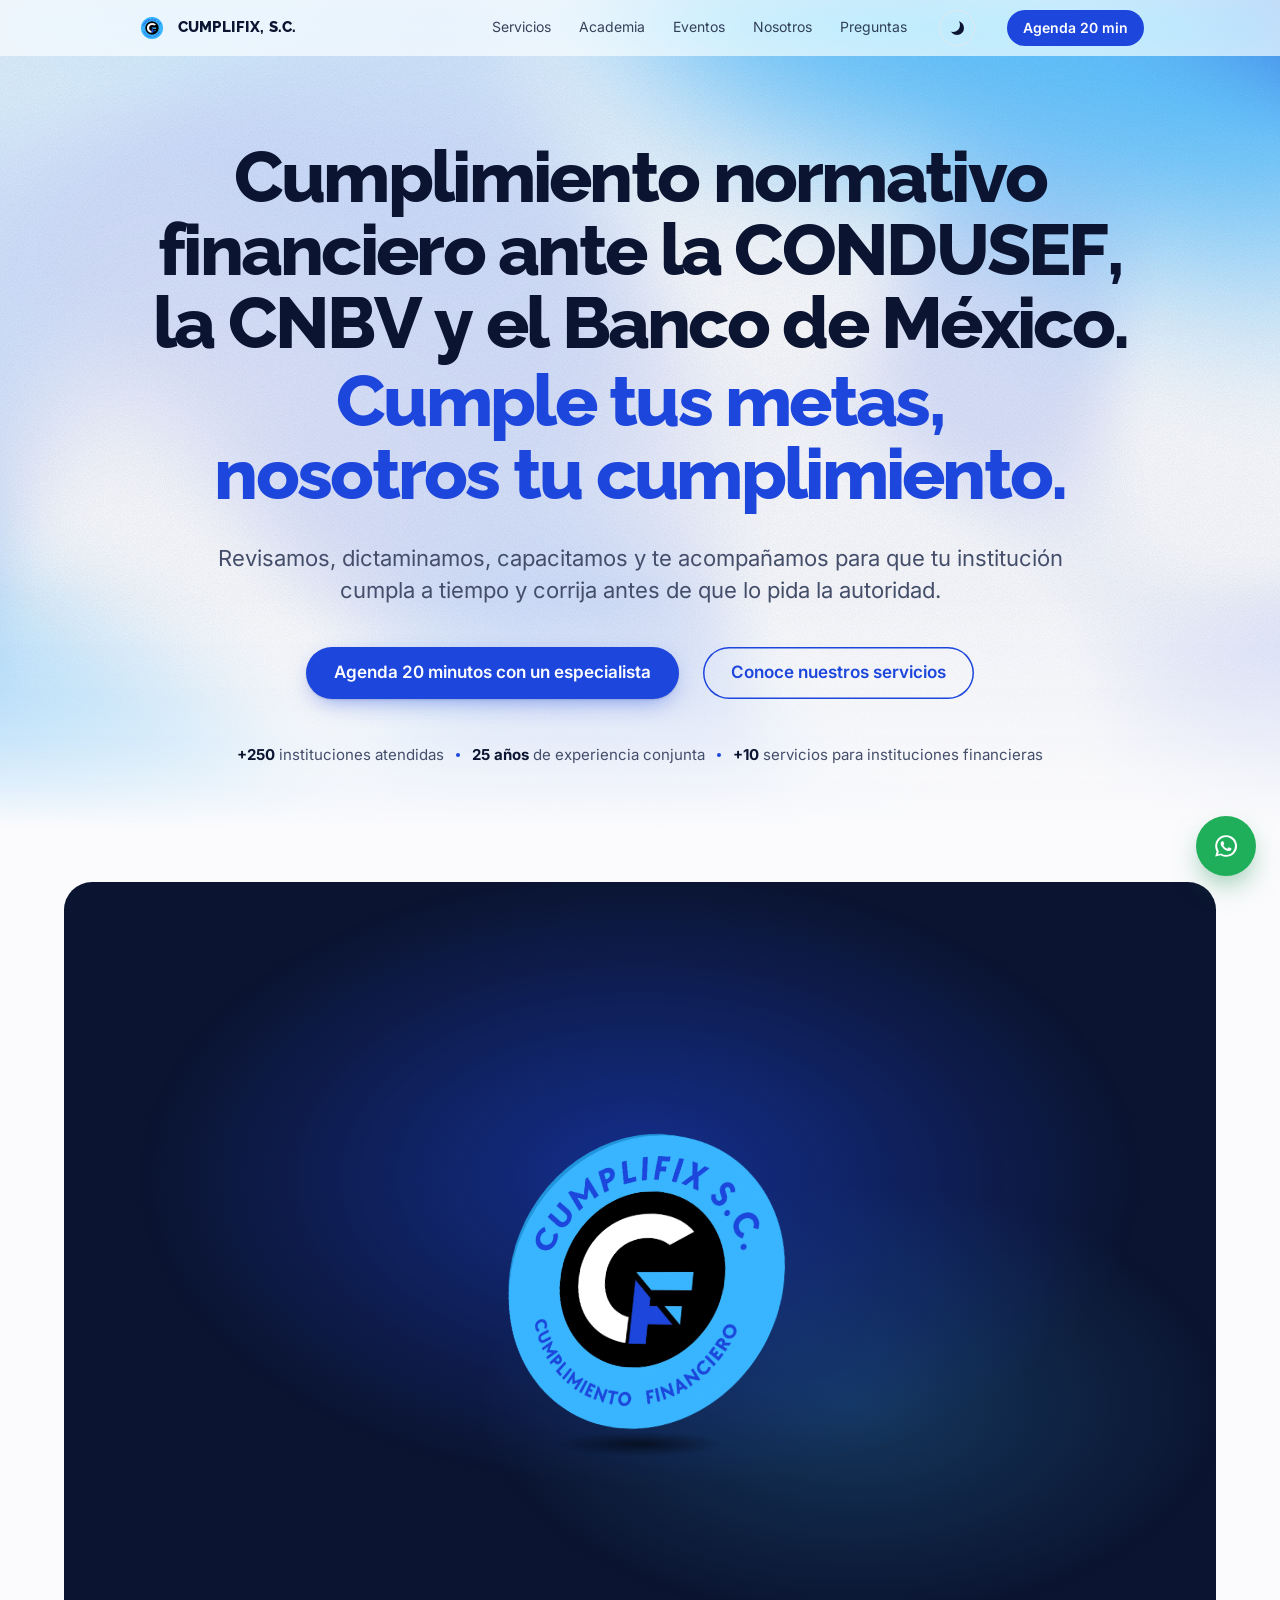
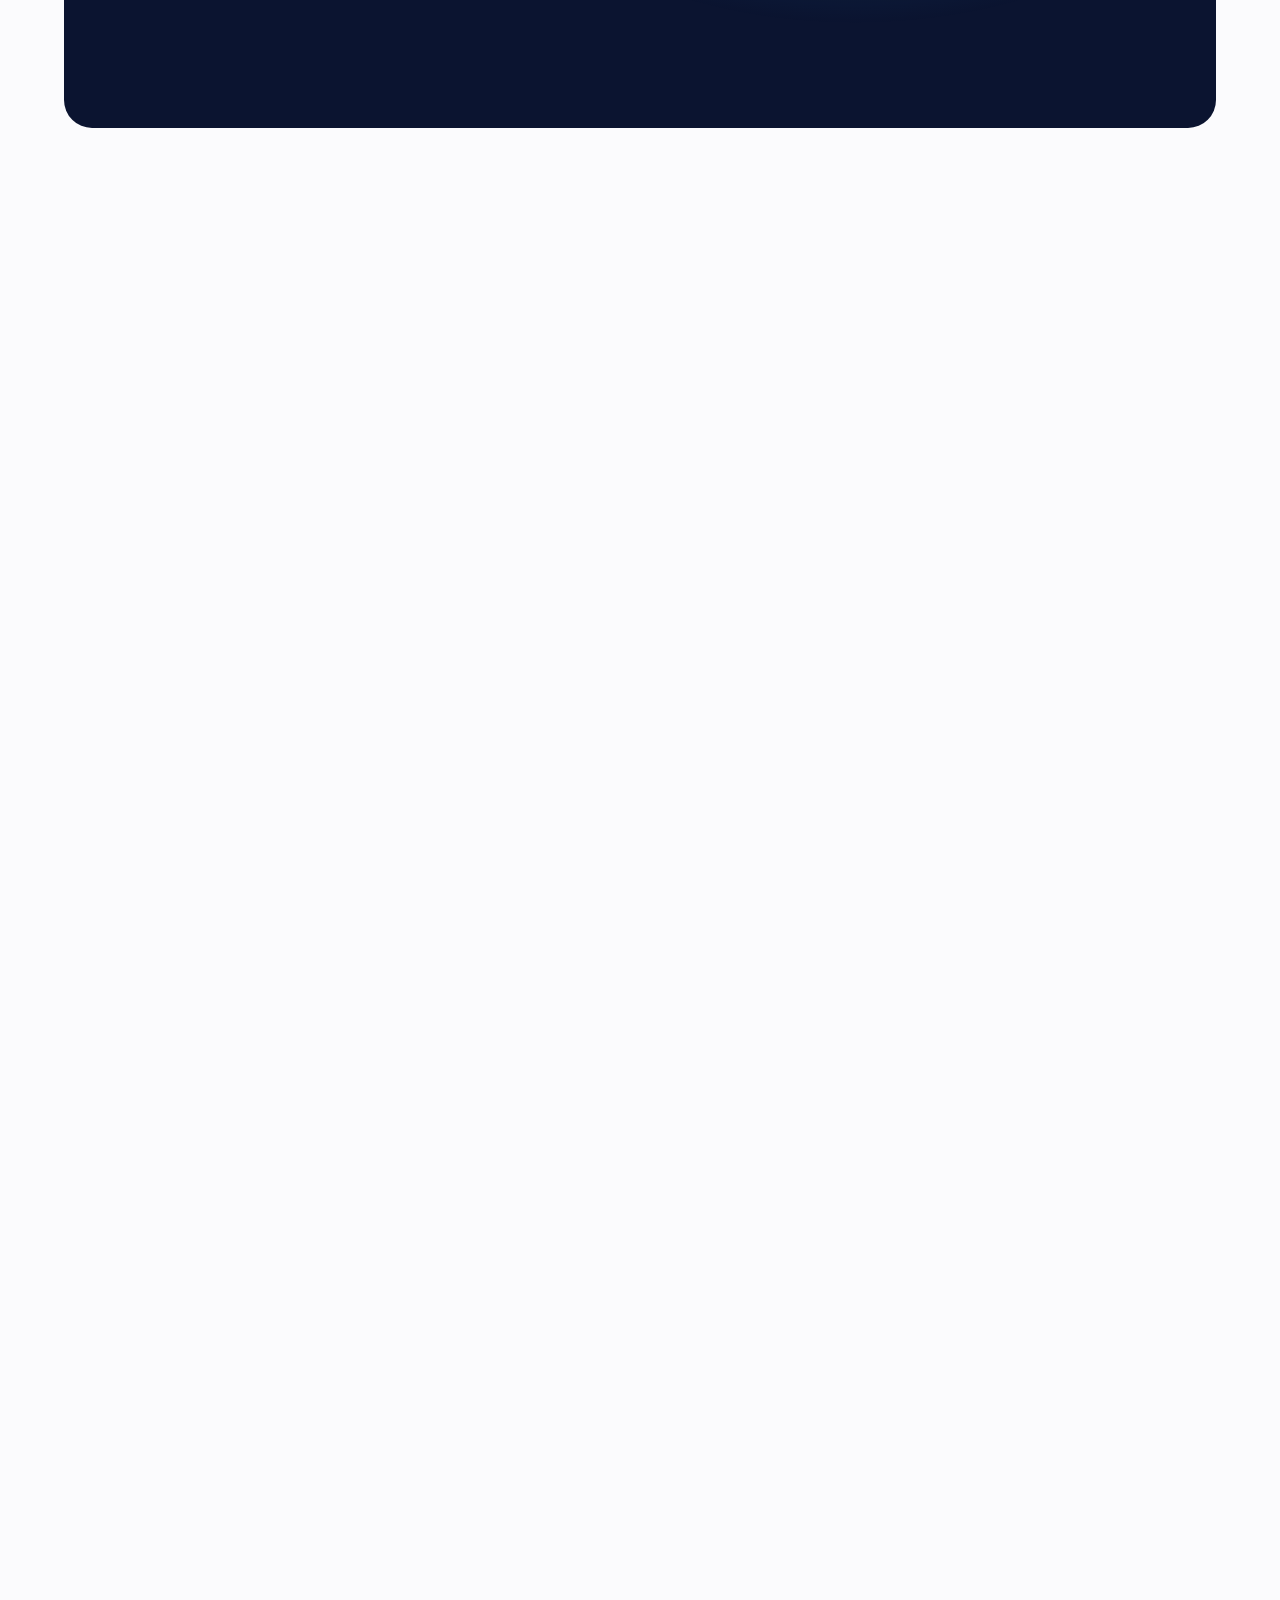
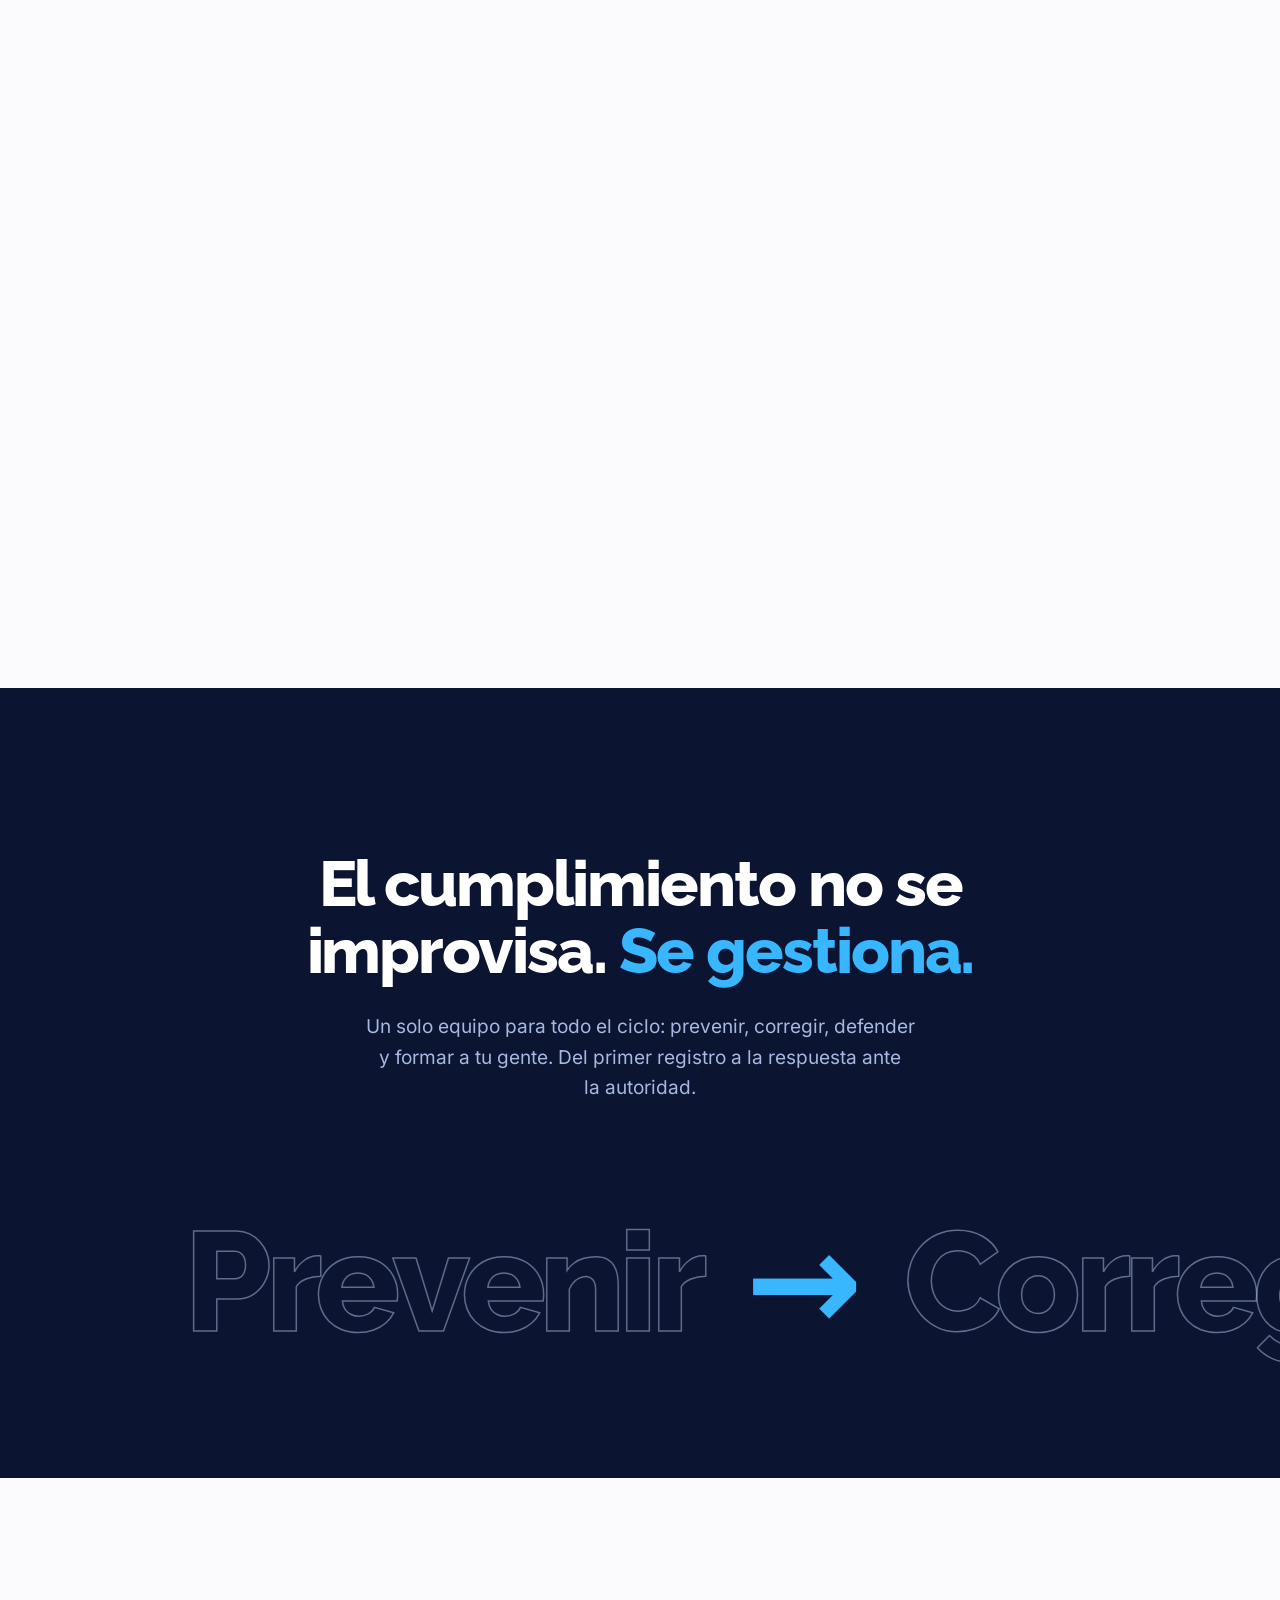
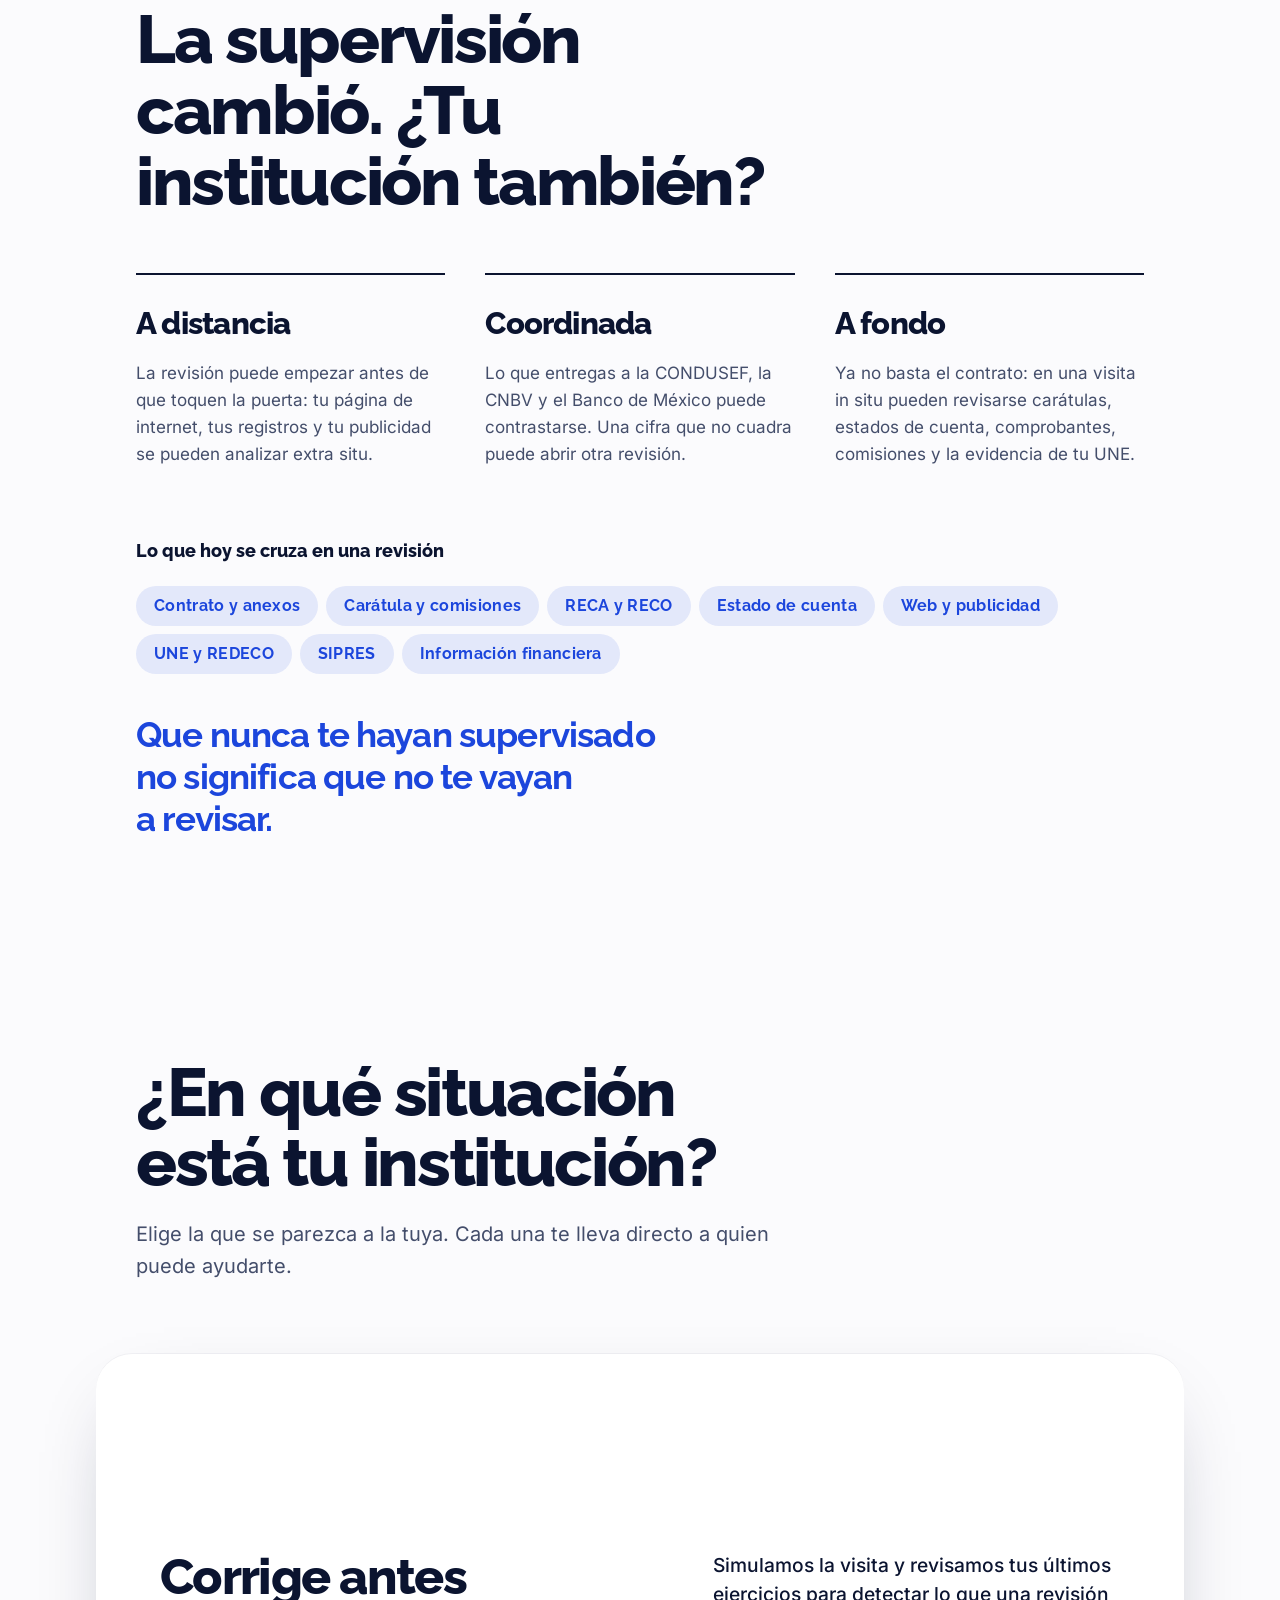
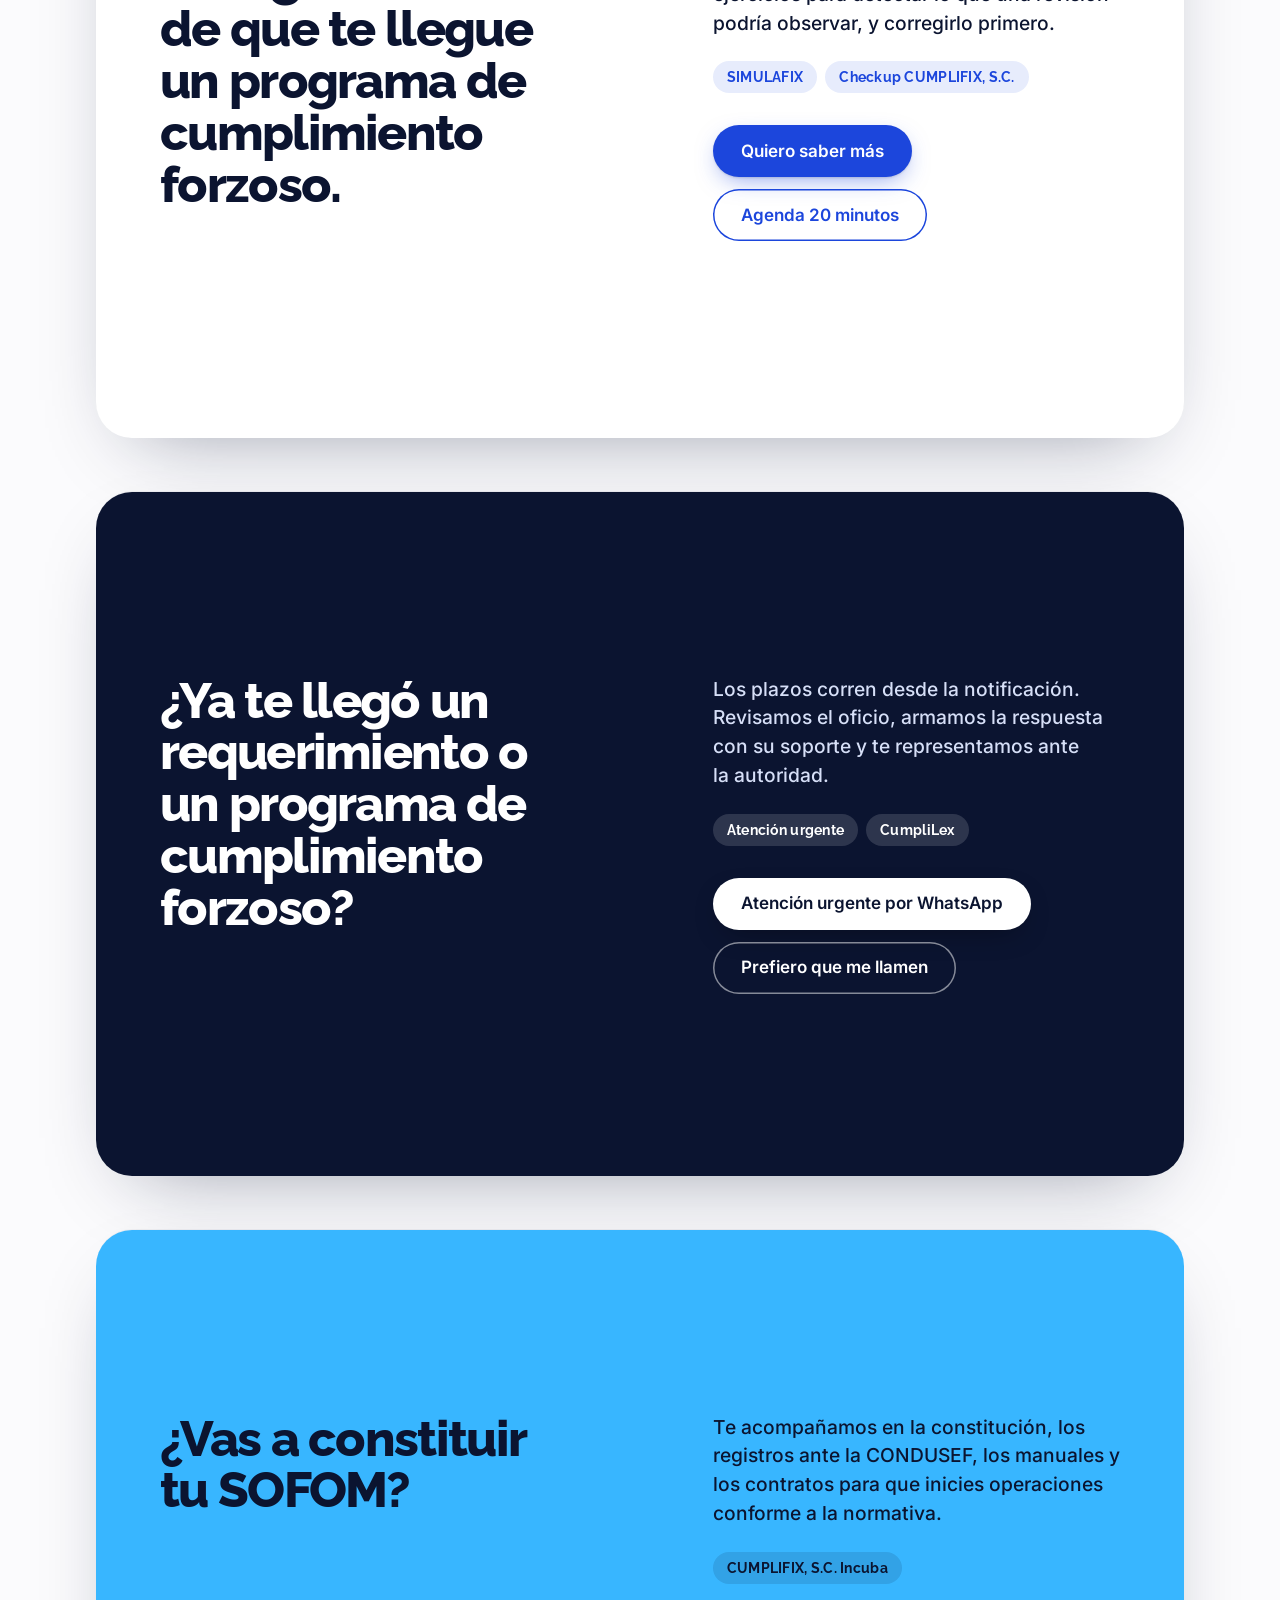
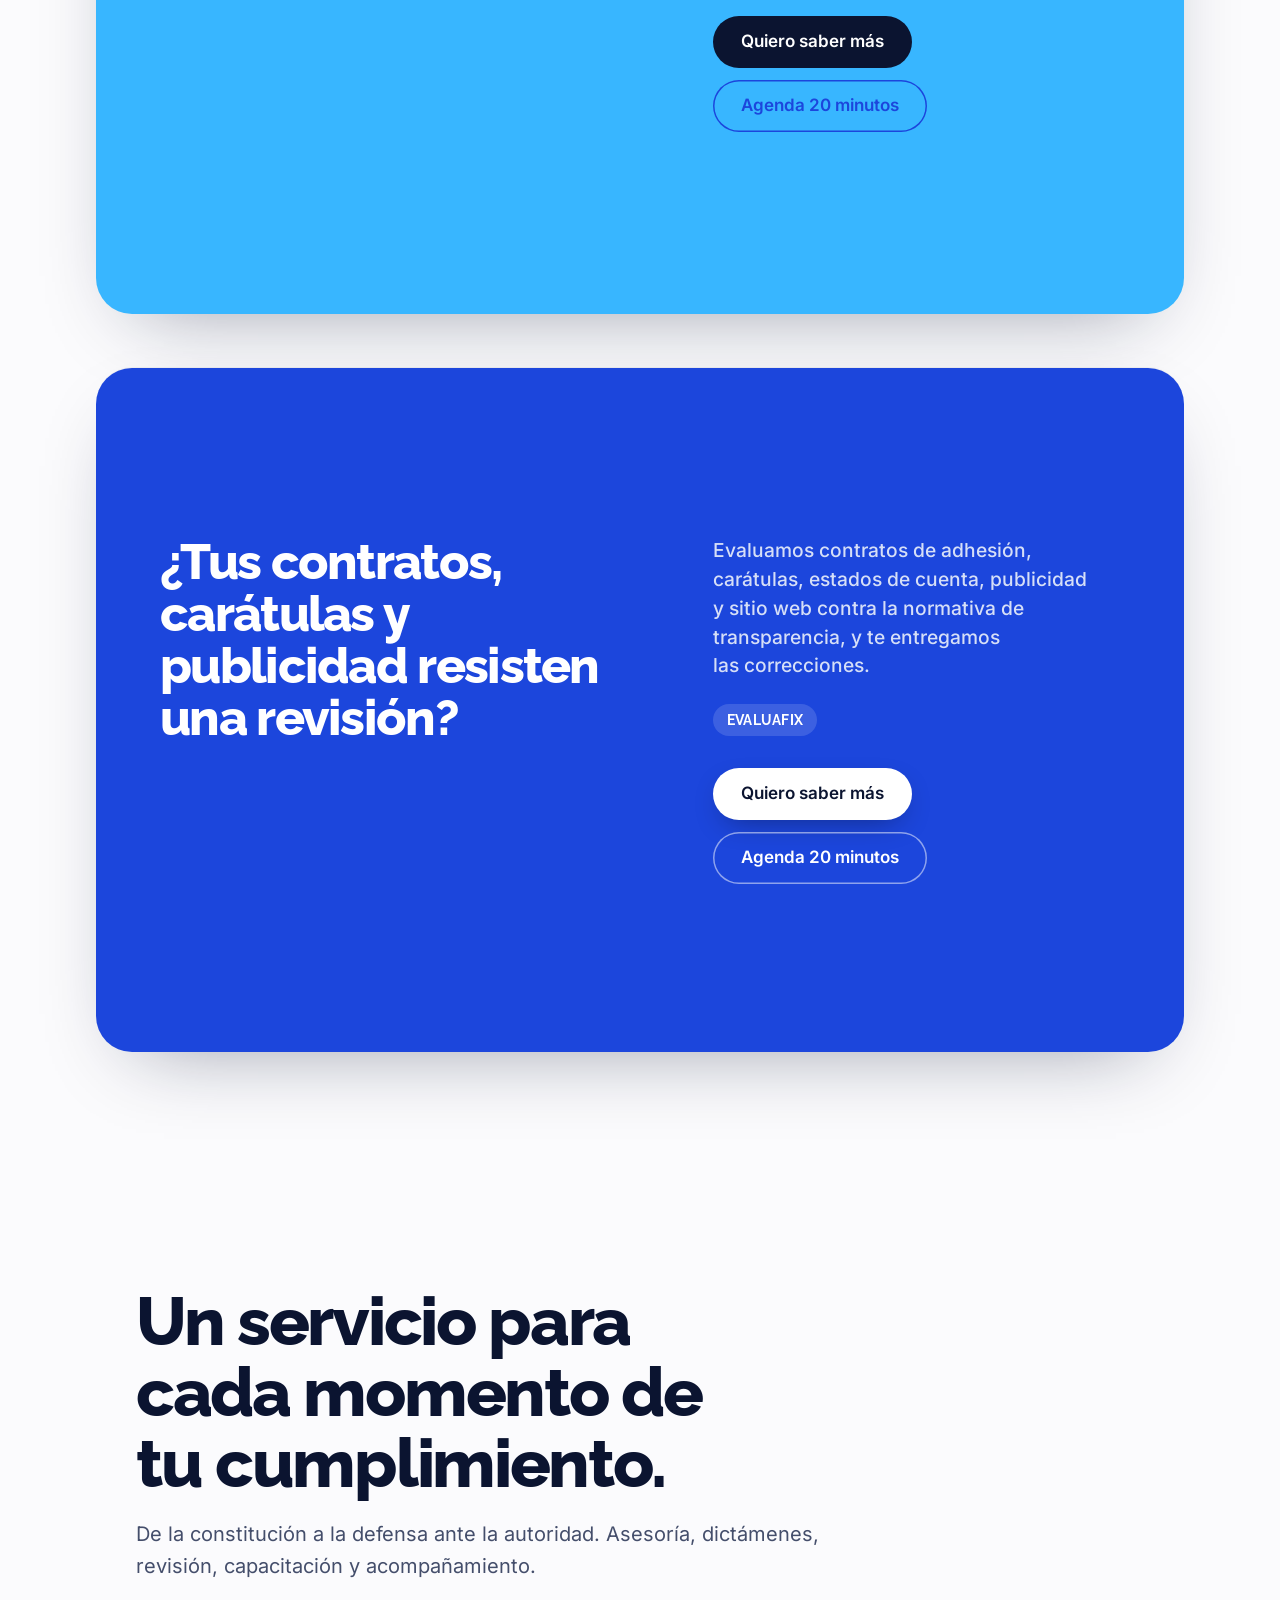
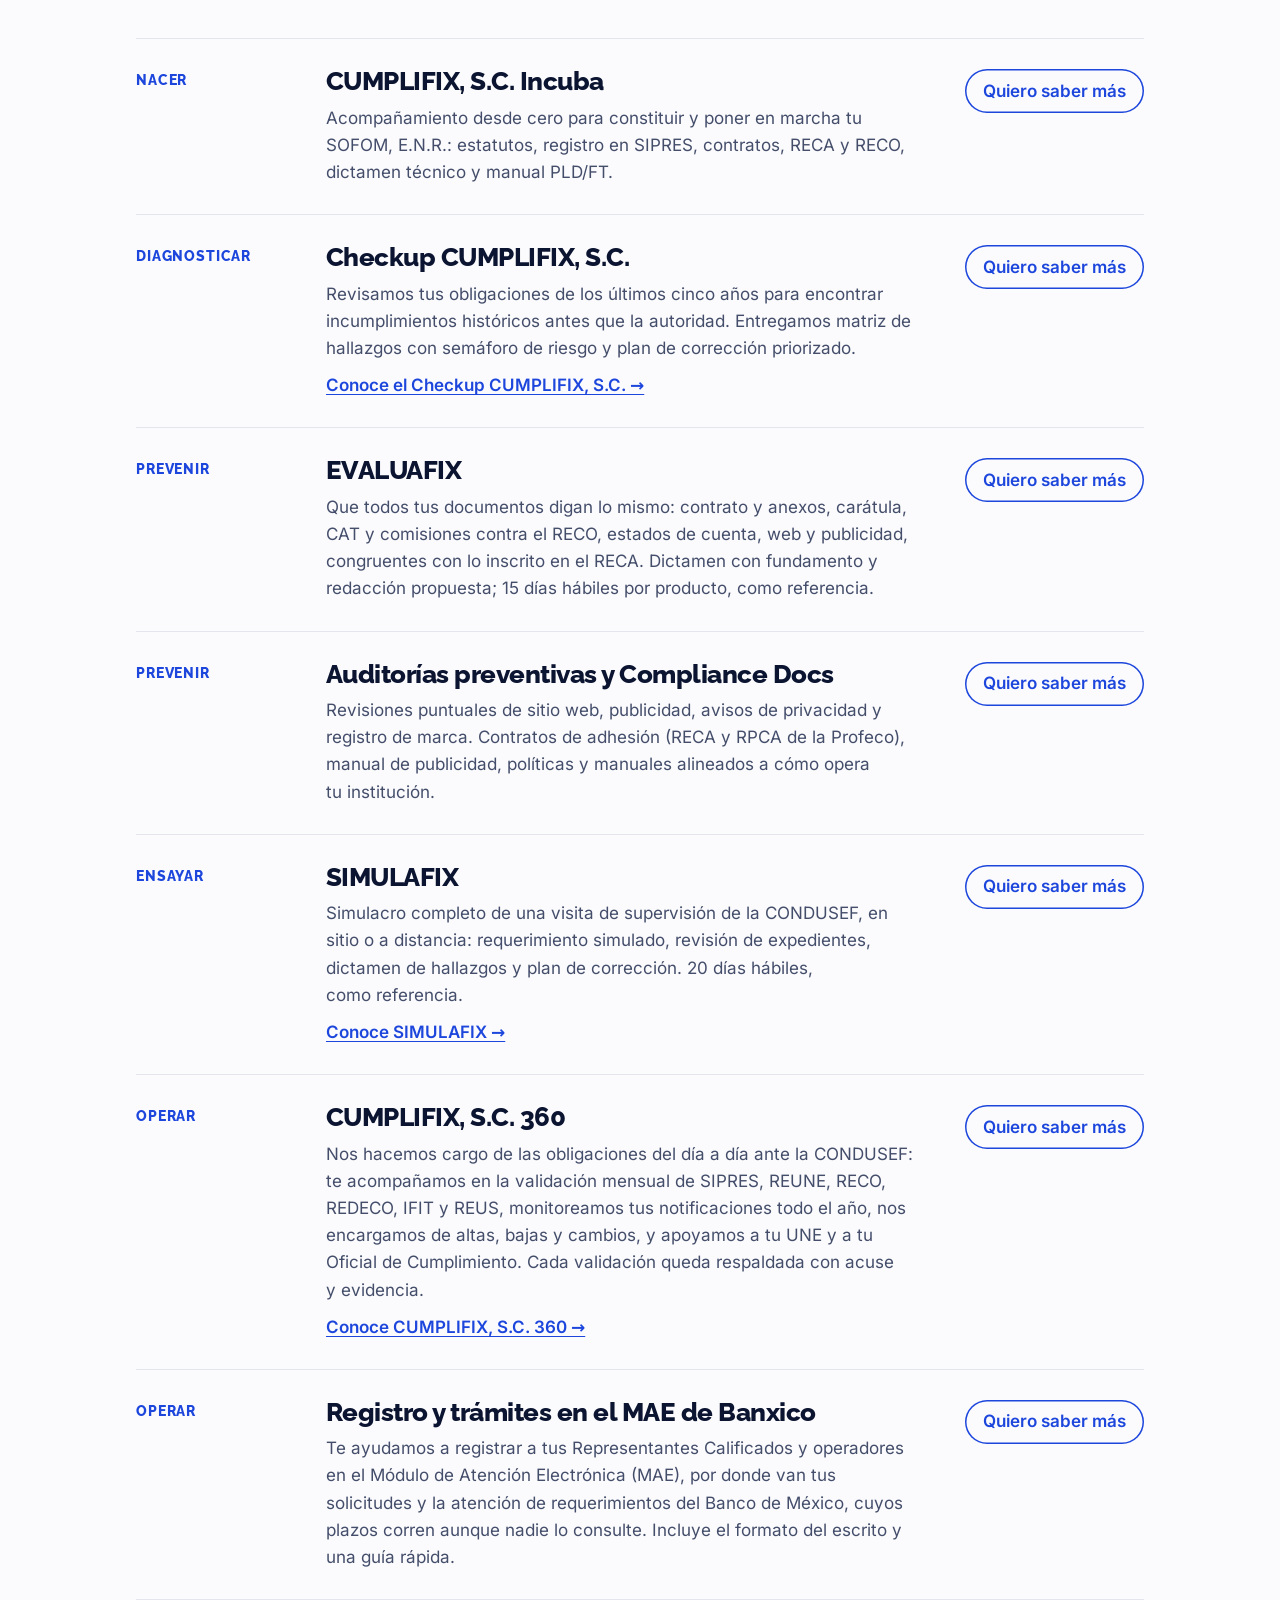
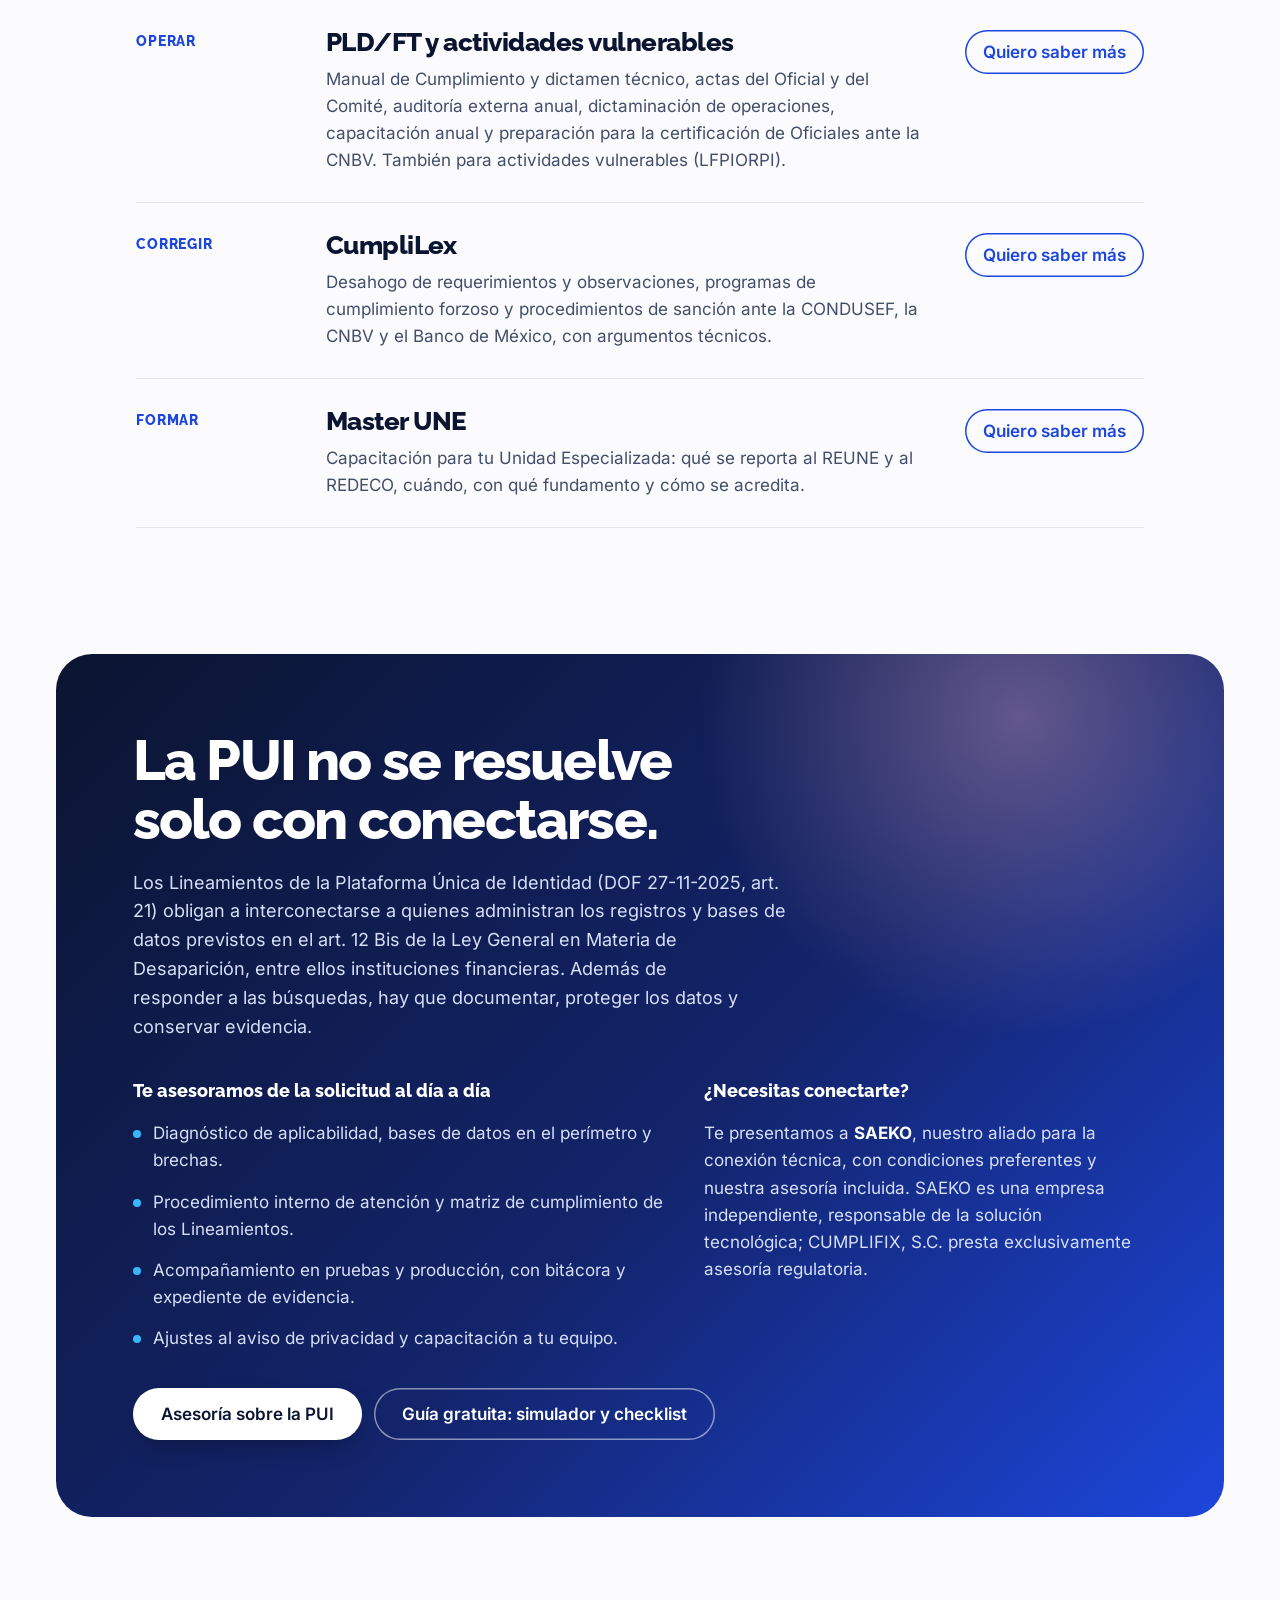
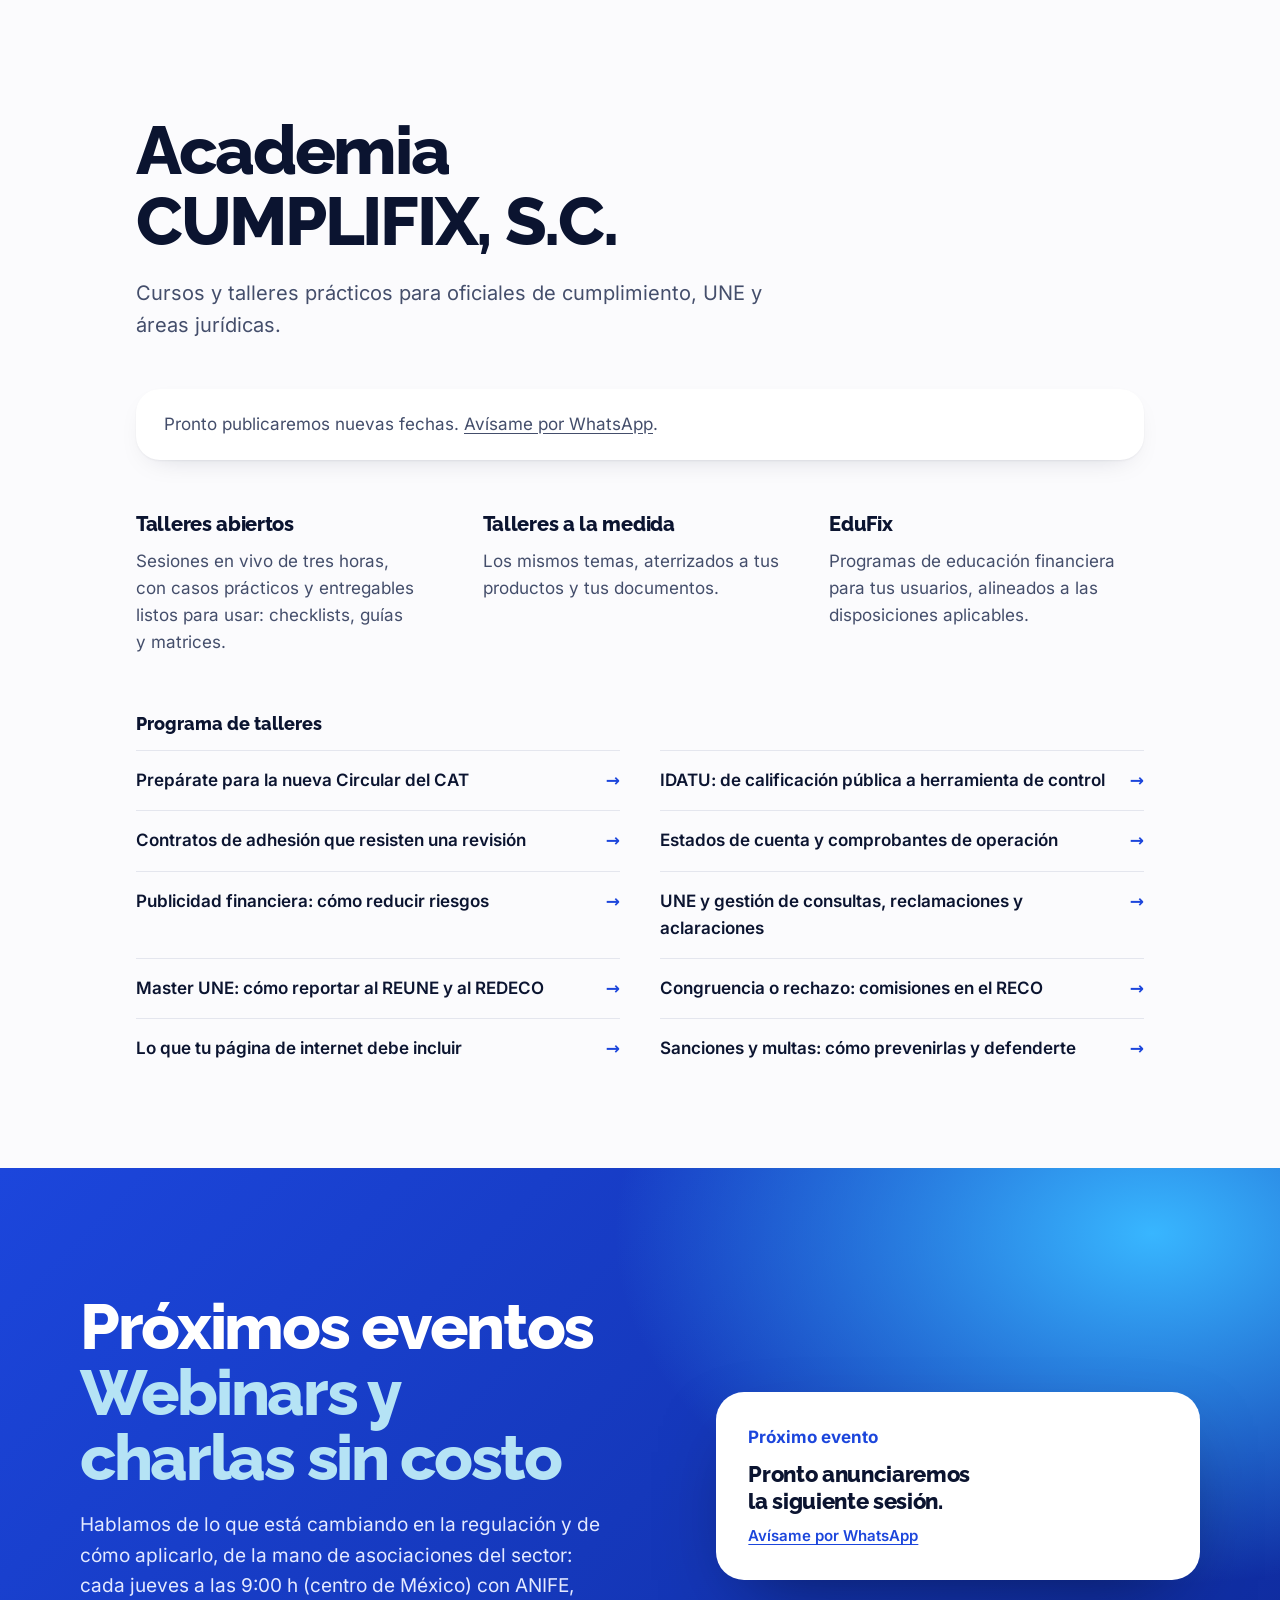
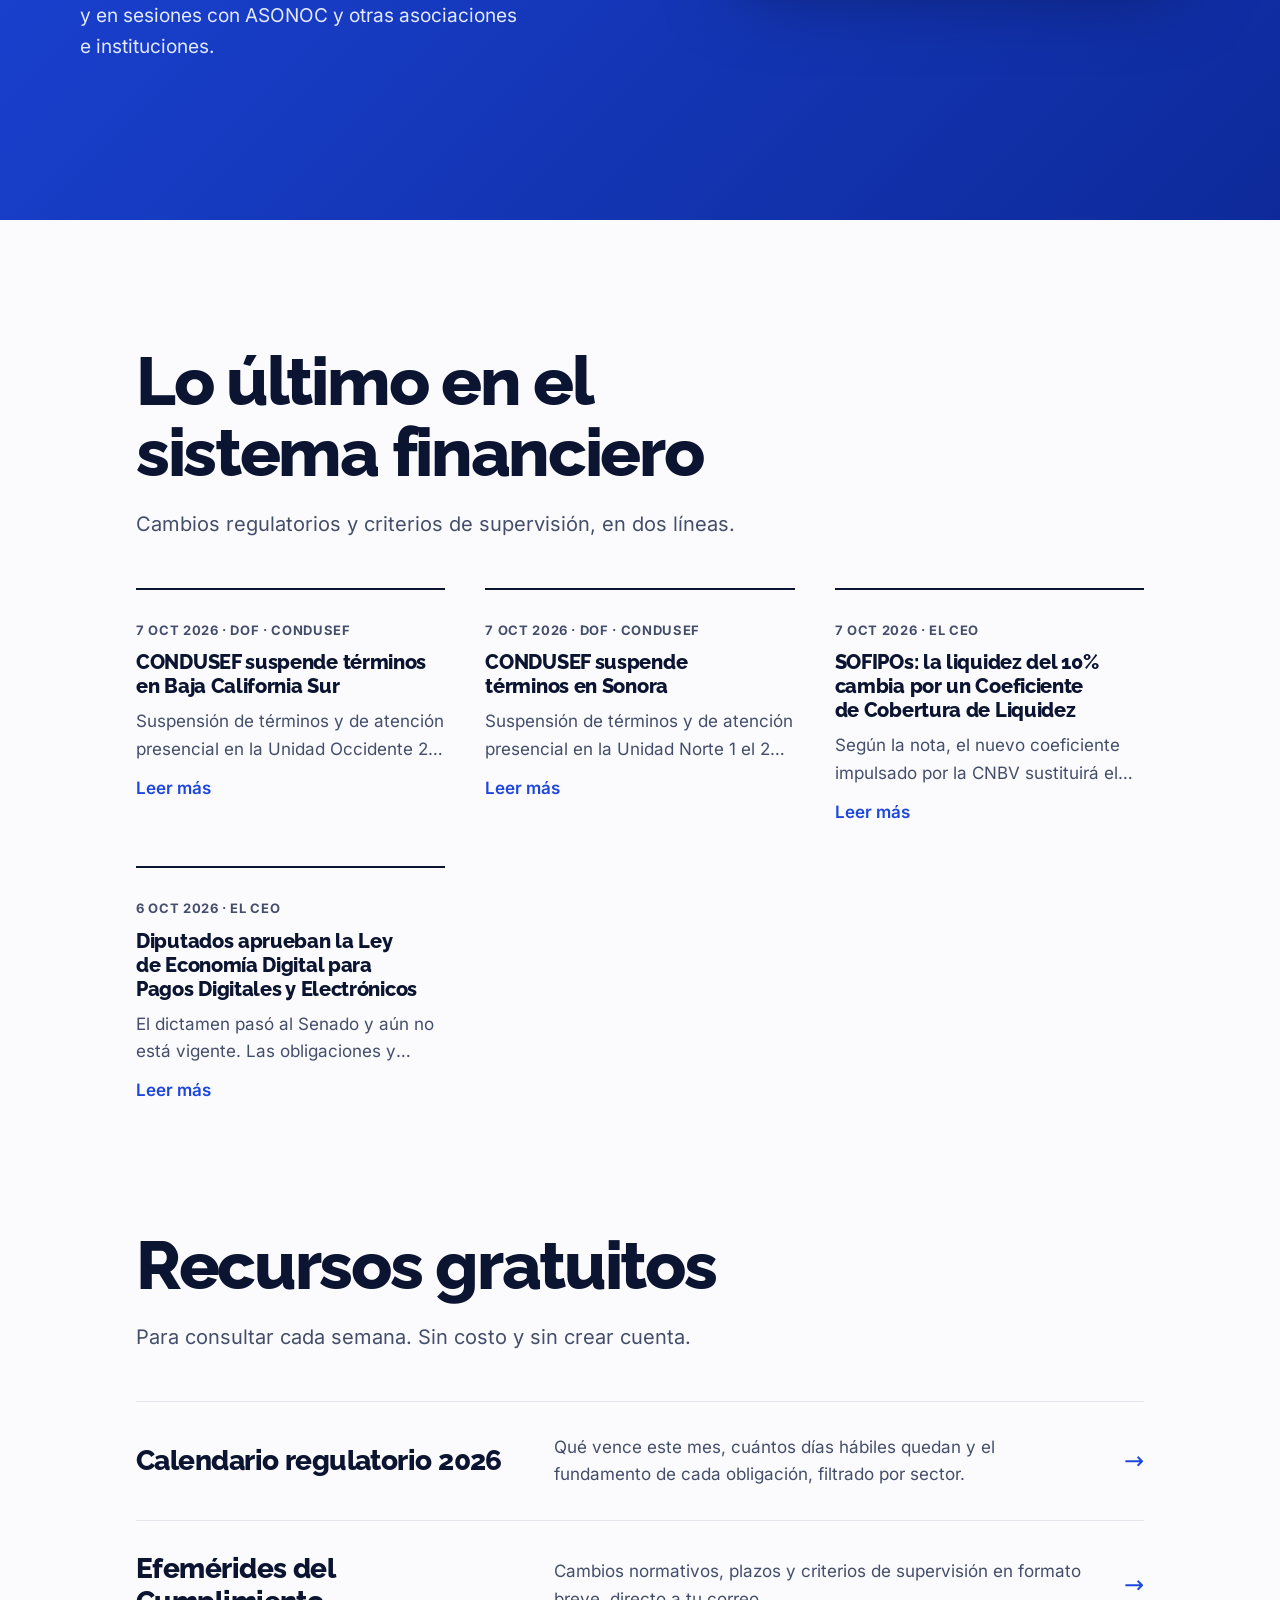
==== index.html @ 121786ee "Páginas de servicio: Checkup CUMPLIFIX, S.C. y SIMULAFIX; texto del 360 en la portada Co-Authored-By" ====
<!doctype html>
<html lang="es-MX">
<head>
  <meta charset="utf-8">
  <meta http-equiv="Content-Security-Policy" content="default-src 'none'; script-src 'self'; style-src 'self' 'unsafe-inline'; img-src 'self' data:; font-src 'self'; connect-src 'self' https://api.web3forms.com; manifest-src 'self'; base-uri 'none'; form-action 'none'; object-src 'none'; upgrade-insecure-requests">
  <meta name="referrer" content="strict-origin-when-cross-origin">
  <meta name="viewport" content="width=device-width, initial-scale=1">
  <title>CUMPLIFIX, S.C. · Consultoría en cumplimiento normativo financiero</title>
  <meta name="description" content="CUMPLIFIX, S.C.: consultoría en cumplimiento normativo financiero ante la CONDUSEF, la CNBV y el Banco de México. Revisiones, dictámenes, capacitación y acompañamiento para SOFOM, SOFIPO, SOCAP, IFPE, IFC, aseguradoras y bancos.">
  <meta property="og:site_name" content="CUMPLIFIX, S.C.">
  <meta property="og:title" content="CUMPLIFIX, S.C. · Cumple tus metas, nosotros tu cumplimiento">
  <meta property="og:description" content="Consultoría en cumplimiento normativo para instituciones financieras ante la CONDUSEF, la CNBV y el Banco de México.">
  <meta property="og:type" content="website">
  <meta property="og:url" content="https://cumplifix.com/">
  <meta property="og:image" content="https://cumplifix.com/assets/img/logo-1000.png">
  <meta property="og:image:width" content="1000">
  <meta property="og:image:height" content="1000">
  <meta property="og:image:alt" content="Logotipo de CUMPLIFIX, S.C.">
  <meta property="og:locale" content="es_MX">
  <meta name="twitter:card" content="summary">
  <meta name="theme-color" content="#FBFBFD" media="(prefers-color-scheme: light)">
  <meta name="theme-color" content="#060A18" media="(prefers-color-scheme: dark)">
  <meta name="color-scheme" content="light dark">
  <link rel="icon" type="image/png" href="assets/img/logo-128.png">
  <link rel="apple-touch-icon" href="assets/img/logo-128.png">
  <link rel="canonical" href="https://cumplifix.com/">
  <script type="application/ld+json">
{
 "@context": "https://schema.org",
 "@graph": [
  {
   "@type": "Organization",
   "@id": "https://cumplifix.com/#organizacion",
   "name": "CUMPLIFIX, S.C.",
   "legalName": "CUMPLIFIX, S.C.",
   "slogan": "Cumple tus metas, nosotros tu cumplimiento",
   "url": "https://cumplifix.com/",
   "logo": "https://cumplifix.com/assets/img/logo-1000.png",
   "email": "info@cumplifix.com",
   "telephone": "+52 55 7146 2367",
   "description": "Firma de consultoría en cumplimiento normativo para instituciones financieras ante la CONDUSEF, la CNBV y el Banco de México.",
   "areaServed": {
    "@type": "Country",
    "name": "México"
   },
   "knowsAbout": [
    "Cumplimiento normativo financiero",
    "CONDUSEF",
    "CNBV",
    "Banco de México",
    "REUNE",
    "REDECO",
    "RECA",
    "RECO",
    "SIPRES",
    "PLD/FT",
    "Supervisión de la CONDUSEF"
   ],
   "founder": {
    "@type": "Person",
    "name": "Aurelio Castro González",
    "jobTitle": "Fundador y Director General"
   },
   "sameAs": [
    "https://www.linkedin.com/in/cumplifix-cumplimiento-financiero-373a3933b/",
    "https://www.facebook.com/524631634059173"
   ]
  },
  {
   "@type": "WebSite",
   "@id": "https://cumplifix.com/#sitio",
   "url": "https://cumplifix.com/",
   "name": "CUMPLIFIX, S.C.",
   "inLanguage": "es-MX",
   "publisher": {
    "@id": "https://cumplifix.com/#organizacion"
   }
  }
 ]
}
  </script>
  <link rel="preload" href="assets/fonts/raleway-var.woff2" as="font" type="font/woff2" crossorigin>
  <link rel="preload" href="assets/fonts/inter-var.woff2" as="font" type="font/woff2" crossorigin>
  <link rel="stylesheet" href="assets/css/main.css?v=20261008f">
  <script src="assets/js/boot.js?v=20261008b"></script>
</head>
<body>
  <a class="skip" href="#contenido">Saltar al contenido</a>

  <header class="nav" data-nav>
    <div class="nav-inner">
      <a class="brand" href="#inicio" aria-label="CUMPLIFIX, S.C., inicio">
        <img src="assets/img/logo-128.png" alt="" width="32" height="32">
        <span>CUMPLIFIX, S.C.</span>
      </a>
      <button class="menu-btn" type="button" aria-expanded="false" aria-controls="nav-links" aria-label="Abrir menú" data-menu><span></span></button>
      <nav class="nav-links" id="nav-links" aria-label="Principal">
        <a href="#servicios">Servicios</a>
        <a href="#academia">Academia</a>
        <a href="#eventos">Eventos</a>
        <a href="#equipo">Nosotros</a>
        <a href="#preguntas">Preguntas</a>
      </nav>
      <button class="theme-btn" type="button" data-theme-toggle aria-label="Cambiar a modo oscuro"><span aria-hidden="true"></span></button>
      <a class="btn btn-sm" href="#contacto" data-origen="nav">Agenda 20 min</a>
    </div>
  </header>

  <main id="contenido">
    <!-- HERO -->
    <section class="hero" id="inicio" aria-labelledby="hero-title">
      <div class="hero-bg" aria-hidden="true"><canvas data-gradient></canvas><div class="hero-grain"></div></div>
      <h1 id="hero-title" class="hero-title" aria-label="Cumplimiento normativo financiero ante la CONDUSEF, la CNBV y el Banco de México. Cumple tus metas, nosotros tu cumplimiento.">
        <span class="line" aria-hidden="true"><span class="wd"><span class="ch" style="--i:1">C</span><span class="ch" style="--i:2">u</span><span class="ch" style="--i:3">m</span><span class="ch" style="--i:4">p</span><span class="ch" style="--i:5">l</span><span class="ch" style="--i:6">i</span><span class="ch" style="--i:7">m</span><span class="ch" style="--i:8">i</span><span class="ch" style="--i:9">e</span><span class="ch" style="--i:10">n</span><span class="ch" style="--i:11">t</span><span class="ch" style="--i:12">o</span></span> <span class="wd"><span class="ch" style="--i:13">n</span><span class="ch" style="--i:14">o</span><span class="ch" style="--i:15">r</span><span class="ch" style="--i:16">m</span><span class="ch" style="--i:17">a</span><span class="ch" style="--i:18">t</span><span class="ch" style="--i:19">i</span><span class="ch" style="--i:20">v</span><span class="ch" style="--i:21">o</span></span> <span class="wd"><span class="ch" style="--i:22">f</span><span class="ch" style="--i:23">i</span><span class="ch" style="--i:24">n</span><span class="ch" style="--i:25">a</span><span class="ch" style="--i:26">n</span><span class="ch" style="--i:27">c</span><span class="ch" style="--i:28">i</span><span class="ch" style="--i:29">e</span><span class="ch" style="--i:30">r</span><span class="ch" style="--i:31">o</span></span> <span class="wd"><span class="ch" style="--i:32">a</span><span class="ch" style="--i:33">n</span><span class="ch" style="--i:34">t</span><span class="ch" style="--i:35">e</span></span> <span class="wd"><span class="ch" style="--i:36">l</span><span class="ch" style="--i:37">a</span></span> <span class="wd"><span class="ch" style="--i:38">C</span><span class="ch" style="--i:39">O</span><span class="ch" style="--i:40">N</span><span class="ch" style="--i:41">D</span><span class="ch" style="--i:42">U</span><span class="ch" style="--i:43">S</span><span class="ch" style="--i:44">E</span><span class="ch" style="--i:45">F</span><span class="ch" style="--i:46">,</span></span> <span class="wd"><span class="ch" style="--i:47">l</span><span class="ch" style="--i:48">a</span></span> <span class="wd"><span class="ch" style="--i:49">C</span><span class="ch" style="--i:50">N</span><span class="ch" style="--i:51">B</span><span class="ch" style="--i:52">V</span></span> <span class="wd"><span class="ch" style="--i:53">y</span></span> <span class="wd"><span class="ch" style="--i:54">e</span><span class="ch" style="--i:55">l</span></span> <span class="wd"><span class="ch" style="--i:56">B</span><span class="ch" style="--i:57">a</span><span class="ch" style="--i:58">n</span><span class="ch" style="--i:59">c</span><span class="ch" style="--i:60">o</span></span> <span class="wd"><span class="ch" style="--i:61">d</span><span class="ch" style="--i:62">e</span></span> <span class="wd"><span class="ch" style="--i:63">M</span><span class="ch" style="--i:64">é</span><span class="ch" style="--i:65">x</span><span class="ch" style="--i:66">i</span><span class="ch" style="--i:67">c</span><span class="ch" style="--i:68">o</span><span class="ch" style="--i:69">.</span></span></span>
        <span class="line accent" aria-hidden="true"><span class="wd"><span class="ch" style="--i:72">C</span><span class="ch" style="--i:73">u</span><span class="ch" style="--i:74">m</span><span class="ch" style="--i:75">p</span><span class="ch" style="--i:76">l</span><span class="ch" style="--i:77">e</span></span> <span class="wd"><span class="ch" style="--i:78">t</span><span class="ch" style="--i:79">u</span><span class="ch" style="--i:80">s</span></span> <span class="wd"><span class="ch" style="--i:81">m</span><span class="ch" style="--i:82">e</span><span class="ch" style="--i:83">t</span><span class="ch" style="--i:84">a</span><span class="ch" style="--i:85">s</span><span class="ch" style="--i:86">,</span></span> <span class="wd"><span class="ch" style="--i:87">n</span><span class="ch" style="--i:88">o</span><span class="ch" style="--i:89">s</span><span class="ch" style="--i:90">o</span><span class="ch" style="--i:91">t</span><span class="ch" style="--i:92">r</span><span class="ch" style="--i:93">o</span><span class="ch" style="--i:94">s</span></span> <span class="wd"><span class="ch" style="--i:95">t</span><span class="ch" style="--i:96">u</span></span> <span class="wd"><span class="ch" style="--i:97">c</span><span class="ch" style="--i:98">u</span><span class="ch" style="--i:99">m</span><span class="ch" style="--i:100">p</span><span class="ch" style="--i:101">l</span><span class="ch" style="--i:102">i</span><span class="ch" style="--i:103">m</span><span class="ch" style="--i:104">i</span><span class="ch" style="--i:105">e</span><span class="ch" style="--i:106">n</span><span class="ch" style="--i:107">t</span><span class="ch" style="--i:108">o</span><span class="ch" style="--i:109">.</span></span></span>
      </h1>
      <p class="hero-sub" data-rise>Revisamos, dictaminamos, capacitamos y te acompañamos para que tu institución cumpla a tiempo y corrija antes de que lo pida la autoridad.</p>
      <div class="hero-actions" data-rise>
        <a class="btn" href="#contacto" data-origen="hero">Agenda 20 minutos con un especialista</a>
        <a class="btn btn-ghost" href="#servicios">Conoce nuestros servicios</a>
      </div>
      <ul class="hero-proof" data-rise aria-label="Por qué confiar en nosotros">
        <li><b>+250</b> instituciones atendidas</li>
        <li><b>25 años</b> de experiencia conjunta</li>
        <li><b>+10</b> servicios para instituciones financieras</li>
      </ul>
    </section>

    <!-- EL PANEL QUE SE EXPANDE -->
    <section class="stage" id="metodo" aria-label="El calendario regulatorio">
      <div class="stage-pin">
        <div class="stage-panel" data-panel>
          <div class="stage-glow" aria-hidden="true"></div>
          <div class="seal" data-seal role="img" aria-label="Sello de CUMPLIFIX, S.C., cumplimiento financiero">
            <div class="coin" data-coin>
              <img class="coin-face" decoding="async" fetchpriority="low" src="assets/img/logo-cumplifix.webp" alt="" width="1000" height="1000">
              <span class="coin-edge" style="--z:1"></span><span class="coin-edge" style="--z:2"></span><span class="coin-edge" style="--z:3"></span><span class="coin-edge" style="--z:4"></span><span class="coin-edge" style="--z:5"></span><span class="coin-edge" style="--z:6"></span><span class="coin-edge" style="--z:7"></span><span class="coin-edge" style="--z:8"></span><span class="coin-edge" style="--z:9"></span><span class="coin-edge" style="--z:10"></span><span class="coin-edge" style="--z:11"></span><span class="coin-edge" style="--z:12"></span>
              <img class="coin-face coin-back" decoding="async" fetchpriority="low" src="assets/img/logo-cumplifix.webp" alt="" width="1000" height="1000">
            </div>
          </div>
          <div class="statement-wrap">
            <p class="statement" data-statement>
              Cada mes, tu institución valida hasta siete registros ante la CONDUSEF, y tiene <em>cinco días hábiles</em> para hacerlo. Son hasta <em>160 obligaciones</em> al año. Si la ventana se cierra, lo que presentes después ya es&nbsp;extemporáneo.
            </p>
            <p class="statement-note" data-note>Fundamento: Disposición en Materia de Registros ante la CONDUSEF (DOF 14-10-2022), art. 12. El número de registros y obligaciones varía según el sector; fuente: agenda regulatoria 2026 de CUMPLIFIX, S.C.</p>
          </div>
        </div>
      </div>
    </section>

    <section class="after" aria-labelledby="after-title">
      <h2 id="after-title" class="after-title" data-rise>El cumplimiento no se improvisa. <span class="accent">Se gestiona.</span></h2>
      <p class="after-sub" data-rise>Un solo equipo para todo el ciclo: prevenir, corregir, defender y formar a tu gente. Del primer registro a la respuesta ante la autoridad.</p>
      <div class="kinetic" aria-hidden="true">
        <p class="kinetic-row" data-kinetic>Prevenir <i>→</i> Corregir <i>→</i> Defender <i>→</i> Formar <i>→</i> Iniciar operaciones <i>→</i> Prevenir <i>→</i> Corregir <i>→</i> Defender</p>
      </div>
    </section>

    <!-- POR QUÉ AHORA -->
    <section class="why" id="por-que-ahora" aria-labelledby="why-title">
      <header class="sec-head">
        <h2 id="why-title" class="sec-title" data-rise>La supervisión cambió. ¿Tu institución también?</h2>
      </header>
      <ol class="why-list">
        <li data-rise><h3>A distancia</h3><p>La revisión puede empezar antes de que toquen la puerta: tu página de internet, tus registros y tu publicidad se pueden analizar extra situ.</p></li>
        <li data-rise><h3>Coordinada</h3><p>Lo que entregas a la CONDUSEF, la CNBV y el Banco de México puede contrastarse. Una cifra que no cuadra puede abrir otra revisión.</p></li>
        <li data-rise><h3>A fondo</h3><p>Ya no basta el contrato: en una visita in situ pueden revisarse carátulas, estados de cuenta, comprobantes, comisiones y la evidencia de tu UNE.</p></li>
      </ol>
      <div class="cross" data-rise>
        <p class="cross-title">Lo que hoy se cruza en una revisión</p>
        <ul class="chips chips-lg">
          <li>Contrato y anexos</li><li>Carátula y comisiones</li><li>RECA y RECO</li><li>Estado de cuenta</li><li>Web y publicidad</li><li>UNE y REDECO</li><li>SIPRES</li><li>Información financiera</li>
        </ul>
        <p class="cross-close">Que nunca te hayan supervisado no significa que no te vayan a revisar.</p>
      </div>
    </section>

    <!-- RUTAS POR SITUACIÓN -->
    <section class="cycle" id="rutas" aria-labelledby="rutas-title">
      <header class="sec-head">
        <h2 id="rutas-title" class="sec-title" data-rise>¿En qué situación está tu institución?</h2>
        <p class="sec-sub" data-rise>Elige la que se parezca a la tuya. Cada una te lleva directo a quien puede ayudarte.</p>
      </header>
      <div class="stack" data-stack>
        <article class="scard t-white" id="ruta-prevenir" data-scard>
          <div class="scard-head">
            <h3 class="scard-name">Corrige antes de que te llegue un programa de cumplimiento forzoso.</h3>
          </div>
          <div class="scard-body">
            <p class="scard-claim">Simulamos la visita y revisamos tus últimos ejercicios para detectar lo que una revisión podría observar, y corregirlo primero.</p>
            <ul class="chips"><li>SIMULAFIX</li><li>Checkup CUMPLIFIX, S.C.</li></ul>
            <div class="scard-ctas"><a class="btn" href="https://wa.me/525571462367?text=Hola%2C%20quiero%20saber%20m%C3%A1s%20sobre%20SIMULAFIX%20y%20el%20Checkup%20CUMPLIFIX%2C%20S.C." target="_blank" rel="noopener" data-wa-fixed>Quiero saber más</a><a class="btn btn-ghost" href="#contacto" data-tema="SIMULAFIX y Checkup" data-origen="ruta">Agenda 20 minutos</a></div>
          </div>
        </article>
        <article class="scard t-ink" id="ruta-requerimiento" data-scard>
          <div class="scard-head">
            <h3 class="scard-name">¿Ya te llegó un requerimiento o un programa de cumplimiento forzoso?</h3>
          </div>
          <div class="scard-body">
            <p class="scard-claim">Los plazos corren desde la notificación. Revisamos el oficio, armamos la respuesta con su soporte y te representamos ante la autoridad.</p>
            <ul class="chips"><li>Atención urgente</li><li>CumpliLex</li></ul>
            <div class="scard-ctas"><a class="btn btn-light" href="https://wa.me/525571462367?text=Hola%2C%20recib%C3%AD%20un%20requerimiento%20o%20programa%20de%20cumplimiento%20forzoso%20y%20necesito%20atenci%C3%B3n%20urgente." target="_blank" rel="noopener" data-wa-fixed>Atención urgente por WhatsApp</a><a class="btn btn-ghost-dark" href="#contacto" data-tema="CumpliLex" data-origen="ruta">Prefiero que me llamen</a></div>
          </div>
        </article>
        <article class="scard t-sky" id="ruta-sofom" data-scard>
          <div class="scard-head">
            <h3 class="scard-name">¿Vas a constituir tu SOFOM?</h3>
          </div>
          <div class="scard-body">
            <p class="scard-claim">Te acompañamos en la constitución, los registros ante la CONDUSEF, los manuales y los contratos para que inicies operaciones conforme a la normativa.</p>
            <ul class="chips"><li>CUMPLIFIX, S.C. Incuba</li></ul>
            <div class="scard-ctas"><a class="btn btn-dark" href="https://wa.me/525571462367?text=Hola%2C%20quiero%20constituir%20una%20SOFOM%20y%20saber%20m%C3%A1s%20sobre%20CUMPLIFIX%2C%20S.C.%20Incuba." target="_blank" rel="noopener" data-wa-fixed>Quiero saber más</a><a class="btn btn-ghost" href="#contacto" data-tema="CUMPLIFIX, S.C. Incuba" data-origen="ruta">Agenda 20 minutos</a></div>
          </div>
        </article>
        <article class="scard t-royal" id="ruta-contratos" data-scard>
          <div class="scard-head">
            <h3 class="scard-name">¿Tus contratos, carátulas y publicidad resisten una revisión?</h3>
          </div>
          <div class="scard-body">
            <p class="scard-claim">Evaluamos contratos de adhesión, carátulas, estados de cuenta, publicidad y sitio web contra la normativa de transparencia, y te entregamos las correcciones.</p>
            <ul class="chips"><li>EVALUAFIX</li></ul>
            <div class="scard-ctas"><a class="btn btn-light" href="https://wa.me/525571462367?text=Hola%2C%20quiero%20saber%20m%C3%A1s%20sobre%20EVALUAFIX%20para%20revisar%20contratos%2C%20car%C3%A1tulas%20y%20publicidad." target="_blank" rel="noopener" data-wa-fixed>Quiero saber más</a><a class="btn btn-ghost-dark" href="#contacto" data-tema="EVALUAFIX" data-origen="ruta">Agenda 20 minutos</a></div>
          </div>
        </article>
      </div>
    </section>

    <!-- SERVICIOS -->
    <section class="services" id="servicios" aria-labelledby="svc-title">
      <header class="sec-head">
        <h2 id="svc-title" class="sec-title" data-rise>Un servicio para cada momento de tu cumplimiento.</h2>
        <p class="sec-sub" data-rise>De la constitución a la defensa ante la autoridad. Asesoría, dictámenes, revisión, capacitación y acompañamiento.</p>
      </header>
      <ul class="svc-rows">
        <li class="svc-row" data-rise>
          <span class="svc-verb">Nacer</span>
          <div class="svc-main"><h3>CUMPLIFIX, S.C. Incuba</h3><p>Acompañamiento desde cero para constituir y poner en marcha tu SOFOM, E.N.R.: estatutos, registro en SIPRES, contratos, RECA y RECO, dictamen técnico y manual PLD/FT.</p></div>
          <a class="svc-more" href="https://wa.me/525571462367?text=Hola%2C%20quiero%20saber%20m%C3%A1s%20sobre%20CUMPLIFIX%2C%20S.C.%20Incuba." target="_blank" rel="noopener" data-wa-fixed>Quiero saber más</a>
        </li>
        <li class="svc-row" data-rise>
          <span class="svc-verb">Diagnosticar</span>
          <div class="svc-main"><h3>Checkup CUMPLIFIX, S.C.</h3><p>Revisamos tus obligaciones de los últimos cinco años para encontrar incumplimientos históricos antes que la autoridad. Entregamos matriz de hallazgos con semáforo de riesgo y plan de corrección priorizado.</p><a class="svc-link" href="servicios/checkup/">Conoce el Checkup CUMPLIFIX, S.C. →</a></div>
          <a class="svc-more" href="https://wa.me/525571462367?text=Hola%2C%20quiero%20saber%20m%C3%A1s%20sobre%20el%20Checkup%20CUMPLIFIX%2C%20S.C." target="_blank" rel="noopener" data-wa-fixed>Quiero saber más</a>
        </li>
        <li class="svc-row" data-rise>
          <span class="svc-verb">Prevenir</span>
          <div class="svc-main"><h3>EVALUAFIX</h3><p>Que todos tus documentos digan lo mismo: contrato y anexos, carátula, CAT y comisiones contra el RECO, estados de cuenta, web y publicidad, congruentes con lo inscrito en el RECA. Dictamen con fundamento y redacción propuesta; 15 días hábiles por producto, como referencia.</p></div>
          <a class="svc-more" href="https://wa.me/525571462367?text=Hola%2C%20quiero%20saber%20m%C3%A1s%20sobre%20EVALUAFIX." target="_blank" rel="noopener" data-wa-fixed>Quiero saber más</a>
        </li>
        <li class="svc-row" data-rise>
          <span class="svc-verb">Prevenir</span>
          <div class="svc-main"><h3>Auditorías preventivas y Compliance Docs</h3><p>Revisiones puntuales de sitio web, publicidad, avisos de privacidad y registro de marca. Contratos de adhesión (RECA y RPCA de la Profeco), manual de publicidad, políticas y manuales alineados a cómo opera tu institución.</p></div>
          <a class="svc-more" href="https://wa.me/525571462367?text=Hola%2C%20quiero%20saber%20m%C3%A1s%20sobre%20Auditor%C3%ADas%20preventivas%20y%20Compliance%20Docs." target="_blank" rel="noopener" data-wa-fixed>Quiero saber más</a>
        </li>
        <li class="svc-row" data-rise>
          <span class="svc-verb">Ensayar</span>
          <div class="svc-main"><h3>SIMULAFIX</h3><p>Simulacro completo de una visita de supervisión de la CONDUSEF, en sitio o a distancia: requerimiento simulado, revisión de expedientes, dictamen de hallazgos y plan de corrección. 20 días hábiles, como referencia.</p><a class="svc-link" href="servicios/simulafix/">Conoce SIMULAFIX →</a></div>
          <a class="svc-more" href="https://wa.me/525571462367?text=Hola%2C%20quiero%20saber%20m%C3%A1s%20sobre%20SIMULAFIX." target="_blank" rel="noopener" data-wa-fixed>Quiero saber más</a>
        </li>
        <li class="svc-row" data-rise>
          <span class="svc-verb">Operar</span>
          <div class="svc-main"><h3>CUMPLIFIX, S.C. 360</h3><p>Nos hacemos cargo de las obligaciones del día a día ante la CONDUSEF: te acompañamos en la validación mensual de SIPRES, REUNE, RECO, REDECO, IFIT y REUS, monitoreamos tus notificaciones todo el año, nos encargamos de altas, bajas y cambios, y apoyamos a tu UNE y a tu Oficial de Cumplimiento. Cada validación queda respaldada con acuse y evidencia.</p><a class="svc-link" href="servicios/cumplifix-360/">Conoce CUMPLIFIX, S.C. 360 →</a></div>
          <a class="svc-more" href="https://wa.me/525571462367?text=Hola%2C%20quiero%20saber%20m%C3%A1s%20sobre%20CUMPLIFIX%2C%20S.C.%20360." target="_blank" rel="noopener" data-wa-fixed>Quiero saber más</a>
        </li>
        <li class="svc-row" data-rise>
          <span class="svc-verb">Operar</span>
          <div class="svc-main"><h3>Registro y trámites en el MAE de Banxico</h3><p>Te ayudamos a registrar a tus Representantes Calificados y operadores en el Módulo de Atención Electrónica (MAE), por donde van tus solicitudes y la atención de requerimientos del Banco de México, cuyos plazos corren aunque nadie lo consulte. Incluye el formato del escrito y una guía rápida.</p></div>
          <a class="svc-more" href="https://wa.me/525571462367?text=Hola%2C%20quiero%20saber%20m%C3%A1s%20sobre%20Registro%20y%20tr%C3%A1mites%20en%20el%20MAE%20de%20Banxico." target="_blank" rel="noopener" data-wa-fixed>Quiero saber más</a>
        </li>
        <li class="svc-row" data-rise>
          <span class="svc-verb">Operar</span>
          <div class="svc-main"><h3>PLD/FT y actividades vulnerables</h3><p>Manual de Cumplimiento y dictamen técnico, actas del Oficial y del Comité, auditoría externa anual, dictaminación de operaciones, capacitación anual y preparación para la certificación de Oficiales ante la CNBV. También para actividades vulnerables (LFPIORPI).</p></div>
          <a class="svc-more" href="https://wa.me/525571462367?text=Hola%2C%20quiero%20saber%20m%C3%A1s%20sobre%20PLD/FT%20y%20actividades%20vulnerables." target="_blank" rel="noopener" data-wa-fixed>Quiero saber más</a>
        </li>
        <li class="svc-row" data-rise>
          <span class="svc-verb">Corregir</span>
          <div class="svc-main"><h3>CumpliLex</h3><p>Desahogo de requerimientos y observaciones, programas de cumplimiento forzoso y procedimientos de sanción ante la CONDUSEF, la CNBV y el Banco de México, con argumentos técnicos.</p></div>
          <a class="svc-more" href="https://wa.me/525571462367?text=Hola%2C%20quiero%20saber%20m%C3%A1s%20sobre%20CumpliLex." target="_blank" rel="noopener" data-wa-fixed>Quiero saber más</a>
        </li>
        <li class="svc-row" data-rise>
          <span class="svc-verb">Formar</span>
          <div class="svc-main"><h3>Master UNE</h3><p>Capacitación para tu Unidad Especializada: qué se reporta al REUNE y al REDECO, cuándo, con qué fundamento y cómo se acredita.</p></div>
          <a class="svc-more" href="https://wa.me/525571462367?text=Hola%2C%20quiero%20saber%20m%C3%A1s%20sobre%20Master%20UNE." target="_blank" rel="noopener" data-wa-fixed>Quiero saber más</a>
        </li>
      </ul>
    </section>

    <!-- PUI -->
    <section class="pui" id="pui" aria-labelledby="pui-title">
      <div class="pui-card">
        <div class="pui-copy">
          <h2 id="pui-title" class="pui-title">La PUI no se resuelve solo con conectarse.</h2>
          <p class="pui-sub">Los Lineamientos de la Plataforma Única de Identidad (DOF 27-11-2025, art. 21) obligan a interconectarse a quienes administran los registros y bases de datos previstos en el art. 12 Bis de la Ley General en Materia de Desaparición, entre ellos instituciones financieras. Además de responder a las búsquedas, hay que documentar, proteger los datos y conservar evidencia.</p>
          <div class="pui-cols">
            <div>
              <h3 class="pui-h">Te asesoramos de la solicitud al día a día</h3>
              <ul class="pui-list">
                <li>Diagnóstico de aplicabilidad, bases de datos en el perímetro y brechas.</li>
                <li>Procedimiento interno de atención y matriz de cumplimiento de los Lineamientos.</li>
                <li>Acompañamiento en pruebas y producción, con bitácora y expediente de evidencia.</li>
                <li>Ajustes al aviso de privacidad y capacitación a tu equipo.</li>
              </ul>
            </div>
            <div>
              <h3 class="pui-h">¿Necesitas conectarte?</h3>
              <p class="pui-note">Te presentamos a <b>SAEKO</b>, nuestro aliado para la conexión técnica, con condiciones preferentes y nuestra asesoría incluida. SAEKO es una empresa independiente, responsable de la solución tecnológica; CUMPLIFIX, S.C. presta exclusivamente asesoría regulatoria.</p>
            </div>
          </div>
          <div class="pui-ctas">
            <a class="btn btn-light" href="https://wa.me/525571462367?text=Hola%2C%20quiero%20asesor%C3%ADa%20sobre%20las%20obligaciones%20de%20la%20Plataforma%20%C3%9Anica%20de%20Identidad%20%28PUI%29." target="_blank" rel="noopener" data-wa-fixed>Asesoría sobre la PUI</a>
            <a class="btn btn-ghost-dark" href="https://pui.cumplifix.com/?utm_source=cumplifix.com&amp;utm_medium=web&amp;utm_campaign=pui" rel="noopener">Guía gratuita: simulador y checklist</a>
          </div>
        </div>
      </div>
    </section>

    <!-- ACADEMIA -->
    <section class="academy" id="academia" aria-labelledby="aca-title">
      <header class="sec-head">
        <h2 id="aca-title" class="sec-title" data-rise>Academia CUMPLIFIX, S.C.</h2>
        <p class="sec-sub" data-rise>Cursos y talleres prácticos para oficiales de cumplimiento, UNE y áreas jurídicas.</p>
      </header>
      <ol class="courses" data-courses aria-live="polite">
        <li class="course course-empty">Cargando próximos cursos…</li>
      </ol>
      <div class="formats" data-rise>
        <div><h3>Talleres abiertos</h3><p>Sesiones en vivo de tres horas, con casos prácticos y entregables listos para usar: checklists, guías y matrices.</p></div>
        <div><h3>Talleres a la medida</h3><p>Los mismos temas, aterrizados a tus productos y tus documentos.</p></div>
        <div><h3>EduFix</h3><p>Programas de educación financiera para tus usuarios, alineados a las disposiciones aplicables.</p></div>
      </div>
      <div class="program" data-rise>
        <h3 class="program-title">Programa de talleres</h3>
        <ul class="program-list">
          <li><a href="https://wa.me/525571462367?text=Hola%2C%20me%20interesa%20el%20taller%3A%20Prep%C3%A1rate%20para%20la%20nueva%20Circular%20del%20CAT." target="_blank" rel="noopener" data-wa-fixed>Prepárate para la nueva Circular del CAT</a></li>
          <li><a href="https://wa.me/525571462367?text=Hola%2C%20me%20interesa%20el%20taller%3A%20IDATU%3A%20de%20calificaci%C3%B3n%20p%C3%BAblica%20a%20herramienta%20de%20control." target="_blank" rel="noopener" data-wa-fixed>IDATU: de calificación pública a herramienta de control</a></li>
          <li><a href="https://wa.me/525571462367?text=Hola%2C%20me%20interesa%20el%20taller%3A%20Contratos%20de%20adhesi%C3%B3n%20que%20resisten%20una%20revisi%C3%B3n." target="_blank" rel="noopener" data-wa-fixed>Contratos de adhesión que resisten una revisión</a></li>
          <li><a href="https://wa.me/525571462367?text=Hola%2C%20me%20interesa%20el%20taller%3A%20Estados%20de%20cuenta%20y%20comprobantes%20de%20operaci%C3%B3n." target="_blank" rel="noopener" data-wa-fixed>Estados de cuenta y comprobantes de operación</a></li>
          <li><a href="https://wa.me/525571462367?text=Hola%2C%20me%20interesa%20el%20taller%3A%20Publicidad%20financiera%3A%20c%C3%B3mo%20reducir%20riesgos." target="_blank" rel="noopener" data-wa-fixed>Publicidad financiera: cómo reducir riesgos</a></li>
          <li><a href="https://wa.me/525571462367?text=Hola%2C%20me%20interesa%20el%20taller%3A%20UNE%20y%20gesti%C3%B3n%20de%20consultas%2C%20reclamaciones%20y%20aclaraciones." target="_blank" rel="noopener" data-wa-fixed>UNE y gestión de consultas, reclamaciones y aclaraciones</a></li>
          <li><a href="https://wa.me/525571462367?text=Hola%2C%20me%20interesa%20el%20taller%3A%20Master%20UNE%3A%20c%C3%B3mo%20reportar%20al%20REUNE%20y%20al%20REDECO." target="_blank" rel="noopener" data-wa-fixed>Master UNE: cómo reportar al REUNE y al REDECO</a></li>
          <li><a href="https://wa.me/525571462367?text=Hola%2C%20me%20interesa%20el%20taller%3A%20Congruencia%20o%20rechazo%3A%20comisiones%20en%20el%20RECO." target="_blank" rel="noopener" data-wa-fixed>Congruencia o rechazo: comisiones en el RECO</a></li>
          <li><a href="https://wa.me/525571462367?text=Hola%2C%20me%20interesa%20el%20taller%3A%20Lo%20que%20tu%20p%C3%A1gina%20de%20internet%20debe%20incluir." target="_blank" rel="noopener" data-wa-fixed>Lo que tu página de internet debe incluir</a></li>
          <li><a href="https://wa.me/525571462367?text=Hola%2C%20me%20interesa%20el%20taller%3A%20Sanciones%20y%20multas%3A%20c%C3%B3mo%20prevenirlas%20y%20defenderte." target="_blank" rel="noopener" data-wa-fixed>Sanciones y multas: cómo prevenirlas y defenderte</a></li>
        </ul>
      </div>
    </section>

    <!-- PRÓXIMOS EVENTOS -->
    <section class="jueves" id="eventos" aria-labelledby="jueves-title">
      <div class="jueves-grid">
        <div>
          <h2 id="jueves-title" class="jueves-title">Próximos eventos <span>Webinars y charlas sin costo</span></h2>
          <p class="jueves-sub">Hablamos de lo que está cambiando en la regulación y de cómo aplicarlo, de la mano de asociaciones del sector: cada jueves a las 9:00 h (centro de México) con ANIFE, y en sesiones con ASONOC y otras asociaciones e instituciones.</p>
          <a class="btn btn-light" href="#" data-jueves-link target="_blank" rel="noopener" hidden>Regístrate al próximo evento</a>
        </div>
        <div class="events-col">
          <article class="jueves-next" data-jueves aria-live="polite">
            <p class="jn-when">Próximo evento</p>
            <h3 class="jn-topic">Cargando…</h3>
          </article>
          <ul class="events-more" data-events-more></ul>
        </div>
      </div>
    </section>

    <!-- NOTICIAS -->
    <section class="news" id="noticias" aria-labelledby="news-title">
      <header class="sec-head">
        <h2 id="news-title" class="sec-title" data-rise>Lo último en el sistema financiero</h2>
        <p class="sec-sub" data-rise>Cambios regulatorios y criterios de supervisión, en dos líneas.</p>
      </header>
      <ul class="news-list" data-news aria-live="polite"></ul>
    </section>

    <!-- RECURSOS GRATUITOS -->
    <section class="tools" id="herramientas" aria-labelledby="tools-title">
      <header class="sec-head">
        <h2 id="tools-title" class="sec-title" data-rise>Recursos gratuitos</h2>
        <p class="sec-sub" data-rise>Para consultar cada semana. Sin costo y sin crear cuenta.</p>
      </header>
      <ul class="tools-list">
        <li data-rise>
          <a href="https://agenda.cumplifix.com/?utm_source=cumplifix.com&amp;utm_medium=web&amp;utm_campaign=recursos" rel="noopener">
            <span class="tool-k">Calendario regulatorio 2026</span>
            <span class="tool-d">Qué vence este mes, cuántos días hábiles quedan y el fundamento de cada obligación, filtrado por sector.</span>
            <span class="tool-go" aria-hidden="true">→</span>
          </a>
        </li>
        <li data-rise>
          <a href="https://agenda.cumplifix.com/?utm_source=cumplifix.com&amp;utm_medium=web&amp;utm_campaign=efemerides#descarga" rel="noopener">
            <span class="tool-k">Efemérides del Cumplimiento</span>
            <span class="tool-d">Cambios normativos, plazos y criterios de supervisión en formato breve, directo a tu correo.</span>
            <span class="tool-go" aria-hidden="true">→</span>
          </a>
        </li>
      </ul>
      <div class="social" data-rise>
        <p class="social-title">Síguenos y únete a la Red CUMPLIFIX, S.C.</p>
        <ul class="social-links">
          <li><a href="https://www.linkedin.com/in/cumplifix-cumplimiento-financiero-373a3933b/" rel="noopener">LinkedIn</a></li>
          <li><a href="https://www.facebook.com/524631634059173" rel="noopener">Facebook</a></li>
          <li><a href="https://docs.google.com/forms/d/e/1FAIpQLScCgcjU_SuPwckUzqtYeDw71TXQvBY4b-7y8-2gVvBJ-ZXTwQ/viewform" rel="noopener">Únete a la Red CUMPLIFIX, S.C.</a></li>
        </ul>
      </div>
    </section>

    <!-- QUIÉNES SOMOS -->
    <section class="about" id="equipo" aria-labelledby="about-title">
      <header class="sec-head">
        <h2 id="about-title" class="sec-title" data-rise>Experiencia que se nota en cada expediente.</h2>
        <p class="sec-sub" data-rise>CUMPLIFIX, S.C. es una firma mexicana de consultoría en cumplimiento normativo y regulación financiera. Cada recomendación lleva su fundamento y cada entrega queda documentada para resistir una revisión.</p>
      </header>

      <div class="facts">
        <p class="fact" data-rise><span class="fact-n">+<span data-count="250">250</span></span><span class="fact-l">instituciones financieras atendidas</span></p>
        <p class="fact" data-rise><span class="fact-n"><span data-count="25">25</span></span><span class="fact-l">años de experiencia conjunta</span></p>
      </div>

      <figure class="founder" data-rise>
        <div class="founder-photo">
          <img src="assets/img/equipo/aurelio-castro-retrato.jpg" alt="Aurelio Castro González, Fundador y Director General de CUMPLIFIX, S.C." width="750" height="1000" loading="lazy" decoding="async">
        </div>
        <div class="founder-copy">
          <blockquote class="founder-quote">
            <p>“Cumplir no es llenar formatos. Es poder demostrar, con evidencia y a tiempo, que tu institución hizo lo correcto.”</p>
          </blockquote>
          <figcaption>
            <b>Ing. Aurelio Castro González</b>
            <span>Fundador y Director General de CUMPLIFIX, S.C.</span>
            <span class="founder-bio">Fue Director General de Tecnologías de la Información en la CONDUSEF.</span>
          </figcaption>
          <p class="founder-team">Detrás de cada entrega trabaja un equipo de especialistas en cumplimiento, derecho, finanzas y operación, que acompaña a cada institución en todo el ciclo del cumplimiento.</p>
        </div>
      </figure>

      <div class="allies" data-rise>
        <h3 class="allies-title">Alianzas estratégicas</h3>
        <ul class="allies-list">
          <li><b>ASOFOM</b><span>Asociación de Sociedades Financieras de Objeto Múltiple</span></li>
          <li><b>ANIFE</b><span>Asociación Nacional de Instituciones Financieras Especializadas</span></li>
          <li><b>PROMEFIN México</b><span>Promoviendo la Educación Financiera en México, A.C.</span></li>
          <li><b>AFICO</b><span>Asociación de Plataformas de Fondeo Colectivo</span></li>
          <li><b>UNIFIMEX</b><span>Unión de Instituciones Financieras Mexicanas, A.C.</span></li>
          <li><b>ASONOC</b><span>Asociación Nacional de Oficiales y Encargados de Cumplimiento Certificados, A.C.</span></li>
        </ul>
      </div>
    </section>

    <!-- CÓMO TRABAJAMOS -->
    <section class="how" id="como-trabajamos" aria-labelledby="how-title">
      <header class="sec-head">
        <h2 id="how-title" class="sec-title" data-rise>Claro desde el primer día.</h2>
      </header>
      <ol class="how-steps">
        <li data-rise><b>Conversación de 20 minutos</b><span>Entendemos tu institución, tus productos y tu urgencia.</span></li>
        <li data-rise><b>Propuesta a la medida</b><span>Alcance, plazos, entregables y honorarios, por escrito.</span></li>
        <li data-rise><b>Ejecución con evidencia</b><span>Cada entregable con fundamento y trazabilidad.</span></li>
        <li data-rise><b>Acompañamiento</b><span>Seguimos contigo ante la autoridad cuando llegue el momento.</span></li>
      </ol>
    </section>

    <!-- PREGUNTAS FRECUENTES -->
    <section class="faq" id="preguntas" aria-labelledby="faq-title">
      <header class="sec-head">
        <h2 id="faq-title" class="sec-title" data-rise>Preguntas frecuentes</h2>
        <p class="sec-sub" data-rise>Lo que más nos preguntan los oficiales de cumplimiento, con su fundamento.</p>
      </header>
      <div class="faq-list">
        <details>
          <summary>¿Qué es un programa de cumplimiento forzoso?</summary>
          <p>Es la vía por la que la CONDUSEF ordena medidas preventivas o correctivas para eliminar irregularidades. Llega por oficio fundado y motivado, con un plazo de ejecución no menor a 15 días hábiles, y la institución tiene 15 días hábiles para manifestar lo que a su derecho convenga.</p>
          <p class="faq-src">LPDUSF, art. 92 Bis; Reglamento de Supervisión de la CONDUSEF, arts. 21 y 22.</p>
        </details>
        <details>
          <summary>¿Qué me puede ordenar la CONDUSEF en ese programa?</summary>
          <p>Por ejemplo: modificar contratos de adhesión y suspender su uso en nuevas operaciones, modificar o suspender publicidad, corregir estados de cuenta e incluso suspender la celebración de nuevas operaciones cuando no se cumple la normativa.</p>
          <p class="faq-src">Reglamento de Supervisión de la CONDUSEF, arts. 24 y 25.</p>
        </details>
        <details>
          <summary>¿Cuánto tiempo tengo para contestar un requerimiento de información?</summary>
          <p>El que fije el oficio, que no puede ser menor a 10 días hábiles y solo se puede prorrogar una vez por un plazo igual. Si entregas fuera de tiempo o de forma, la obligación se tiene por no cumplida.</p>
          <p class="faq-src">Reglamento de Supervisión de la CONDUSEF, arts. 7 y 9.</p>
        </details>
        <details>
          <summary>¿Qué pasa si no valido SIPRES u otro registro a tiempo?</summary>
          <p>La validación se hace dentro de los primeros 5 días hábiles de cada mes. Lo que se presenta fuera de tiempo se considera no cumplido y puede dar lugar a una sanción conforme a la normativa aplicable.</p>
          <p class="faq-src">Disposición en Materia de Registros ante la CONDUSEF, art. 12; Reglamento de Supervisión de la CONDUSEF, art. 9.</p>
        </details>
        <details>
          <summary>¿Cada cuánto se reporta al REUNE?</summary>
          <p>Se valida cada mes y, además, se presenta un informe trimestral de consultas, aclaraciones y reclamaciones dentro de los primeros 10 días hábiles de enero, abril, julio y octubre.</p>
          <p class="faq-src">Disposición en Materia de Registros ante la CONDUSEF, art. 12.</p>
        </details>
        <details>
          <summary>¿Quién hace las visitas de inspección?</summary>
          <p>Las visitas de inspección en tus instalaciones las realiza la CNBV a petición de la CONDUSEF, para comprobar el cumplimiento de las normas cuya supervisión tiene la CONDUSEF. SIMULAFIX las reproduce para que llegues preparado.</p>
          <p class="faq-src">LPDUSF, art. 92 Bis; Reglamento de Supervisión de la CONDUSEF, art. 1.</p>
        </details>
      </div>
    </section>

    <!-- SECTORES (franja en movimiento) -->
    <section class="sectors" aria-label="Sectores que atendemos">
      <button class="marquee-toggle" type="button" aria-pressed="false" data-marquee-toggle>Pausar</button>
      <div class="marquee" data-marquee>
        <p>SOFOM E.N.R. · SOFOM E.R. · SOFIPO · SOCAP · Uniones de crédito · IFPE · IFC · Aseguradoras · Bancos · Instituciones en constitución · Entidades comerciales · Actividades vulnerables ·&nbsp;</p>
        <p aria-hidden="true">SOFOM E.N.R. · SOFOM E.R. · SOFIPO · SOCAP · Uniones de crédito · IFPE · IFC · Aseguradoras · Bancos · Instituciones en constitución · Entidades comerciales · Actividades vulnerables ·&nbsp;</p>
      </div>
    </section>

    <!-- CONTACTO -->
    <section class="contact" id="contacto" aria-labelledby="contact-title">
      <div class="contact-grid">
        <div class="contact-copy">
          <h2 id="contact-title" class="contact-title">¿En qué te ayudamos?</h2>
          <p class="contact-sub">Hablemos antes de que toquen la puerta. Agenda 20 minutos con nuestro equipo y sal con claridad sobre tus prioridades de cumplimiento. Respondemos en un día hábil.</p>
          <div class="contact-btns">
            <a class="btn btn-light" href="https://wa.me/525571462367?text=Hola%2C%20vengo%20de%20cumplifix.com%20y%20quiero%20platicar%20sobre%20el%20cumplimiento%20de%20mi%20instituci%C3%B3n." data-wa="contacto" target="_blank" rel="noopener">Escríbenos por WhatsApp</a>
            <a class="btn btn-ghost-dark" href="mailto:info@cumplifix.com?subject=Contacto%20desde%20cumplifix.com">Escríbenos por correo</a>
          </div>
          <ul class="contact-ways">
            <li><a href="mailto:info@cumplifix.com">info@cumplifix.com</a></li>
            <li><a href="tel:+525571462367">55 7146 2367</a> · teléfono y WhatsApp</li>
          </ul>
        </div>

        <form class="form" data-form method="post" novalidate>
          <input type="checkbox" name="botcheck" class="hp" tabindex="-1" autocomplete="off" aria-hidden="true">
          <input type="hidden" name="tema" id="f-tema" value="Agenda 20 minutos">
          <div class="field"><label for="f-nombre">Nombre</label><input id="f-nombre" name="nombre" autocomplete="name" maxlength="120" required></div>
          <div class="field"><label for="f-inst">Institución</label><input id="f-inst" name="institucion" autocomplete="organization" maxlength="160" required></div>
          <div class="field"><label for="f-correo">Correo</label><input id="f-correo" name="correo" type="email" autocomplete="email" maxlength="160" required></div>
          <div class="field"><label for="f-tel">Teléfono <span class="opt">(opcional)</span></label><input id="f-tel" name="telefono" type="tel" autocomplete="tel" maxlength="30"></div>
          <div class="field field-wide"><label for="f-msg">¿En qué te ayudamos?</label><textarea id="f-msg" name="mensaje" rows="3" maxlength="2000" required></textarea></div>
          <details class="aviso-corto field-wide">
            <summary>Aviso de Privacidad Simplificado</summary>
            <p>CUMPLIFIX, S.C., con domicilio en Dr. Barragán No. 743, interior 307, Colonia Narvarte, C.P. 03020, Benito Juárez, Ciudad de México, es el responsable del tratamiento y protección de sus datos personales.</p>
            <p><b>¿Para qué utilizaremos sus datos personales?</b> Para las siguientes finalidades primarias, necesarias para atender y prestar los servicios solicitados: verificar y confirmar su identidad; atender sus solicitudes de información, consultas, dudas o cotizaciones sobre nuestros servicios de consultoría normativo-regulatoria; elaborar propuestas comerciales, contratos y la facturación correspondiente, y dar cumplimiento a las obligaciones legales derivadas de la contratación de nuestros servicios.</p>
            <p>De manera adicional, utilizaremos su información para una finalidad secundaria, que no es necesaria para el servicio solicitado pero nos permite brindarle una mejor atención: el envío de publicidad, boletines informativos, promociones y ofertas comerciales sobre los servicios de CUMPLIFIX, S.C.</p>
            <p><b>Negativa para finalidades secundarias.</b> Si no desea que sus datos se traten para esa finalidad, marque la casilla de abajo. También puede manifestarlo en cualquier momento escribiendo a <a href="mailto:info@cumplifix.com">info@cumplifix.com</a>.</p>
            <p><b>Aviso de Privacidad Integral.</b> Las transferencias, el procedimiento para ejercer sus derechos ARCO (acceso, rectificación, cancelación u oposición) y la revocación del consentimiento se detallan en el <a href="aviso-de-privacidad.html">Aviso de Privacidad Integral</a>.</p>
            <p class="aviso-fecha">Última actualización: 8 de octubre de 2026.</p>
          </details>
          <label class="consent field-wide"><input type="checkbox" name="no_publicidad" value="si"> <span><b>NO</b> acepto que mis datos personales se utilicen para el envío de publicidad, promociones o mercadotecnia (finalidad secundaria).</span></label>
          <label class="consent field-wide"><input type="checkbox" name="aviso" required aria-invalid="false"> <span>He leído el Aviso de Privacidad <a href="aviso-de-privacidad.html">Integral</a> y Simplificado, y acepto el tratamiento de mis datos para ser contactado.</span></label>
          <div class="form-foot field-wide">
            <button class="btn" type="submit">Agenda 20 minutos</button>
            <p class="form-status" role="status" aria-live="polite"></p>
          </div>
        </form>
      </div>
    </section>
  </main>

  <!-- Barra fija en celular -->
  <nav class="mbar" data-mbar aria-label="Acciones rápidas" aria-hidden="true">
    <a class="btn" href="#contacto" data-origen="barra-movil" tabindex="-1">Agenda 20 min</a>
    <a class="mbar-wa" href="https://wa.me/525571462367?text=Hola%2C%20vengo%20de%20cumplifix.com%20y%20quiero%20platicar%20sobre%20el%20cumplimiento%20de%20mi%20instituci%C3%B3n." data-wa="barra-movil" tabindex="-1">WhatsApp</a>
  </nav>

  <!-- WhatsApp flotante (escritorio) -->
  <a class="wa-float" href="https://wa.me/525571462367?text=Hola%2C%20vengo%20de%20cumplifix.com%20y%20quiero%20platicar%20sobre%20el%20cumplimiento%20de%20mi%20instituci%C3%B3n." data-wa="flotante" target="_blank" rel="noopener" aria-label="Escríbenos por WhatsApp">
    <svg aria-hidden="true" viewBox="0 0 24 24" width="26" height="26"><path fill="currentColor" d="M12 2a10 10 0 0 0-8.66 15l-1.3 4.75 4.87-1.28A10 10 0 1 0 12 2Zm0 18.2a8.2 8.2 0 0 1-4.18-1.15l-.3-.18-2.89.76.77-2.82-.2-.31A8.2 8.2 0 1 1 12 20.2Zm4.5-6.14c-.25-.12-1.46-.72-1.68-.8-.23-.08-.39-.12-.55.12-.17.25-.64.8-.78.97-.14.16-.29.18-.53.06a6.7 6.7 0 0 1-3.32-2.9c-.25-.43.25-.4.71-1.33.08-.16.04-.3-.02-.43-.06-.12-.55-1.33-.76-1.82-.2-.48-.4-.41-.55-.42h-.47a.9.9 0 0 0-.65.3 2.74 2.74 0 0 0-.86 2.04 4.76 4.76 0 0 0 1 2.53 10.9 10.9 0 0 0 4.18 3.69c1.56.67 2.17.73 2.95.61.47-.07 1.46-.6 1.67-1.17.2-.58.2-1.07.14-1.17-.06-.1-.22-.17-.47-.29Z"/></svg>
  </a>

  <!-- Aviso del próximo evento -->
  <div class="jpop" data-jpop role="dialog" aria-modal="false" aria-labelledby="jpop-title" hidden>
    <button class="jpop-x" type="button" data-jpop-close aria-label="Cerrar aviso">×</button>
    <div class="jpop-img" data-jpop-img hidden></div>
    <p class="jpop-when" data-jpop-when></p>
    <h2 id="jpop-title" class="jpop-title" data-jpop-title>Próximo evento</h2>
    <p class="jpop-topic" data-jpop-topic></p>
    <p class="jpop-by" data-jpop-by></p>
    <a class="btn" href="#" data-jpop-link target="_blank" rel="noopener">Regístrate al evento</a>
  </div>

  <footer class="foot">
    <p class="foot-mark" aria-hidden="true">CUMPLIFIX, S.C.</p>
    <div class="foot-inner">
      <div class="foot-brand">
        <img src="assets/img/logo-128.png" alt="" width="40" height="40">
        <div><b>CUMPLIFIX, S.C.</b><span>Cumple tus metas, nosotros tu cumplimiento</span></div>
      </div>
      <ul class="foot-links">
        <li><a href="mailto:info@cumplifix.com">info@cumplifix.com</a></li>
        <li><a href="tel:+525571462367">55 7146 2367</a></li>
        <li><a href="https://www.linkedin.com/in/cumplifix-cumplimiento-financiero-373a3933b/" rel="noopener">LinkedIn</a></li>
        <li><a href="https://www.facebook.com/524631634059173" rel="noopener">Facebook</a></li>
        <li><a href="aviso-de-privacidad.html">Aviso de Privacidad</a></li>
      </ul>
      <p class="foot-legal">© 2026 CUMPLIFIX, S.C. · Firma de consultoría en cumplimiento normativo. No desarrolla software ni presta servicios de tecnología. CUMPLIFIX, S.C. no forma parte ni actúa en nombre de la CONDUSEF, la CNBV, el Banco de México ni otra autoridad.</p>
    </div>
  </footer>


  <script src="assets/vendor/gsap.min.js" defer></script>
  <script src="assets/vendor/ScrollTrigger.min.js" defer></script>
  <script src="assets/vendor/lenis.min.js" defer></script>
  <script src="assets/js/main.js?v=20261008d" defer></script>
</body>
</html>
---- assets/css/main.css ----
/* Lenis (integrado) */
html.lenis,html.lenis body{height:auto}.lenis:not(.lenis-autoToggle).lenis-stopped{overflow:clip}.lenis [data-lenis-prevent],.lenis [data-lenis-prevent-wheel],.lenis [data-lenis-prevent-touch]{overscroll-behavior:contain}.lenis.lenis-smooth iframe{pointer-events:none}.lenis.lenis-autoToggle{transition-property:overflow;transition-duration:1ms;transition-behavior:allow-discrete}

/* ============ Tipografías autoalojadas ============ */
@font-face {
  font-family: "Raleway";
  src: url("../fonts/raleway-var.woff2") format("woff2");
  font-weight: 100 900;
  font-display: swap;
}
@font-face {
  font-family: "Inter";
  src: url("../fonts/inter-var.woff2") format("woff2");
  font-weight: 100 900;
  font-display: swap;
}

/* ============ Tokens de marca ============ */
:root {
  --royal: #1C46DC;
  --royal-press: #1538B8;
  --sky: #38B6FF;
  --ink: #0B1430;
  --ink-2: #444E6B;        /* texto secundario sobre claro (AA) */
  --line: #E4E6EE;
  --ground: #FBFBFD;
  --ground-2: #F2F3F7;
  --wa: #0B6B37;           /* verde WhatsApp, 6.4:1 sobre blanco */
  --on-dark-2: #A9B8E0;    /* texto secundario sobre tinta, teñido de azul */

  --fg: #0B1430;            /* texto principal (cambia en modo oscuro) */
  --surface: #FFFFFF;       /* tarjetas y formularios sobre fondo claro */
  --accent-text: #1C46DC;   /* royal como color de texto/enlace */
  --nav-bg: rgba(251, 251, 253, .72);
  --pale: #E8EDFC;
  --err: #C2261D; --err-bg: #FFF5F4; --ok: #12753F;
  --cotton: #B5E3F5;
  --candy: #F4B8D0;

  --display: "Raleway", system-ui, sans-serif;
  --text: "Inter", system-ui, sans-serif;

  --ease-out: cubic-bezier(0.22, 1, 0.36, 1);
  --radius-l: 28px;
  --nav-h: 56px;
  --gutter: clamp(20px, 5vw, 56px);
}

/* ============ Modo oscuro ============ */
@media (prefers-color-scheme: dark) {
  :root:not([data-theme="light"]) {
    --ground: #060A18; --ground-2: #121A36; --surface: #0E1530; --fg: #EEF2FF; --ink-2: #A9B8E0;
    --line: rgba(255, 255, 255, .12); --accent-text: #8DB2FF; --nav-bg: rgba(6, 10, 24, .72); --pale: #16224A; --wa: #4CD38A; --err: #FF8A80; --err-bg: #2A1220; --ok: #5FE09A;
    color-scheme: dark;
  }
}
:root[data-theme="dark"] {
  --ground: #060A18; --ground-2: #121A36; --surface: #0E1530; --fg: #EEF2FF; --ink-2: #A9B8E0;
  --line: rgba(255, 255, 255, .12); --accent-text: #8DB2FF; --nav-bg: rgba(6, 10, 24, .72); --pale: #16224A; --wa: #4CD38A; --err: #FF8A80; --err-bg: #2A1220; --ok: #5FE09A;
  color-scheme: dark;
}
:root[data-theme="light"] { color-scheme: light; }

/* ============ Base ============ */
*, *::before, *::after { box-sizing: border-box; }
[hidden] { display: none !important; }
html { -webkit-text-size-adjust: 100%; scrollbar-color: #C5CBDB transparent; scroll-padding-top: calc(var(--nav-h) + 16px); }
@media (max-width: 700px) { html { scroll-padding-bottom: 96px; } }
body {
  margin: 0;
  background: var(--ground);
  color: var(--fg);
  font: 400 1.0625rem/1.6 var(--text);
  font-feature-settings: "ss01", "cv11";
  -webkit-font-smoothing: antialiased;
  caret-color: var(--accent-text);
  overflow-x: clip;
}
img { display: block; max-width: 100%; height: auto; }
h1, h2, h3 { font-family: var(--display); margin: 0; text-wrap: balance; }
p { margin: 0; text-wrap: pretty; }
a { color: inherit; text-underline-offset: 0.2em; }
::selection { background: var(--royal); color: #fff; }
:focus-visible { outline: 3px solid var(--royal); outline-offset: 3px; border-radius: 6px; }
.stage :focus-visible, .after :focus-visible, .pld-card :focus-visible, .contact :focus-visible, .nav.is-dark :focus-visible { outline-color: var(--sky); }
.contact .form :focus-visible { outline-color: var(--accent-text); }
.accent { color: var(--accent-text); }

.skip {
  position: absolute; left: 16px; top: -60px; z-index: 100;
  background: var(--ink); color: #fff; padding: 10px 16px; border-radius: 10px;
}
.skip:focus { top: 12px; }

/* ============ Botones ============ */
.btn {
  display: inline-flex; align-items: center; justify-content: center;
  min-height: 52px; padding: 12px 28px;
  border-radius: 999px;
  background: var(--royal); color: #fff;
  font: 600 1.0625rem/1.25 var(--text);
  text-align: center;
  text-decoration: none;
  box-shadow: 0 1px 2px rgba(11, 20, 48, .12), 0 8px 24px -8px rgba(28, 70, 220, .55);
  transition: background-color .2s var(--ease-out), transform .16s var(--ease-out), box-shadow .2s var(--ease-out);
}
.btn:hover { background: var(--royal-press); box-shadow: 0 1px 2px rgba(11, 20, 48, .14), 0 12px 28px -8px rgba(28, 70, 220, .6); }
.btn:active { transform: scale(.97); }
.btn-sm { min-height: 36px; padding: 0 16px; line-height: 1; white-space: nowrap; font-size: .875rem; box-shadow: none; }
.btn-sm:hover { box-shadow: none; }

.link-wa {
  display: inline-flex; align-items: center; gap: 8px;
  min-height: 52px; padding: 0 8px;
  color: var(--wa); font-weight: 600; text-decoration: none;
}
.link-wa:hover { text-decoration: underline; }

/* ============ Navegación ============ */
.nav {
  position: fixed; inset: 0 0 auto 0; z-index: 50;
  height: var(--nav-h);
  background: var(--nav-bg);
  -webkit-backdrop-filter: saturate(180%) blur(20px);
  backdrop-filter: saturate(180%) blur(20px);
  border-bottom: 1px solid transparent;
  transition: border-color .3s var(--ease-out), background-color .4s var(--ease-out), color .4s var(--ease-out);
}
.nav.is-scrolled { border-bottom-color: rgba(11, 20, 48, .08); }
.nav.is-dark { background: rgba(11, 20, 48, .6); color: #fff; border-bottom-color: rgba(255, 255, 255, .08); }
.nav-inner {
  height: 100%; max-width: 1120px; margin: 0 auto; padding: 0 var(--gutter);
  display: flex; align-items: center; gap: 32px;
}
.brand { display: flex; align-items: center; gap: 10px; white-space: nowrap; text-decoration: none; font: 800 .9375rem/1 var(--display); letter-spacing: .01em; }
.nav-links { display: flex; gap: 28px; margin-left: auto; font-size: .875rem; }
.nav-links a { text-decoration: none; opacity: .8; transition: opacity .2s; }
.nav-links a:hover { opacity: 1; }
.menu-btn { display: none; }
@media (max-width: 820px) {
  .nav-inner { gap: 12px; }
  .nav-links { display: none; }
  .nav .btn-sm { margin-left: auto; }
  .nav .btn-sm { order: 1; }
  .menu-btn {
    order: 2;
    display: grid; place-items: center; width: 40px; height: 40px; margin-right: -8px;
    background: none; border: 0; color: inherit; border-radius: 10px; cursor: pointer;
  }
  .menu-btn span, .menu-btn span::before { display: block; width: 18px; height: 2px; background: currentColor; border-radius: 2px; transition: transform .3s var(--ease-out); position: relative; }
  .menu-btn span::before { content: ""; position: absolute; top: 6px; }
  .menu-btn span { transform: translateY(-3px); }
  .nav.is-open .menu-btn span { transform: translateY(0) rotate(45deg); }
  .nav.is-open .menu-btn span::before { top: 0; transform: rotate(-90deg); }
  .nav.is-open { background: var(--ground); color: var(--fg); }
  .nav.is-open .nav-links {
    display: grid; position: absolute; top: var(--nav-h); left: 0; right: 0;
    padding: 8px var(--gutter) 24px; gap: 0;
    background: var(--ground);
    box-shadow: 0 24px 40px -24px rgba(11, 20, 48, .35);
    -webkit-backdrop-filter: saturate(180%) blur(20px); backdrop-filter: saturate(180%) blur(20px);
    border-bottom: 1px solid rgba(11, 20, 48, .08);
    font: 800 1.5rem/1 var(--display); letter-spacing: -0.02em;
  }
  .nav.is-open .nav-links a { padding: 14px 0; opacity: 1; }
}

/* ============ Hero ============ */
.hero {
  position: relative; isolation: isolate;
  min-height: 92svh;
  display: flex; flex-direction: column; align-items: center; justify-content: center;
  text-align: center;
  padding: calc(var(--nav-h) + 72px) var(--gutter) 48px;
}
.hero-title {
  font-weight: 800;
  font-size: clamp(2.6rem, 8vw, 6rem);
  line-height: 1.02;
  letter-spacing: -0.038em;
  max-width: 13.5em;
}
.hero-title .line { display: block; padding-bottom: .06em; perspective: 900px; }
.hero-title .wd { display: inline-block; white-space: nowrap; }
.hero-title .ch { display: inline-block; transform-origin: 50% 80%; }
.hero-sub {
  margin-top: 28px;
  max-width: 48ch;
  font-size: clamp(1.125rem, 1.9vw, 1.375rem);
  line-height: 1.45;
  color: var(--ink-2);
}
@media (min-width: 1100px) { .hero-sub { max-width: 62ch; } }
.hero-actions {
  margin-top: 40px;
  display: flex; flex-wrap: wrap; align-items: center; justify-content: center; gap: 12px 24px;
}

/* Fondo vivo del hero (WebGL; si no hay, degradado CSS) */
.hero-bg {
  position: absolute; inset: 0; z-index: -1; overflow: hidden;
  background:
    radial-gradient(60% 50% at 85% 10%, #BFE6FF, transparent 70%),
    radial-gradient(50% 45% at 10% 30%, #CBD6FB, transparent 70%),
    var(--ground);
  -webkit-mask-image: linear-gradient(to bottom, #000 72%, transparent);
  mask-image: linear-gradient(to bottom, #000 72%, transparent);
}
.hero-bg canvas { width: 100%; height: 100%; display: block; opacity: 0; transition: opacity 1.2s var(--ease-out); }
.hero-bg canvas.is-on { opacity: 1; }
.hero-grain {
  position: absolute; inset: 0; opacity: .22; mix-blend-mode: multiply; pointer-events: none;
  background-image: url("data:image/svg+xml,%3Csvg xmlns='http://www.w3.org/2000/svg' width='160' height='160'%3E%3Cfilter id='n'%3E%3CfeTurbulence type='fractalNoise' baseFrequency='.9' numOctaves='2' stitchTiles='stitch'/%3E%3CfeColorMatrix values='0 0 0 0 .04 0 0 0 0 .08 0 0 0 0 .19 0 0 0 .55 0'/%3E%3C/filter%3E%3Crect width='100%25' height='100%25' filter='url(%23n)'/%3E%3C/svg%3E");
}

/* Franja de confianza del hero */
.hero-proof {
  list-style: none; margin: 44px 0 0; padding: 0;
  display: flex; flex-wrap: wrap; justify-content: center; gap: 10px 28px;
  font-size: .9375rem; color: var(--ink-2);
}
.hero-proof li { display: block; position: relative; }
.hero-proof li + li::before { content: ""; position: absolute; left: -16px; top: 50%; width: 4px; height: 4px; margin-top: -2px; border-radius: 50%; background: var(--royal); }
.hero-proof b { color: var(--fg); font-weight: 700; }
.hero-proof { animation: hero-rise 1.1s cubic-bezier(.16, 1, .3, 1) 1.1s both; }
@media (max-width: 600px) { .hero-proof { flex-direction: column; gap: 6px; } .hero-proof li + li::before { display: none; } }

/* ============ Escenario: panel que se expande ============ */
.stage { position: relative; height: 340vh; }
.stage-pin { position: sticky; top: 0; height: 100vh; height: 100svh; overflow: hidden; }
.stage-panel {
  position: absolute; inset: 0;
  background: var(--ink);
  color: #fff;
  clip-path: inset(6vh 5vw 0 5vw round var(--radius-l));
  display: grid; place-items: center;
}
.stage-pin { contain: layout paint; }
.stage-glow {
  position: absolute; inset: -20%;
  background:
    radial-gradient(40% 35% at 50% 42%, rgba(28, 70, 220, .55), transparent 70%),
    radial-gradient(30% 25% at 62% 60%, rgba(56, 182, 255, .22), transparent 70%);
  pointer-events: none;
  will-change: transform;
}
.seal {
  position: absolute;
  width: min(56vh, 70vw);
  aspect-ratio: 1;
  top: 50%; left: 50%;
  transform: translate(-50%, -50%);
  perspective: 1400px;
  will-change: transform;
}
.seal::after {
  content: ""; position: absolute; left: 22%; right: 22%; bottom: 6%; height: 8%;
  background: radial-gradient(50% 50% at 50% 50%, rgba(0, 0, 0, .55), transparent 70%);
  transform: translateZ(-60px); z-index: -1;
}
.coin { position: relative; width: 100%; height: 100%; transform-style: preserve-3d; }
.coin-face { position: absolute; inset: 0; width: 100%; height: 100%; backface-visibility: hidden; -webkit-backface-visibility: hidden; }
.coin-back { transform: translateZ(-19px) rotateY(180deg); }
.coin-edge {
  position: absolute; left: 14.7%; top: 14.7%; width: 67.2%; height: 67.2%;
  border-radius: 50%;
  background: #1B86C9;
  transform: translateZ(calc(var(--z) * -1.5px));
}
.coin-edge:nth-of-type(odd) { background: #2195DC; }
.statement-wrap {
  position: relative;
  max-width: 1040px;
  padding: 0 var(--gutter);
  opacity: 0;
}
.statement {
  font-weight: 700;
  font-size: clamp(1.55rem, 3.3vw, 2.75rem);
  line-height: 1.16;
  letter-spacing: -0.028em;
  text-align: left;
}
.statement em { font-style: normal; color: var(--sky); }
.statement .w { display: inline; }
.statement-note {
  margin-top: 28px;
  font-size: .8125rem; line-height: 1.5;
  color: var(--on-dark-2);
  max-width: 60ch;
}

/* ============ Después del escenario ============ */
.after {
  background: var(--ink);
  color: #fff;
  text-align: center;
  padding: 18vh var(--gutter) 22vh;
}
.after-title {
  font-weight: 800;
  font-size: clamp(2rem, 5.2vw, 4rem);
  line-height: 1.05;
  letter-spacing: -0.032em;
  max-width: 18ch;
  margin: 0 auto;
}
.after-title .accent { color: var(--sky); }
.after-sub { margin: 28px auto 0; max-width: 46ch; font-size: 1.1875rem; color: var(--on-dark-2); }
.after { overflow: hidden; padding-bottom: 14vh; }
.kinetic { margin-top: 12vh; }
.kinetic-row {
  white-space: nowrap; width: max-content;
  font: 800 clamp(3.5rem, 11vw, 10rem)/1 var(--display); letter-spacing: -0.045em;
  color: transparent; -webkit-text-stroke: 1.5px rgba(169, 184, 224, .55);
  will-change: transform;
}
.kinetic-row i { font-style: normal; color: var(--sky); -webkit-text-stroke: 0; padding: 0 .15em; }

/* ============ Encabezados de sección ============ */
.sec-head { max-width: 1120px; margin: 0 auto; padding: 0 var(--gutter); }
.sec-title {
  font-weight: 800;
  font-size: clamp(2.1rem, 5.4vw, 4.25rem);
  line-height: 1.04;
  letter-spacing: -0.034em;
  max-width: 16ch;
}
.sec-sub { margin-top: 20px; max-width: 54ch; font-size: clamp(1.0625rem, 1.6vw, 1.25rem); color: var(--ink-2); }

/* ============ Ciclo de servicios ============ */
.cycle { padding: 20vh 0 12vh; }
/* ---- Servicio ---- */
.svc-list { list-style: none; padding: 0; display: grid; }
.svc h4 { font: 800 1.4375rem/1.2 var(--display); letter-spacing: -0.015em; margin: 0; }
.svc p { margin-top: 8px; max-width: 60ch; }
.svc a {
  display: inline-flex; align-items: center; gap: 6px; margin-top: 12px;
  color: var(--accent-text); font-weight: 600; text-decoration: none;
}
.svc a::after { content: ""; width: 7px; height: 7px; border: solid currentColor; border-width: 2px 2px 0 0; transform: rotate(45deg); transition: transform .3s var(--ease-out); }
.svc a:hover::after { transform: translateX(3px) rotate(45deg); }
.t-white .svc p { color: var(--ink-2); }

/* ---- Tarjetas apiladas ---- */
.stack { max-width: 1200px; margin: 72px auto 0; padding: 0 var(--gutter); }
.scard {
  position: sticky; top: calc(var(--nav-h) + 20px);
  min-height: min(76vh, 720px);
  margin-bottom: 6vh;
  border-radius: 36px;
  padding: clamp(32px, 5vw, 72px);
  display: grid; grid-template-columns: minmax(0, 5fr) minmax(0, 6fr); gap: 32px 64px; align-content: center;
  box-shadow: 0 -1px 0 rgba(11, 20, 48, .04), 0 30px 80px -40px rgba(11, 20, 48, .45);
  transform-origin: 50% 0;
  overflow: hidden; isolation: isolate;
  scroll-margin-top: calc(var(--nav-h) + 20px);
}
.scard:last-child { margin-bottom: 0; }
.scard-name {
  font-weight: 800; font-size: clamp(2.6rem, 6vw, 5.25rem); line-height: .98; letter-spacing: -0.042em;
}
.scard-claim { margin-top: 20px; font: 600 clamp(1.125rem, 1.8vw, 1.5rem)/1.3 var(--display); letter-spacing: -0.01em; max-width: 24ch; }
.scard .svc-list { margin: 0; gap: 0; align-self: center; }
.scard .svc { background: none; box-shadow: none; border-radius: 0; padding: 22px 0; border-top: 1px solid currentColor; border-color: rgba(11, 20, 48, .12); }
.scard .svc:hover { transform: none; box-shadow: none; }
.scard .svc:first-child { border-top: 0; padding-top: 0; }
.scard .svc h4 { font-size: 1.3125rem; }
/* temas */
.t-white { background: var(--surface); color: var(--fg); }
.t-pale  { background: var(--pale); color: var(--fg); }
.t-pale .svc p { color: var(--ink-2); }
.t-sky   { background: var(--sky); color: #0B1430; }
.t-sky .svc p { color: #0B1430; }
.t-sky .svc a { color: #0B1430; }
.t-sky .svc { border-color: rgba(11, 20, 48, .2); }
.t-ink, .t-royal { color: #fff; }
.t-ink   { background: var(--ink); }
.t-royal { background: var(--royal); }
.t-ink .svc, .t-royal .svc { border-color: rgba(255, 255, 255, .16); }
.t-ink .svc p { color: #C9D3EE; }
.t-royal .svc p { color: #E3E9FF; }
.t-ink .svc a { color: var(--sky); }
.t-royal .svc a { color: #fff; }
.t-ink .scard-claim { color: var(--sky); }
.t-glow::before {
  content: ""; position: absolute; z-index: -1; inset: auto -20% -50% 20%; height: 100%;
  background: radial-gradient(50% 50% at 50% 50%, rgba(28, 70, 220, .6), transparent 70%);
}
.scard-claim { max-width: 26ch; }
.t-glow .scard-claim { font-size: clamp(1.0625rem, 1.5vw, 1.25rem); max-width: 34ch; }
@media (max-width: 860px) {
  .scard { position: relative; top: auto; min-height: 0; grid-template-columns: 1fr; border-radius: 28px; margin-bottom: 16px; }
}

/* ============ Herramientas ============ */
.tools { padding: 8vh 0 16vh; }
.tools-list { list-style: none; max-width: 1120px; margin: 48px auto 0; padding: 0 var(--gutter); }
.tools-list li { border-top: 1px solid var(--line); }
.tools-list li:last-child { border-bottom: 1px solid var(--line); }
.tools-list a {
  display: grid; grid-template-columns: minmax(0, 5fr) minmax(0, 7fr) auto; gap: 8px 40px; align-items: center;
  padding: 32px 16px; margin: 0 -16px; border-radius: 16px; text-decoration: none;
  transition: background-color .3s var(--ease-out);
}
.tools-list a:hover { background: var(--surface); }
.tools-list .tool-k, .tools-list .tool-d { transition: transform .4s var(--ease-out); }
.tools-list a:hover .tool-k, .tools-list a:hover .tool-d { transform: translateX(6px); }
.tool-k { font: 800 clamp(1.25rem, 2.2vw, 1.75rem)/1.15 var(--display); letter-spacing: -0.02em; }
.tool-d { color: var(--ink-2); }
.tool-go { font-size: 1.5rem; color: var(--accent-text); transition: transform .3s var(--ease-out); }
.tools-list a:hover .tool-go { transform: translateX(6px); }
@media (max-width: 760px) { .tools-list a { grid-template-columns: 1fr auto; } .tool-d { grid-column: 1 / -1; grid-row: 2; } }

/* ============ Quiénes somos ============ */
.about { padding: 14vh 0 10vh; background: var(--surface); }
.facts {
  max-width: 1120px; margin: 72px auto 0; padding: 0 var(--gutter);
  display: grid; grid-template-columns: repeat(3, minmax(0, 1fr)); gap: 32px;
}
.fact { display: grid; gap: 10px; padding-top: 24px; border-top: 2px solid var(--ink); }
.fact-n [data-count] { display: inline-block; text-align: right; }
.fact-n { font: 800 clamp(3rem, 7vw, 5.5rem)/0.95 var(--display); letter-spacing: -0.04em; font-variant-numeric: tabular-nums; color: var(--accent-text); }
.fact-l { color: var(--ink-2); max-width: 24ch; }
@media (max-width: 700px) { .facts { grid-template-columns: 1fr; gap: 28px; } }

.team {
  list-style: none; max-width: 1120px; margin: 96px auto 0; padding: 0 var(--gutter);
  display: grid; grid-template-columns: repeat(2, minmax(0, 1fr)); gap: 48px 56px;
}
.person { display: grid; grid-template-columns: 64px 1fr; gap: 20px; align-items: start; }
.avatar {
  width: 64px; height: 64px; border-radius: 50%;
  display: grid; place-items: center;
  background: #E8EDFC;
  color: var(--accent-text); font: 800 1.125rem/1 var(--display); letter-spacing: .02em;
}
.person h3 { line-height: 1.15; font-size: 1.5rem; font-weight: 800; letter-spacing: -0.015em; }
.role { margin-top: 2px; color: var(--accent-text); font-weight: 600; font-size: .9375rem; }
.bio { margin-top: 8px; color: var(--ink-2); }
@media (max-width: 760px) { .team { grid-template-columns: 1fr; gap: 36px; } }

.allies { max-width: 1120px; margin: 96px auto 0; padding: 40px var(--gutter) 0; }
.allies-title { font-weight: 800; font-size: clamp(1.75rem, 3.4vw, 2.5rem); line-height: 1.08; letter-spacing: -0.028em; }
.allies-list { list-style: none; margin: 32px 0 0; padding: 0; display: grid; grid-template-columns: repeat(3, minmax(0, 1fr)); gap: 24px 40px; }
.allies-list b { display: block; font: 800 1.5rem/1.1 var(--display); letter-spacing: -0.02em; }
.allies-list span { display: block; margin-top: 6px; color: var(--ink-2); font-size: .9375rem; }
@media (max-width: 760px) { .allies-list { grid-template-columns: 1fr; } }

/* ============ Sectores ============ */
.sectors { background: var(--surface); padding: 6vh 0 12vh; overflow: hidden; }
.marquee { display: flex; width: max-content; animation: marquee 60s linear infinite; }
.sectors:hover .marquee, .sectors:focus-within .marquee, .sectors.is-paused .marquee, .sectors.is-off .marquee { animation-play-state: paused; }
.sectors { position: relative; }
.marquee-toggle {
  position: absolute; right: var(--gutter); top: 8px; z-index: 1;
  font: 600 .8125rem/1 var(--text); color: var(--ink-2);
  background: var(--surface); border: 1px solid var(--line); border-radius: 999px; padding: 8px 12px; cursor: pointer;
}
.marquee-toggle:hover { color: var(--fg); }
.marquee p { white-space: nowrap; font: 800 clamp(1.5rem, 3.4vw, 2.75rem)/1 var(--display); letter-spacing: -0.03em; color: #6B7590; padding-right: .3em; }
@keyframes marquee { to { transform: translateX(-50%); } }

/* ============ Contacto ============ */
.contact { background: var(--ink); color: #fff; padding: 16vh var(--gutter) 14vh; scroll-margin-top: 0; }
.contact-grid { max-width: 1120px; margin: 0 auto; display: grid; grid-template-columns: 5fr 7fr; gap: 72px; align-items: start; }
.contact-title { font-weight: 800; font-size: clamp(2.1rem, 4.6vw, 3.75rem); line-height: 1.04; letter-spacing: -0.034em; }
.contact-sub { margin-top: 20px; font-size: 1.1875rem; color: var(--on-dark-2); }
.contact-ways { list-style: none; margin: 36px 0 0; padding: 0; display: grid; gap: 12px; }
.contact-ways a { color: #fff; font-weight: 600; text-decoration: none; border-bottom: 1px solid rgba(255,255,255,.25); padding-bottom: 2px; }
.contact-ways a:hover { border-color: var(--sky); }
.contact-ways .way-wa { color: #5FE09A; border-color: rgba(95, 224, 154, .4); }
.contact-note { margin-top: 36px; font-size: .9375rem; color: var(--on-dark-2); max-width: 40ch; }
.contact-note b { color: #fff; }

.form {
  background: var(--surface); color: var(--fg);
  border-radius: 28px; padding: clamp(24px, 4vw, 44px);
  display: grid; grid-template-columns: 1fr 1fr; gap: 18px 20px;
  box-shadow: 0 30px 80px -40px rgba(0, 0, 0, .6);
}
.field { display: grid; gap: 6px; }
.field-wide { grid-column: 1 / -1; }
.field label { font-size: .875rem; font-weight: 600; }
.opt { font-weight: 400; color: var(--ink-2); }
.field input, .field select, .field textarea {
  font: inherit; color: var(--fg);
  min-height: 48px; padding: 10px 14px;
  background: var(--ground-2); border: 1px solid #7C8499; border-radius: 12px;
  transition: border-color .2s, background-color .2s, box-shadow .2s;
  width: 100%;
}
.field textarea { resize: vertical; min-height: 96px; }
.field input:focus, .field select:focus, .field textarea:focus { outline: none; background: var(--surface); border-color: var(--accent-text); box-shadow: 0 0 0 4px rgba(28, 70, 220, .15); }
.field [aria-invalid="true"] { border-color: var(--err); background: var(--err-bg); }
.consent { display: grid; grid-template-columns: auto 1fr; gap: 10px; align-items: start; font-size: .875rem; color: var(--ink-2); }
.consent input { width: 20px; height: 20px; margin: 1px 0 0; accent-color: var(--accent-text); }
.consent a { color: var(--accent-text); }
.consent.is-invalid span { color: var(--err); }
.aviso-corto { font-size: .8125rem; color: var(--ink-2); border: 1px solid var(--line); border-radius: 14px; padding: 12px 16px; }
.aviso-corto summary { cursor: pointer; font-weight: 600; color: var(--accent-text); font-size: .875rem; }
.aviso-corto p { margin: 10px 0 0; line-height: 1.55; }
.aviso-corto a { color: var(--accent-text); }
.aviso-corto .aviso-fecha { opacity: .75; }
.form-foot { display: flex; flex-wrap: wrap; align-items: center; gap: 16px; margin-top: 4px; }
.form .btn[disabled] { opacity: .6; pointer-events: none; }
.form-status { font-size: .9375rem; font-weight: 600; }
.form-status.ok { color: var(--ok); }
.form-status.err { color: var(--err); }
.hp { position: absolute; left: -9999px; }
@media (max-width: 900px) { .contact-grid { grid-template-columns: 1fr; gap: 48px; } }
@media (max-width: 560px) { .form { grid-template-columns: 1fr; } }

/* ============ Barra fija móvil ============ */
.mbar { display: none; }
@media (max-width: 700px) {
  .mbar {
    position: fixed; z-index: 60; left: 12px; right: 12px; bottom: max(12px, env(safe-area-inset-bottom));
    display: grid; grid-template-columns: 1fr auto; gap: 8px;
    padding: 8px; border-radius: 999px;
    background: var(--nav-bg);
    -webkit-backdrop-filter: saturate(180%) blur(20px); backdrop-filter: saturate(180%) blur(20px);
    box-shadow: 0 10px 30px -10px rgba(11, 20, 48, .35);
    transform: translateY(140%); transition: transform .5s var(--ease-out);
  }
  .mbar.is-on { transform: none; }
  .mbar .btn { min-height: 46px; box-shadow: none; }
  .mbar-wa { display: grid; place-items: center; padding: 0 20px; border-radius: 999px; background: #E6F6EC; color: #0B6B37; font-weight: 700; text-decoration: none; }
}

/* ============ Pie ============ */
.foot { background: var(--ground); border-top: 1px solid var(--line); padding: 0 var(--gutter) 96px; overflow: hidden; font-size: .875rem; color: var(--ink-2); }
.foot-mark {
  margin: 0 calc(var(--gutter) * -1) 48px; padding-top: 6vh;
  font: 800 clamp(3rem, 12.4vw, 12rem)/.85 var(--display); letter-spacing: -0.055em;
  text-align: center; white-space: nowrap; color: var(--fg);
}
.foot-inner { max-width: 1120px; margin: 0 auto; display: grid; gap: 28px; }
.foot-brand { display: flex; align-items: center; gap: 14px; }
.foot-brand b { display: block; color: var(--fg); font: 800 1rem/1.2 var(--display); }
.foot-links { list-style: none; margin: 0; padding: 0; display: flex; flex-wrap: wrap; gap: 10px 28px; }
.foot-links a { text-decoration: none; color: var(--fg); }
.foot-links a:hover { color: var(--accent-text); text-decoration: underline; }
.foot-legal { max-width: 90ch; }

/* ============ Botones adicionales ============ */
.btn-light { background: #fff; color: #0B1430; box-shadow: 0 10px 30px -12px rgba(0, 0, 0, .45); }
.btn-light:hover { background: #E8EDFC; box-shadow: 0 10px 30px -12px rgba(0, 0, 0, .45); }
.btn-ghost { background: transparent; color: var(--accent-text); box-shadow: inset 0 0 0 1.5px currentColor; }
.btn-ghost:hover { background: rgba(28, 70, 220, .08); box-shadow: inset 0 0 0 1.5px currentColor; }
.btn-ghost-dark { background: transparent; color: #fff; box-shadow: inset 0 0 0 1.5px rgba(255, 255, 255, .5); }
.btn-ghost-dark:hover { background: rgba(255, 255, 255, .1); box-shadow: inset 0 0 0 1.5px #fff; }
.btn-dark { background: #0B1430; color: #fff; box-shadow: none; }
.btn-dark:hover { background: #18224A; box-shadow: none; }

/* Tema */
@media (max-width: 820px) { .theme-btn { display: none !important; } }
.theme-btn { width: 36px; height: 36px; border-radius: 50%; border: 1px solid var(--line); background: transparent; color: inherit; cursor: pointer; display: grid; place-items: center; }
.theme-btn span { width: 14px; height: 14px; border-radius: 50%; box-shadow: inset -4px -3px 0 0 currentColor; transition: box-shadow .4s var(--ease-out); }
[data-theme="dark"] .theme-btn span { box-shadow: inset 0 0 0 7px currentColor; }
@media (prefers-color-scheme: dark) { :root:not([data-theme="light"]) .theme-btn span { box-shadow: inset 0 0 0 7px currentColor; } }

/* Hero (modo oscuro) */
@media (prefers-color-scheme: dark) { :root:not([data-theme="light"]) .hero-grain { mix-blend-mode: overlay; opacity: .12; } :root:not([data-theme="light"]) .hero-bg { background: radial-gradient(60% 50% at 85% 10%, #123a77, transparent 70%), radial-gradient(50% 45% at 10% 30%, #1b2a6b, transparent 70%), var(--ground); } }
[data-theme="dark"] .hero-grain { mix-blend-mode: overlay; opacity: .12; }
[data-theme="dark"] .hero-bg { background: radial-gradient(60% 50% at 85% 10%, #123a77, transparent 70%), radial-gradient(50% 45% at 10% 30%, #1b2a6b, transparent 70%), var(--ground); }
.hero-title { font-size: clamp(2.3rem, 5.6vw, 4.75rem); max-width: 17em; }
.hero-title .ch { animation-delay: calc(.1s + var(--i) * 12ms); }

/* ============ Rutas por situación ============ */
.scard { grid-template-columns: minmax(0, 6fr) minmax(0, 5fr); }
.scard-name { font-size: clamp(1.9rem, 3.9vw, 3.4rem); line-height: 1.04; letter-spacing: -0.034em; }
.scard-body { align-self: center; }
@media (max-width: 860px) { .scard { grid-template-columns: 1fr; gap: 20px; } .scard-ctas .btn { flex: 1 1 auto; } }
.scard .scard-claim { margin-top: 0; font: 500 clamp(1.0625rem, 1.5vw, 1.25rem)/1.5 var(--text); letter-spacing: 0; max-width: 40ch; }
.chips { list-style: none; margin: 24px 0 0; padding: 0; display: flex; flex-wrap: wrap; gap: 8px; }
.chips li { font: 700 .875rem/1 var(--display); letter-spacing: .02em; padding: 9px 14px; border-radius: 999px; background: rgba(28, 70, 220, .1); color: var(--accent-text); }
.t-ink .chips li, .t-royal .chips li { background: rgba(255, 255, 255, .14); color: #fff; }
.t-sky .chips li { background: rgba(11, 20, 48, .12); color: #0B1430; }
.scard-ctas { margin-top: 32px; display: flex; flex-wrap: wrap; gap: 12px; }
.t-ink .scard-claim, .t-royal .scard-claim { color: #D6DFF7; }
.t-sky .scard-claim { color: #0B1430; }

/* ============ Servicios ============ */
.services { padding: 14vh 0 10vh; }
.svc-rows { list-style: none; max-width: 1120px; margin: 56px auto 0; padding: 0 var(--gutter); }
.svc-row {
  display: grid; grid-template-columns: 150px minmax(0, 1fr) auto; gap: 8px 40px; align-items: start;
  padding: 28px 0; border-top: 1px solid var(--line);
}
.svc-row:last-child { border-bottom: 1px solid var(--line); }
.svc-row h3 { font-size: clamp(1.25rem, 2vw, 1.625rem); font-weight: 800; letter-spacing: -0.02em; line-height: 1.15; }
.svc-row p { color: var(--ink-2); }
.svc-more {
  display: inline-flex; align-items: center; gap: 8px; white-space: nowrap;
  min-height: 44px; padding: 0 18px; border-radius: 999px;
  color: var(--accent-text); font-weight: 600; text-decoration: none;
  box-shadow: inset 0 0 0 1.5px currentColor;
  transition: background-color .2s var(--ease-out);
}
.svc-more:hover { background: rgba(28, 70, 220, .08); }
.svc-verb { padding-top: 6px; font: 800 .875rem/1 var(--display); letter-spacing: .06em; text-transform: uppercase; color: var(--accent-text); }
.svc-main p { margin-top: 8px; color: var(--ink-2); max-width: 70ch; }
.svc-row .svc-more { margin-top: 2px; }
@media (max-width: 760px) { .svc-row { grid-template-columns: 1fr; } .svc-verb { padding-top: 0; } .svc-more { justify-self: start; margin-top: 8px; } }

/* ============ PUI ============ */
.pui { padding: 4vh var(--gutter) 12vh; }
.pui-card {
  max-width: 1200px; margin: 0 auto; border-radius: 36px; padding: clamp(36px, 6vw, 88px);
  color: #fff; position: relative; overflow: hidden; isolation: isolate;
  background: linear-gradient(135deg, #0B1430 0%, #13246B 55%, #1C46DC 100%);
}
.pui-card::after { content: ""; position: absolute; z-index: -1; right: -10%; top: -30%; width: 55%; aspect-ratio: 1; border-radius: 50%; background: radial-gradient(closest-side, rgba(244, 184, 208, .35), transparent); }
.pui-title { font-weight: 800; font-size: clamp(2rem, 4.4vw, 3.5rem); line-height: 1.05; letter-spacing: -0.032em; max-width: 16ch; }
.pui-sub { margin-top: 20px; max-width: 60ch; font-size: 1.125rem; color: #D6DFF7; }
.pui-list { list-style: none; margin: 32px 0 36px; padding: 0; display: grid; gap: 14px; max-width: 64ch; }
.pui-list li { color: #D6DFF7; padding-left: 20px; position: relative; }
.pui-list li::before { content: ""; position: absolute; left: 0; top: .6em; width: 8px; height: 8px; border-radius: 50%; background: var(--sky); }
.pui-list b { color: #fff; }

/* ============ Por qué ahora ============ */
.why { padding: 14vh 0 4vh; }
.why-list { list-style: none; max-width: 1120px; margin: 56px auto 0; padding: 0 var(--gutter); display: grid; grid-template-columns: repeat(3, minmax(0, 1fr)); gap: 40px; counter-reset: why; }
.why-list li { counter-increment: why; padding-top: 24px; border-top: 2px solid var(--fg); }
.why-list h3 { font-size: clamp(1.5rem, 2.4vw, 2rem); font-weight: 800; letter-spacing: -0.025em; }
.why-list p { margin-top: 12px; color: var(--ink-2); }
.cross { max-width: 1120px; margin: 72px auto 0; padding: 0 var(--gutter); }
.cross-title { font: 800 1.125rem/1.2 var(--display); }
.chips-lg li { font-size: 1rem; padding: 12px 18px; }
.cross-close { margin-top: 40px; font: 700 clamp(1.4rem, 2.8vw, 2.2rem)/1.2 var(--display); letter-spacing: -0.024em; max-width: 26ch; color: var(--accent-text); }
@media (max-width: 860px) { .why-list { grid-template-columns: 1fr; gap: 28px; } }

/* PUI: columnas */
.pui-title { max-width: 20ch; }
.pui-cols { margin: 36px 0; display: grid; grid-template-columns: 1.2fr 1fr; gap: 40px; }
.pui-h { font-size: 1.125rem; font-weight: 800; color: #fff; margin-bottom: 14px; }
.pui-cols .pui-list { margin: 0; }
.pui-note { color: #D6DFF7; }
.pui-note b { color: #fff; }
.pui-ctas { display: flex; flex-wrap: wrap; gap: 12px; }
@media (max-width: 860px) { .pui-cols { grid-template-columns: 1fr; } }

/* Academia: formatos y programa */
.formats { max-width: 1120px; margin: 48px auto 0; padding: 0 var(--gutter); display: grid; grid-template-columns: repeat(3, minmax(0, 1fr)); gap: 32px; }
.formats h3 { font-size: 1.25rem; font-weight: 800; letter-spacing: -0.015em; }
.formats p { margin-top: 8px; color: var(--ink-2); }
.program { max-width: 1120px; margin: 56px auto 0; padding: 0 var(--gutter); }
.program-title { font: 800 1.125rem/1.2 var(--display); }
.program-list { list-style: none; margin: 16px 0 0; padding: 0; display: grid; grid-template-columns: repeat(2, minmax(0, 1fr)); gap: 0 40px; }
.program-list a { display: flex; justify-content: space-between; gap: 16px; padding: 16px 0; border-top: 1px solid var(--line); text-decoration: none; font-weight: 600; }
.program-list a::after { content: "→"; color: var(--accent-text); transition: transform .3s var(--ease-out); }
.program-list a:hover { color: var(--accent-text); }
.program-list a:hover::after { transform: translateX(4px); }
@media (max-width: 760px) { .formats, .program-list { grid-template-columns: 1fr; } }

/* Cómo trabajamos */
.how { padding: 12vh 0 0; }
.how-steps { list-style: none; max-width: 1120px; margin: 48px auto 0; padding: 0 var(--gutter); display: grid; grid-template-columns: repeat(4, minmax(0, 1fr)); gap: 24px; counter-reset: paso; }
.how-steps li { counter-increment: paso; display: grid; gap: 8px; align-content: start; padding: 28px 24px; border-radius: 24px; background: var(--surface); box-shadow: 0 1px 2px rgba(11, 20, 48, .05), 0 10px 30px -18px rgba(11, 20, 48, .25); }
.how-steps li::before { content: counter(paso); font: 800 2.5rem/1 var(--display); color: var(--accent-text); letter-spacing: -0.04em; }
.how-steps b { font: 800 1.125rem/1.2 var(--display); }
.how-steps span { color: var(--ink-2); }
@media (max-width: 860px) { .how-steps { grid-template-columns: 1fr 1fr; } }
@media (max-width: 520px) { .how-steps { grid-template-columns: 1fr; } }

/* ============ Academia ============ */
.academy { padding: 10vh 0; }
.courses { list-style: none; max-width: 1120px; margin: 48px auto 0; padding: 0 var(--gutter); display: grid; gap: 12px; }
.course {
  display: grid; grid-template-columns: 88px minmax(0, 1fr) auto auto; gap: 16px 32px; align-items: center;
  padding: 22px 28px; border-radius: 24px; background: var(--surface);
  box-shadow: 0 1px 2px rgba(11, 20, 48, .05), 0 10px 30px -18px rgba(11, 20, 48, .25);
}
.course-empty { display: block; color: var(--ink-2); }
.course-date { text-align: center; line-height: 1; }
.course-date b { display: block; font: 800 2.5rem/1 var(--display); letter-spacing: -0.04em; color: var(--accent-text); }
.course-date span { display: block; margin-top: 4px; font-size: .8125rem; font-weight: 700; text-transform: uppercase; letter-spacing: .06em; color: var(--ink-2); }
.course h3 { font-size: 1.25rem; font-weight: 800; letter-spacing: -0.015em; }
.course-meta { margin-top: 4px; color: var(--ink-2); font-size: .9375rem; }
.course-price { font: 800 1.125rem/1 var(--display); white-space: nowrap; }
.is-pend { color: #B4237A; }
@media (max-width: 760px) { .course { grid-template-columns: 64px 1fr; } .course-price, .course .btn { grid-column: 2; justify-self: start; } }

/* ============ Jueves CUMPLIFIX ============ */
.jueves { padding: 14vh var(--gutter); color: #fff; background: radial-gradient(70% 90% at 90% 10%, #38B6FF 0%, transparent 60%), linear-gradient(135deg, #1C46DC, #0E2A9A); }
.jueves-grid { max-width: 1120px; margin: 0 auto; display: grid; grid-template-columns: 6fr 5fr; gap: 56px; align-items: center; }
.jueves-title { font-weight: 800; font-size: clamp(2.2rem, 5vw, 4rem); line-height: 1.02; letter-spacing: -0.036em; }
.jueves-title span { display: block; color: var(--cotton); }
.jueves-sub { margin: 20px 0 32px; font-size: 1.1875rem; color: #E3E9FF; max-width: 44ch; }
.jueves-next { background: #fff; color: #0B1430; border-radius: 28px; padding: 32px; box-shadow: 0 30px 80px -30px rgba(0, 0, 0, .5); }
.jn-when { font-weight: 700; color: #1C46DC; }
.jn-topic { margin-top: 10px; font-size: 1.375rem; font-weight: 800; line-height: 1.2; letter-spacing: -0.015em; }
.jn-by, .jn-ev { margin-top: 10px; color: #444E6B; font-size: .9375rem; }
.jn-img { margin: -32px -32px 24px; border-radius: 28px 28px 0 0; overflow: hidden; aspect-ratio: 1 / 1; max-height: 320px; }
.jn-img img { width: 100%; height: 100%; object-fit: cover; }
@media (max-width: 860px) { .jueves-grid { grid-template-columns: 1fr; } }
.events-col { display: grid; gap: 16px; }
.events-more { list-style: none; margin: 0; padding: 0; display: grid; gap: 10px; }
.events-more li { display: grid; gap: 4px; padding: 16px 20px; border-radius: 18px; background: rgba(255, 255, 255, .12); backdrop-filter: blur(6px); }
.em-when { font-size: .8125rem; font-weight: 700; color: var(--cotton); }
.em-topic, .em-topic a { color: #fff; font-weight: 600; line-height: 1.3; text-decoration: none; }
.em-topic a:hover { text-decoration: underline; }
.jn-by a { color: #1C46DC; font-weight: 600; }

/* ============ Noticias ============ */
.news { padding: 14vh 0 6vh; }
.news-list { list-style: none; max-width: 1120px; margin: 48px auto 0; padding: 0 var(--gutter); display: grid; grid-template-columns: repeat(3, minmax(0, 1fr)); gap: 40px 40px; }
.news-item { border-top: 2px solid var(--fg); padding-top: 20px; }
.news-meta { font-size: .8125rem; font-weight: 700; color: var(--ink-2); text-transform: uppercase; letter-spacing: .05em; }
.news-item h3 { margin-top: 10px; font-size: 1.25rem; font-weight: 800; line-height: 1.2; letter-spacing: -0.015em; }
.news-item p { margin-top: 10px; color: var(--ink-2); display: -webkit-box; -webkit-line-clamp: 2; -webkit-box-orient: vertical; overflow: hidden; }
.news-item a { display: inline-block; margin-top: 12px; color: var(--accent-text); font-weight: 600; text-decoration: none; }
.news-item a:hover { text-decoration: underline; }
@media (max-width: 860px) { .news-list { grid-template-columns: 1fr; } }

/* ============ Redes ============ */
.social { max-width: 1120px; margin: 56px auto 0; padding: 0 var(--gutter); }
.social-title { font: 800 1.375rem/1.2 var(--display); letter-spacing: -0.015em; }
.social-links { list-style: none; margin: 16px 0 0; padding: 0; display: flex; flex-wrap: wrap; gap: 10px; }
.social-links a, .hashtag { display: inline-flex; align-items: center; min-height: 44px; padding: 0 18px; border-radius: 999px; background: var(--surface); box-shadow: inset 0 0 0 1px var(--line); text-decoration: none; font-weight: 600; }
.social-links a:hover { box-shadow: inset 0 0 0 1.5px var(--accent-text); color: var(--accent-text); }
.hashtag { color: var(--accent-text); }

/* ============ Líderes ============ */
.leaders { max-width: 1120px; margin: 88px auto 0; padding: 0 var(--gutter); display: grid; grid-template-columns: 1fr 1fr; gap: 48px 56px; }
.leader { display: grid; grid-template-columns: 120px 1fr; gap: 24px; align-items: start; }
.leader-photo { width: 120px; aspect-ratio: 1; border-radius: 50%; overflow: hidden; background: linear-gradient(145deg, var(--cotton), var(--sky)); display: grid; place-items: center; }
.leader-photo span { font: 800 2rem/1 var(--display); color: #0B1430; }
.leader-photo img { width: 100%; height: 100%; object-fit: cover; filter: grayscale(1) contrast(1.05); mix-blend-mode: multiply; }
.leader h3 { font-size: 1.5rem; font-weight: 800; letter-spacing: -0.02em; line-height: 1.15; }
.team-row { list-style: none; max-width: 1120px; margin: 56px auto 0; padding: 28px var(--gutter) 0; display: grid; grid-template-columns: repeat(3, minmax(0, 1fr)); gap: 24px; border-top: 1px solid var(--line); }
.team-row b { display: block; font: 800 1.125rem/1.2 var(--display); }
.team-row span { display: block; margin-top: 4px; color: var(--ink-2); font-size: .9375rem; }
.facts { grid-template-columns: repeat(2, minmax(0, 1fr)); max-width: 760px; margin-left: max(var(--gutter), calc((100% - 1120px) / 2 + var(--gutter))); }
@media (max-width: 760px) { .leaders, .team-row { grid-template-columns: 1fr; } .leader { grid-template-columns: 88px 1fr; } .leader-photo { width: 88px; } }

/* ============ Fundador ============ */
.founder {
  max-width: 1120px; margin: 88px auto 0; padding: 0 var(--gutter);
  display: grid; grid-template-columns: minmax(0, 5fr) minmax(0, 7fr); gap: 56px 72px; align-items: center;
}
.founder-photo {
  border-radius: 32px; overflow: hidden; aspect-ratio: 3 / 4;
  background: #0B1430;
  box-shadow: 0 40px 80px -40px rgba(11, 20, 48, .6);
}
.founder-photo img { width: 100%; height: 100%; object-fit: cover; }
.founder-quote { margin: 0; }
.founder-quote p {
  font: 700 clamp(1.6rem, 3.2vw, 2.6rem)/1.15 var(--display); letter-spacing: -0.028em;
  text-wrap: balance;
}
.founder figcaption { margin-top: 28px; display: grid; gap: 4px; }
.founder figcaption b { font: 800 1.25rem/1.2 var(--display); }
.founder figcaption span { color: var(--accent-text); font-weight: 600; }
.founder figcaption .founder-bio { color: var(--ink-2); font-weight: 400; }
.founder-team { margin-top: 28px; padding-top: 24px; border-top: 1px solid var(--line); color: var(--ink-2); max-width: 52ch; }
@media (max-width: 760px) { .founder { grid-template-columns: 1fr; gap: 32px; } .founder-photo { max-width: 420px; } }

/* ============ Preguntas frecuentes ============ */
.faq { padding: 14vh 0 12vh; }
.faq-list { max-width: 880px; margin: 48px auto 0; padding: 0 var(--gutter); }
.faq details { border-top: 1px solid var(--line); }
.faq details:last-child { border-bottom: 1px solid var(--line); }
.faq summary {
  list-style: none; cursor: pointer; padding: 26px 48px 26px 0; position: relative;
  font: 700 clamp(1.125rem, 1.8vw, 1.375rem)/1.3 var(--display); letter-spacing: -0.01em;
}
.faq summary::-webkit-details-marker { display: none; }
.faq summary::after { content: "+"; position: absolute; right: 4px; top: 50%; transform: translateY(-50%); font: 400 2rem/1 var(--text); color: var(--accent-text); transition: transform .3s var(--ease-out); }
.faq details[open] summary::after { transform: translateY(-50%) rotate(45deg); }
.faq details p { padding: 0 0 12px; max-width: 68ch; color: var(--ink-2); }
.faq .faq-src { padding-bottom: 26px; font-size: .8125rem; font-weight: 600; color: var(--accent-text); }

/* ============ Contacto (botones) ============ */
.contact-btns { margin-top: 32px; display: flex; flex-wrap: wrap; gap: 12px; }
.contact-ways { margin-top: 28px; color: var(--on-dark-2); }

/* ============ WhatsApp flotante ============ */
.wa-float {
  position: fixed; right: 24px; bottom: 24px; z-index: 55;
  width: 60px; height: 60px; border-radius: 50%;
  display: grid; place-items: center;
  background: #1FAF5A; color: #fff;
  box-shadow: 0 12px 30px -8px rgba(18, 140, 75, .6);
  transition: transform .3s var(--ease-out);
}
.wa-float:hover { transform: scale(1.06); }
@media (max-width: 700px) { .wa-float { display: none; } }

/* ============ Aviso de Jueves CUMPLIFIX ============ */
.jpop {
  position: fixed; left: 24px; bottom: 24px; z-index: 70; width: min(380px, calc(100vw - 32px));
  background: var(--surface); color: var(--fg); border-radius: 24px; padding: 24px;
  box-shadow: 0 30px 80px -20px rgba(11, 20, 48, .55), 0 0 0 1px var(--line);
  animation: jpop-in .6s var(--ease-out) both;
}
.jpop[hidden] { display: none; }
@keyframes jpop-in { from { opacity: 0; transform: translateY(24px) scale(.97); } }
.jpop-x { position: absolute; right: 12px; top: 10px; width: 36px; height: 36px; border: 0; border-radius: 50%; background: transparent; color: var(--ink-2); font-size: 1.5rem; cursor: pointer; }
.jpop-x:hover { background: var(--ground-2); }
.jpop-img { margin: -24px -24px 16px; border-radius: 24px 24px 0 0; overflow: hidden; max-height: 220px; }
.jpop-img img { width: 100%; height: 100%; object-fit: cover; }
.jpop-when { font-weight: 700; color: var(--accent-text); font-size: .9375rem; padding-right: 32px; }
.jpop-title { margin-top: 6px; font-size: 1.375rem; font-weight: 800; letter-spacing: -0.02em; }
.jpop-topic { margin-top: 8px; font-weight: 600; line-height: 1.35; }
.jpop-by { margin-top: 6px; color: var(--ink-2); font-size: .9375rem; }
.jpop .btn { margin-top: 18px; width: 100%; }
@media (max-width: 700px) { .jpop { left: 16px; bottom: 96px; } }

/* ============ Página legal ============ */
.nav-back { margin-left: auto; font-size: .875rem; text-decoration: none; color: var(--accent-text); font-weight: 600; }
.legal { max-width: 760px; margin: 0 auto; padding: calc(var(--nav-h) + 72px) var(--gutter) 96px; }
.legal h1 { font-weight: 800; font-size: clamp(2.2rem, 5vw, 3.5rem); letter-spacing: -0.034em; line-height: 1.05; }
.legal-lead { margin-top: 16px; font-size: 1.1875rem; color: var(--ink-2); }
.legal h2 { font-size: 1.5rem; font-weight: 800; letter-spacing: -0.015em; margin: 56px 0 14px; scroll-margin-top: calc(var(--nav-h) + 24px); }
.legal h3 { font-size: 1.125rem; font-weight: 700; margin: 28px 0 8px; }
.legal p, .legal li { color: var(--ink-2); }
.legal p + p { margin-top: 14px; }
.legal ul, .legal ol { padding-left: 1.3em; }
.legal li + li { margin-top: 6px; }
.legal a { color: var(--accent-text); }
.legal .meta { display: grid; grid-template-columns: repeat(2, minmax(0, 1fr)); gap: 16px 32px; margin: 40px 0; padding: 24px; background: var(--surface); border-radius: 20px; box-shadow: 0 1px 2px rgba(11,20,48,.05), 0 10px 30px -18px rgba(11,20,48,.25); }
.legal .meta b { display: block; font-size: .8125rem; color: var(--ink-2); font-weight: 600; }
.legal .toc { margin: 32px 0; padding: 24px 28px; background: var(--ground-2); border-radius: 20px; }
.legal .toc b { font-size: .875rem; }
.legal .box { margin: 28px 0; padding: 20px 24px; background: var(--pale); border-radius: 16px; color: var(--fg); }
.legal .fin { margin-top: 48px; font-size: .875rem; color: var(--ink-2); }
@media (max-width: 600px) { .legal .meta { grid-template-columns: 1fr; } }

/* ============ Estados iniciales de animación (solo con JS) ============ */
.js:not(.js-ready) main [data-rise]:not(.hero [data-rise]) { opacity: 0; }

/* Entrada del hero en CSS: no depende de que cargue el JavaScript */
@keyframes hero-in { from { opacity: .01; transform: translateY(55%) rotateX(-75deg); filter: blur(10px); } }
@keyframes hero-rise { from { opacity: .01; transform: translateY(24px); filter: blur(8px); } }
.hero-title .ch { animation: hero-in 1.1s cubic-bezier(.16, 1, .3, 1) both; animation-delay: calc(.12s + var(--i) * 22ms); }
.hero-sub { animation: hero-rise 1.1s cubic-bezier(.16, 1, .3, 1) .85s both; }
.hero-actions { animation: hero-rise 1.1s cubic-bezier(.16, 1, .3, 1) .95s both; }

/* ============ Movimiento reducido: todo visible, sin escenario fijo ============ */
@media (prefers-reduced-motion: reduce) {
  .js:not(.js-ready) main [data-rise] { opacity: 1; }
  .hero-title .ch, .hero-sub, .hero-actions { animation: none; }
  .marquee-toggle { display: none; }
  .kinetic-row { white-space: normal; width: auto; font-size: clamp(2rem, 7vw, 4rem); padding: 0 var(--gutter); }
  .stage { height: auto; }
  .stage-pin { position: relative; height: auto; overflow: visible; }
  .stage-panel { position: relative; clip-path: none; padding: 12vh 0; display: block; }
  .seal { position: relative; top: auto; left: auto; transform: none; width: min(240px, 50vw); margin: 0 auto 48px; }
  .coin-edge, .coin-back, .seal::after { display: none; }
  .statement-wrap { opacity: 1; margin: 0 auto; }
  .marquee { animation: none; flex-wrap: wrap; width: auto; }
  .marquee p[aria-hidden] { display: none; }
  .marquee p { white-space: normal; padding: 0 var(--gutter); }
  * { transition-duration: .01ms !important; }
}

.legal .btn { color: #fff; text-decoration: none; }

/* ============ Páginas de servicio ============ */
.svc-page main { overflow-x: clip; }
.sp-wrap { max-width: 1120px; margin: 0 auto; }
.sp-narrow { max-width: 820px; }
.sp-hero { padding: calc(var(--nav-h) + 12vh) var(--gutter) 12vh; color: #fff; background: radial-gradient(70% 90% at 90% 10%, #38B6FF 0%, transparent 60%), linear-gradient(135deg, #1C46DC, #0E2A9A); }
.sp-crumbs { font-size: .875rem; color: var(--cotton); margin-bottom: 28px; }
.sp-crumbs a { color: #fff; }
.sp-title { font-weight: 800; font-size: clamp(2.4rem, 6vw, 4.75rem); line-height: 1.02; letter-spacing: -0.036em; max-width: 18ch; }
.sp-title span { display: block; margin-top: 12px; font-size: .52em; line-height: 1.12; letter-spacing: -0.02em; color: var(--cotton); }
.sp-sub { margin-top: 24px; max-width: 56ch; font-size: clamp(1.0625rem, 1.6vw, 1.25rem); color: #E6ECFF; }
.sp-ctas { display: flex; flex-wrap: wrap; gap: 12px; margin-top: 36px; }
.sp-sec { padding: 12vh var(--gutter); }
.sp-alt { background: var(--ground-2); }
.sp-h2 { font-weight: 800; font-size: clamp(1.9rem, 4vw, 3rem); line-height: 1.06; letter-spacing: -0.03em; }
.sp-big { margin-top: 24px; font: 700 clamp(1.3rem, 2.6vw, 1.9rem)/1.3 var(--display); letter-spacing: -0.015em; }
.sp-big em { font-style: normal; color: var(--accent-text); }
.sp-lead { margin-top: 20px; font-size: 1.125rem; color: var(--ink-2); max-width: 64ch; }
.sp-lead a, .sp-note a { color: var(--accent-text); }
.sp-note { margin-top: 20px; font-size: .875rem; color: var(--ink-2); max-width: 70ch; }
.sp-grid { list-style: none; margin: 40px 0 0; padding: 0; display: grid; grid-template-columns: repeat(auto-fit, minmax(260px, 1fr)); gap: 16px; }
.sp-grid > li { background: var(--surface); border-radius: 22px; padding: 28px; box-shadow: 0 1px 2px rgba(11,20,48,.05), 0 10px 30px -18px rgba(11,20,48,.25); }
.sp-grid > li:first-child { grid-column: 1 / -1; }
.sp-grid h3 { font-weight: 800; font-size: 1.25rem; letter-spacing: -0.015em; }
.sp-grid p { margin-top: 8px; color: var(--ink-2); }
.sp-grid .chips { margin-top: 18px; }
.sp-dl { margin: 32px 0 0; display: grid; gap: 0; }
.sp-dl > div { display: grid; grid-template-columns: 120px 1fr; gap: 16px; padding: 16px 0; border-top: 1px solid var(--line); }
.sp-dl > div:last-child { border-bottom: 1px solid var(--line); }
.sp-dl dt { font: 800 1rem/1.4 var(--display); color: var(--accent-text); }
.sp-dl dd { margin: 0; color: var(--ink-2); }
.sp-faq { padding: 12vh 0; }
.sp-faq .faq-list { margin-top: 32px; }
.sp-cta .sp-ctas { margin-top: 32px; }
.svc-link { display: inline-block; margin-top: 10px; font-weight: 600; color: var(--accent-text); }
.sp-grid > li.sp-watch { grid-column: 1 / -1; }
.sp-year { margin-top: 20px; height: 64px; border-radius: 12px; background-image: radial-gradient(circle, var(--accent-text) 2.2px, transparent 2.6px); background-size: 12px 12px; opacity: .55; -webkit-mask-image: linear-gradient(90deg, #000 70%, transparent); mask-image: linear-gradient(90deg, #000 70%, transparent); }
.sp-dl dd b { display: block; color: var(--fg); font-weight: 600; margin-bottom: 4px; }
.sp-fr { display: block; margin-top: 6px; font-size: .8125rem; font-weight: 600; color: var(--accent-text); }
@media (max-width: 600px) { .sp-dl > div { grid-template-columns: 1fr; gap: 6px; } }
.sp-grid-even > li:first-child { grid-column: auto; }
.sp-steps { list-style: none; counter-reset: paso; margin: 40px 0 0; padding: 0; display: grid; grid-template-columns: repeat(auto-fit, minmax(230px, 1fr)); gap: 16px; }
.sp-steps li { counter-increment: paso; background: var(--surface); border-radius: 22px; padding: 28px; box-shadow: 0 1px 2px rgba(11,20,48,.05), 0 10px 30px -18px rgba(11,20,48,.25); }
.sp-steps li::before { content: counter(paso, decimal-leading-zero); display: block; font: 800 1rem/1 var(--display); color: var(--accent-text); margin-bottom: 14px; }
.sp-steps h3 { font-weight: 800; font-size: 1.25rem; letter-spacing: -0.015em; }
.sp-steps p { margin-top: 8px; color: var(--ink-2); }
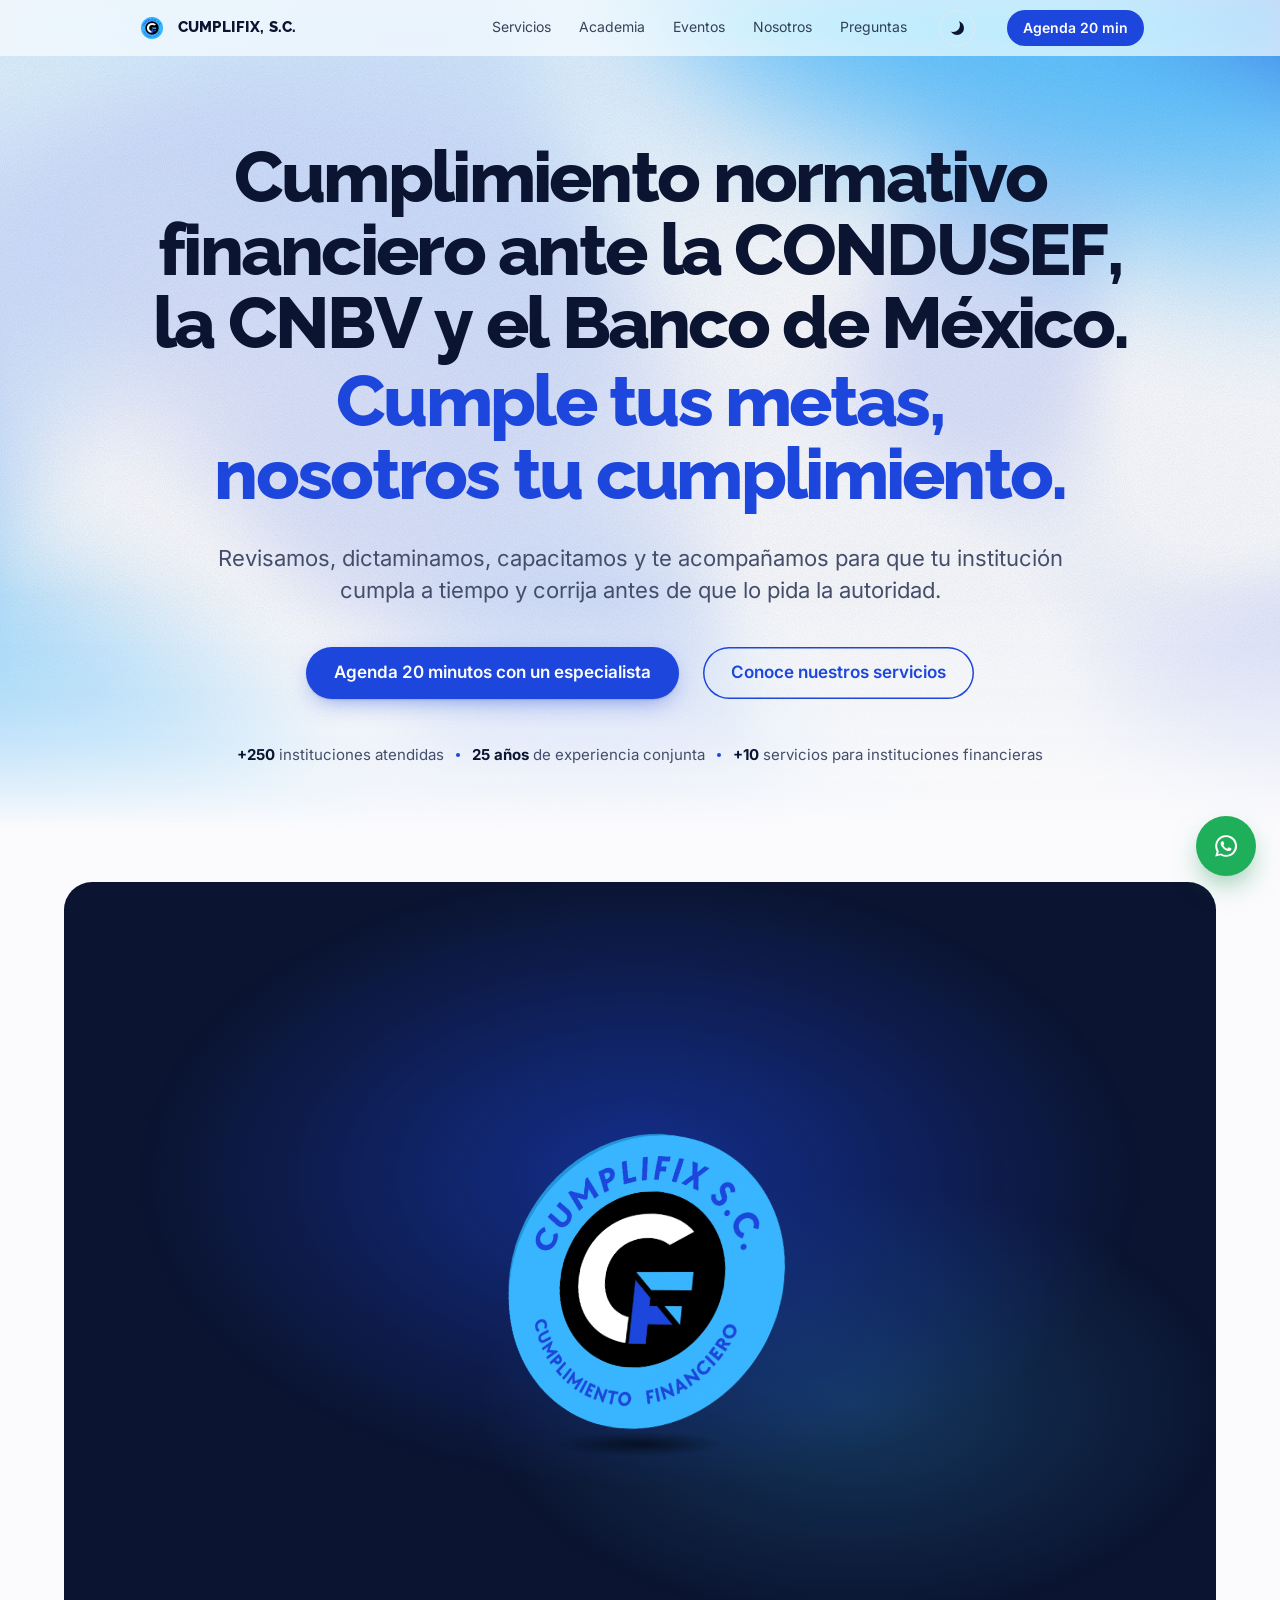
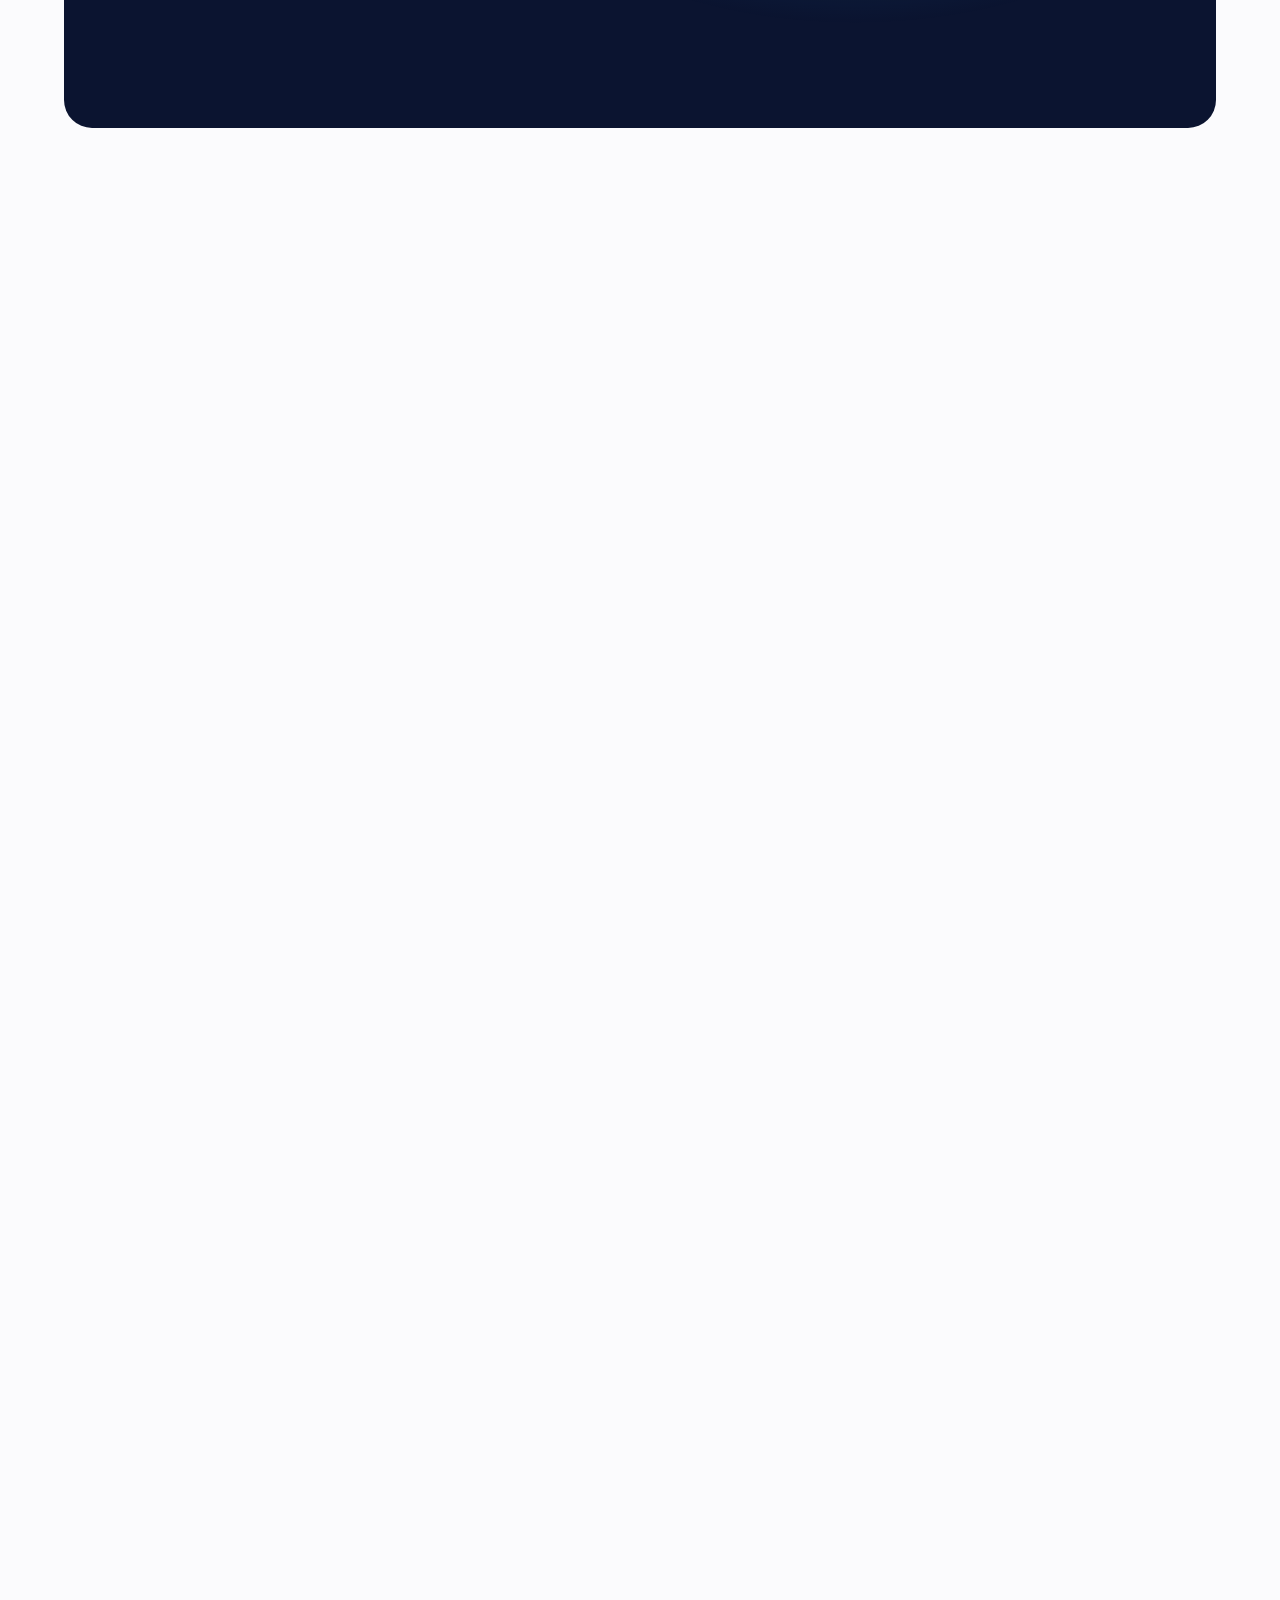
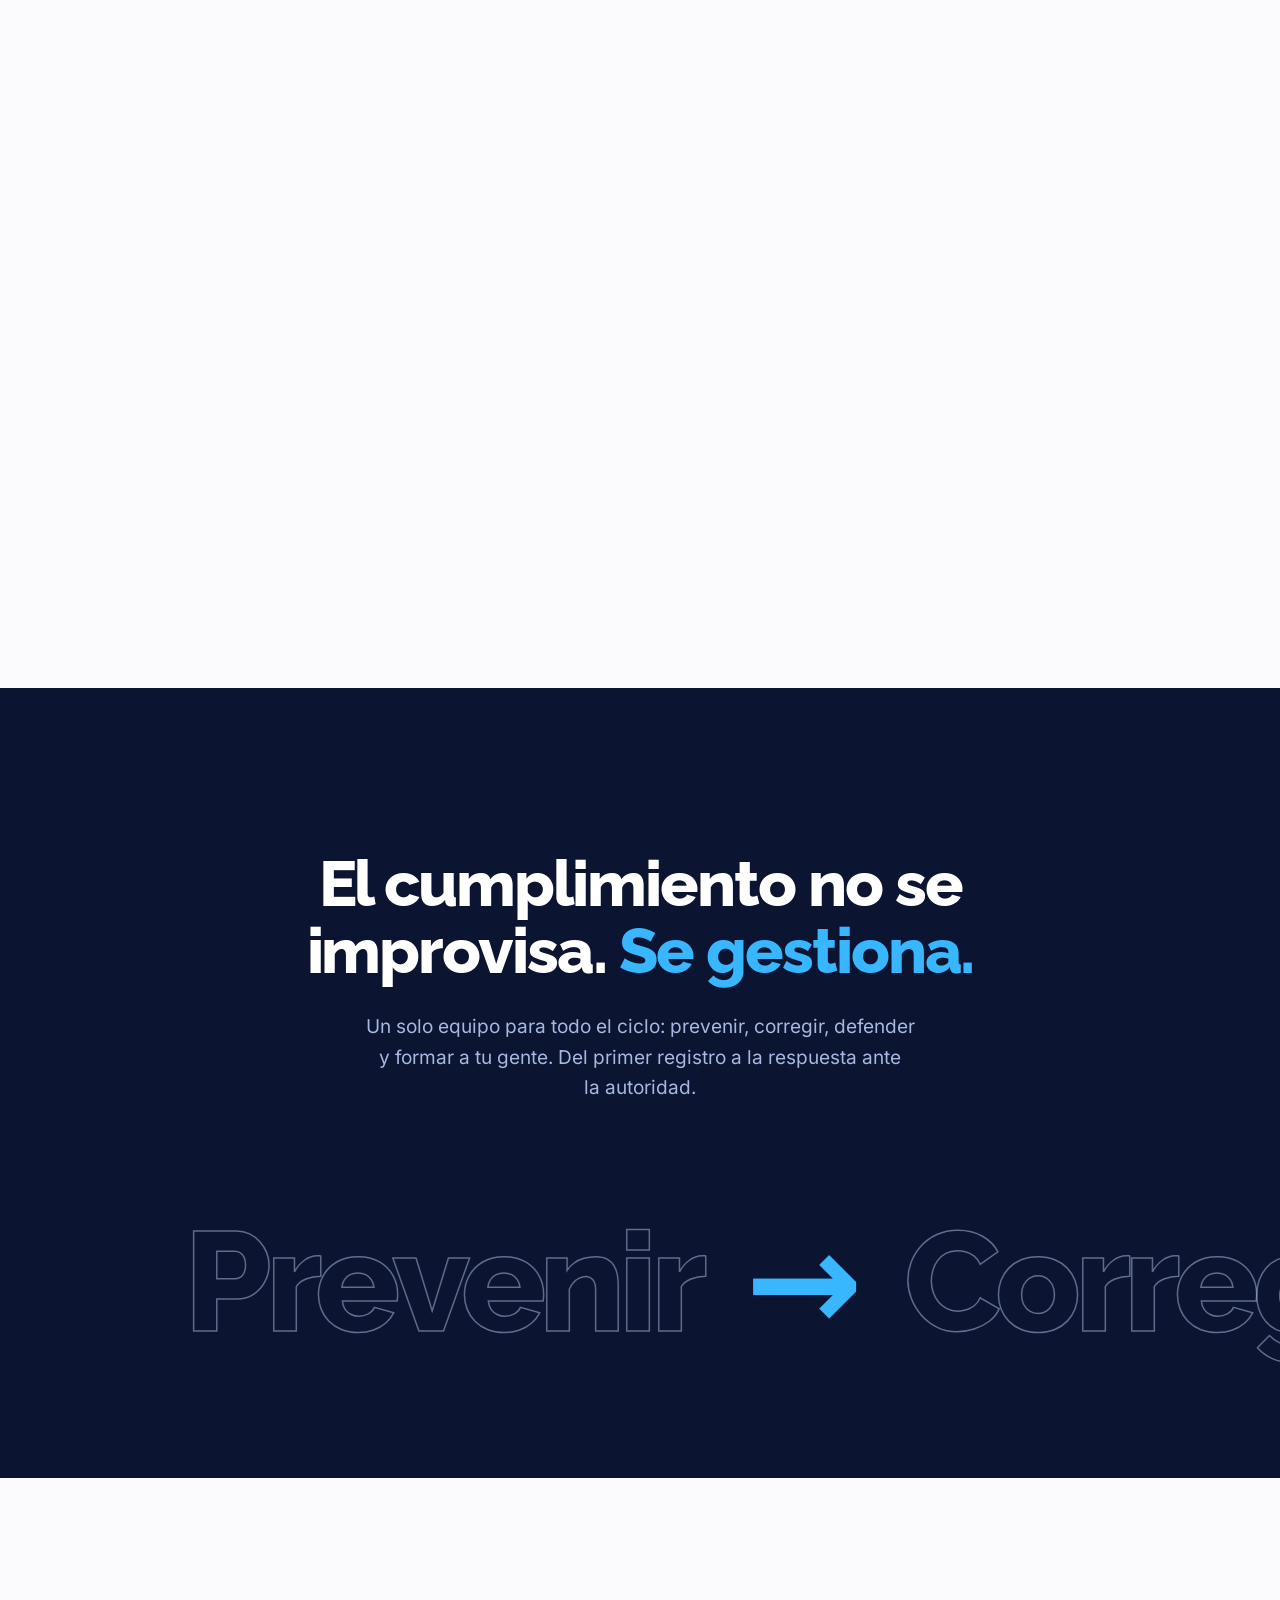
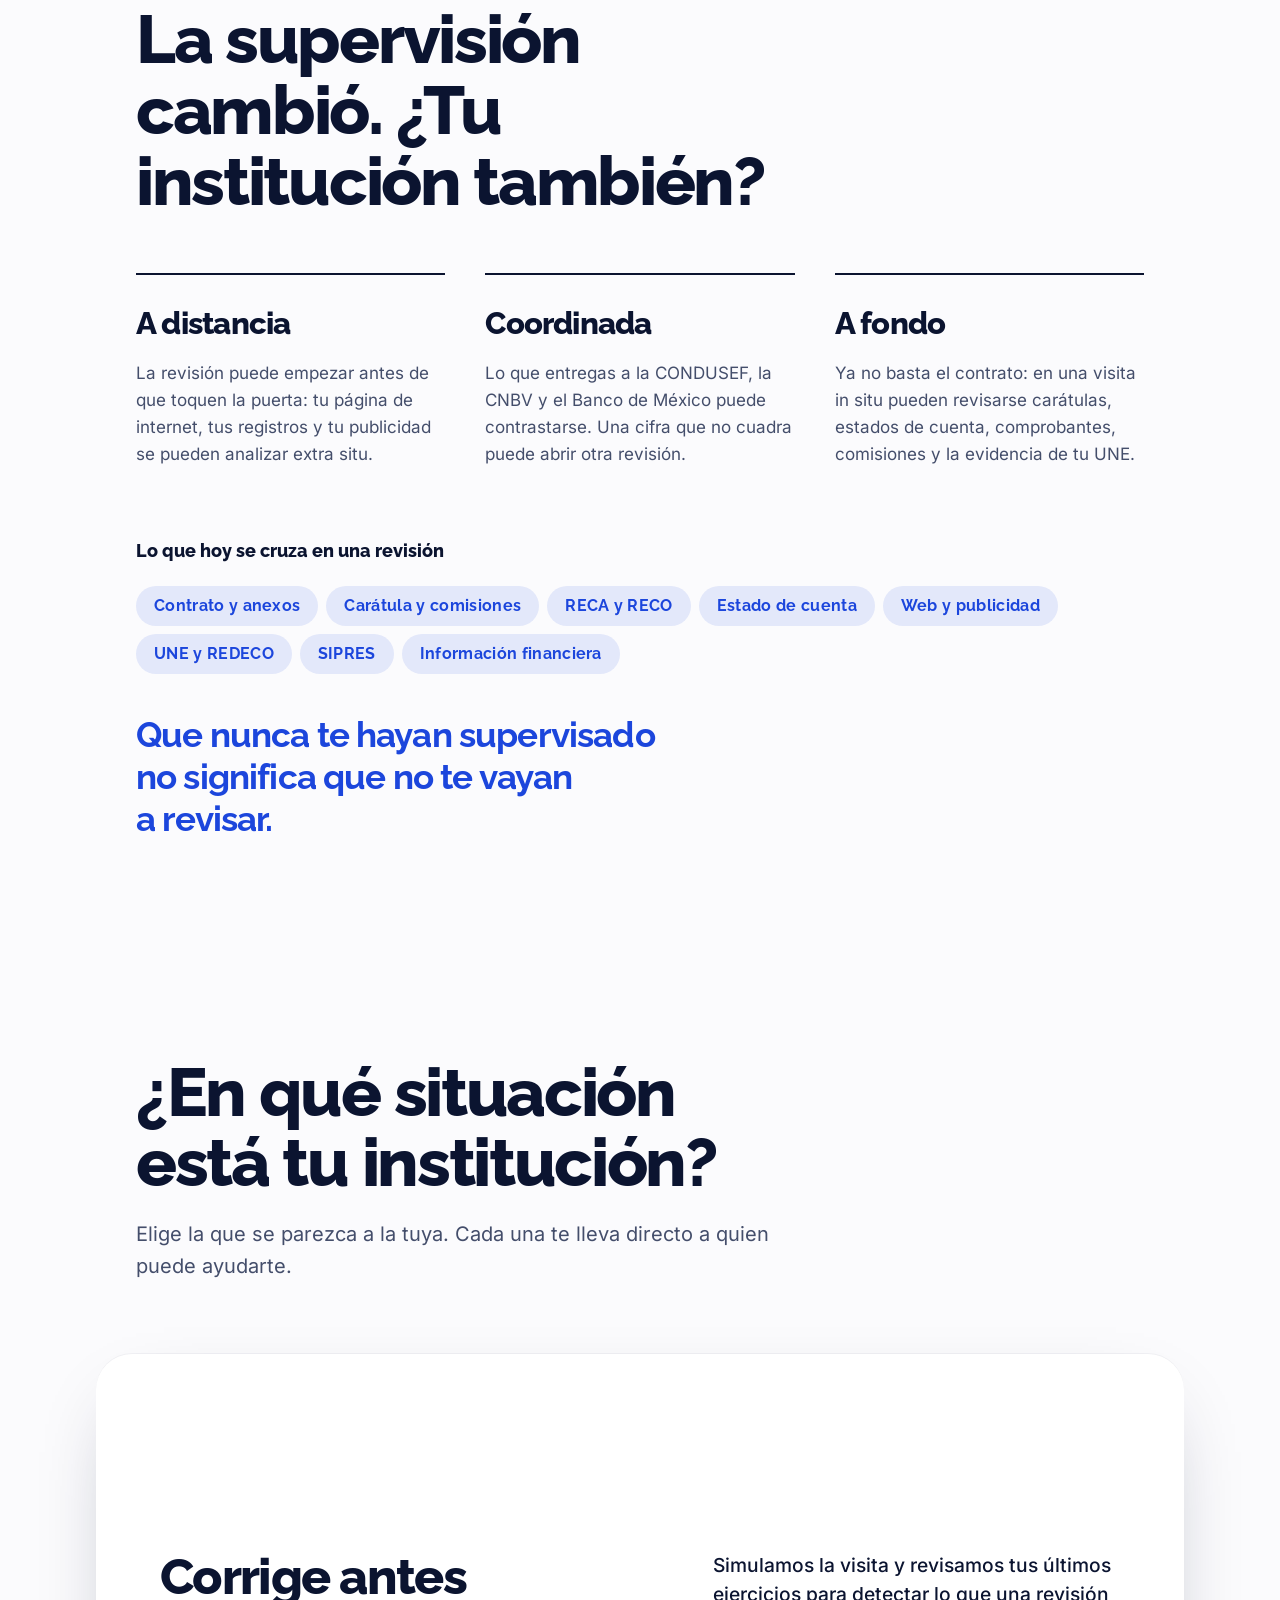
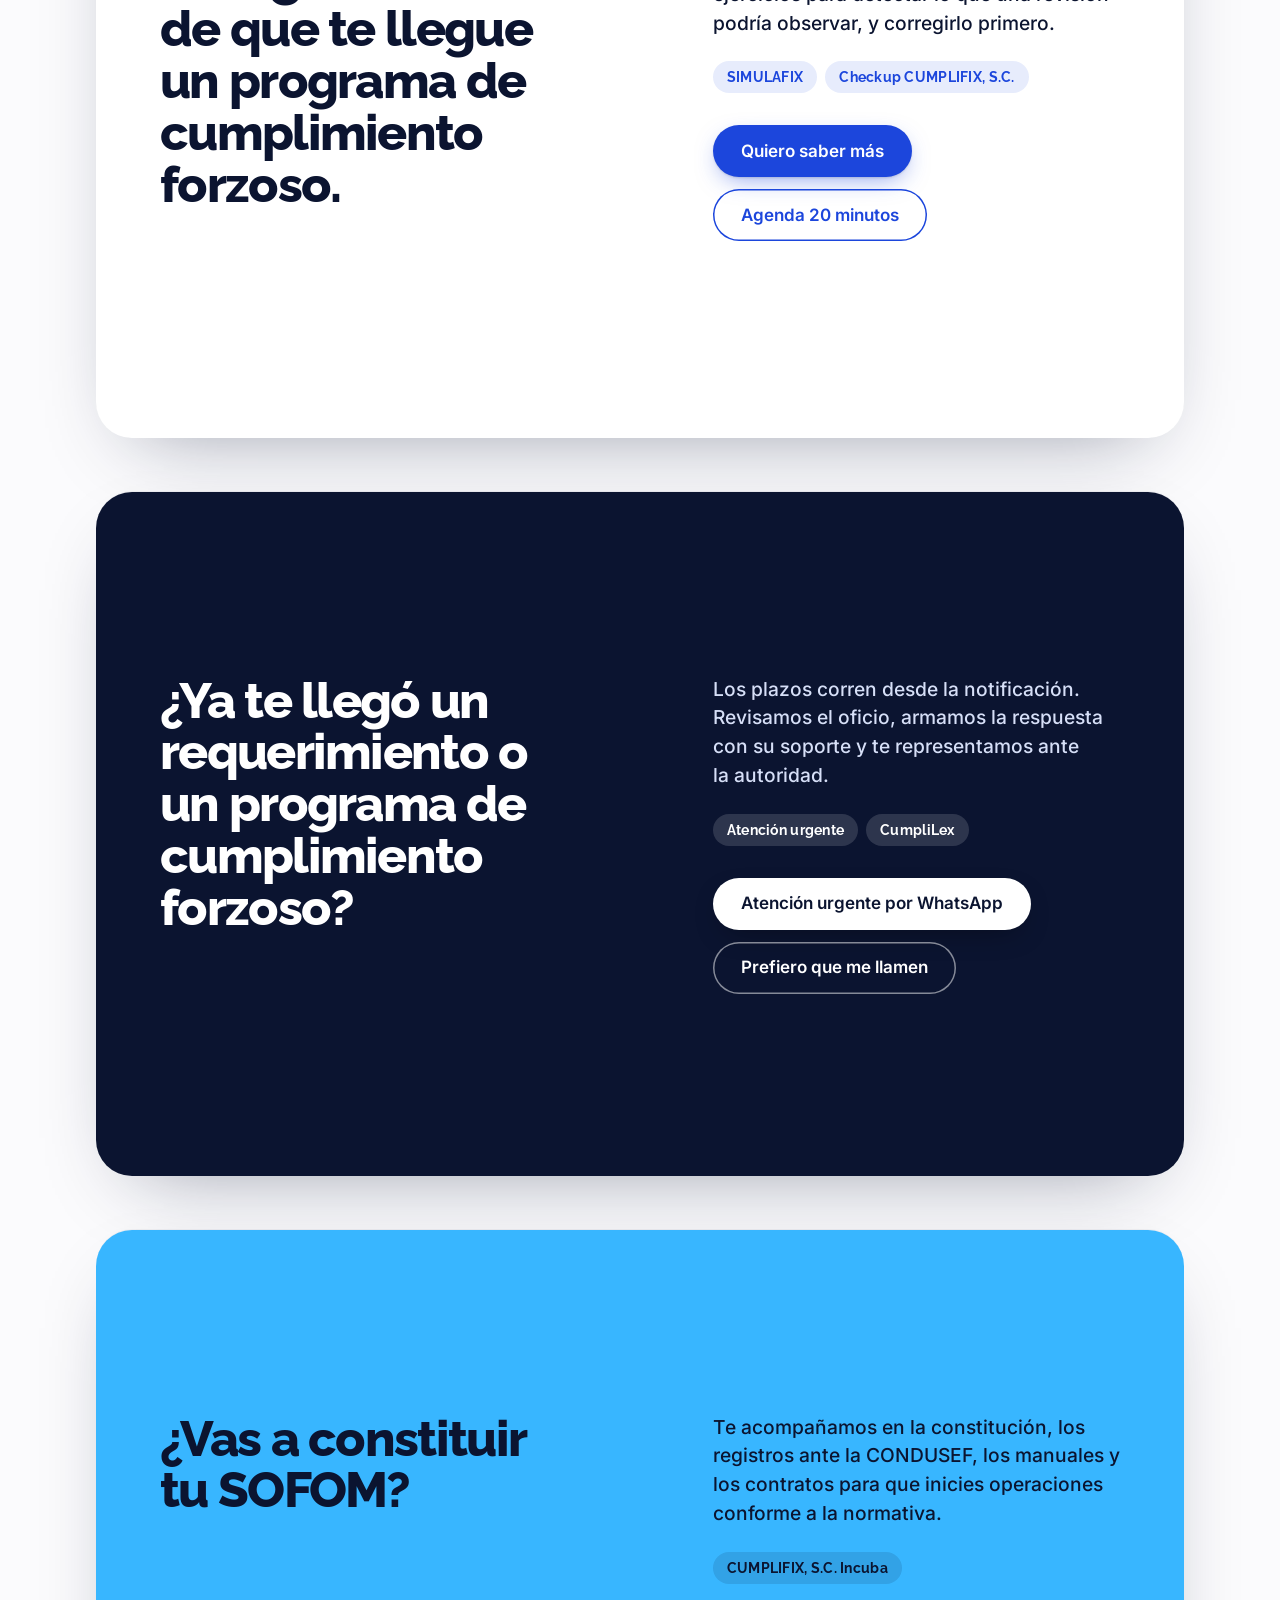
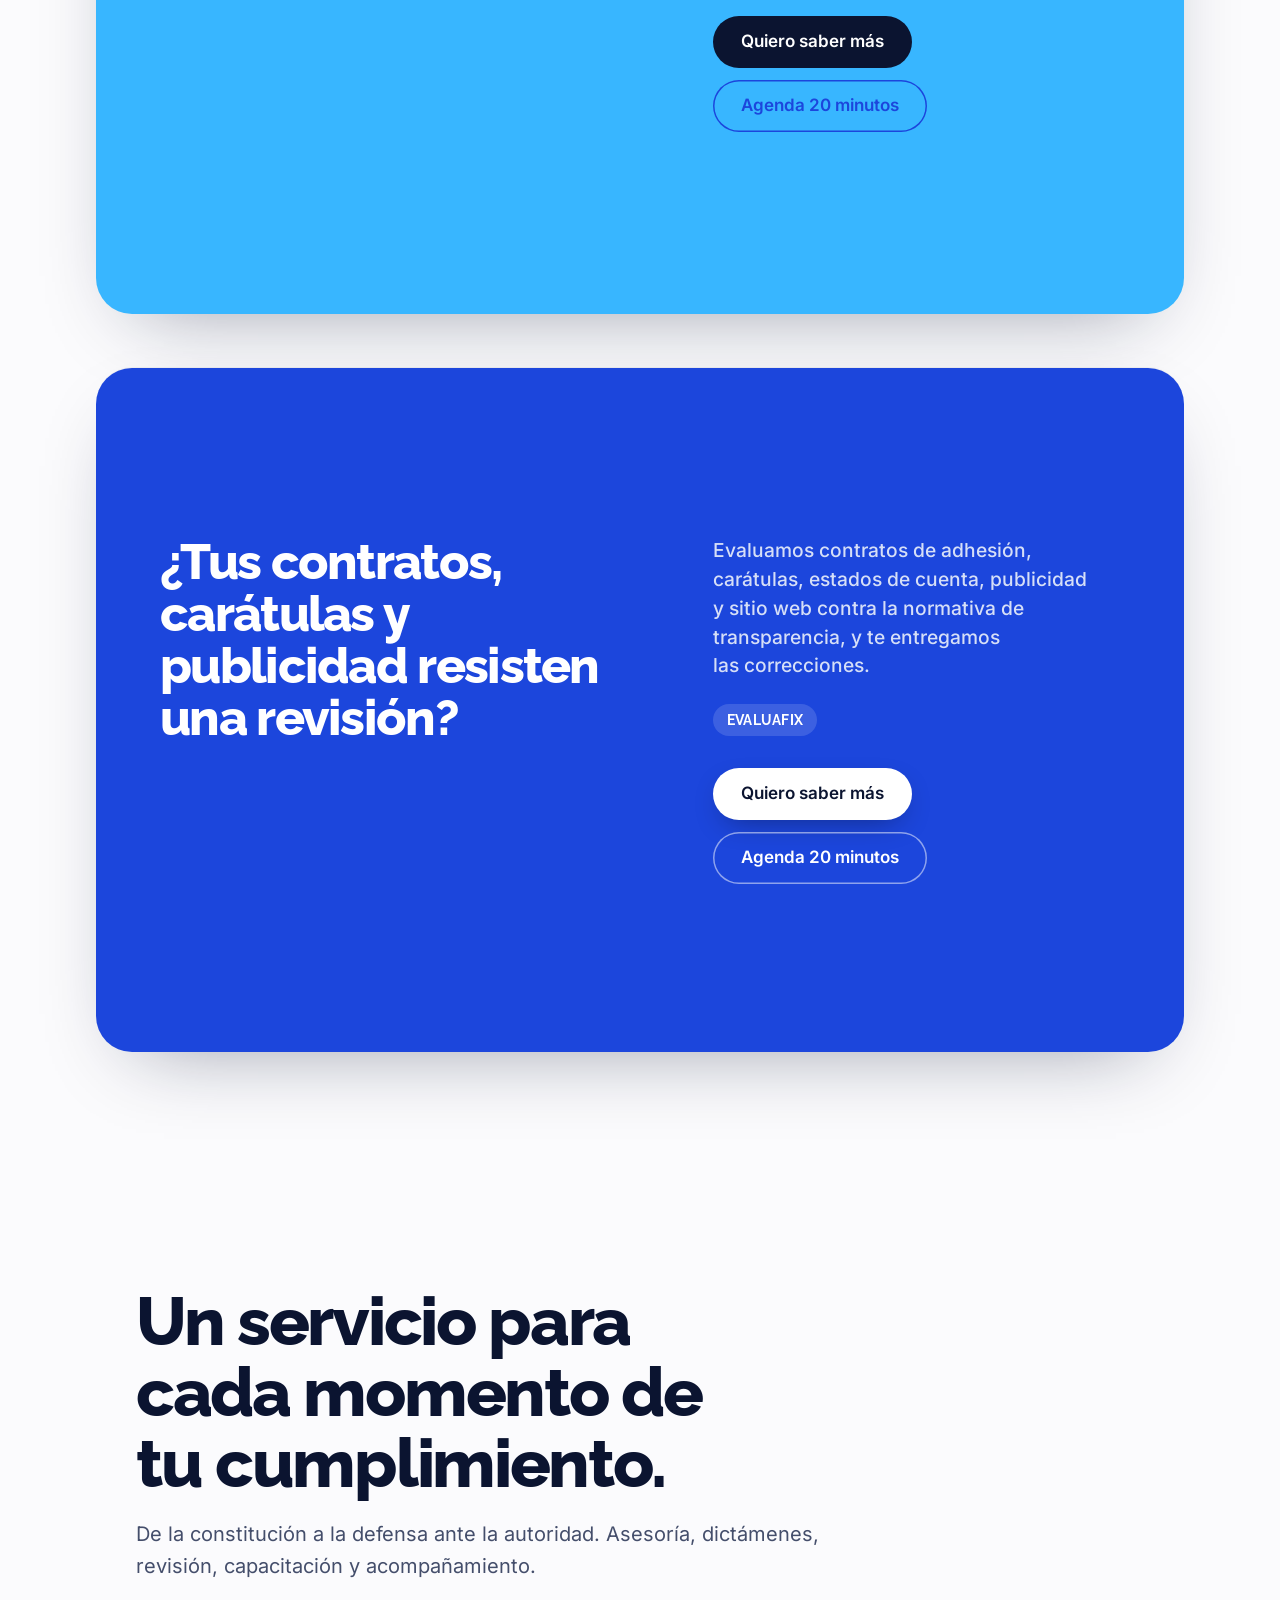
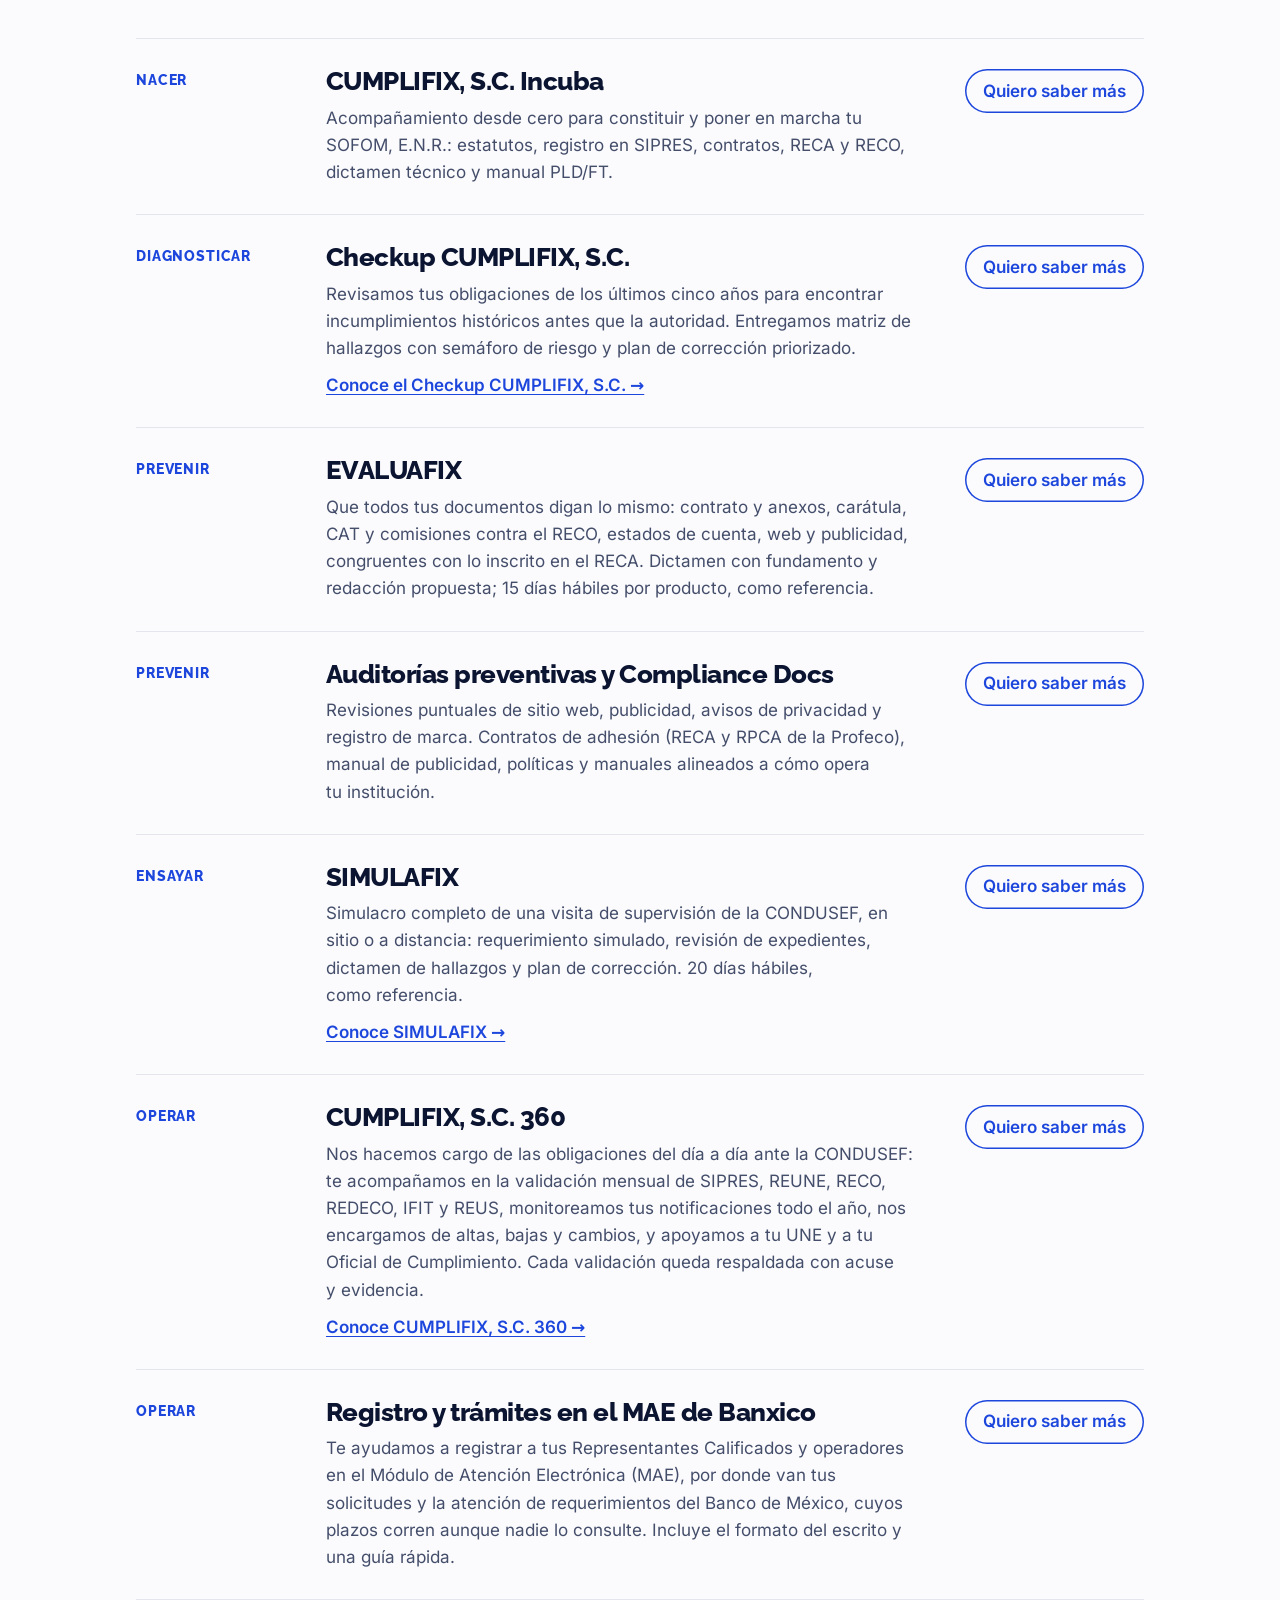
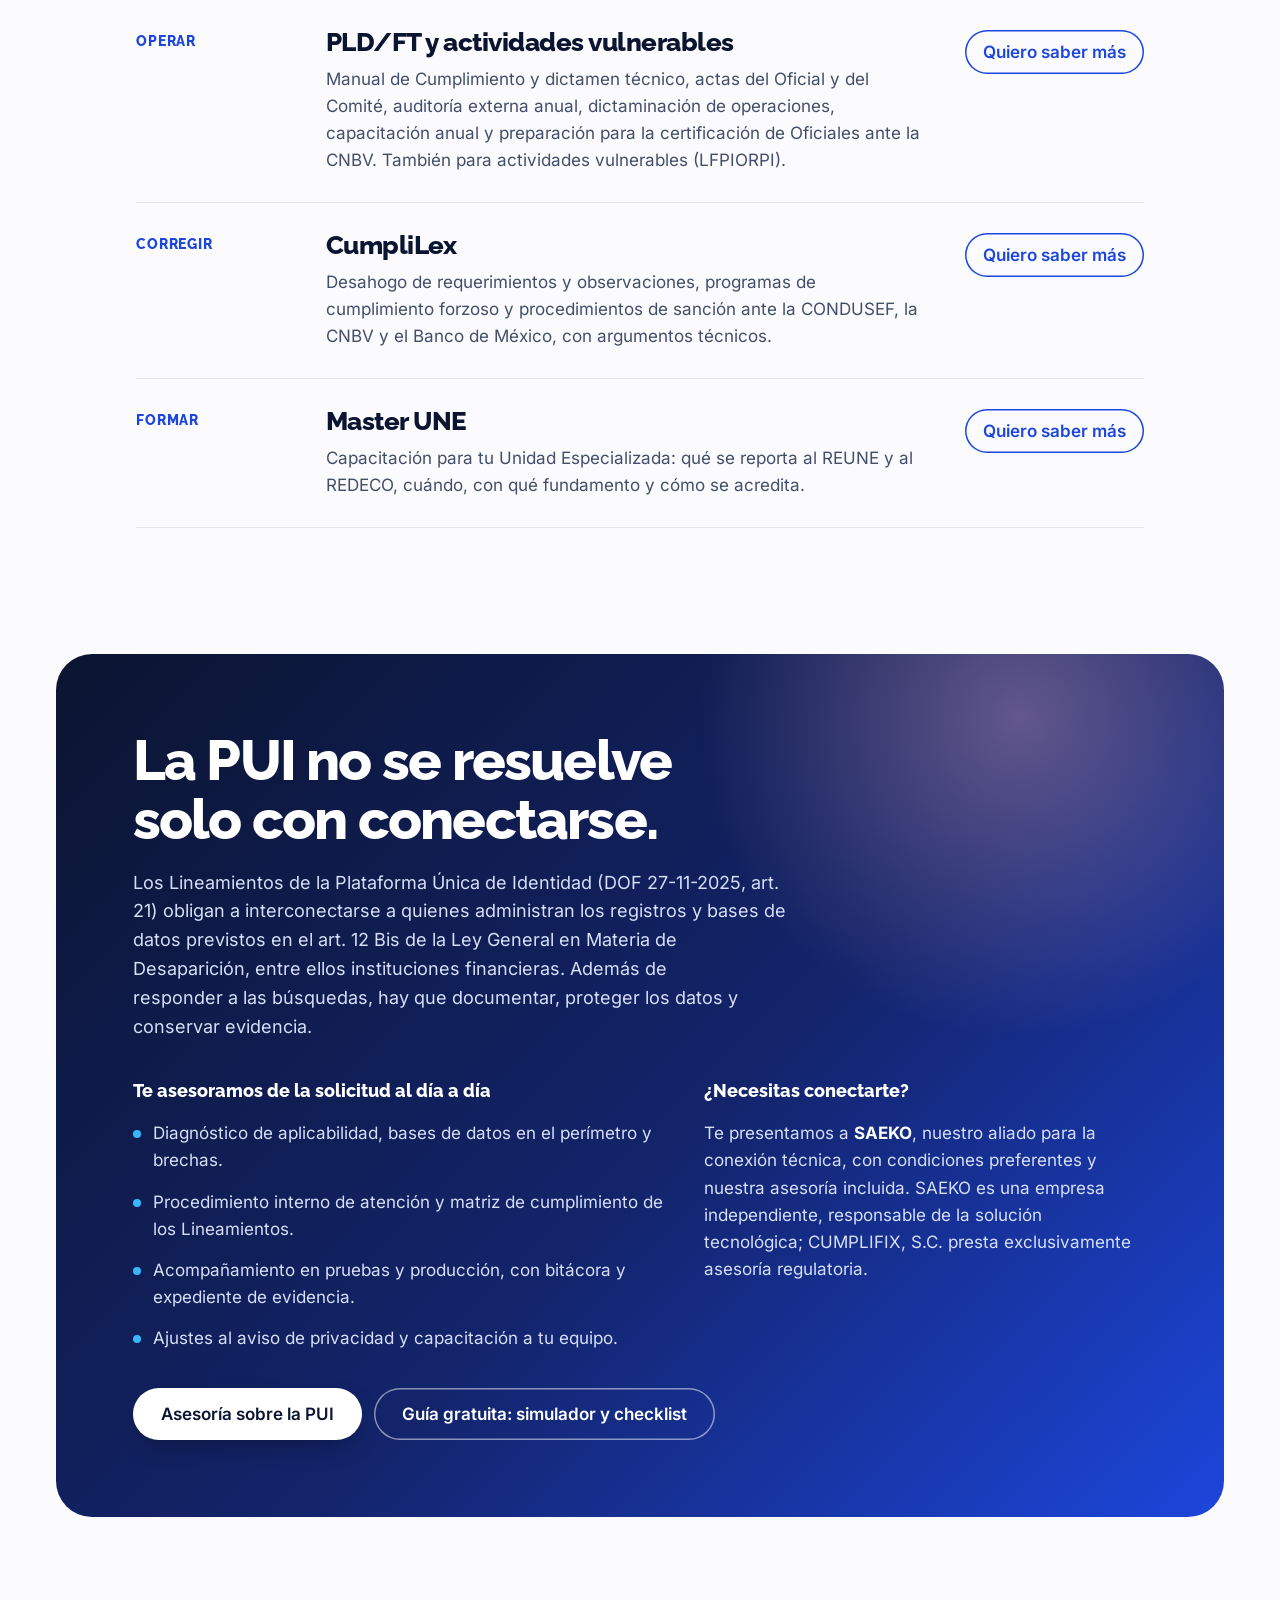
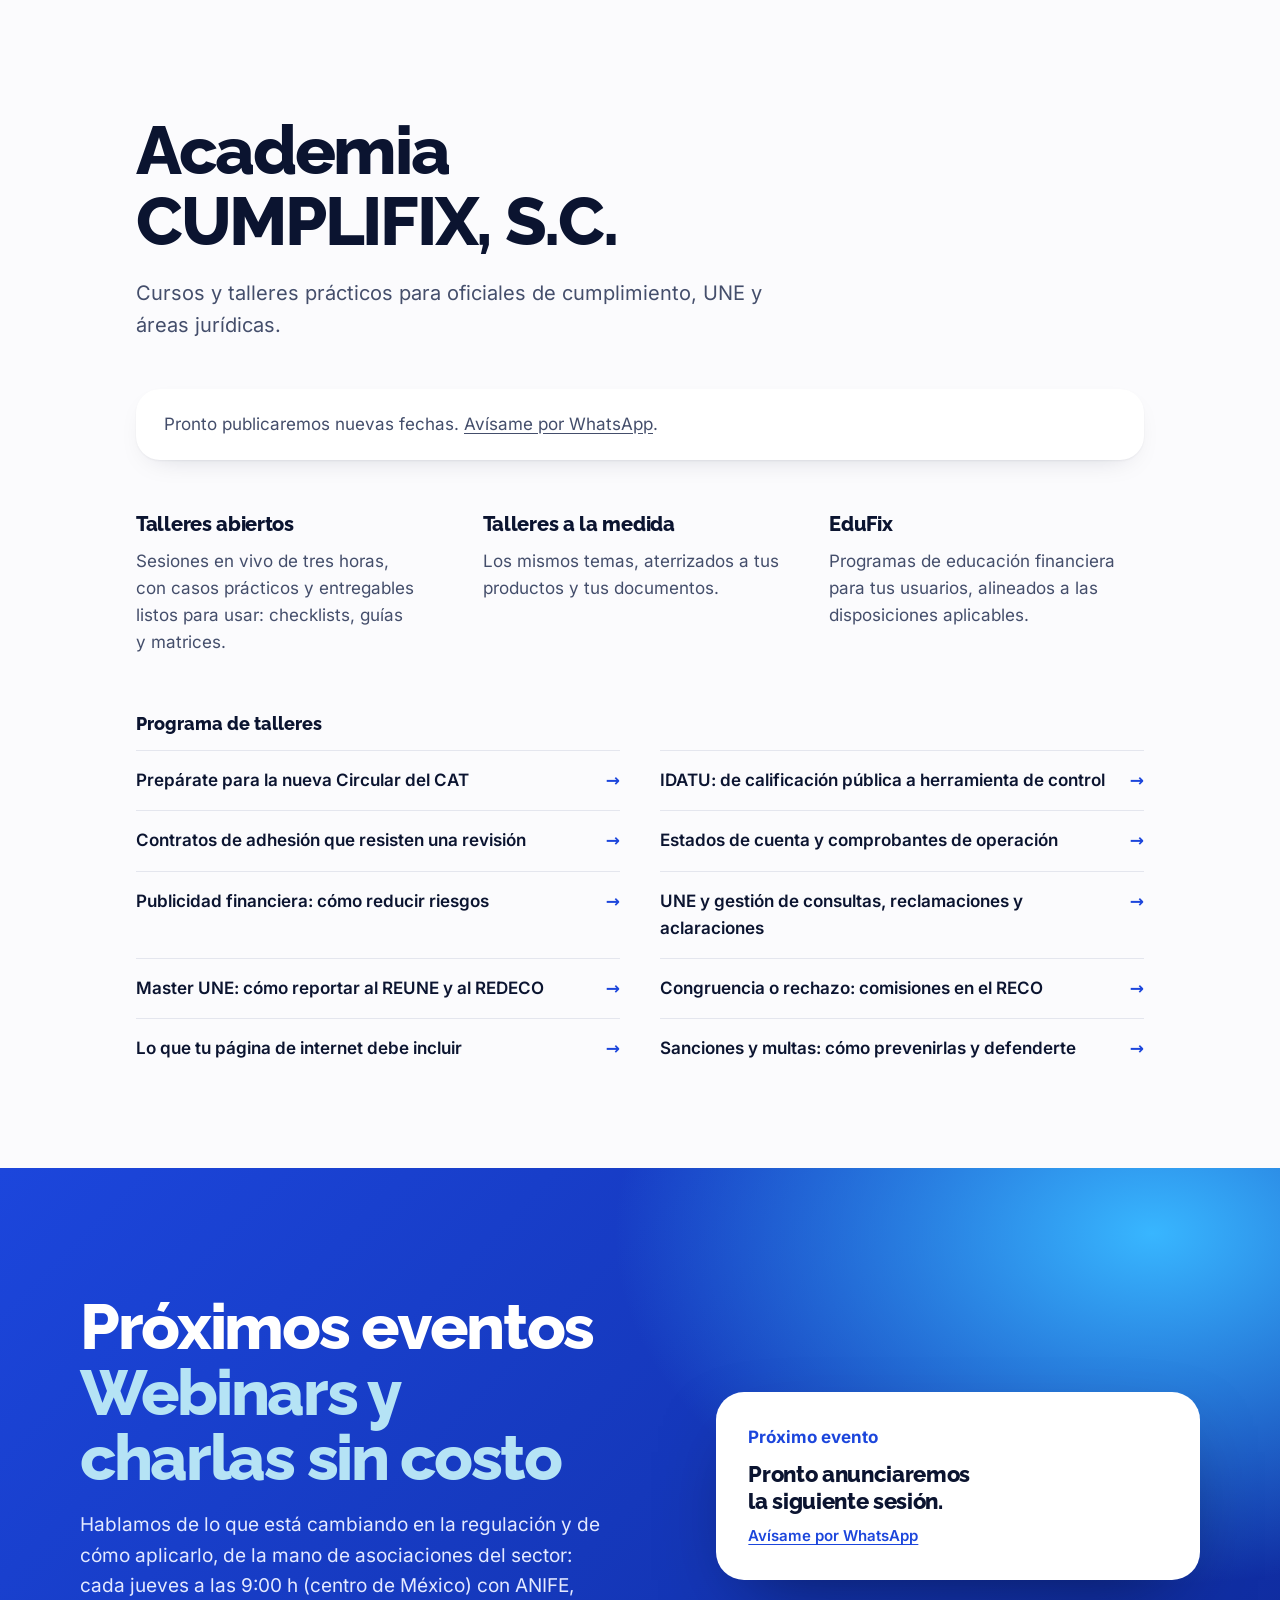
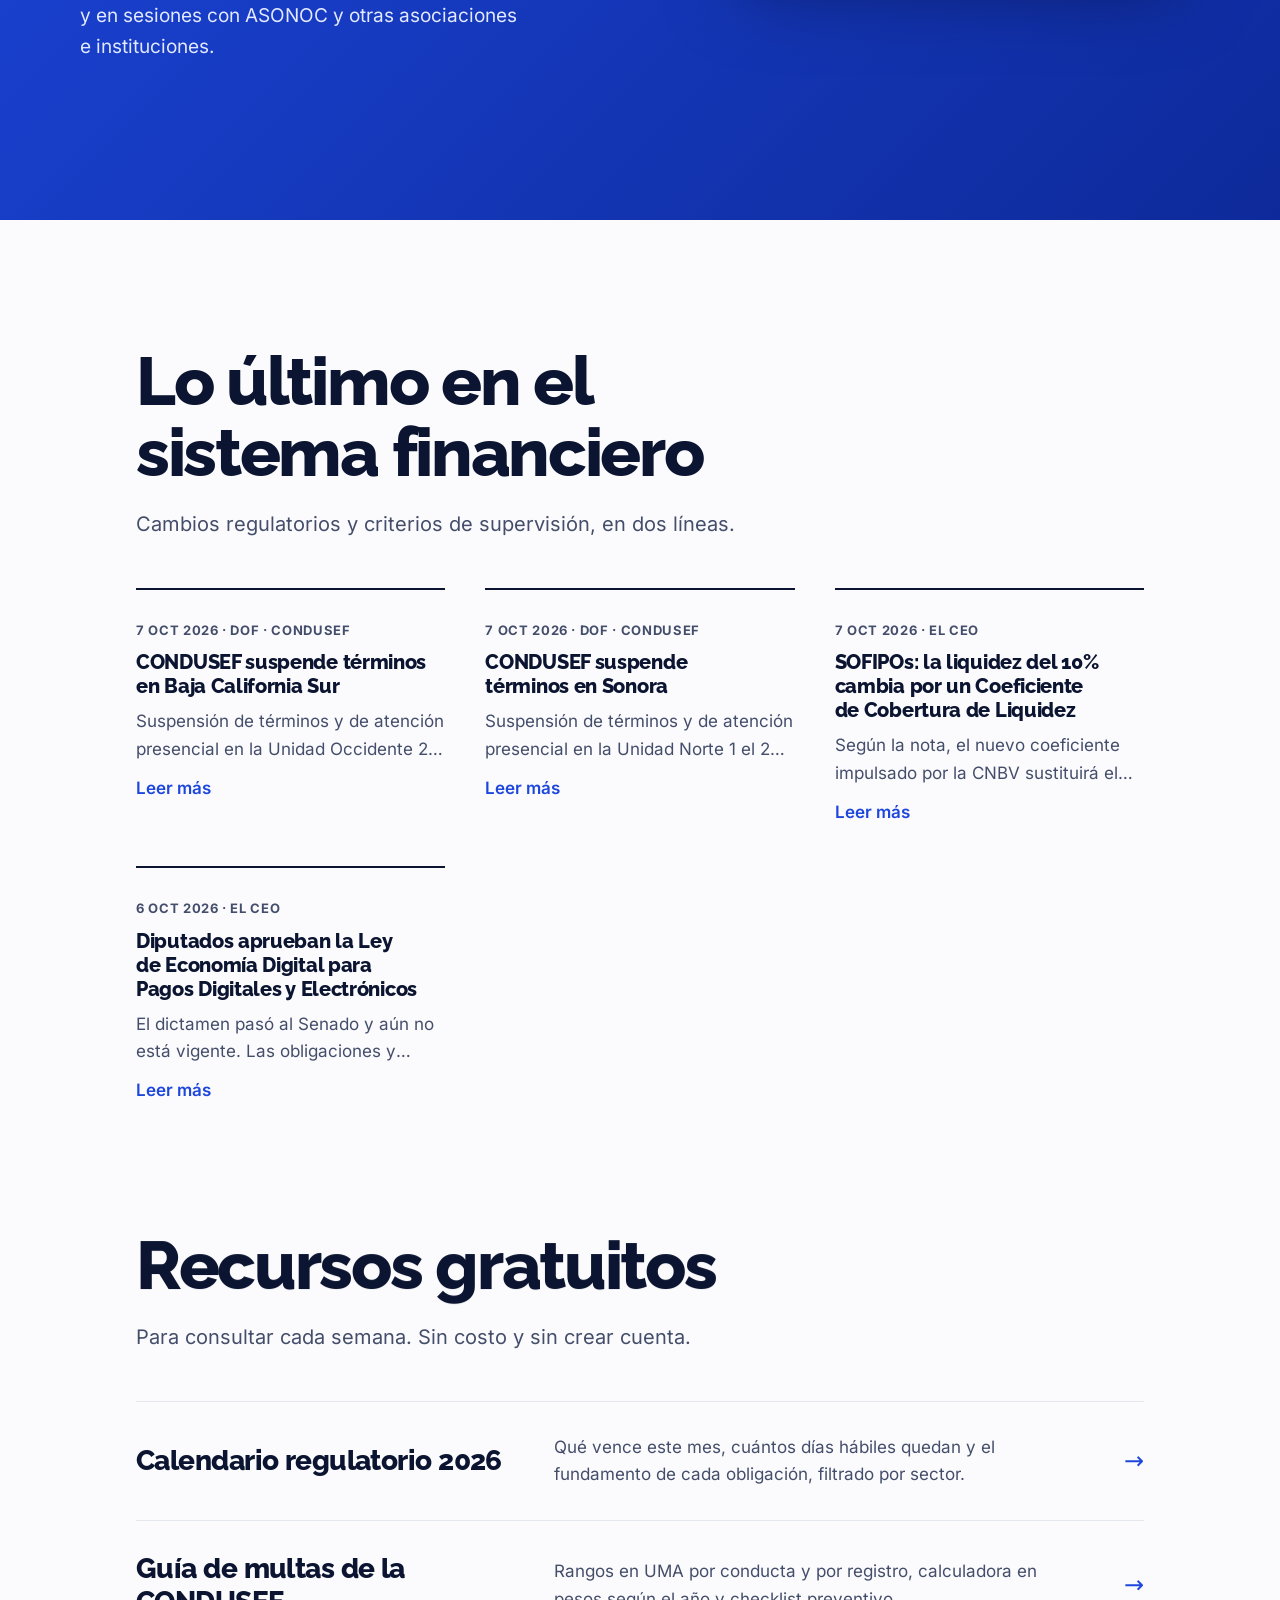
==== commit 6221f95b: "Guía de multas de la CONDUSEF: rangos por conducta y por registro, calculadora UMA Co-Authored-By: C" ====
--- a/index.html
+++ b/index.html
@@ -387,6 +387,13 @@
           </a>
         </li>
         <li data-rise>
+          <a href="recursos/multas-condusef/">
+            <span class="tool-k">Guía de multas de la CONDUSEF</span>
+            <span class="tool-d">Rangos en UMA por conducta y por registro, calculadora en pesos según el año y checklist preventivo.</span>
+            <span class="tool-go" aria-hidden="true">→</span>
+          </a>
+        </li>
+        <li data-rise>
           <a href="https://agenda.cumplifix.com/?utm_source=cumplifix.com&amp;utm_medium=web&amp;utm_campaign=efemerides#descarga" rel="noopener">
             <span class="tool-k">Efemérides del Cumplimiento</span>
             <span class="tool-d">Cambios normativos, plazos y criterios de supervisión en formato breve, directo a tu correo.</span>
--- a/assets/css/main.css
+++ b/assets/css/main.css
@@ -904,3 +904,44 @@
 .sp-steps li::before { content: counter(paso, decimal-leading-zero); display: block; font: 800 1rem/1 var(--display); color: var(--accent-text); margin-bottom: 14px; }
 .sp-steps h3 { font-weight: 800; font-size: 1.25rem; letter-spacing: -0.015em; }
 .sp-steps p { margin-top: 8px; color: var(--ink-2); }
+/* Guía de multas */
+.sp-byline { margin-top: 24px; font-size: .875rem; color: var(--cotton); }
+.g-table-wrap { margin-top: 32px; overflow-x: auto; border-radius: 20px; background: var(--surface); box-shadow: 0 1px 2px rgba(11,20,48,.05), 0 10px 30px -18px rgba(11,20,48,.25); }
+.g-table { width: 100%; border-collapse: collapse; font-size: .9375rem; }
+.g-table th { text-align: left; font: 700 .8125rem/1.3 var(--text); color: var(--ink-2); padding: 16px 20px; border-bottom: 1px solid var(--line); }
+.g-table td { padding: 14px 20px; border-bottom: 1px solid var(--line); vertical-align: top; color: var(--ink-2); }
+.g-table tr:last-child td { border-bottom: 0; }
+.g-table td:first-child { color: var(--fg); }
+.g-table .num { font-weight: 700; color: var(--accent-text); white-space: nowrap; }
+.g-table-sm { margin-top: 12px; }
+.g-calc { margin-top: 32px; padding: 28px; border-radius: 22px; background: var(--pale); }
+.g-calc-t { font: 800 1.125rem/1.2 var(--display); }
+.g-calc-row { margin-top: 16px; display: grid; grid-template-columns: 1fr 1fr; gap: 16px; }
+.g-calc label { display: grid; gap: 6px; font-size: .875rem; font-weight: 600; color: var(--ink-2); }
+.g-calc select, .g-calc input { min-height: 48px; padding: 0 14px; border-radius: 12px; border: 1px solid var(--line); background: var(--surface); color: var(--fg); font: 500 1rem var(--text); }
+.g-presets { list-style: none; margin: 14px 0 0; padding: 0; display: flex; flex-wrap: wrap; gap: 8px; }
+.g-presets button { min-height: 36px; padding: 0 14px; border-radius: 999px; border: 0; background: rgba(28, 70, 220, .12); color: var(--accent-text); font: 700 .875rem var(--display); cursor: pointer; }
+.g-calc-out { margin-top: 20px; font-size: .9375rem; color: var(--ink-2); }
+.g-calc-out b { display: block; margin-top: 4px; font: 800 clamp(1.8rem, 5vw, 2.6rem)/1.1 var(--display); color: var(--fg); letter-spacing: -0.02em; }
+.g-uma-tabla { margin-top: 20px; }
+.g-uma-tabla summary { cursor: pointer; font-weight: 600; color: var(--accent-text); }
+.g-check { list-style: none; margin: 28px 0 0; padding: 0; display: grid; gap: 12px; }
+.g-check li { position: relative; padding: 16px 18px 16px 52px; border-radius: 16px; background: var(--surface); box-shadow: 0 1px 2px rgba(11,20,48,.05); color: var(--fg); }
+.g-check li::before { content: ""; position: absolute; left: 18px; top: 18px; width: 20px; height: 20px; border-radius: 6px; border: 2px solid var(--accent-text); }
+.sp-grid h3 a { color: inherit; }
+@media (max-width: 600px) { .g-calc-row { grid-template-columns: 1fr; } .g-table { font-size: .875rem; } .g-table th, .g-table td { padding: 12px 14px; } }
+@media (max-width: 600px) {
+  .g-table-wrap .g-table thead { display: none; }
+  .g-table-wrap .g-table tr { display: block; padding: 16px 18px; border-bottom: 1px solid var(--line); }
+  .g-table-wrap .g-table tr:last-child { border-bottom: 0; }
+  .g-table-wrap .g-table td { display: block; padding: 0; border: 0; }
+  .g-table-wrap .g-table td.num { margin-top: 8px; font-size: 1.125rem; }
+  .g-table-wrap .g-table td.num::after { content: " UMA"; font-weight: 600; font-size: .8125rem; }
+  .g-table-wrap .g-table td:last-child { margin-top: 2px; font-size: .8125rem; }
+}
+.g-table .reg { font: 800 .9375rem/1.3 var(--display); color: var(--accent-text); white-space: nowrap; }
+.g-art { display: block; margin-top: 4px; font-size: .8125rem; color: var(--ink-2); }
+@media (max-width: 600px) {
+  .g-table-reg td:nth-child(3) { margin-top: 6px; font-size: .8125rem; color: var(--ink-2); }
+  .g-table-reg td:first-child { font-size: .875rem; }
+}
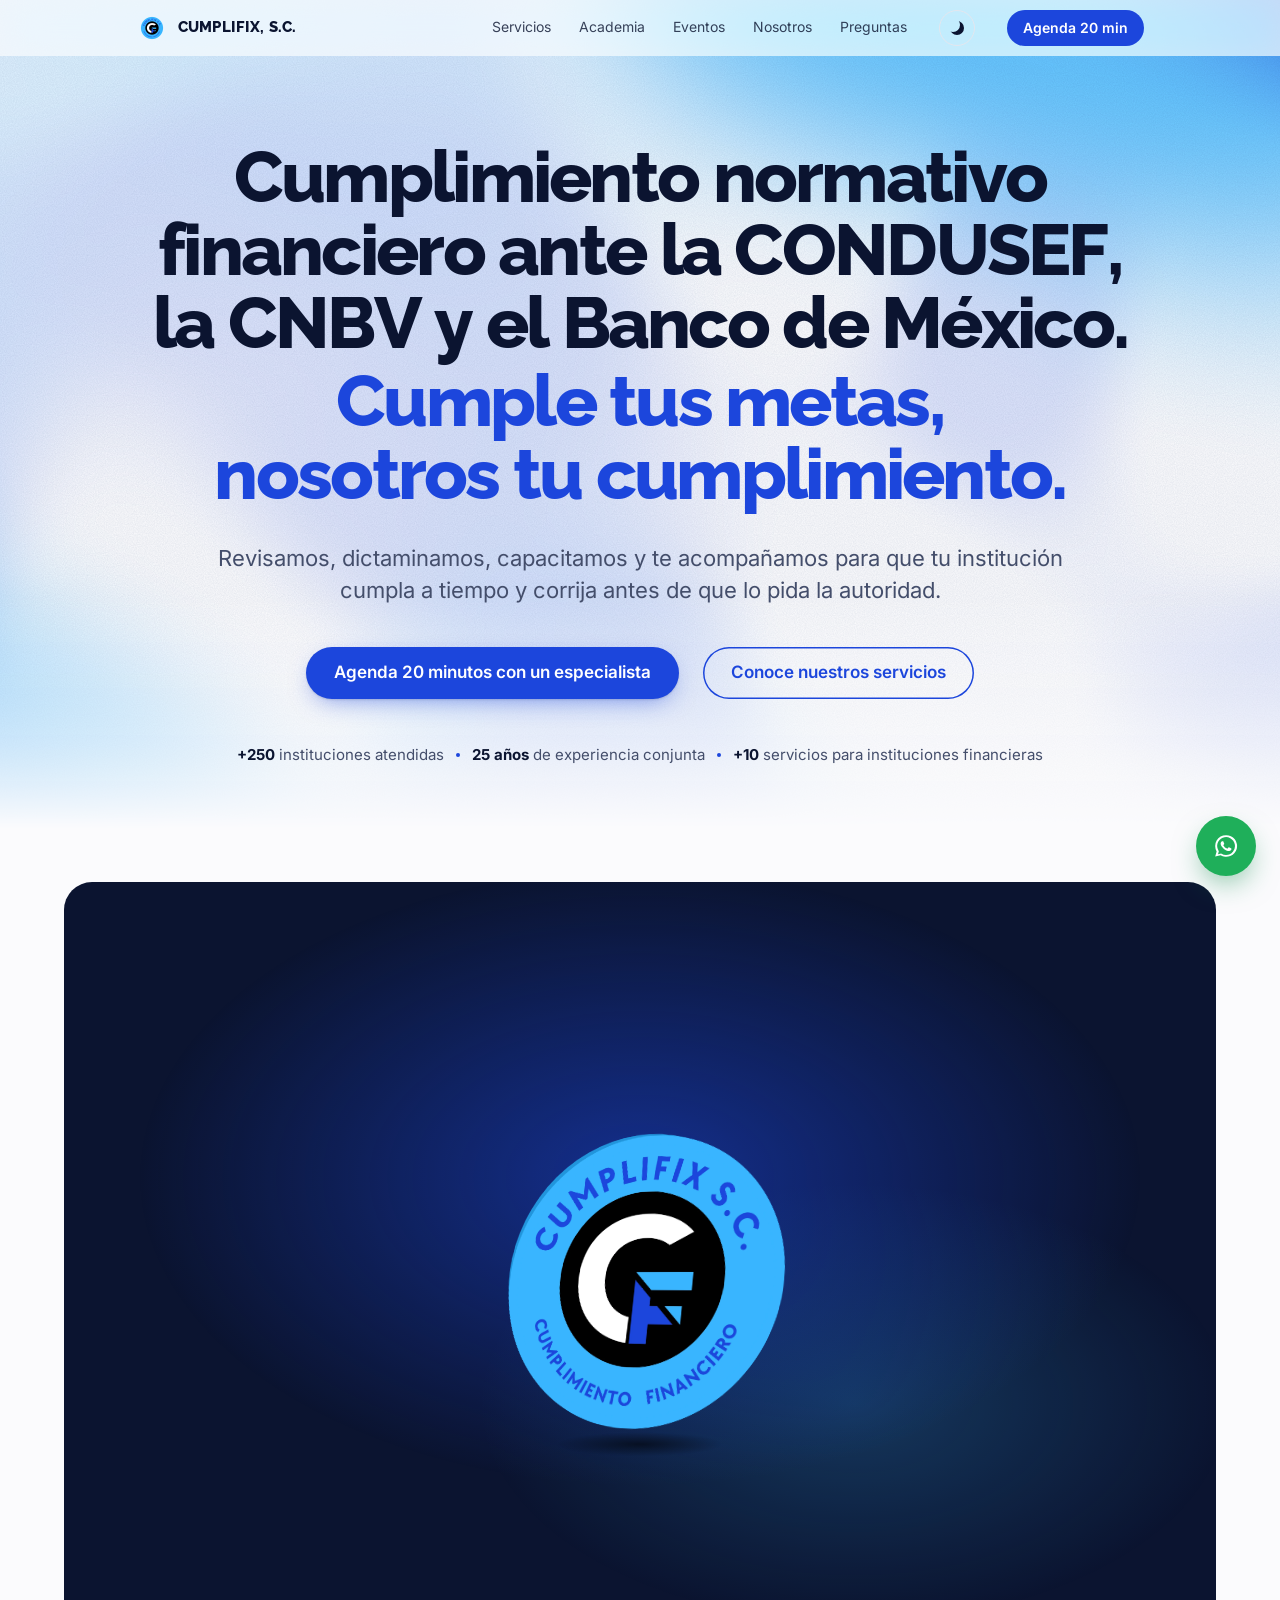
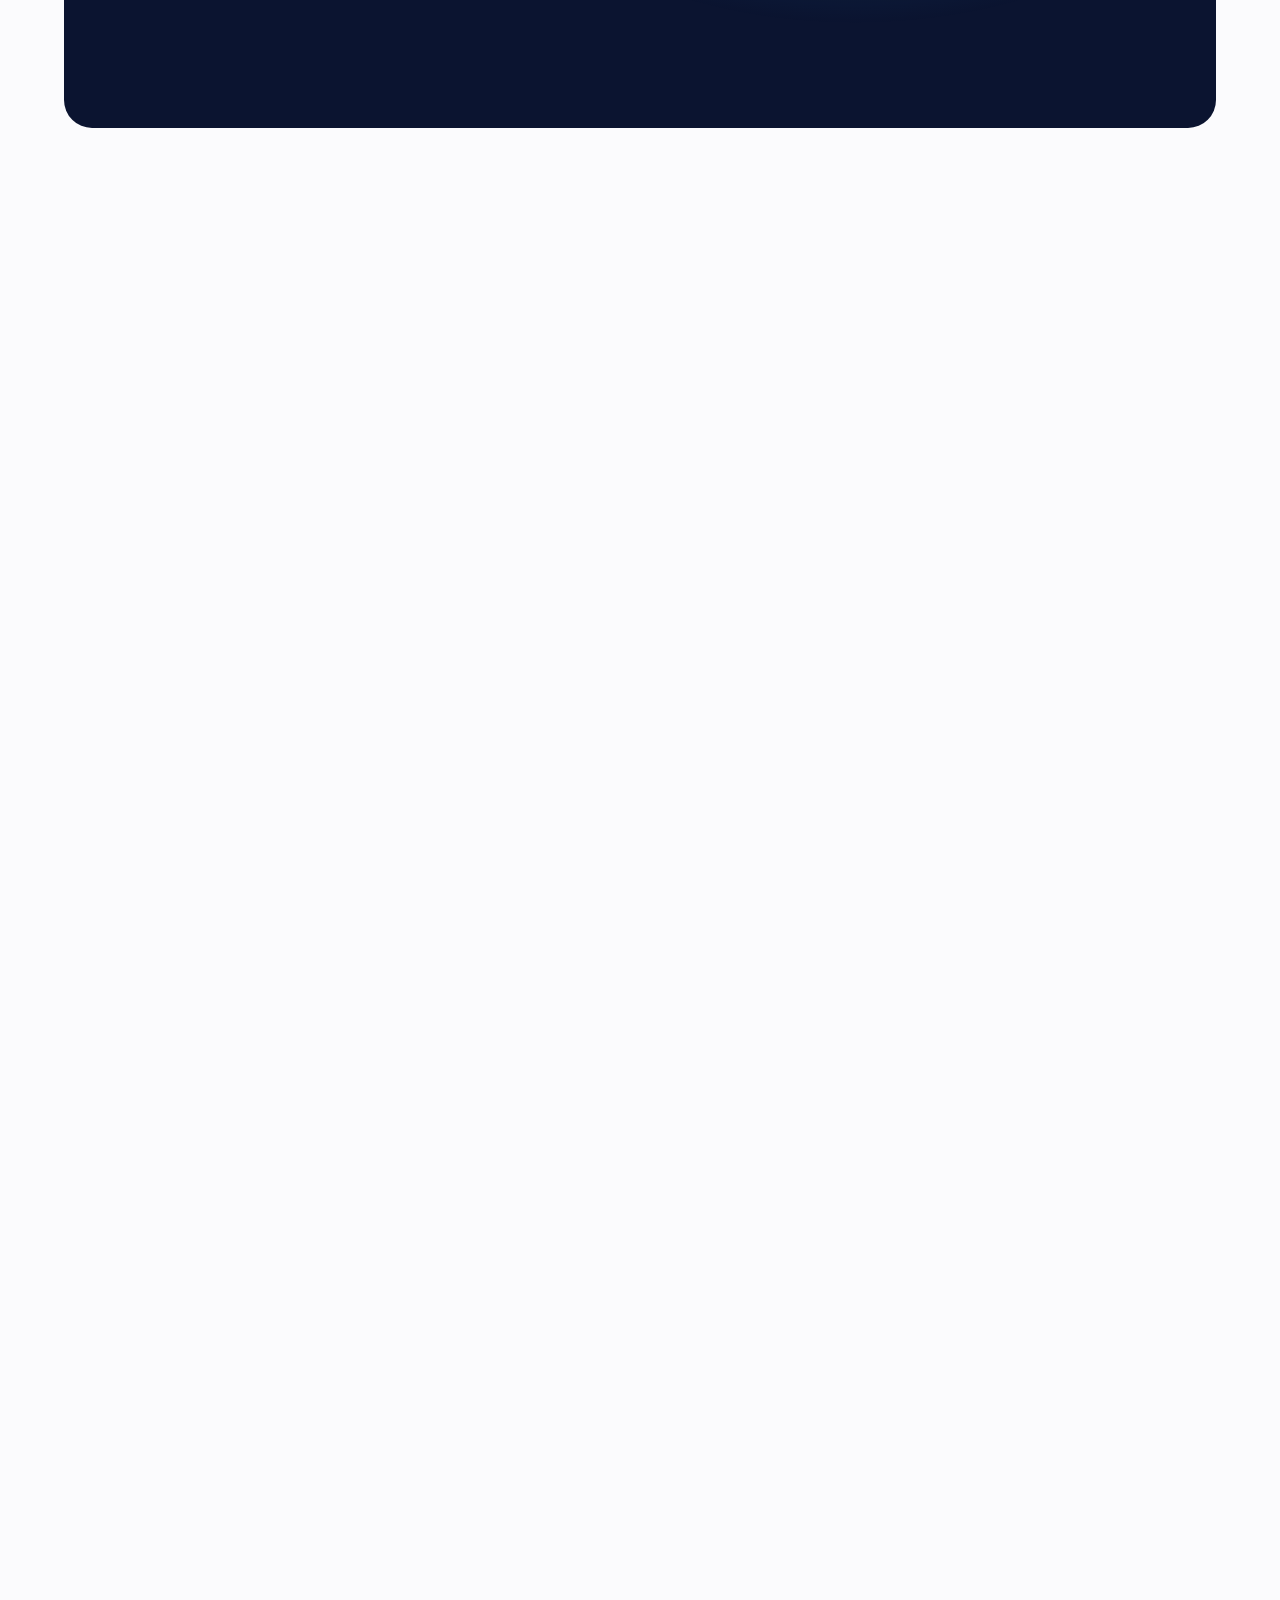
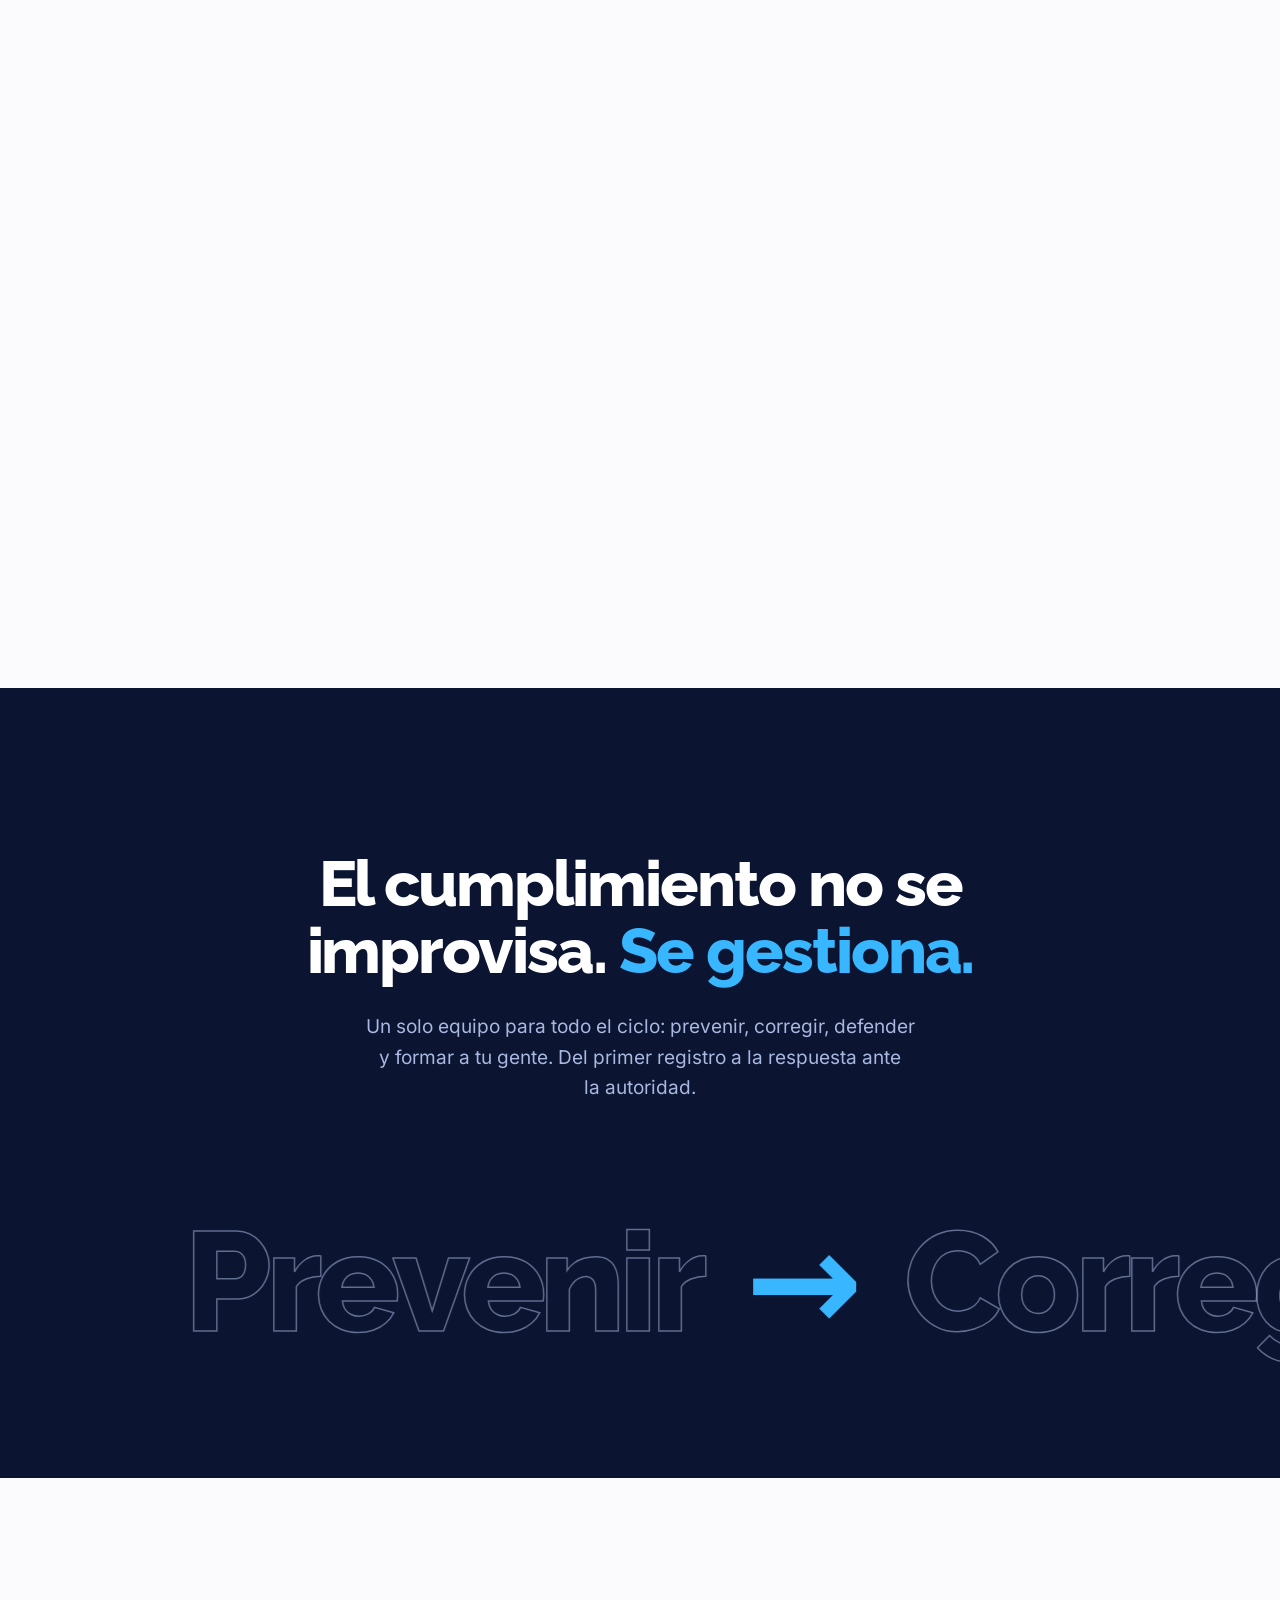
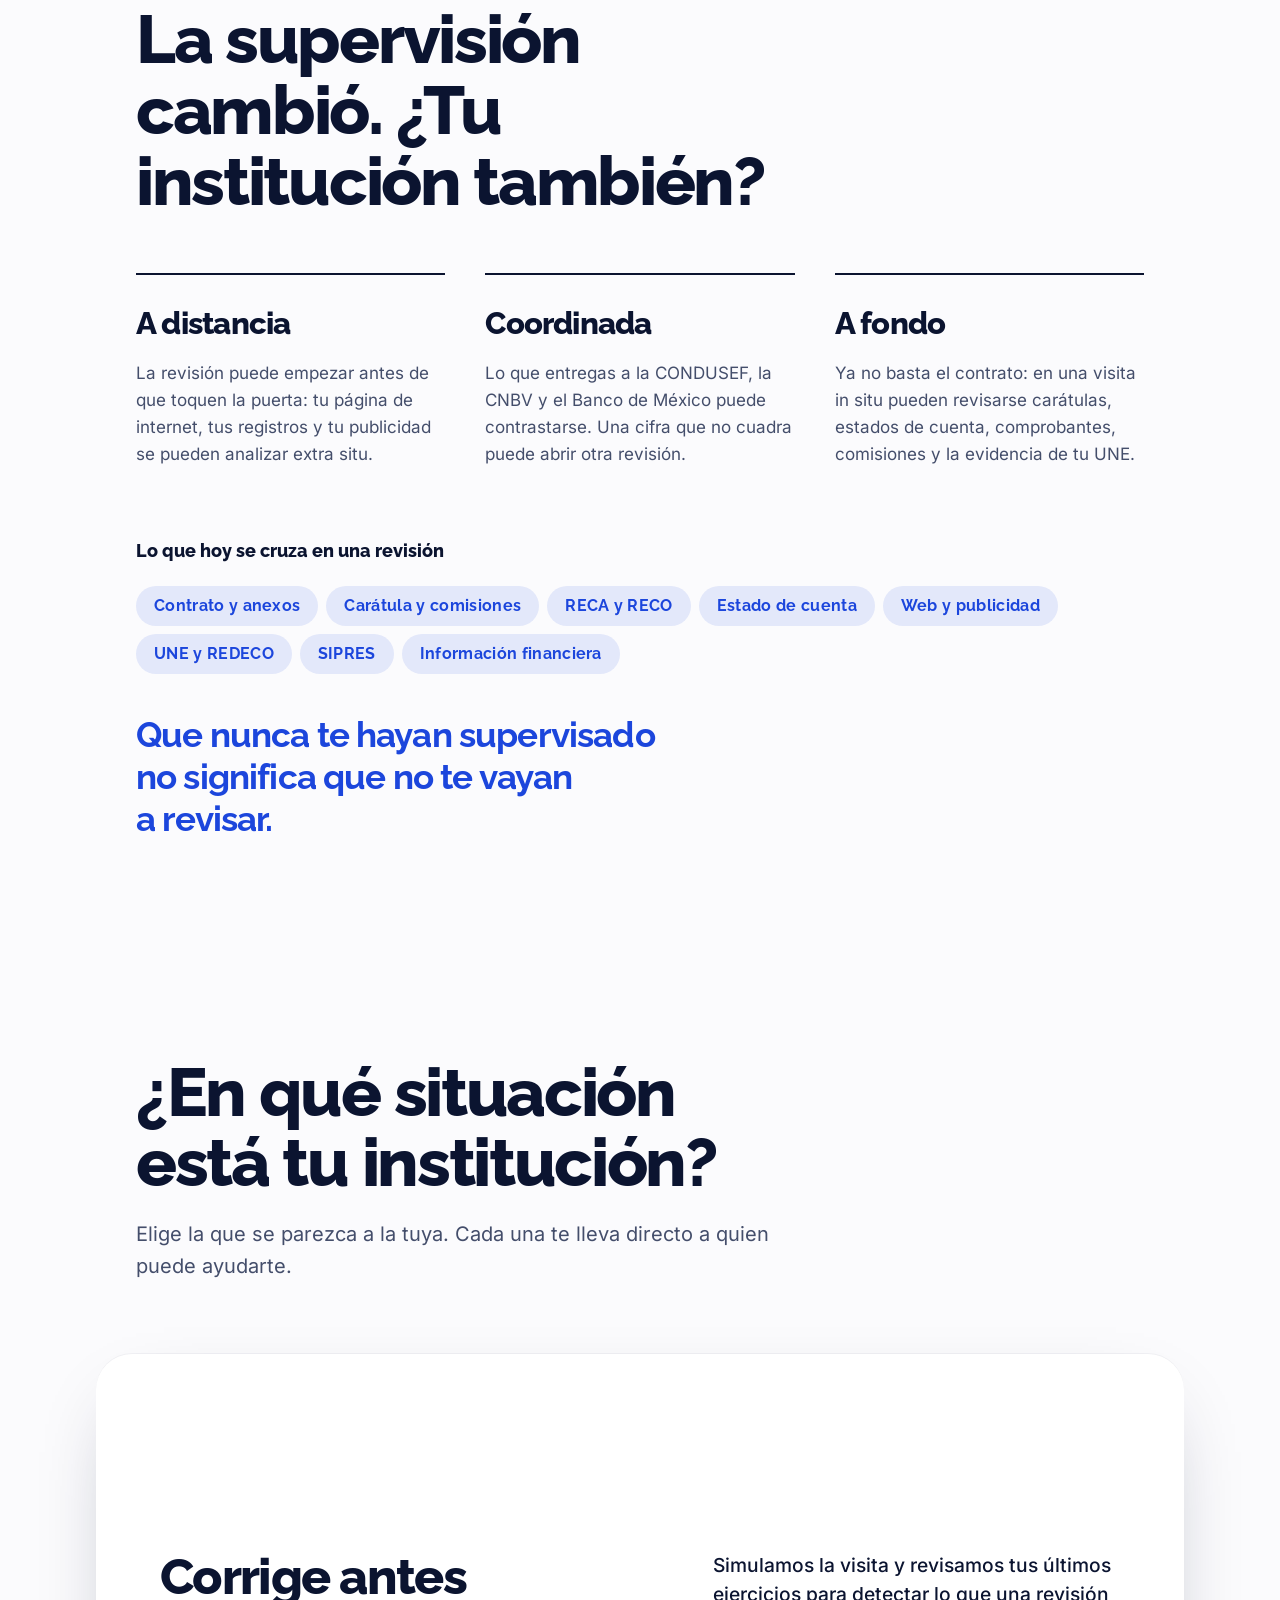
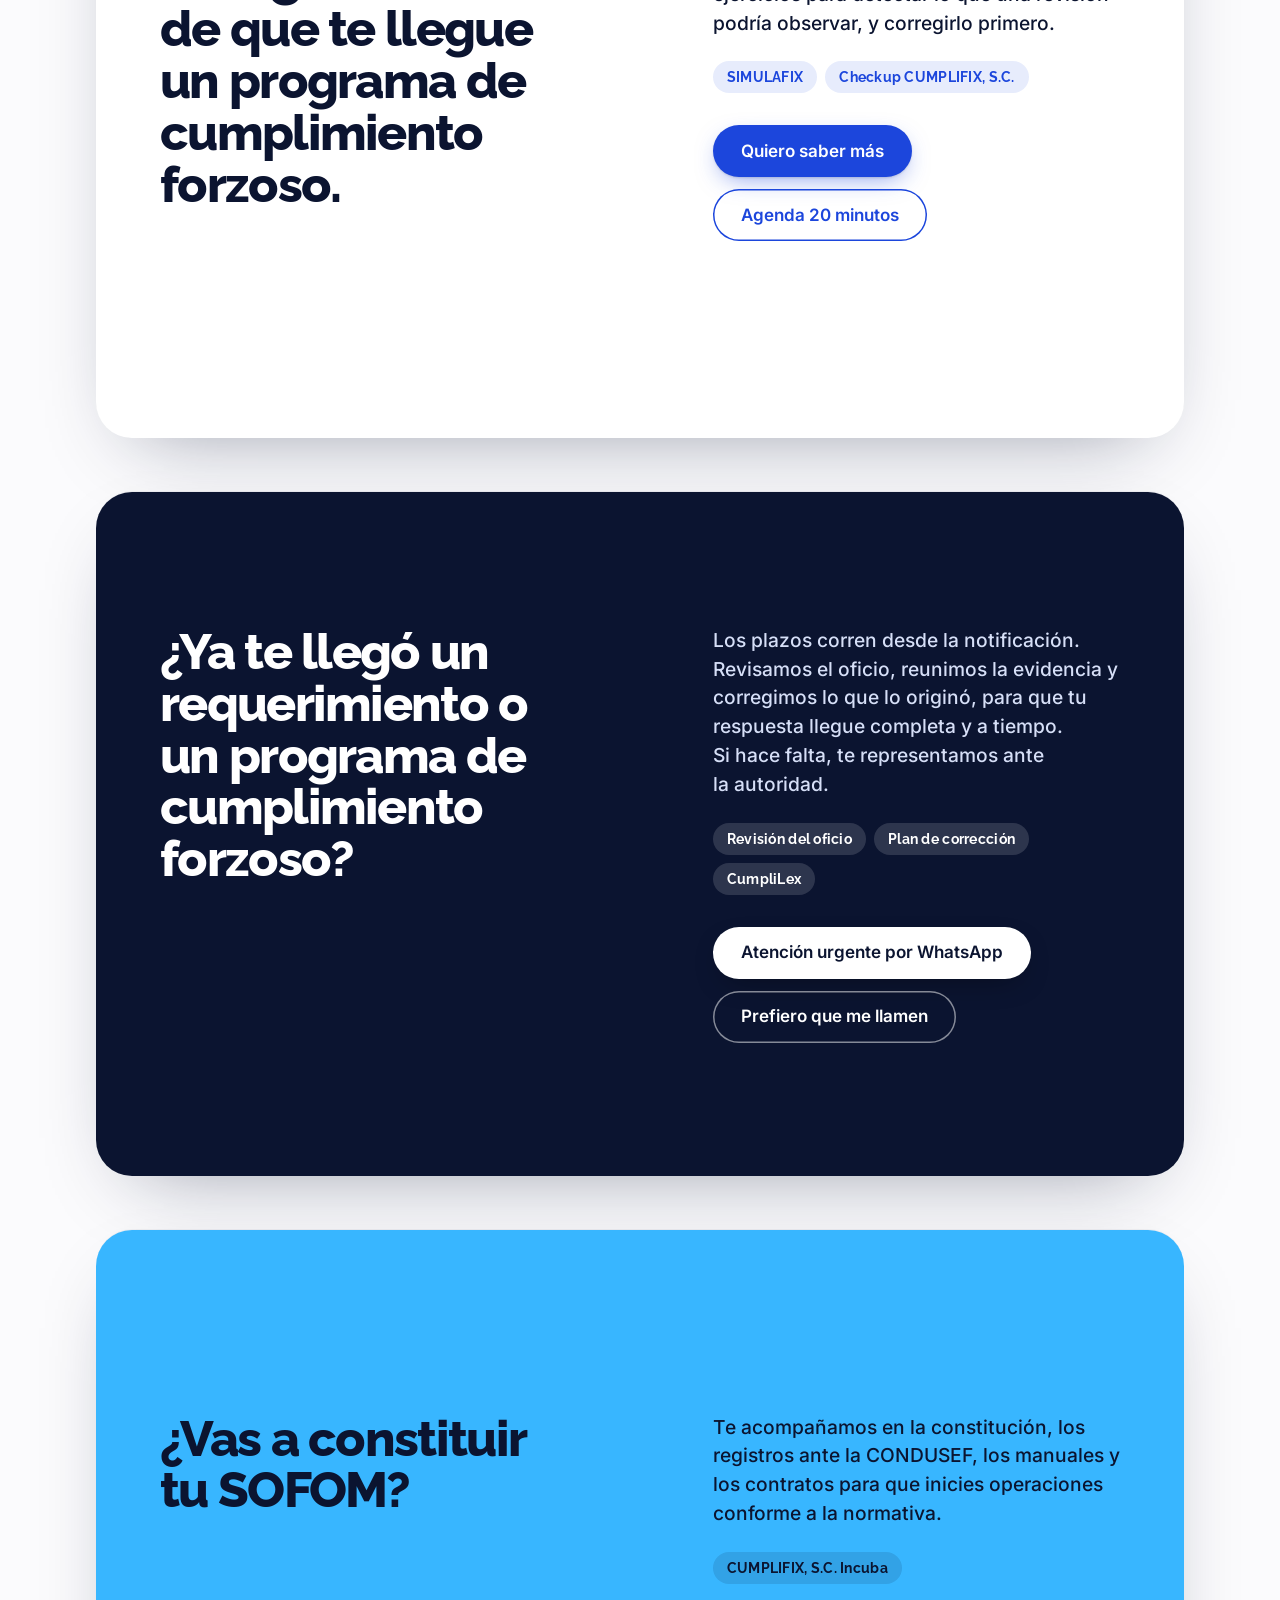
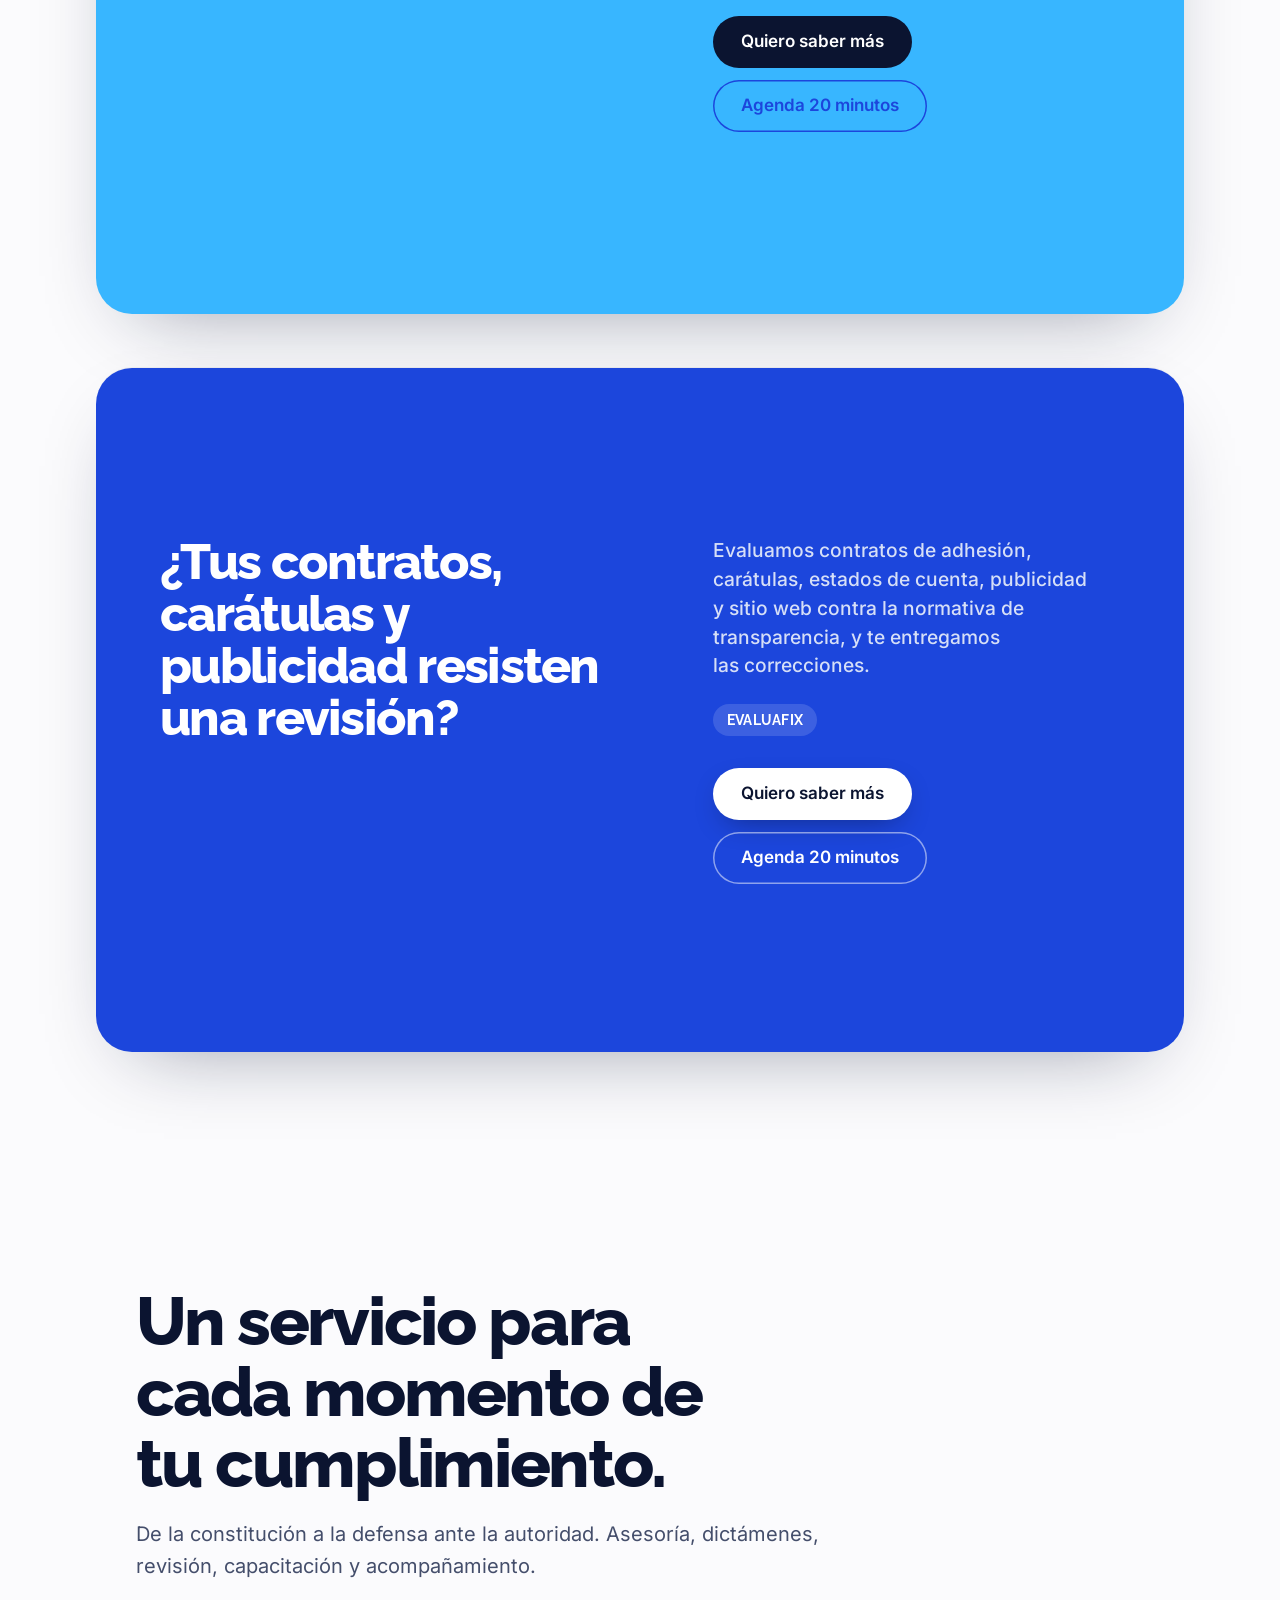
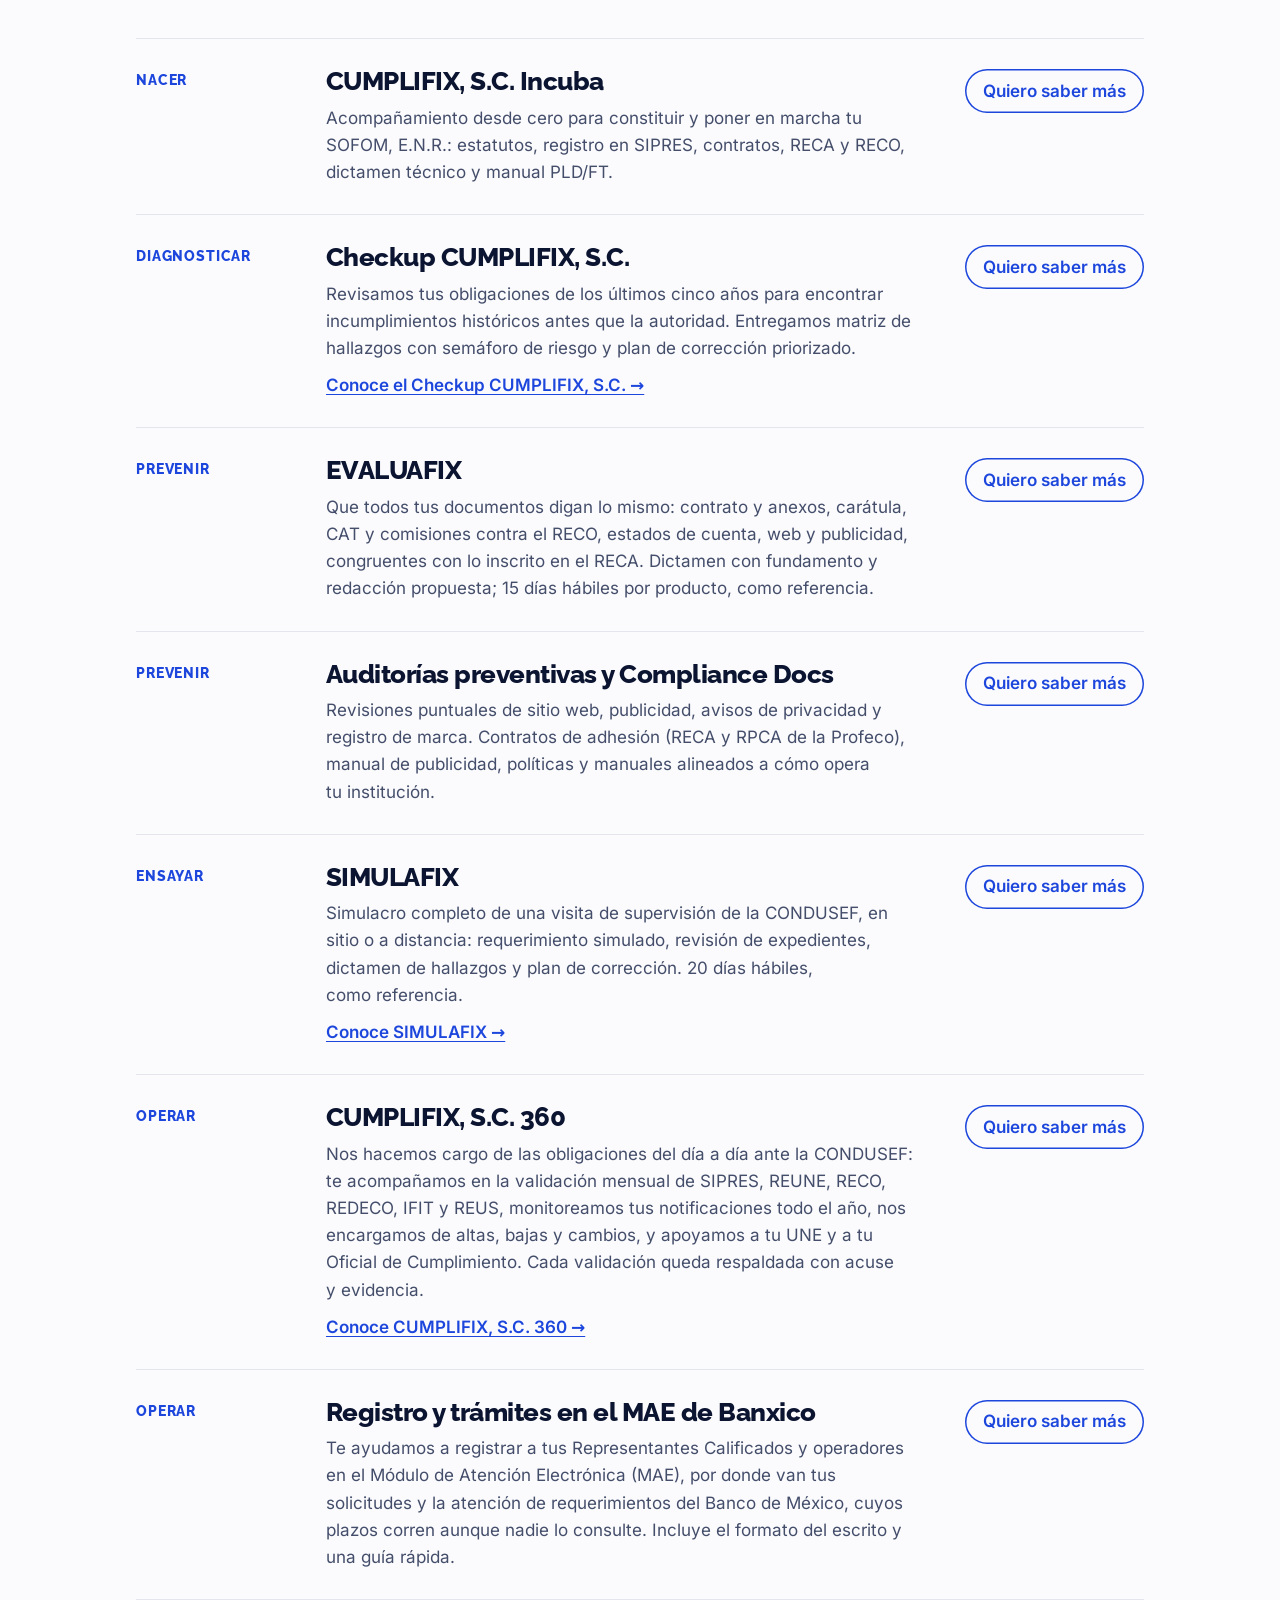
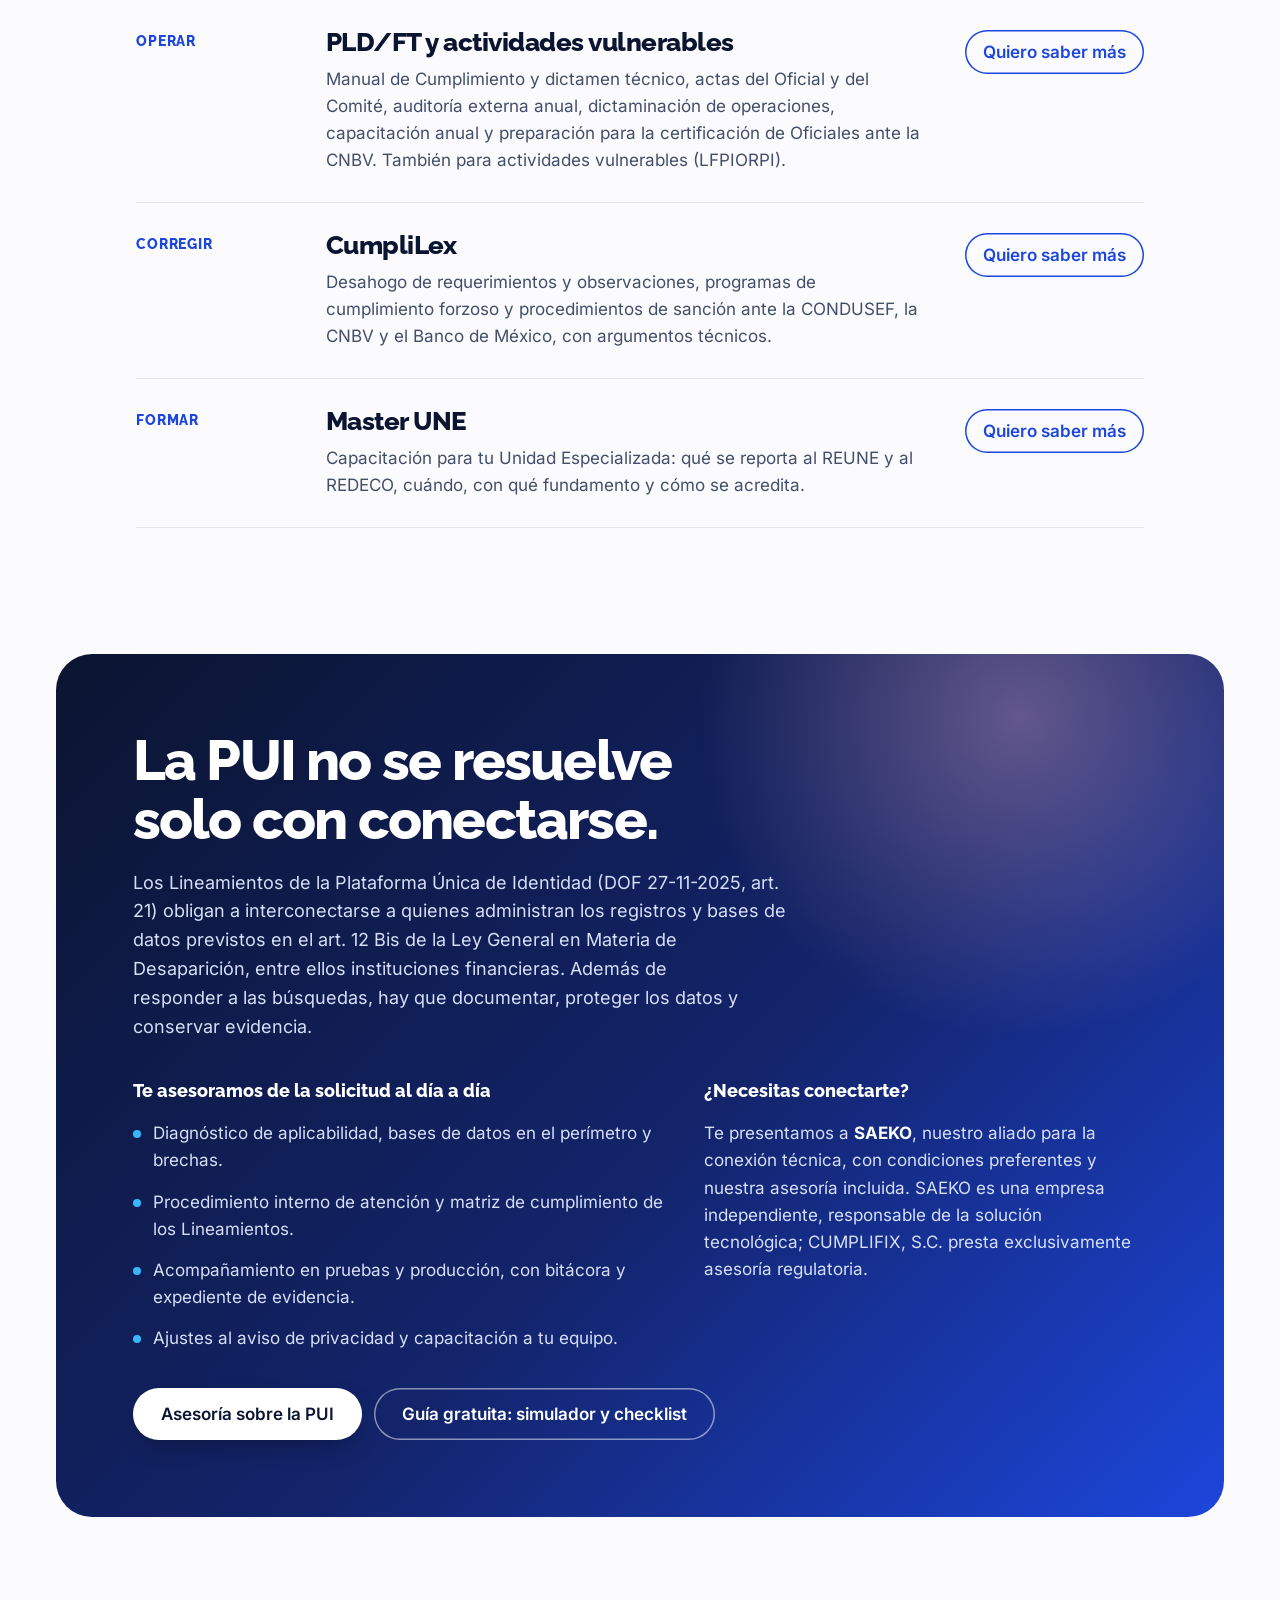
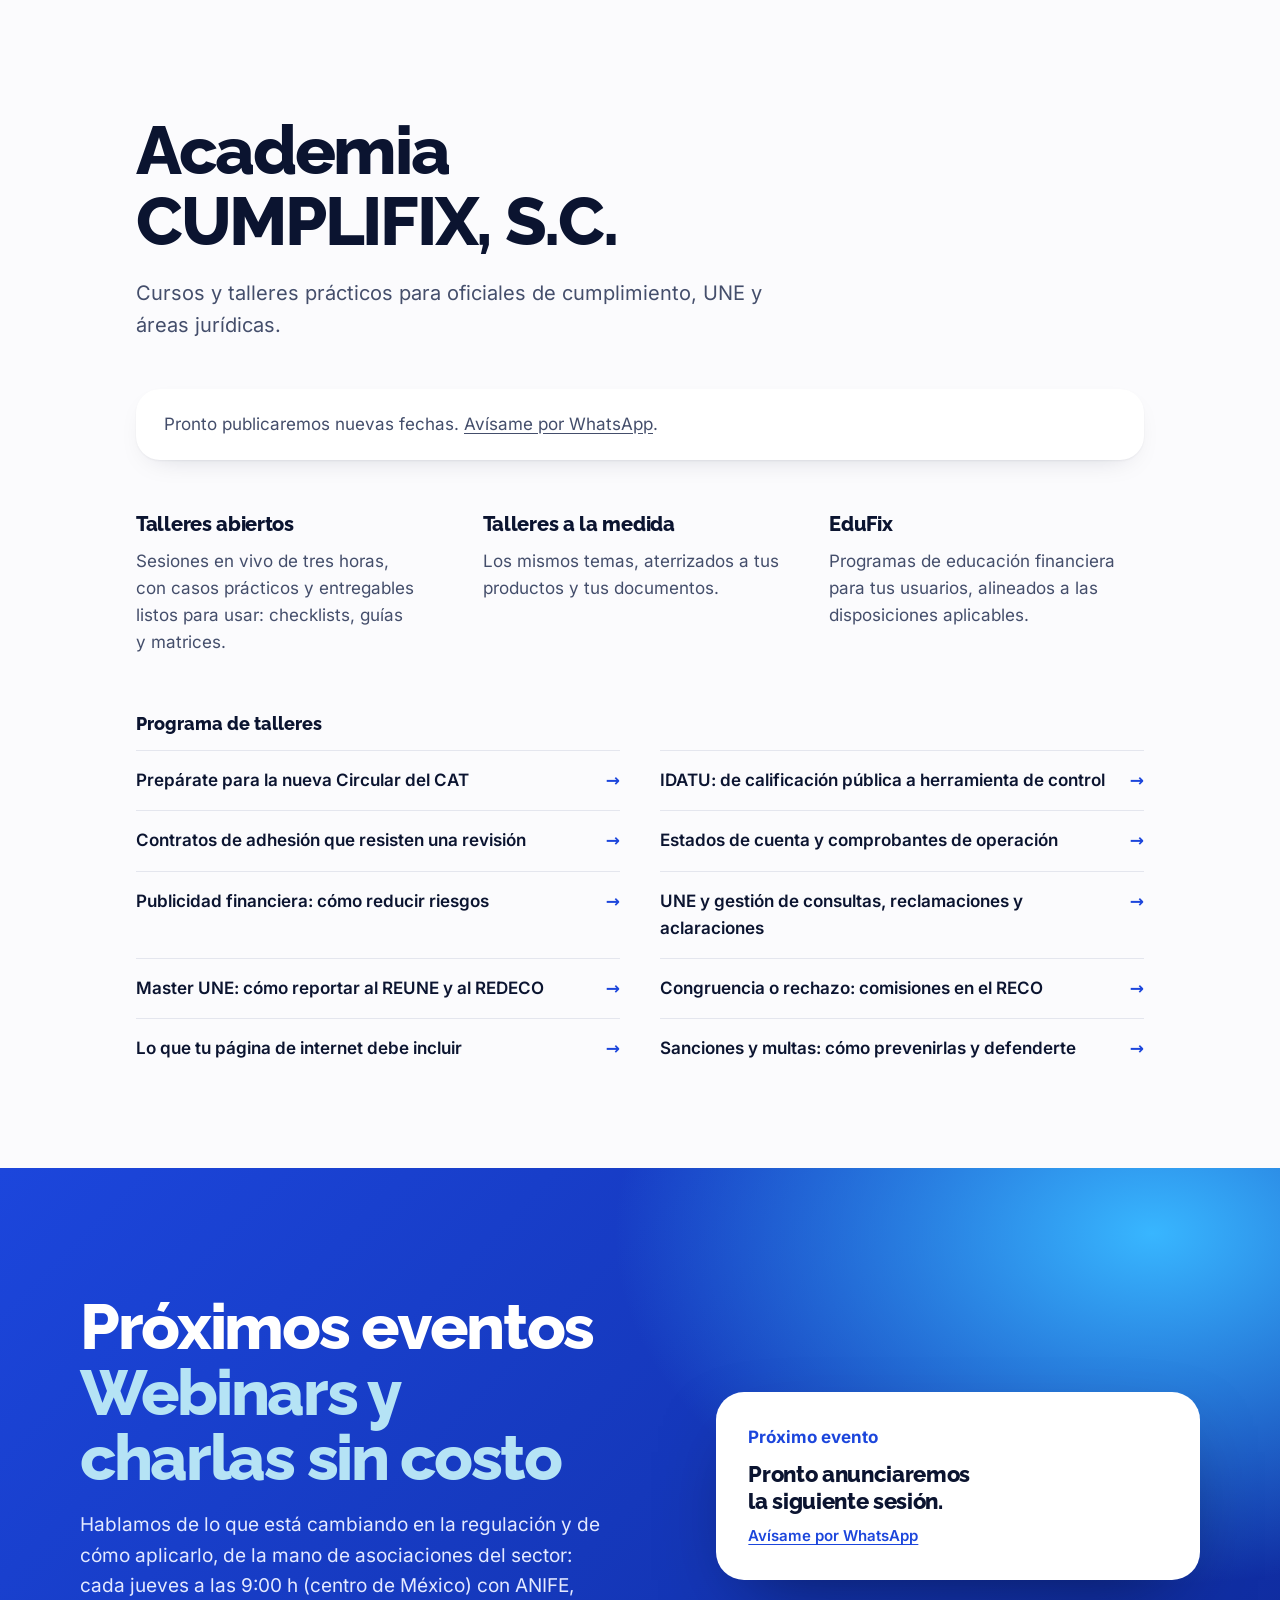
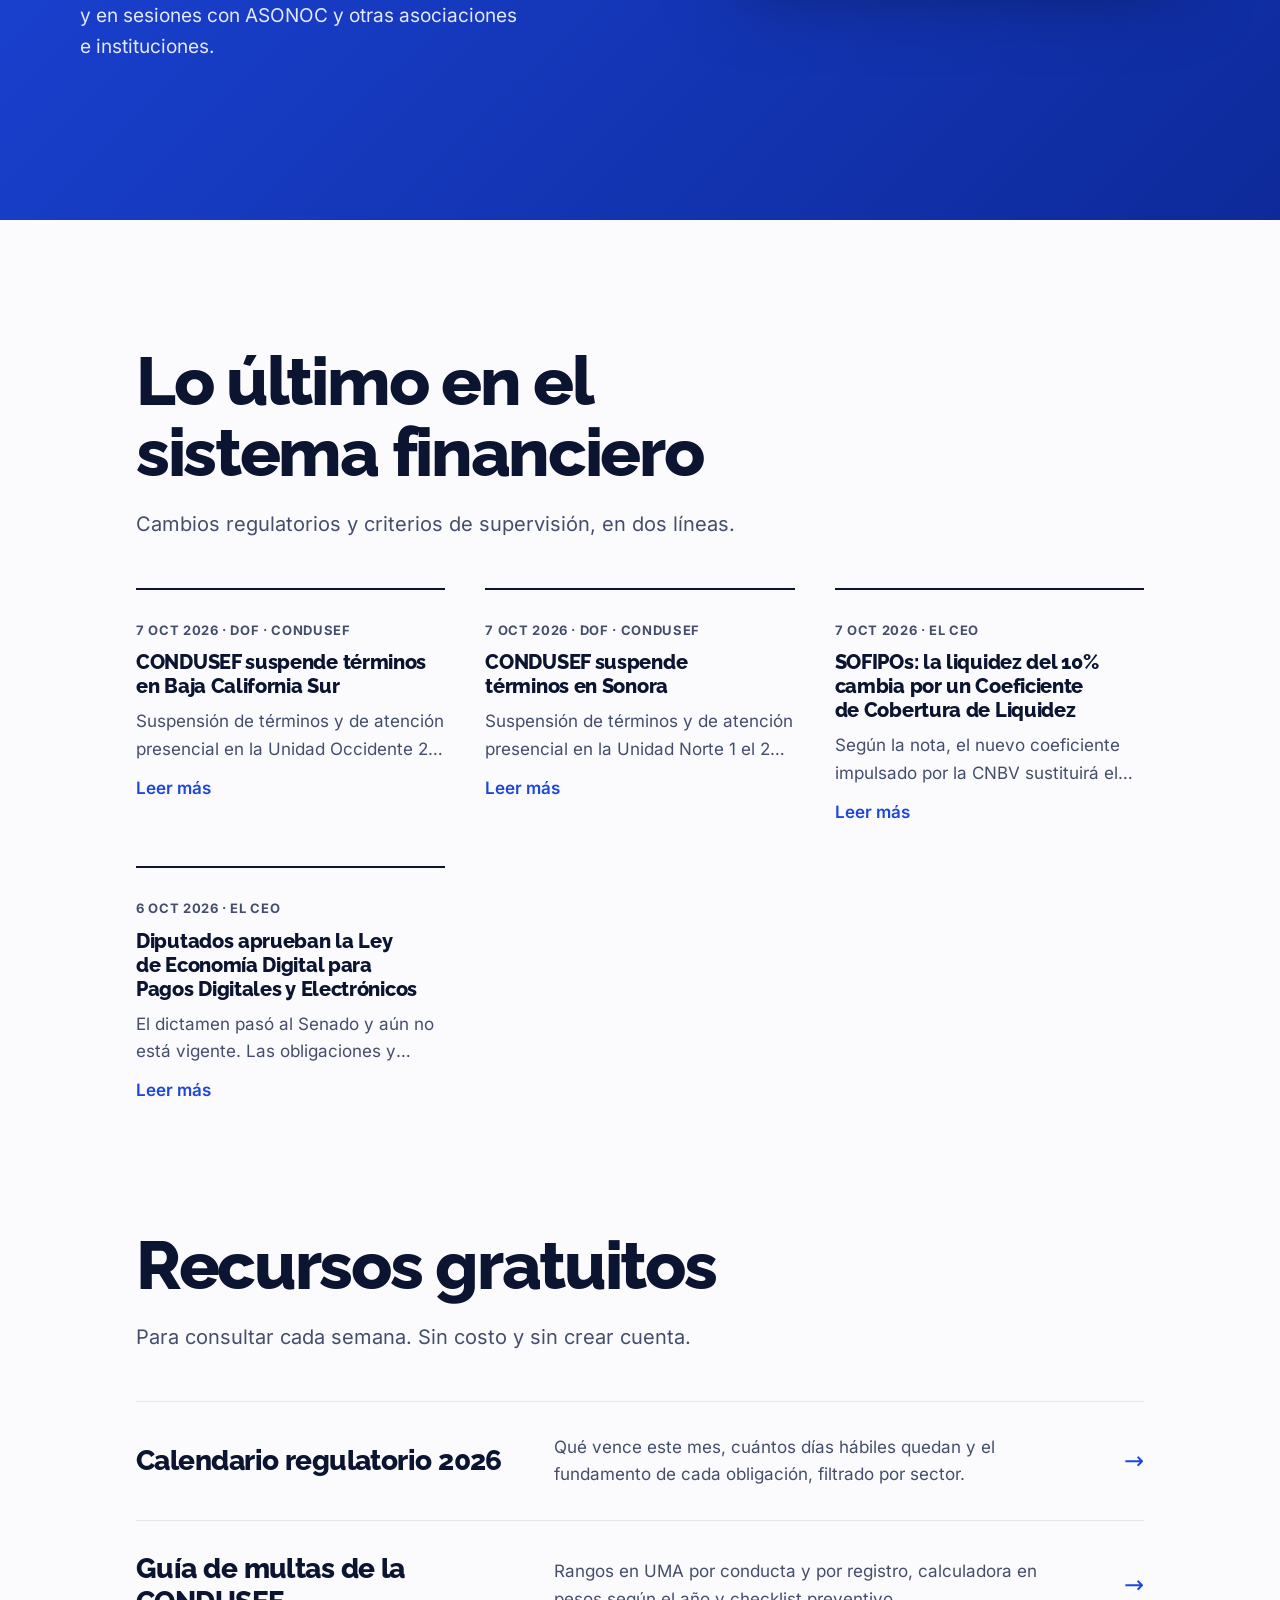
==== commit ae39a78a: "Transiciones entre páginas, imagen para compartir, título y descripción, CumpliLex con menor peso y " ====
--- a/index.html
+++ b/index.html
@@ -5,19 +5,19 @@
   <meta http-equiv="Content-Security-Policy" content="default-src 'none'; script-src 'self'; style-src 'self' 'unsafe-inline'; img-src 'self' data:; font-src 'self'; connect-src 'self' https://api.web3forms.com; manifest-src 'self'; base-uri 'none'; form-action 'none'; object-src 'none'; upgrade-insecure-requests">
   <meta name="referrer" content="strict-origin-when-cross-origin">
   <meta name="viewport" content="width=device-width, initial-scale=1">
-  <title>CUMPLIFIX, S.C. · Consultoría en cumplimiento normativo financiero</title>
-  <meta name="description" content="CUMPLIFIX, S.C.: consultoría en cumplimiento normativo financiero ante la CONDUSEF, la CNBV y el Banco de México. Revisiones, dictámenes, capacitación y acompañamiento para SOFOM, SOFIPO, SOCAP, IFPE, IFC, aseguradoras y bancos.">
+  <title>Consultoría en cumplimiento CONDUSEF, CNBV y Banxico · CUMPLIFIX, S.C.</title>
+  <meta name="description" content="Consultoría en cumplimiento normativo para SOFOM, SOFIPO, SOCAP, IFPE, bancos y aseguradoras ante la CONDUSEF, la CNBV y el Banco de México.">
   <meta property="og:site_name" content="CUMPLIFIX, S.C.">
   <meta property="og:title" content="CUMPLIFIX, S.C. · Cumple tus metas, nosotros tu cumplimiento">
   <meta property="og:description" content="Consultoría en cumplimiento normativo para instituciones financieras ante la CONDUSEF, la CNBV y el Banco de México.">
   <meta property="og:type" content="website">
   <meta property="og:url" content="https://cumplifix.com/">
-  <meta property="og:image" content="https://cumplifix.com/assets/img/logo-1000.png">
-  <meta property="og:image:width" content="1000">
-  <meta property="og:image:height" content="1000">
-  <meta property="og:image:alt" content="Logotipo de CUMPLIFIX, S.C.">
+  <meta property="og:image" content="https://cumplifix.com/assets/img/og-cumplifix.jpg">
+  <meta property="og:image:width" content="1200">
+  <meta property="og:image:height" content="630">
+  <meta property="og:image:alt" content="CUMPLIFIX, S.C. · Cumple tus metas, nosotros tu cumplimiento.">
   <meta property="og:locale" content="es_MX">
-  <meta name="twitter:card" content="summary">
+  <meta name="twitter:card" content="summary_large_image">
   <meta name="theme-color" content="#FBFBFD" media="(prefers-color-scheme: light)">
   <meta name="theme-color" content="#060A18" media="(prefers-color-scheme: dark)">
   <meta name="color-scheme" content="light dark">
@@ -81,7 +81,7 @@
   </script>
   <link rel="preload" href="assets/fonts/raleway-var.woff2" as="font" type="font/woff2" crossorigin>
   <link rel="preload" href="assets/fonts/inter-var.woff2" as="font" type="font/woff2" crossorigin>
-  <link rel="stylesheet" href="assets/css/main.css?v=20261008f">
+  <link rel="stylesheet" href="assets/css/main.css?v=20261009a">
   <script src="assets/js/boot.js?v=20261008b"></script>
 </head>
 <body>
@@ -197,9 +197,9 @@
             <h3 class="scard-name">¿Ya te llegó un requerimiento o un programa de cumplimiento forzoso?</h3>
           </div>
           <div class="scard-body">
-            <p class="scard-claim">Los plazos corren desde la notificación. Revisamos el oficio, armamos la respuesta con su soporte y te representamos ante la autoridad.</p>
-            <ul class="chips"><li>Atención urgente</li><li>CumpliLex</li></ul>
-            <div class="scard-ctas"><a class="btn btn-light" href="https://wa.me/525571462367?text=Hola%2C%20recib%C3%AD%20un%20requerimiento%20o%20programa%20de%20cumplimiento%20forzoso%20y%20necesito%20atenci%C3%B3n%20urgente." target="_blank" rel="noopener" data-wa-fixed>Atención urgente por WhatsApp</a><a class="btn btn-ghost-dark" href="#contacto" data-tema="CumpliLex" data-origen="ruta">Prefiero que me llamen</a></div>
+            <p class="scard-claim">Los plazos corren desde la notificación. Revisamos el oficio, reunimos la evidencia y corregimos lo que lo originó, para que tu respuesta llegue completa y a tiempo. Si hace falta, te representamos ante la autoridad.</p>
+            <ul class="chips"><li>Revisión del oficio</li><li>Plan de corrección</li><li>CumpliLex</li></ul>
+            <div class="scard-ctas"><a class="btn btn-light" href="https://wa.me/525571462367?text=Hola%2C%20recib%C3%AD%20un%20requerimiento%20o%20programa%20de%20cumplimiento%20forzoso%20y%20necesito%20atenci%C3%B3n%20urgente." target="_blank" rel="noopener" data-wa-fixed>Atención urgente por WhatsApp</a><a class="btn btn-ghost-dark" href="#contacto" data-tema="Requerimiento o programa de cumplimiento forzoso" data-origen="ruta">Prefiero que me llamen</a></div>
           </div>
         </article>
         <article class="scard t-sky" id="ruta-sofom" data-scard>
--- a/assets/css/main.css
+++ b/assets/css/main.css
@@ -945,3 +945,32 @@
   .g-table-reg td:nth-child(3) { margin-top: 6px; font-size: .8125rem; color: var(--ink-2); }
   .g-table-reg td:first-child { font-size: .875rem; }
 }
+
+/* ============ Transiciones ============ */
+@media (prefers-reduced-motion: no-preference) {
+  /* Entre páginas: la página que sale se desvanece y la nueva sube suavemente; el menú se queda fijo */
+  @view-transition { navigation: auto; }
+  .nav { view-transition-name: nav; }
+  ::view-transition-old(root) { animation: vt-out .22s cubic-bezier(0.4, 0, 1, 1) both; }
+  ::view-transition-new(root) { animation: vt-in .5s var(--ease-out) .05s both; }
+  @keyframes vt-out { to { opacity: 0; transform: translateY(-10px); } }
+  @keyframes vt-in { from { opacity: 0; transform: translateY(18px); } }
+  /* Dentro de una página sin desplazamiento suave por JS */
+  html:not(.lenis) { scroll-behavior: smooth; }
+  /* Menú en celular */
+  .nav.is-open .nav-links { animation: menu-in .35s var(--ease-out) both; }
+  @keyframes menu-in { from { opacity: 0; transform: translateY(-10px); } }
+  /* Preguntas frecuentes y avisos plegables: abren y cierran con suavidad */
+  details { interpolate-size: allow-keywords; }
+  details::details-content { height: 0; overflow: clip; transition: height .4s var(--ease-out), content-visibility .4s allow-discrete; }
+  details[open]::details-content { height: auto; }
+}
+[id] { scroll-margin-top: calc(var(--nav-h) + 16px); }
+
+/* Menú en celulares angostos: que el nombre no choque con el botón */
+@media (max-width: 400px) {
+  .brand { gap: 8px; font-size: .8125rem; }
+  .brand img { width: 26px; height: 26px; }
+  .nav .btn-sm { padding: 0 12px; font-size: .8125rem; min-height: 34px; }
+  .nav-inner { gap: 8px; }
+}
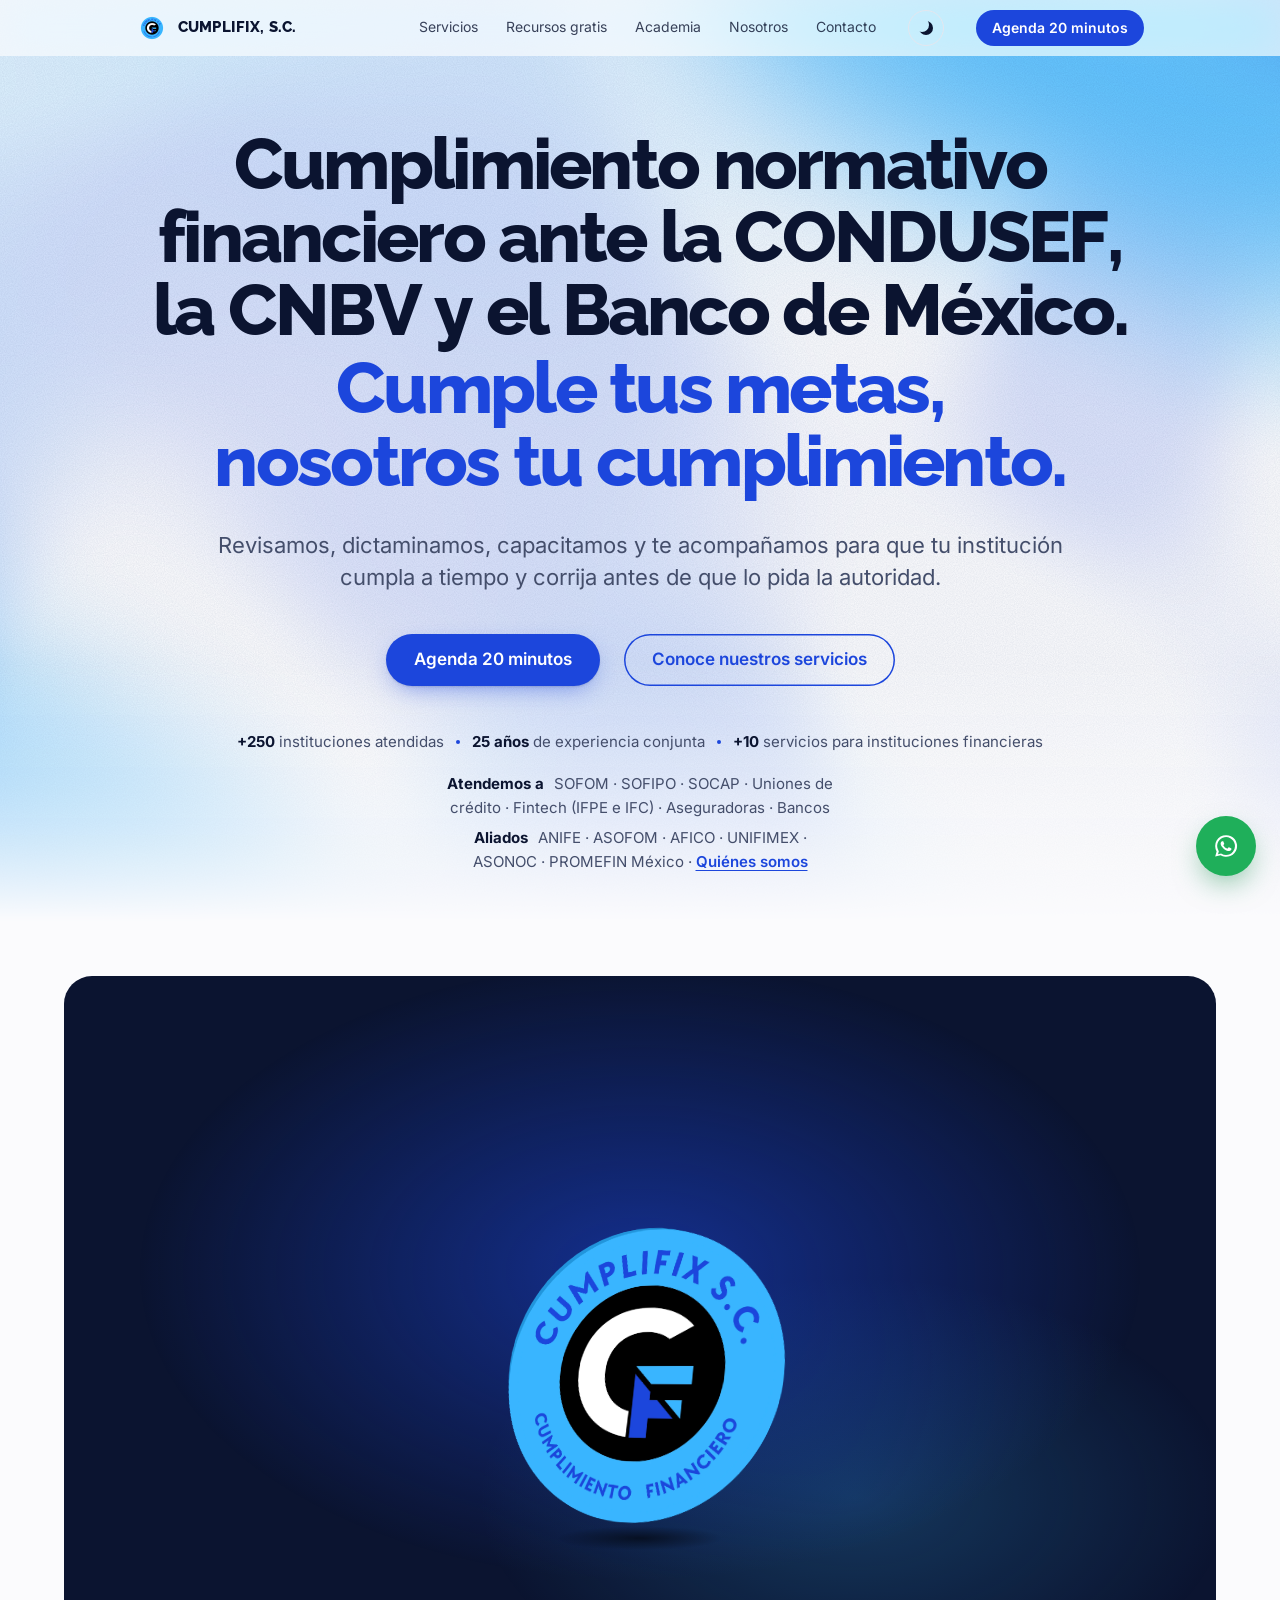
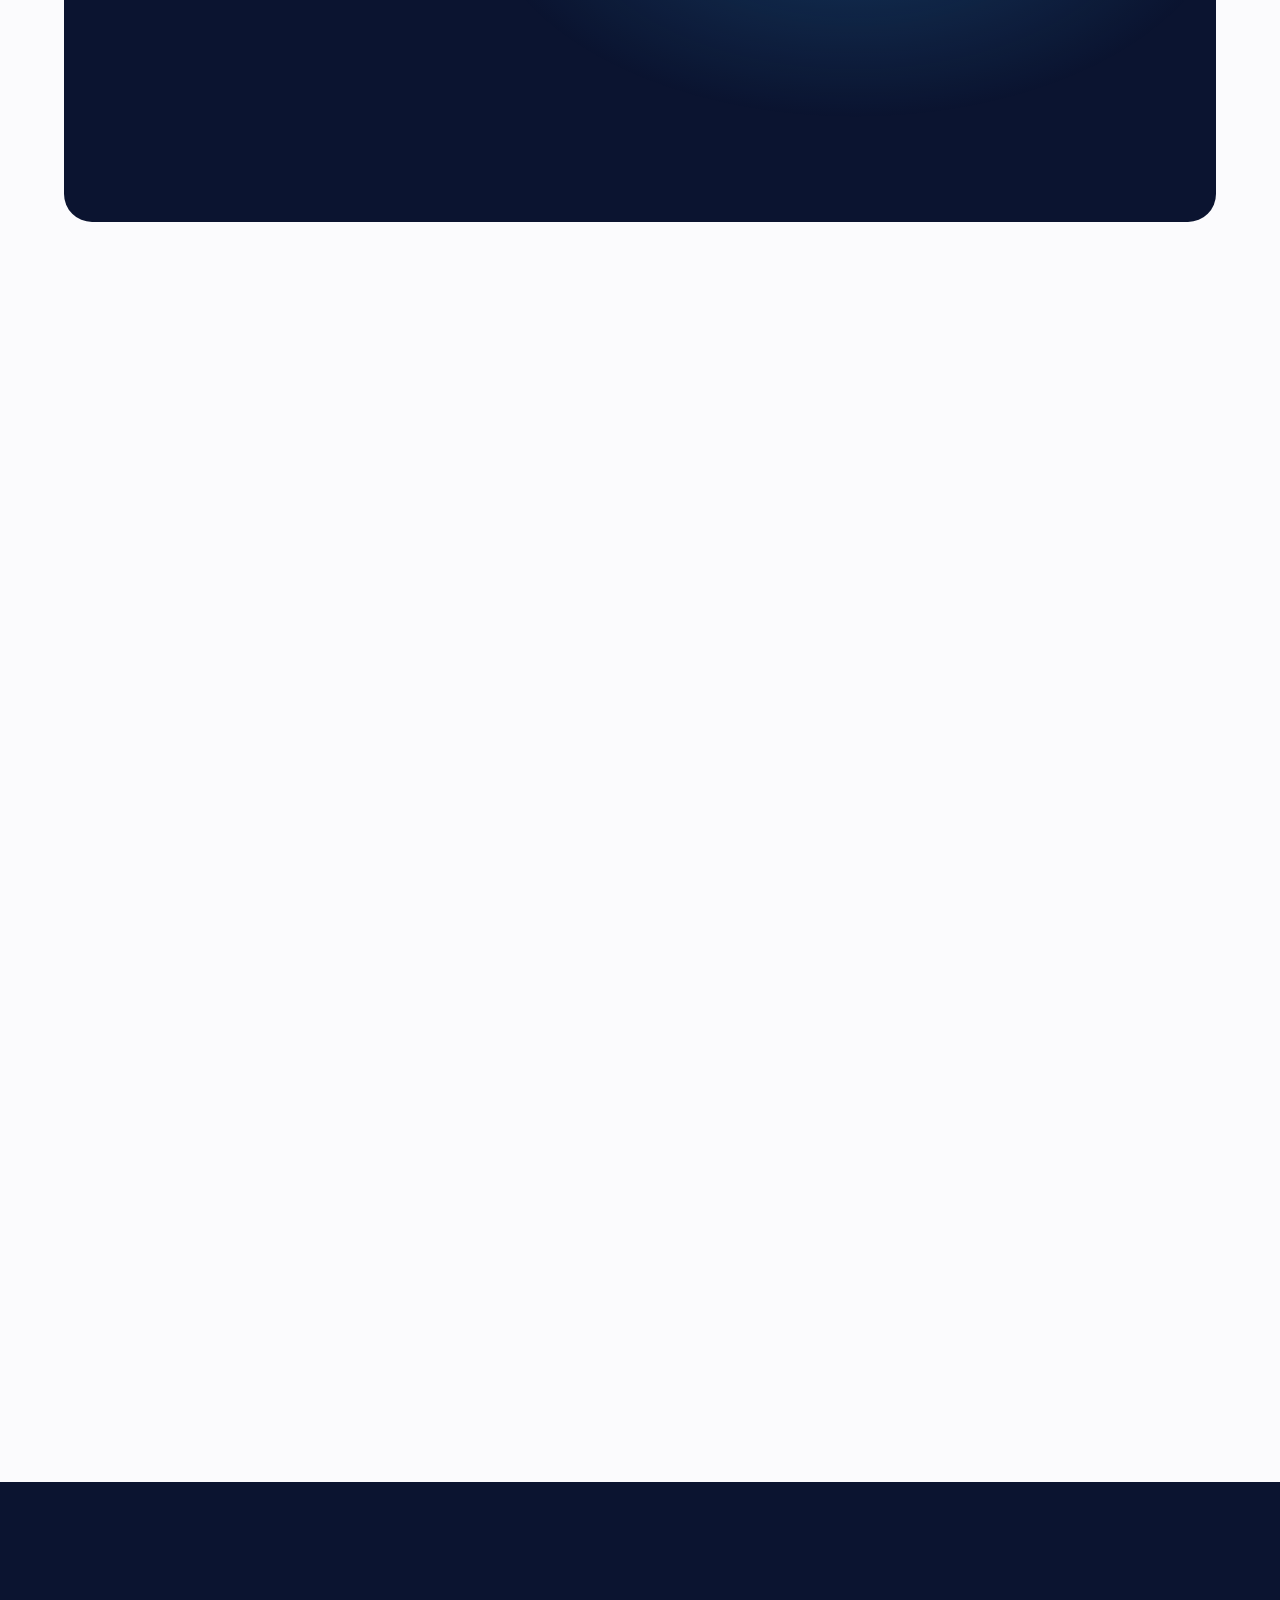
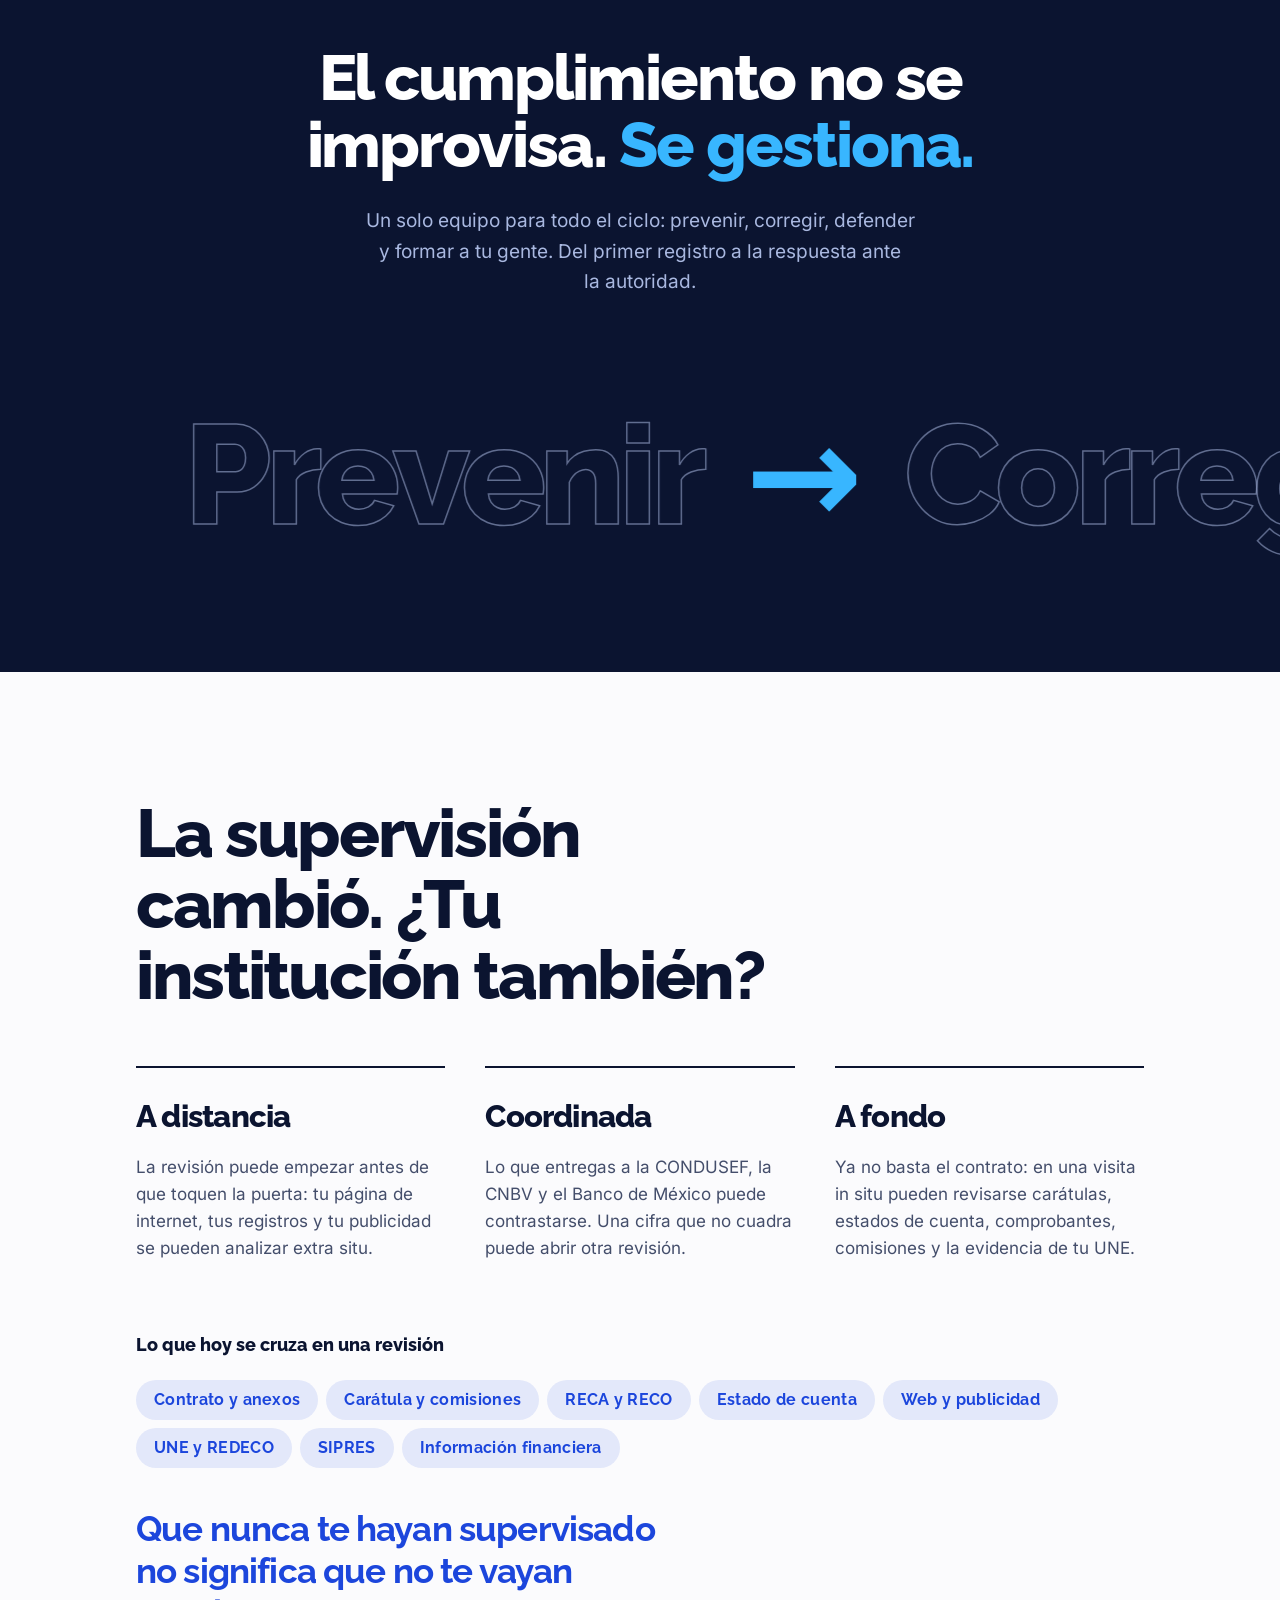
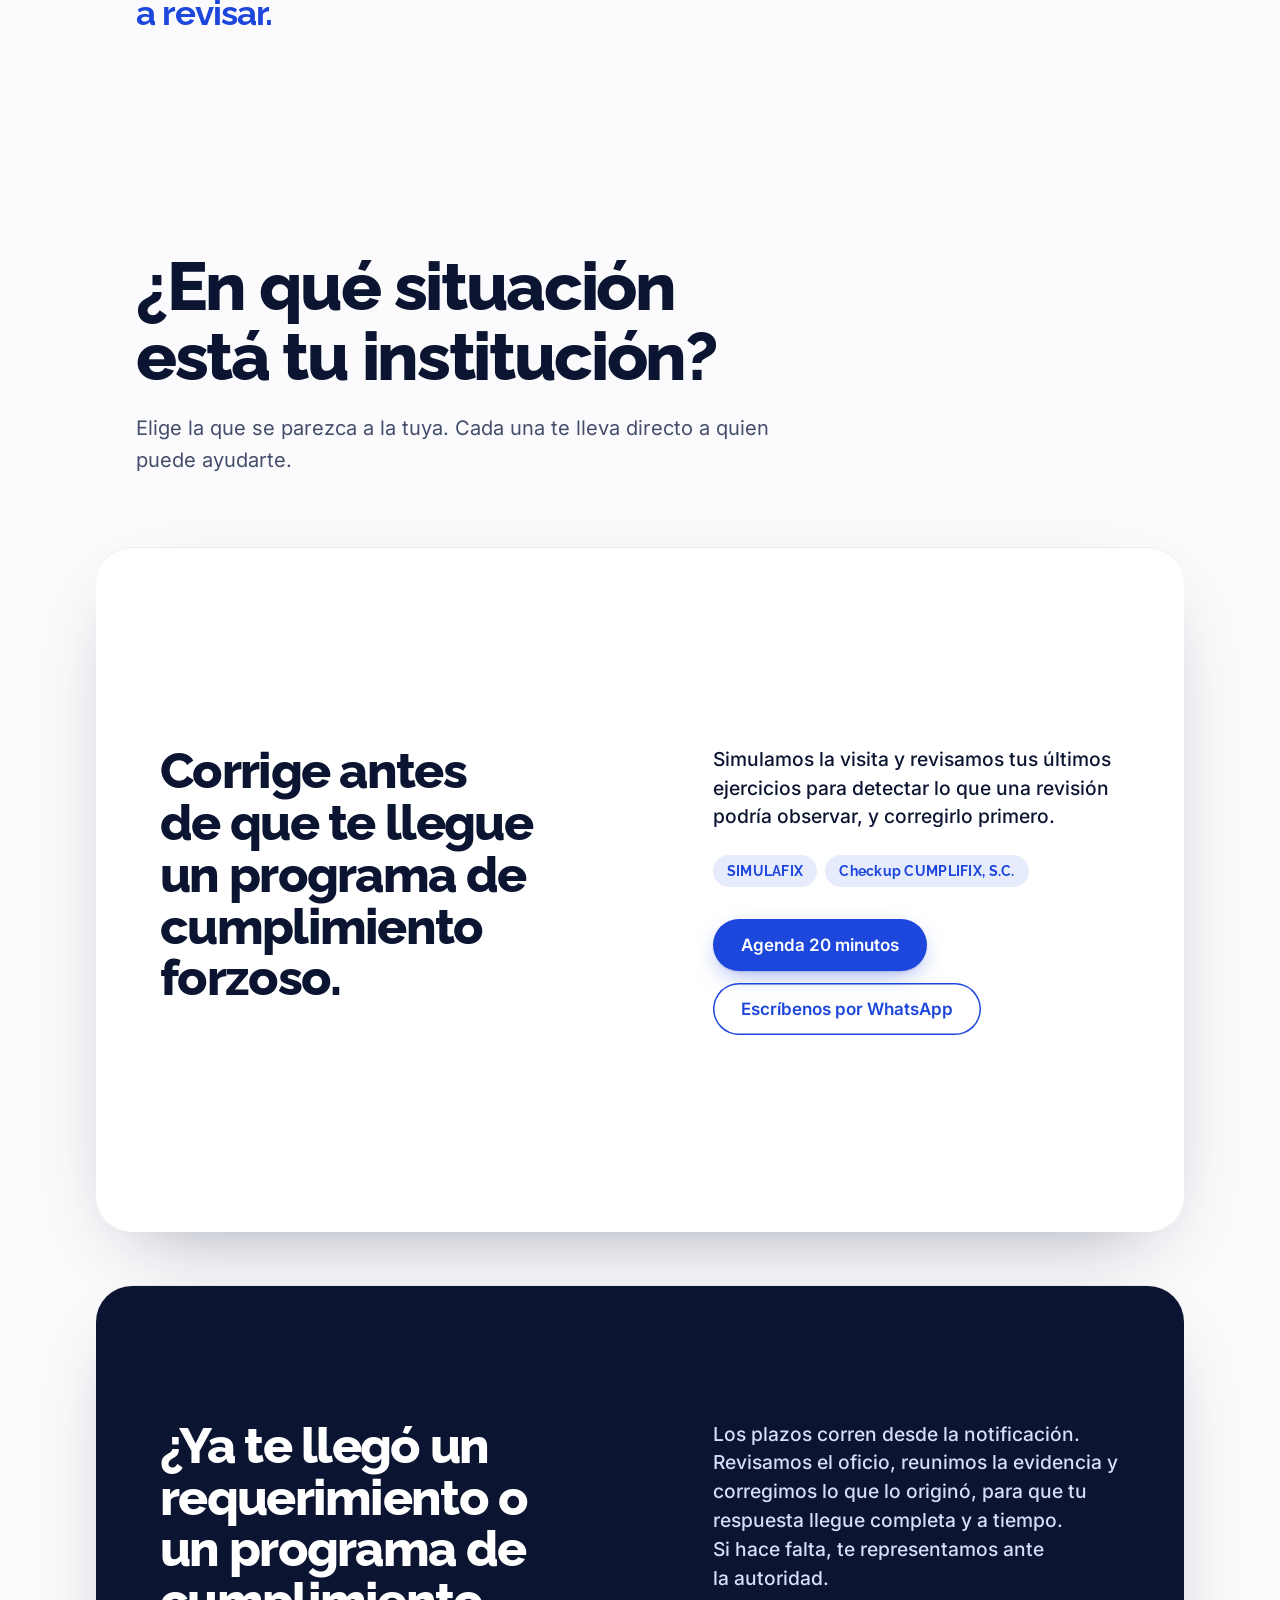
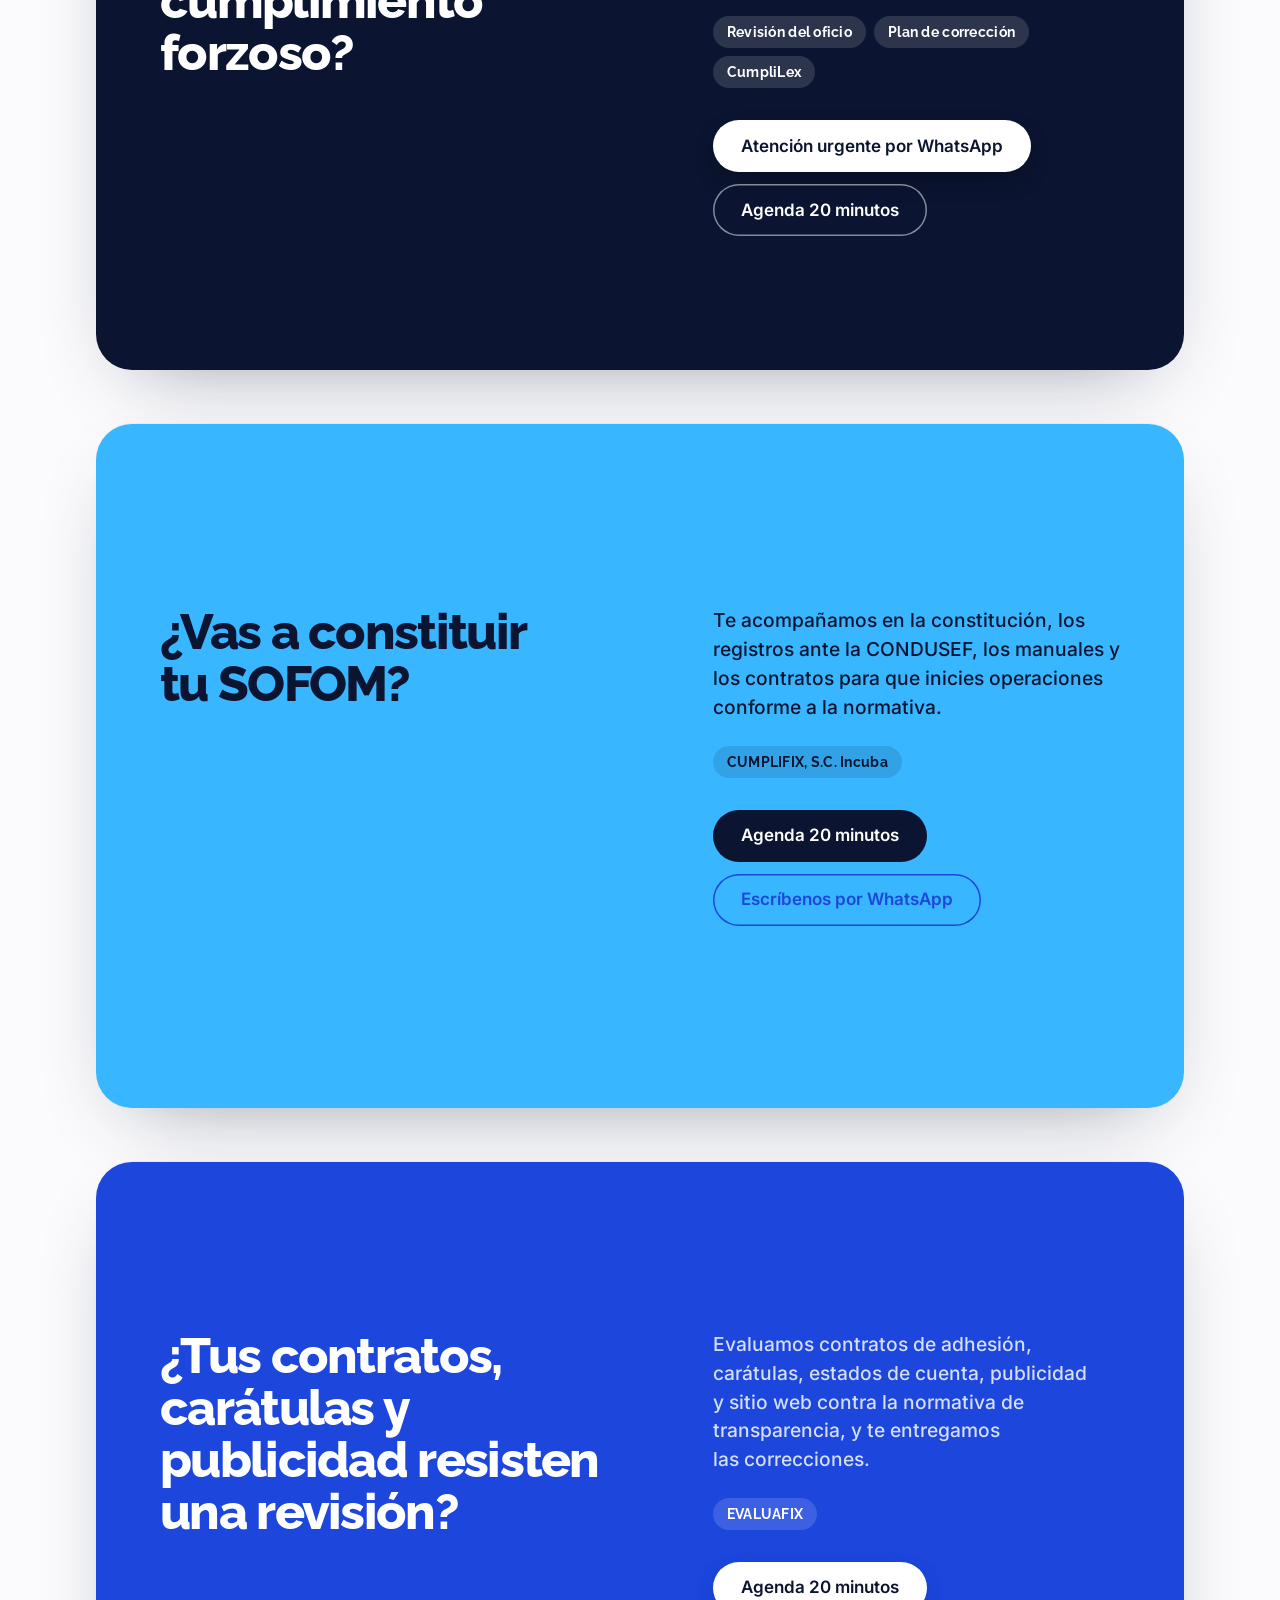
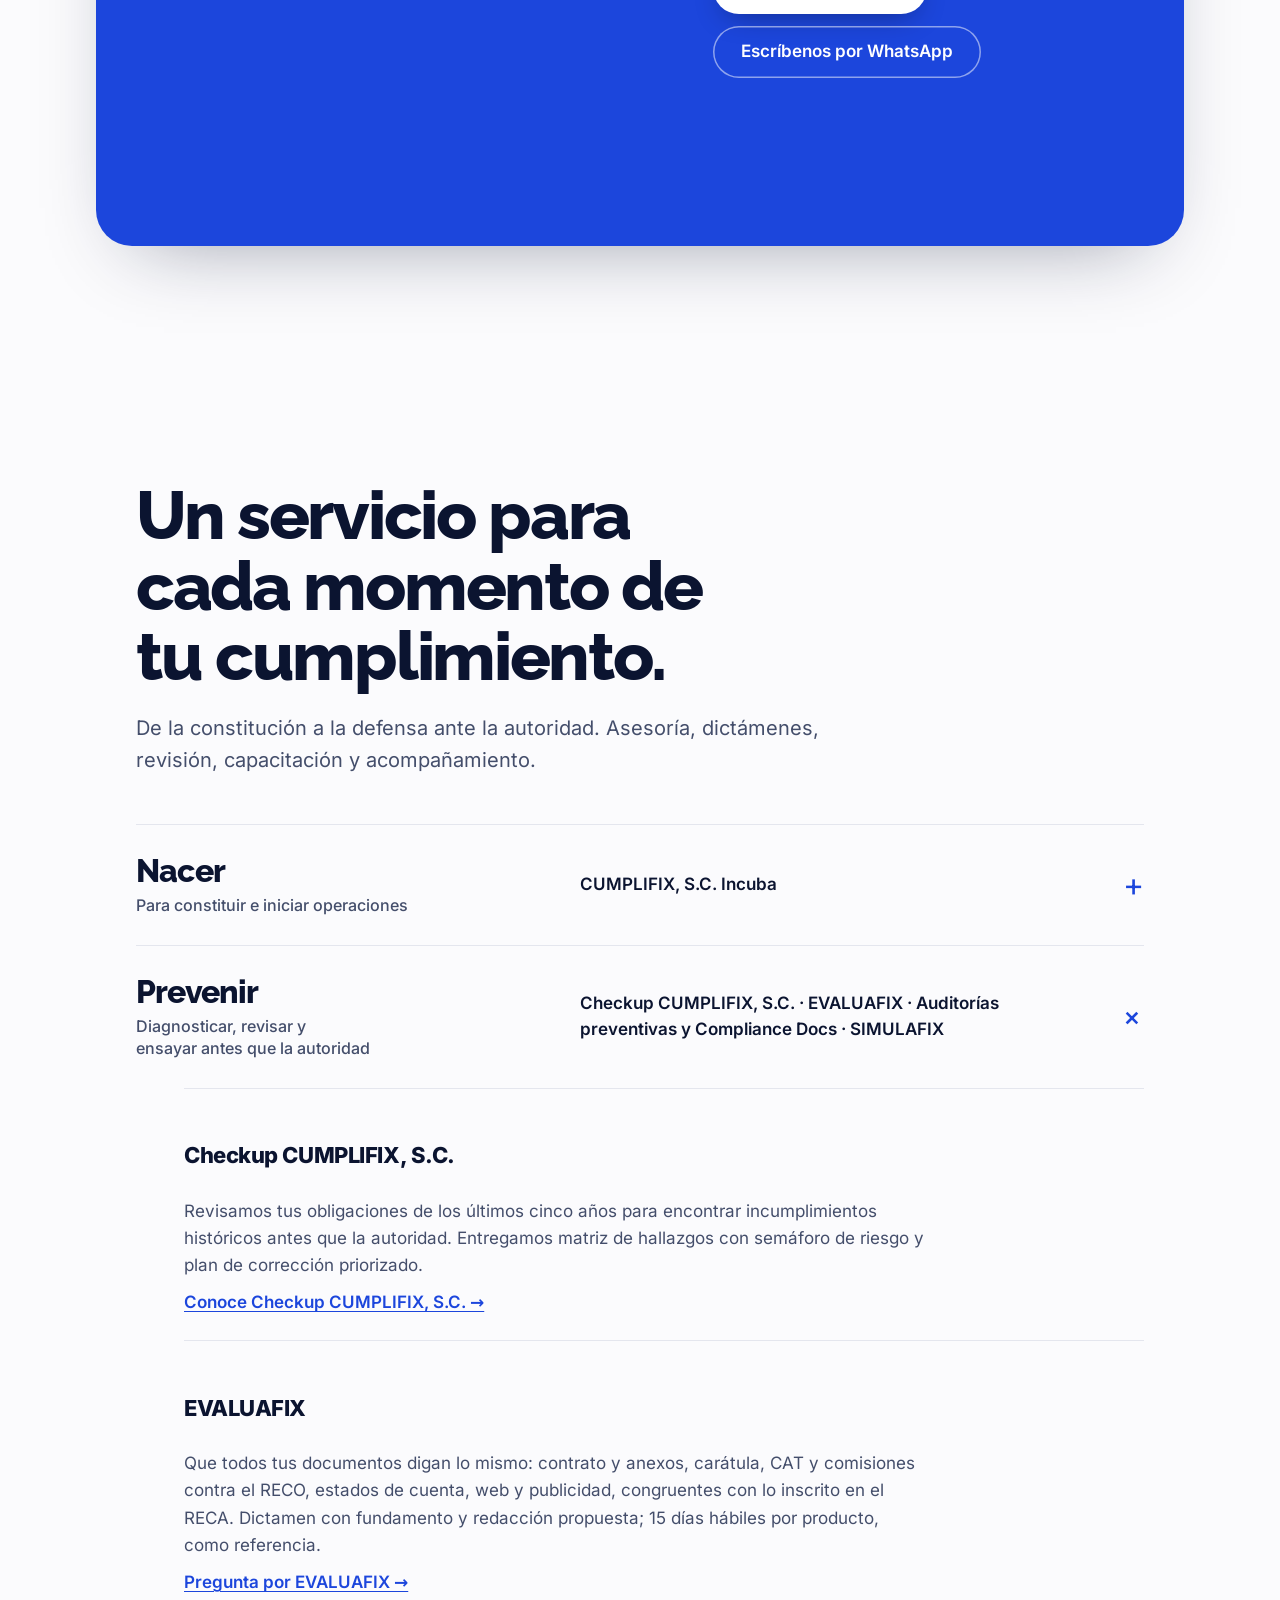
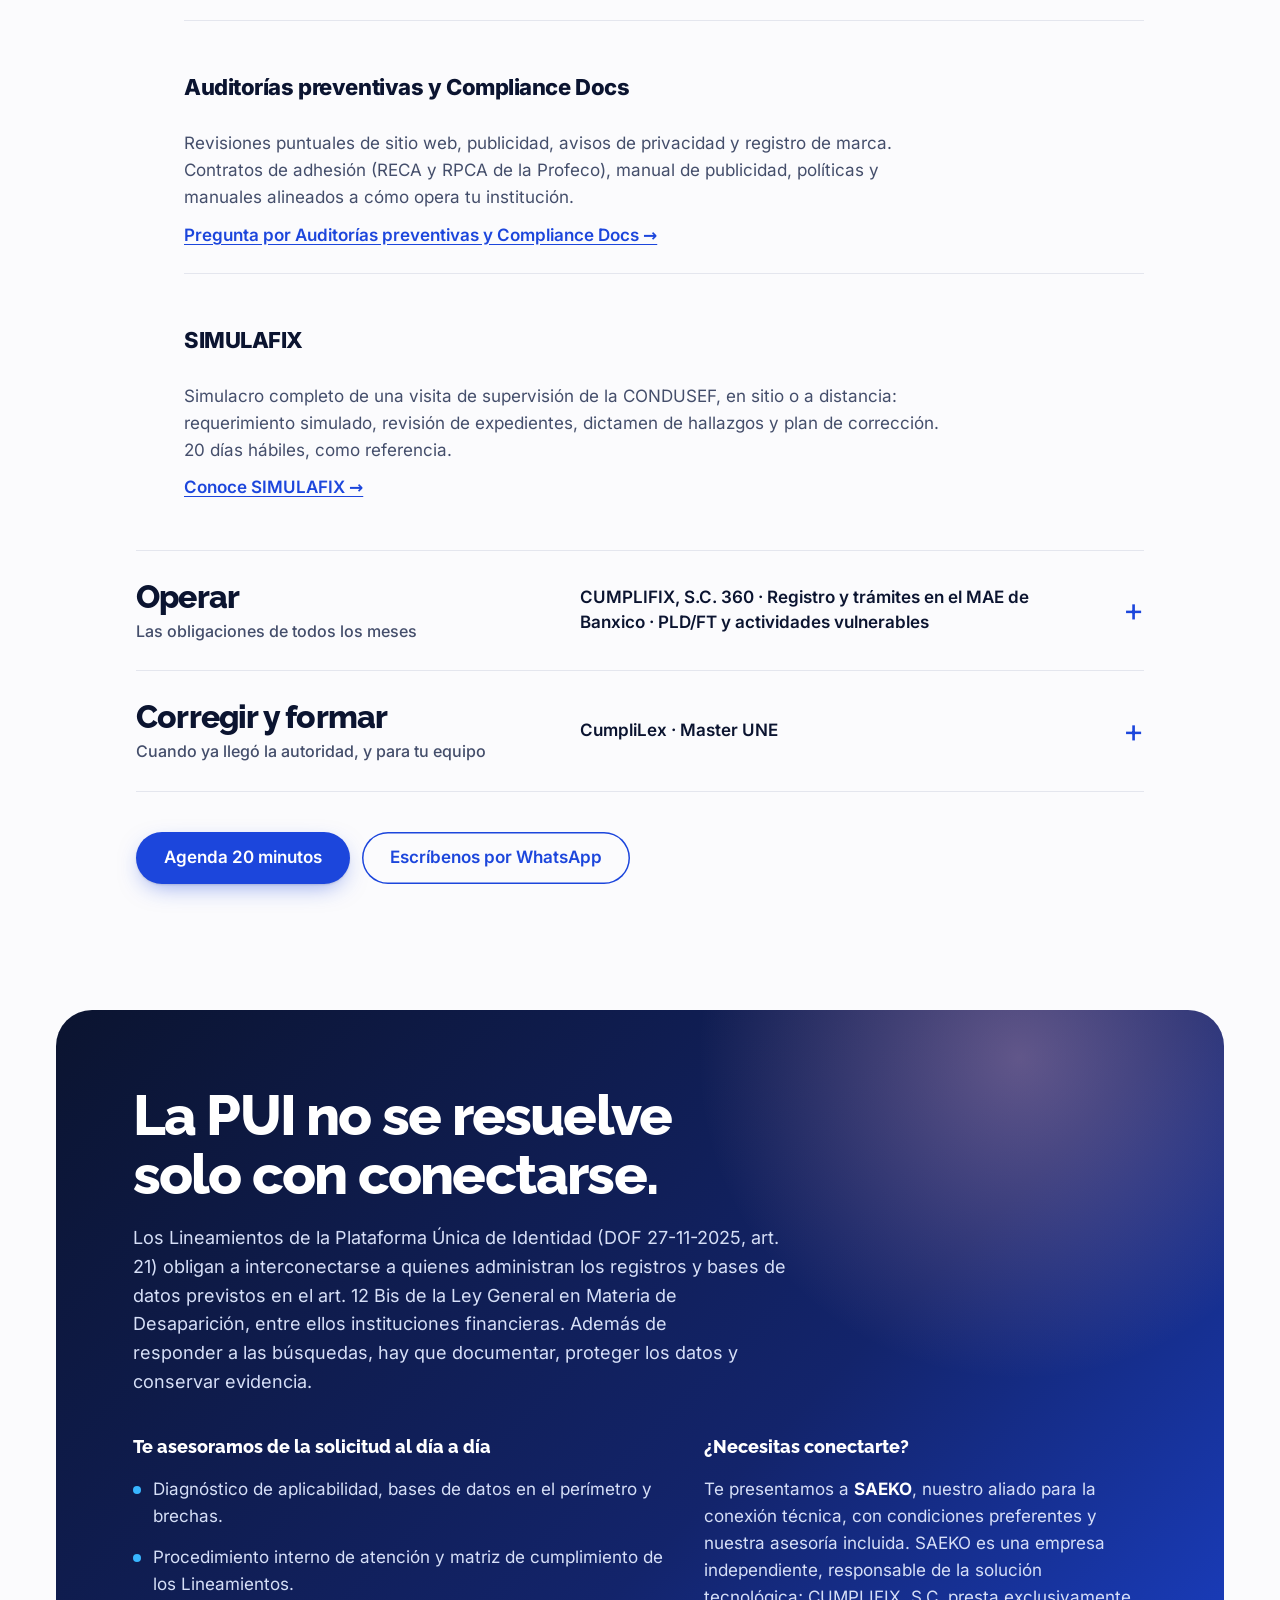
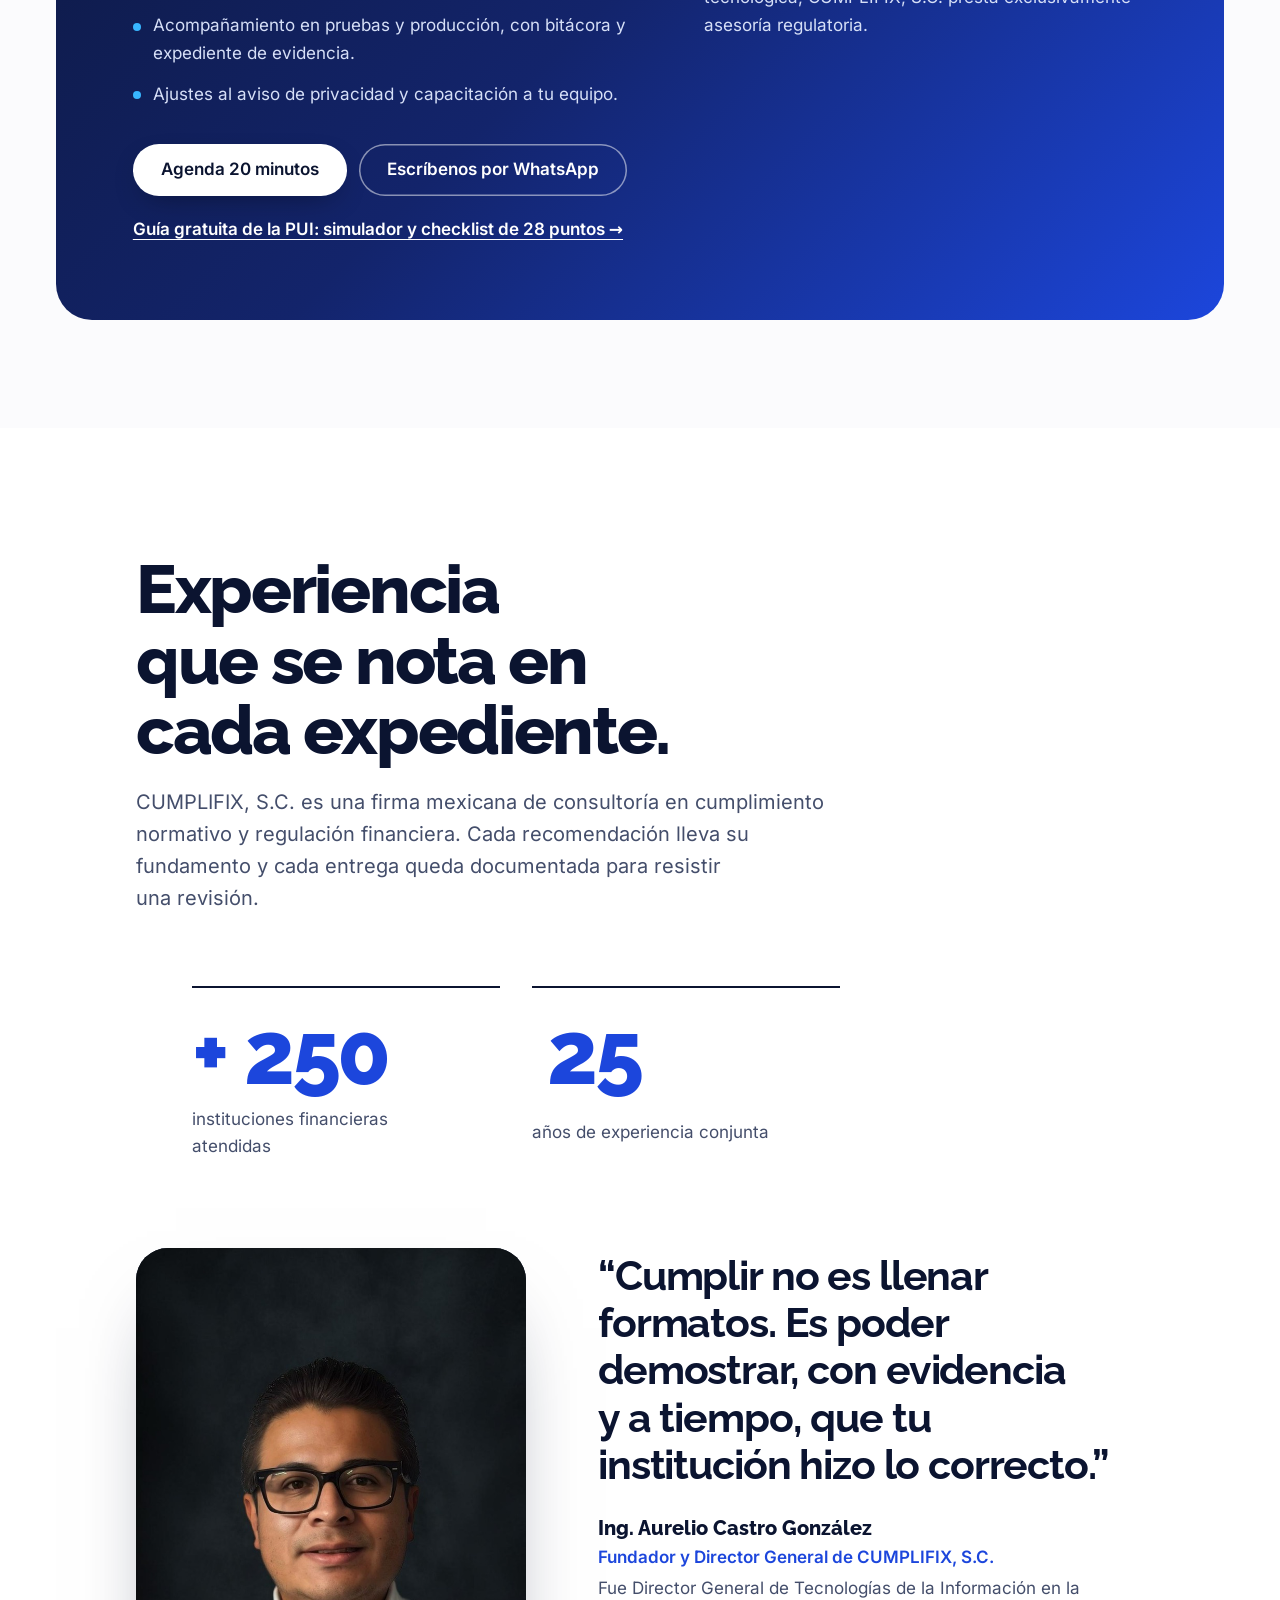
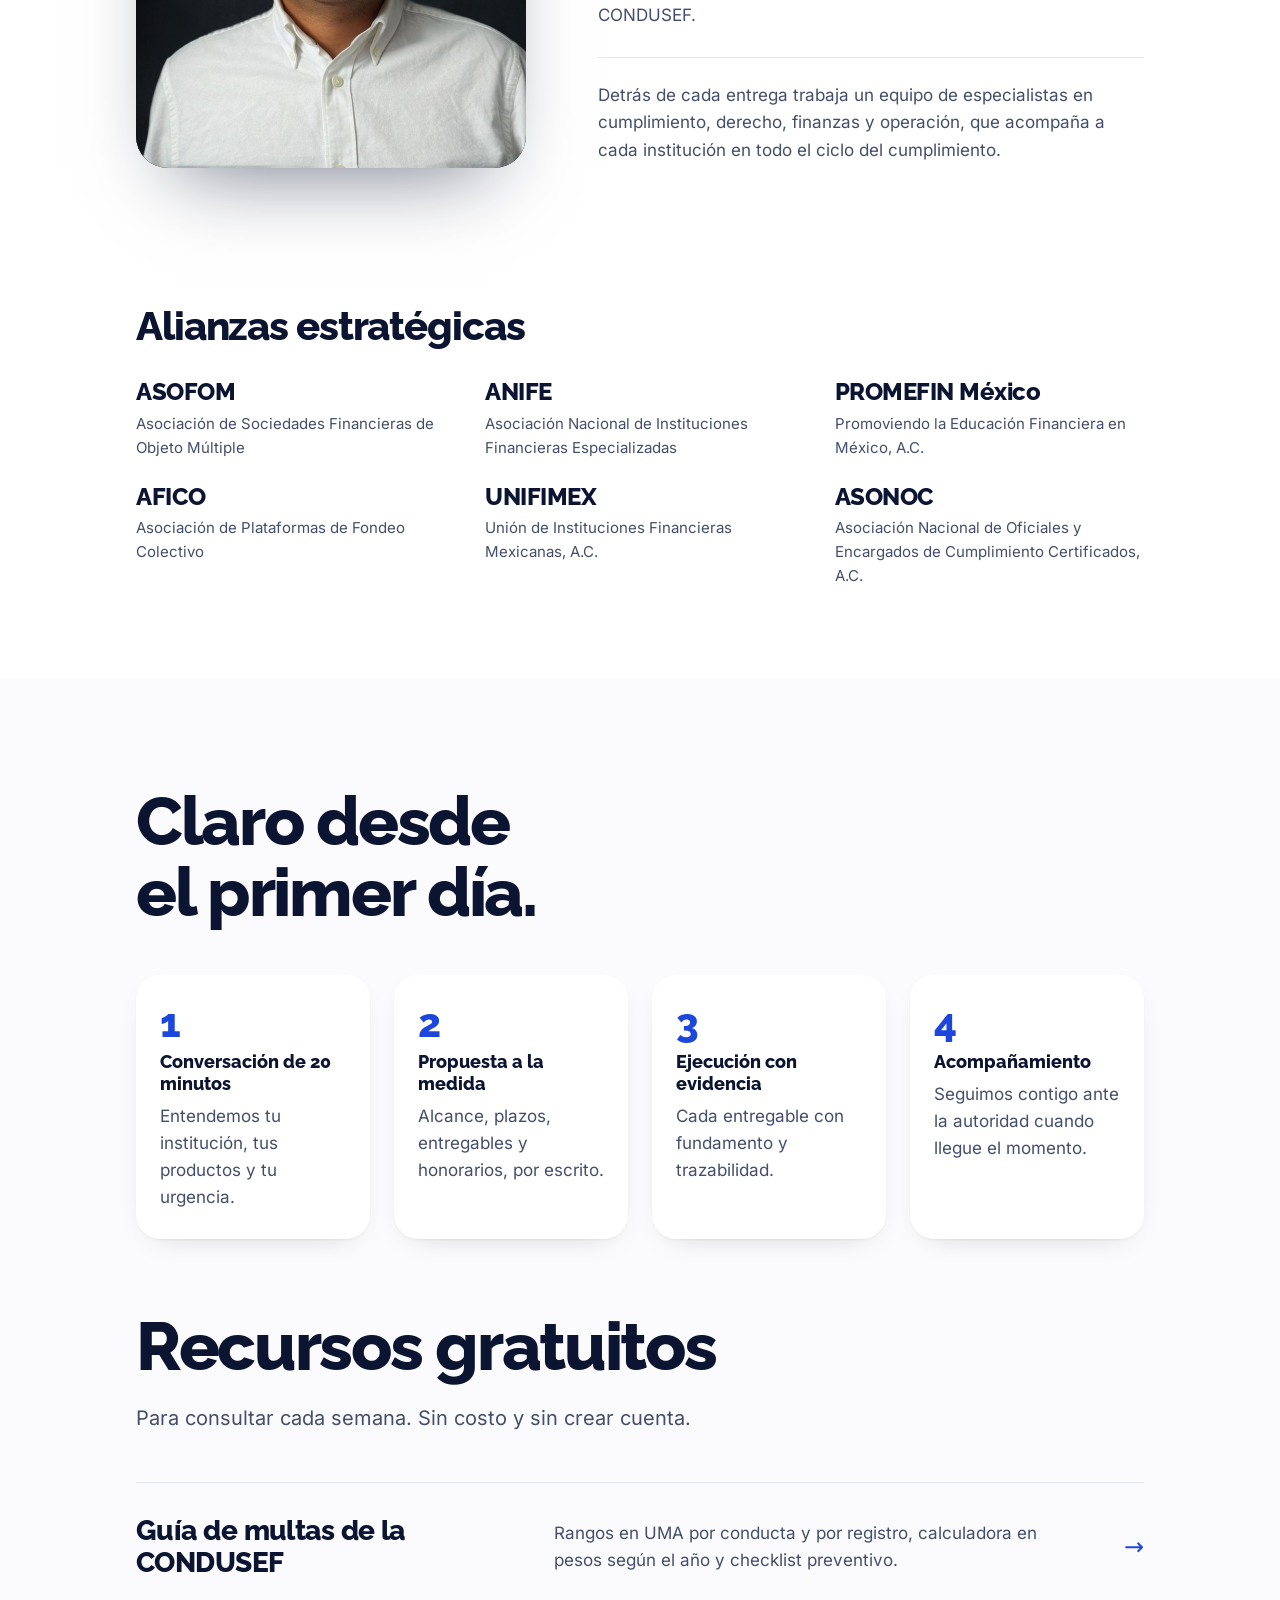
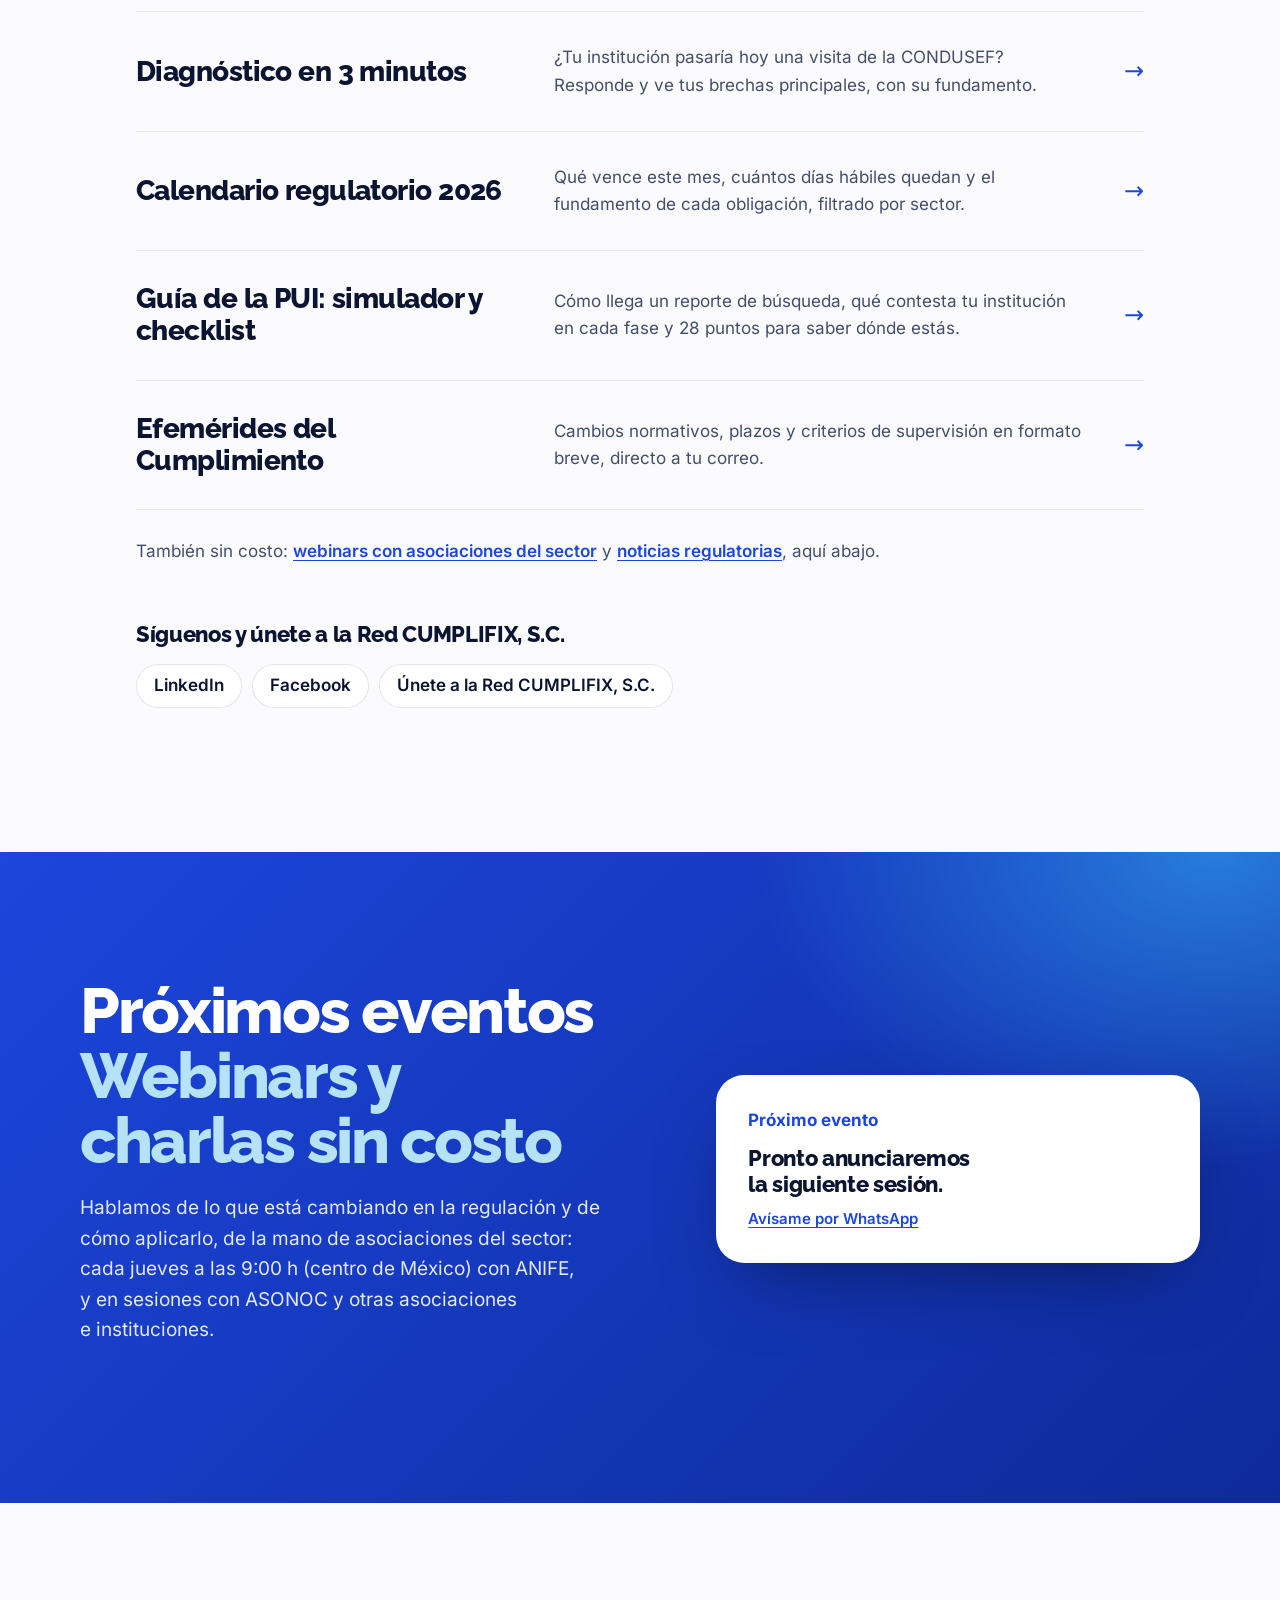
==== commit 90d94526: "Página principal: capítulos, botones homologados, servicios plegables, centro de recursos, banda de " ====
--- a/index.html
+++ b/index.html
@@ -81,7 +81,7 @@
   </script>
   <link rel="preload" href="assets/fonts/raleway-var.woff2" as="font" type="font/woff2" crossorigin>
   <link rel="preload" href="assets/fonts/inter-var.woff2" as="font" type="font/woff2" crossorigin>
-  <link rel="stylesheet" href="assets/css/main.css?v=20261009a">
+  <link rel="stylesheet" href="assets/css/main.css?v=20261015b">
   <script src="assets/js/boot.js?v=20261008b"></script>
 </head>
 <body>
@@ -95,14 +95,14 @@
       </a>
       <button class="menu-btn" type="button" aria-expanded="false" aria-controls="nav-links" aria-label="Abrir menú" data-menu><span></span></button>
       <nav class="nav-links" id="nav-links" aria-label="Principal">
-        <a href="#servicios">Servicios</a>
-        <a href="#academia">Academia</a>
-        <a href="#eventos">Eventos</a>
-        <a href="#equipo">Nosotros</a>
-        <a href="#preguntas">Preguntas</a>
+        <a href="#servicios" data-chapter="servicios">Servicios</a>
+        <a href="#recursos" data-chapter="recursos">Recursos gratis</a>
+        <a href="#academia" data-chapter="academia">Academia</a>
+        <a href="#equipo" data-chapter="equipo">Nosotros</a>
+        <a href="#contacto" data-chapter="contacto">Contacto</a>
       </nav>
       <button class="theme-btn" type="button" data-theme-toggle aria-label="Cambiar a modo oscuro"><span aria-hidden="true"></span></button>
-      <a class="btn btn-sm" href="#contacto" data-origen="nav">Agenda 20 min</a>
+      <a class="btn btn-sm" href="#contacto" data-origen="nav" aria-label="Agenda 20 minutos">Agenda 20<span class="cta-long">&nbsp;minutos</span><span class="cta-short">&nbsp;min</span></a>
     </div>
   </header>
 
@@ -116,7 +116,7 @@
       </h1>
       <p class="hero-sub" data-rise>Revisamos, dictaminamos, capacitamos y te acompañamos para que tu institución cumpla a tiempo y corrija antes de que lo pida la autoridad.</p>
       <div class="hero-actions" data-rise>
-        <a class="btn" href="#contacto" data-origen="hero">Agenda 20 minutos con un especialista</a>
+        <a class="btn" href="#contacto" data-origen="hero">Agenda 20 minutos</a>
         <a class="btn btn-ghost" href="#servicios">Conoce nuestros servicios</a>
       </div>
       <ul class="hero-proof" data-rise aria-label="Por qué confiar en nosotros">
@@ -124,6 +124,8 @@
         <li><b>25 años</b> de experiencia conjunta</li>
         <li><b>+10</b> servicios para instituciones financieras</li>
       </ul>
+      <p class="hero-sectors" data-rise><b>Atendemos a</b> SOFOM · SOFIPO · SOCAP · Uniones de crédito · Fintech (IFPE e IFC) · Aseguradoras · Bancos</p>
+      <p class="hero-allies" data-rise><b>Aliados</b> ANIFE · ASOFOM · AFICO · UNIFIMEX · ASONOC · PROMEFIN México · <a href="#equipo">Quiénes somos</a></p>
     </section>
 
     <!-- EL PANEL QUE SE EXPANDE -->
@@ -189,7 +191,7 @@
           <div class="scard-body">
             <p class="scard-claim">Simulamos la visita y revisamos tus últimos ejercicios para detectar lo que una revisión podría observar, y corregirlo primero.</p>
             <ul class="chips"><li>SIMULAFIX</li><li>Checkup CUMPLIFIX, S.C.</li></ul>
-            <div class="scard-ctas"><a class="btn" href="https://wa.me/525571462367?text=Hola%2C%20quiero%20saber%20m%C3%A1s%20sobre%20SIMULAFIX%20y%20el%20Checkup%20CUMPLIFIX%2C%20S.C." target="_blank" rel="noopener" data-wa-fixed>Quiero saber más</a><a class="btn btn-ghost" href="#contacto" data-tema="SIMULAFIX y Checkup" data-origen="ruta">Agenda 20 minutos</a></div>
+            <div class="scard-ctas"><a class="btn" href="#contacto" data-tema="SIMULAFIX y Checkup" data-origen="ruta">Agenda 20 minutos</a><a class="btn btn-ghost" href="https://wa.me/525571462367?text=Hola%2C%20quiero%20saber%20m%C3%A1s%20sobre%20SIMULAFIX%20y%20el%20Checkup%20CUMPLIFIX%2C%20S.C." target="_blank" rel="noopener" data-wa-fixed>Escríbenos por WhatsApp</a></div>
           </div>
         </article>
         <article class="scard t-ink" id="ruta-requerimiento" data-scard>
@@ -199,7 +201,7 @@
           <div class="scard-body">
             <p class="scard-claim">Los plazos corren desde la notificación. Revisamos el oficio, reunimos la evidencia y corregimos lo que lo originó, para que tu respuesta llegue completa y a tiempo. Si hace falta, te representamos ante la autoridad.</p>
             <ul class="chips"><li>Revisión del oficio</li><li>Plan de corrección</li><li>CumpliLex</li></ul>
-            <div class="scard-ctas"><a class="btn btn-light" href="https://wa.me/525571462367?text=Hola%2C%20recib%C3%AD%20un%20requerimiento%20o%20programa%20de%20cumplimiento%20forzoso%20y%20necesito%20atenci%C3%B3n%20urgente." target="_blank" rel="noopener" data-wa-fixed>Atención urgente por WhatsApp</a><a class="btn btn-ghost-dark" href="#contacto" data-tema="Requerimiento o programa de cumplimiento forzoso" data-origen="ruta">Prefiero que me llamen</a></div>
+            <div class="scard-ctas"><a class="btn btn-light" href="https://wa.me/525571462367?text=Hola%2C%20recib%C3%AD%20un%20requerimiento%20o%20programa%20de%20cumplimiento%20forzoso%20y%20necesito%20atenci%C3%B3n%20urgente." target="_blank" rel="noopener" data-wa-fixed>Atención urgente por WhatsApp</a><a class="btn btn-ghost-dark" href="#contacto" data-tema="Requerimiento o programa de cumplimiento forzoso" data-origen="ruta">Agenda 20 minutos</a></div>
           </div>
         </article>
         <article class="scard t-sky" id="ruta-sofom" data-scard>
@@ -209,7 +211,7 @@
           <div class="scard-body">
             <p class="scard-claim">Te acompañamos en la constitución, los registros ante la CONDUSEF, los manuales y los contratos para que inicies operaciones conforme a la normativa.</p>
             <ul class="chips"><li>CUMPLIFIX, S.C. Incuba</li></ul>
-            <div class="scard-ctas"><a class="btn btn-dark" href="https://wa.me/525571462367?text=Hola%2C%20quiero%20constituir%20una%20SOFOM%20y%20saber%20m%C3%A1s%20sobre%20CUMPLIFIX%2C%20S.C.%20Incuba." target="_blank" rel="noopener" data-wa-fixed>Quiero saber más</a><a class="btn btn-ghost" href="#contacto" data-tema="CUMPLIFIX, S.C. Incuba" data-origen="ruta">Agenda 20 minutos</a></div>
+            <div class="scard-ctas"><a class="btn btn-dark" href="#contacto" data-tema="CUMPLIFIX, S.C. Incuba" data-origen="ruta">Agenda 20 minutos</a><a class="btn btn-ghost" href="https://wa.me/525571462367?text=Hola%2C%20quiero%20constituir%20una%20SOFOM%20y%20saber%20m%C3%A1s%20sobre%20CUMPLIFIX%2C%20S.C.%20Incuba." target="_blank" rel="noopener" data-wa-fixed>Escríbenos por WhatsApp</a></div>
           </div>
         </article>
         <article class="scard t-royal" id="ruta-contratos" data-scard>
@@ -219,7 +221,7 @@
           <div class="scard-body">
             <p class="scard-claim">Evaluamos contratos de adhesión, carátulas, estados de cuenta, publicidad y sitio web contra la normativa de transparencia, y te entregamos las correcciones.</p>
             <ul class="chips"><li>EVALUAFIX</li></ul>
-            <div class="scard-ctas"><a class="btn btn-light" href="https://wa.me/525571462367?text=Hola%2C%20quiero%20saber%20m%C3%A1s%20sobre%20EVALUAFIX%20para%20revisar%20contratos%2C%20car%C3%A1tulas%20y%20publicidad." target="_blank" rel="noopener" data-wa-fixed>Quiero saber más</a><a class="btn btn-ghost-dark" href="#contacto" data-tema="EVALUAFIX" data-origen="ruta">Agenda 20 minutos</a></div>
+            <div class="scard-ctas"><a class="btn btn-light" href="#contacto" data-tema="EVALUAFIX" data-origen="ruta">Agenda 20 minutos</a><a class="btn btn-ghost-dark" href="https://wa.me/525571462367?text=Hola%2C%20quiero%20saber%20m%C3%A1s%20sobre%20EVALUAFIX%20para%20revisar%20contratos%2C%20car%C3%A1tulas%20y%20publicidad." target="_blank" rel="noopener" data-wa-fixed>Escríbenos por WhatsApp</a></div>
           </div>
         </article>
       </div>
@@ -231,58 +233,59 @@
         <h2 id="svc-title" class="sec-title" data-rise>Un servicio para cada momento de tu cumplimiento.</h2>
         <p class="sec-sub" data-rise>De la constitución a la defensa ante la autoridad. Asesoría, dictámenes, revisión, capacitación y acompañamiento.</p>
       </header>
-      <ul class="svc-rows">
-        <li class="svc-row" data-rise>
-          <span class="svc-verb">Nacer</span>
-          <div class="svc-main"><h3>CUMPLIFIX, S.C. Incuba</h3><p>Acompañamiento desde cero para constituir y poner en marcha tu SOFOM, E.N.R.: estatutos, registro en SIPRES, contratos, RECA y RECO, dictamen técnico y manual PLD/FT.</p></div>
-          <a class="svc-more" href="https://wa.me/525571462367?text=Hola%2C%20quiero%20saber%20m%C3%A1s%20sobre%20CUMPLIFIX%2C%20S.C.%20Incuba." target="_blank" rel="noopener" data-wa-fixed>Quiero saber más</a>
-        </li>
-        <li class="svc-row" data-rise>
-          <span class="svc-verb">Diagnosticar</span>
-          <div class="svc-main"><h3>Checkup CUMPLIFIX, S.C.</h3><p>Revisamos tus obligaciones de los últimos cinco años para encontrar incumplimientos históricos antes que la autoridad. Entregamos matriz de hallazgos con semáforo de riesgo y plan de corrección priorizado.</p><a class="svc-link" href="servicios/checkup/">Conoce el Checkup CUMPLIFIX, S.C. →</a></div>
-          <a class="svc-more" href="https://wa.me/525571462367?text=Hola%2C%20quiero%20saber%20m%C3%A1s%20sobre%20el%20Checkup%20CUMPLIFIX%2C%20S.C." target="_blank" rel="noopener" data-wa-fixed>Quiero saber más</a>
-        </li>
-        <li class="svc-row" data-rise>
-          <span class="svc-verb">Prevenir</span>
-          <div class="svc-main"><h3>EVALUAFIX</h3><p>Que todos tus documentos digan lo mismo: contrato y anexos, carátula, CAT y comisiones contra el RECO, estados de cuenta, web y publicidad, congruentes con lo inscrito en el RECA. Dictamen con fundamento y redacción propuesta; 15 días hábiles por producto, como referencia.</p></div>
-          <a class="svc-more" href="https://wa.me/525571462367?text=Hola%2C%20quiero%20saber%20m%C3%A1s%20sobre%20EVALUAFIX." target="_blank" rel="noopener" data-wa-fixed>Quiero saber más</a>
-        </li>
-        <li class="svc-row" data-rise>
-          <span class="svc-verb">Prevenir</span>
-          <div class="svc-main"><h3>Auditorías preventivas y Compliance Docs</h3><p>Revisiones puntuales de sitio web, publicidad, avisos de privacidad y registro de marca. Contratos de adhesión (RECA y RPCA de la Profeco), manual de publicidad, políticas y manuales alineados a cómo opera tu institución.</p></div>
-          <a class="svc-more" href="https://wa.me/525571462367?text=Hola%2C%20quiero%20saber%20m%C3%A1s%20sobre%20Auditor%C3%ADas%20preventivas%20y%20Compliance%20Docs." target="_blank" rel="noopener" data-wa-fixed>Quiero saber más</a>
-        </li>
-        <li class="svc-row" data-rise>
-          <span class="svc-verb">Ensayar</span>
-          <div class="svc-main"><h3>SIMULAFIX</h3><p>Simulacro completo de una visita de supervisión de la CONDUSEF, en sitio o a distancia: requerimiento simulado, revisión de expedientes, dictamen de hallazgos y plan de corrección. 20 días hábiles, como referencia.</p><a class="svc-link" href="servicios/simulafix/">Conoce SIMULAFIX →</a></div>
-          <a class="svc-more" href="https://wa.me/525571462367?text=Hola%2C%20quiero%20saber%20m%C3%A1s%20sobre%20SIMULAFIX." target="_blank" rel="noopener" data-wa-fixed>Quiero saber más</a>
-        </li>
-        <li class="svc-row" data-rise>
-          <span class="svc-verb">Operar</span>
-          <div class="svc-main"><h3>CUMPLIFIX, S.C. 360</h3><p>Nos hacemos cargo de las obligaciones del día a día ante la CONDUSEF: te acompañamos en la validación mensual de SIPRES, REUNE, RECO, REDECO, IFIT y REUS, monitoreamos tus notificaciones todo el año, nos encargamos de altas, bajas y cambios, y apoyamos a tu UNE y a tu Oficial de Cumplimiento. Cada validación queda respaldada con acuse y evidencia.</p><a class="svc-link" href="servicios/cumplifix-360/">Conoce CUMPLIFIX, S.C. 360 →</a></div>
-          <a class="svc-more" href="https://wa.me/525571462367?text=Hola%2C%20quiero%20saber%20m%C3%A1s%20sobre%20CUMPLIFIX%2C%20S.C.%20360." target="_blank" rel="noopener" data-wa-fixed>Quiero saber más</a>
-        </li>
-        <li class="svc-row" data-rise>
-          <span class="svc-verb">Operar</span>
-          <div class="svc-main"><h3>Registro y trámites en el MAE de Banxico</h3><p>Te ayudamos a registrar a tus Representantes Calificados y operadores en el Módulo de Atención Electrónica (MAE), por donde van tus solicitudes y la atención de requerimientos del Banco de México, cuyos plazos corren aunque nadie lo consulte. Incluye el formato del escrito y una guía rápida.</p></div>
-          <a class="svc-more" href="https://wa.me/525571462367?text=Hola%2C%20quiero%20saber%20m%C3%A1s%20sobre%20Registro%20y%20tr%C3%A1mites%20en%20el%20MAE%20de%20Banxico." target="_blank" rel="noopener" data-wa-fixed>Quiero saber más</a>
-        </li>
-        <li class="svc-row" data-rise>
-          <span class="svc-verb">Operar</span>
-          <div class="svc-main"><h3>PLD/FT y actividades vulnerables</h3><p>Manual de Cumplimiento y dictamen técnico, actas del Oficial y del Comité, auditoría externa anual, dictaminación de operaciones, capacitación anual y preparación para la certificación de Oficiales ante la CNBV. También para actividades vulnerables (LFPIORPI).</p></div>
-          <a class="svc-more" href="https://wa.me/525571462367?text=Hola%2C%20quiero%20saber%20m%C3%A1s%20sobre%20PLD/FT%20y%20actividades%20vulnerables." target="_blank" rel="noopener" data-wa-fixed>Quiero saber más</a>
-        </li>
-        <li class="svc-row" data-rise>
-          <span class="svc-verb">Corregir</span>
-          <div class="svc-main"><h3>CumpliLex</h3><p>Desahogo de requerimientos y observaciones, programas de cumplimiento forzoso y procedimientos de sanción ante la CONDUSEF, la CNBV y el Banco de México, con argumentos técnicos.</p></div>
-          <a class="svc-more" href="https://wa.me/525571462367?text=Hola%2C%20quiero%20saber%20m%C3%A1s%20sobre%20CumpliLex." target="_blank" rel="noopener" data-wa-fixed>Quiero saber más</a>
-        </li>
-        <li class="svc-row" data-rise>
-          <span class="svc-verb">Formar</span>
-          <div class="svc-main"><h3>Master UNE</h3><p>Capacitación para tu Unidad Especializada: qué se reporta al REUNE y al REDECO, cuándo, con qué fundamento y cómo se acredita.</p></div>
-          <a class="svc-more" href="https://wa.me/525571462367?text=Hola%2C%20quiero%20saber%20m%C3%A1s%20sobre%20Master%20UNE." target="_blank" rel="noopener" data-wa-fixed>Quiero saber más</a>
-        </li>
-      </ul>
+      <div class="svc-groups" data-rise>
+        <details class="svc-group">
+          <summary><h3 class="svc-g-name">Nacer<span>Para constituir e iniciar operaciones</span></h3><span class="svc-g-list">CUMPLIFIX, S.C. Incuba</span></summary>
+          <ul class="svc-rows">
+            <li class="svc-row">
+              <div class="svc-main"><h4>CUMPLIFIX, S.C. Incuba</h4><p>Acompañamiento desde cero para constituir y poner en marcha tu SOFOM, E.N.R.: estatutos, registro en SIPRES, contratos, RECA y RECO, dictamen técnico y manual PLD/FT.</p><a class="svc-link" href="#contacto" data-tema="CUMPLIFIX, S.C. Incuba" data-origen="servicios">Pregunta por CUMPLIFIX, S.C. Incuba →</a></div>
+            </li>
+          </ul>
+        </details>
+        <details class="svc-group" open>
+          <summary><h3 class="svc-g-name">Prevenir<span>Diagnosticar, revisar y ensayar antes que la autoridad</span></h3><span class="svc-g-list">Checkup CUMPLIFIX, S.C. · EVALUAFIX · Auditorías preventivas y Compliance Docs · SIMULAFIX</span></summary>
+          <ul class="svc-rows">
+            <li class="svc-row">
+              <div class="svc-main"><h4>Checkup CUMPLIFIX, S.C.</h4><p>Revisamos tus obligaciones de los últimos cinco años para encontrar incumplimientos históricos antes que la autoridad. Entregamos matriz de hallazgos con semáforo de riesgo y plan de corrección priorizado.</p><a class="svc-link" href="servicios/checkup/">Conoce Checkup CUMPLIFIX, S.C. →</a></div>
+            </li>
+            <li class="svc-row">
+              <div class="svc-main"><h4>EVALUAFIX</h4><p>Que todos tus documentos digan lo mismo: contrato y anexos, carátula, CAT y comisiones contra el RECO, estados de cuenta, web y publicidad, congruentes con lo inscrito en el RECA. Dictamen con fundamento y redacción propuesta; 15 días hábiles por producto, como referencia.</p><a class="svc-link" href="#contacto" data-tema="EVALUAFIX" data-origen="servicios">Pregunta por EVALUAFIX →</a></div>
+            </li>
+            <li class="svc-row">
+              <div class="svc-main"><h4>Auditorías preventivas y Compliance Docs</h4><p>Revisiones puntuales de sitio web, publicidad, avisos de privacidad y registro de marca. Contratos de adhesión (RECA y RPCA de la Profeco), manual de publicidad, políticas y manuales alineados a cómo opera tu institución.</p><a class="svc-link" href="#contacto" data-tema="Auditorías preventivas y Compliance Docs" data-origen="servicios">Pregunta por Auditorías preventivas y Compliance Docs →</a></div>
+            </li>
+            <li class="svc-row">
+              <div class="svc-main"><h4>SIMULAFIX</h4><p>Simulacro completo de una visita de supervisión de la CONDUSEF, en sitio o a distancia: requerimiento simulado, revisión de expedientes, dictamen de hallazgos y plan de corrección. 20 días hábiles, como referencia.</p><a class="svc-link" href="servicios/simulafix/">Conoce SIMULAFIX →</a></div>
+            </li>
+          </ul>
+        </details>
+        <details class="svc-group">
+          <summary><h3 class="svc-g-name">Operar<span>Las obligaciones de todos los meses</span></h3><span class="svc-g-list">CUMPLIFIX, S.C. 360 · Registro y trámites en el MAE de Banxico · PLD/FT y actividades vulnerables</span></summary>
+          <ul class="svc-rows">
+            <li class="svc-row">
+              <div class="svc-main"><h4>CUMPLIFIX, S.C. 360</h4><p>Nos hacemos cargo de las obligaciones del día a día ante la CONDUSEF: te acompañamos en la validación mensual de SIPRES, REUNE, RECO, REDECO, IFIT y REUS, monitoreamos tus notificaciones todo el año, nos encargamos de altas, bajas y cambios, y apoyamos a tu UNE y a tu Oficial de Cumplimiento. Cada validación queda respaldada con acuse y evidencia.</p><a class="svc-link" href="servicios/cumplifix-360/">Conoce CUMPLIFIX, S.C. 360 →</a></div>
+            </li>
+            <li class="svc-row">
+              <div class="svc-main"><h4>Registro y trámites en el MAE de Banxico</h4><p>Te ayudamos a registrar a tus Representantes Calificados y operadores en el Módulo de Atención Electrónica (MAE), por donde van tus solicitudes y la atención de requerimientos del Banco de México, cuyos plazos corren aunque nadie lo consulte. Incluye el formato del escrito y una guía rápida.</p><a class="svc-link" href="#contacto" data-tema="Registro y trámites en el MAE de Banxico" data-origen="servicios">Pregunta por Registro y trámites en el MAE de Banxico →</a></div>
+            </li>
+            <li class="svc-row">
+              <div class="svc-main"><h4>PLD/FT y actividades vulnerables</h4><p>Manual de Cumplimiento y dictamen técnico, actas del Oficial y del Comité, auditoría externa anual, dictaminación de operaciones, capacitación anual y preparación para la certificación de Oficiales ante la CNBV. También para actividades vulnerables (LFPIORPI).</p><a class="svc-link" href="#contacto" data-tema="PLD/FT y actividades vulnerables" data-origen="servicios">Pregunta por PLD/FT y actividades vulnerables →</a></div>
+            </li>
+          </ul>
+        </details>
+        <details class="svc-group">
+          <summary><h3 class="svc-g-name">Corregir y formar<span>Cuando ya llegó la autoridad, y para tu equipo</span></h3><span class="svc-g-list">CumpliLex · Master UNE</span></summary>
+          <ul class="svc-rows">
+            <li class="svc-row">
+              <div class="svc-main"><h4>CumpliLex</h4><p>Desahogo de requerimientos y observaciones, programas de cumplimiento forzoso y procedimientos de sanción ante la CONDUSEF, la CNBV y el Banco de México, con argumentos técnicos.</p><a class="svc-link" href="#contacto" data-tema="CumpliLex" data-origen="servicios">Pregunta por CumpliLex →</a></div>
+            </li>
+            <li class="svc-row">
+              <div class="svc-main"><h4>Master UNE</h4><p>Capacitación para tu Unidad Especializada: qué se reporta al REUNE y al REDECO, cuándo, con qué fundamento y cómo se acredita.</p><a class="svc-link" href="#contacto" data-tema="Master UNE" data-origen="servicios">Pregunta por Master UNE →</a></div>
+            </li>
+          </ul>
+        </details>
+      </div>
+      <div class="sec-ctas" data-rise><a class="btn" href="#contacto" data-origen="servicios">Agenda 20 minutos</a><a class="btn btn-ghost" href="https://wa.me/525571462367?text=Hola%2C%20vengo%20de%20cumplifix.com%20y%20quiero%20saber%20qu%C3%A9%20servicio%20le%20conviene%20a%20mi%20instituci%C3%B3n." target="_blank" rel="noopener" data-wa-fixed>Escríbenos por WhatsApp</a></div>
     </section>
 
     <!-- PUI -->
@@ -307,107 +310,11 @@
             </div>
           </div>
           <div class="pui-ctas">
-            <a class="btn btn-light" href="https://wa.me/525571462367?text=Hola%2C%20quiero%20asesor%C3%ADa%20sobre%20las%20obligaciones%20de%20la%20Plataforma%20%C3%9Anica%20de%20Identidad%20%28PUI%29." target="_blank" rel="noopener" data-wa-fixed>Asesoría sobre la PUI</a>
-            <a class="btn btn-ghost-dark" href="https://pui.cumplifix.com/?utm_source=cumplifix.com&amp;utm_medium=web&amp;utm_campaign=pui" rel="noopener">Guía gratuita: simulador y checklist</a>
-          </div>
+            <a class="btn btn-light" href="#contacto" data-tema="Plataforma Única de Identidad (PUI)" data-origen="pui">Agenda 20 minutos</a>
+            <a class="btn btn-ghost-dark" href="https://wa.me/525571462367?text=Hola%2C%20quiero%20asesor%C3%ADa%20sobre%20las%20obligaciones%20de%20la%20Plataforma%20%C3%9Anica%20de%20Identidad%20%28PUI%29." target="_blank" rel="noopener" data-wa-fixed>Escríbenos por WhatsApp</a>
+          </div>
+          <p class="pui-free"><a href="https://pui.cumplifix.com/?utm_source=cumplifix.com&amp;utm_medium=web&amp;utm_campaign=pui" rel="noopener">Guía gratuita de la PUI: simulador y checklist de 28 puntos →</a></p>
         </div>
-      </div>
-    </section>
-
-    <!-- ACADEMIA -->
-    <section class="academy" id="academia" aria-labelledby="aca-title">
-      <header class="sec-head">
-        <h2 id="aca-title" class="sec-title" data-rise>Academia CUMPLIFIX, S.C.</h2>
-        <p class="sec-sub" data-rise>Cursos y talleres prácticos para oficiales de cumplimiento, UNE y áreas jurídicas.</p>
-      </header>
-      <ol class="courses" data-courses aria-live="polite">
-        <li class="course course-empty">Cargando próximos cursos…</li>
-      </ol>
-      <div class="formats" data-rise>
-        <div><h3>Talleres abiertos</h3><p>Sesiones en vivo de tres horas, con casos prácticos y entregables listos para usar: checklists, guías y matrices.</p></div>
-        <div><h3>Talleres a la medida</h3><p>Los mismos temas, aterrizados a tus productos y tus documentos.</p></div>
-        <div><h3>EduFix</h3><p>Programas de educación financiera para tus usuarios, alineados a las disposiciones aplicables.</p></div>
-      </div>
-      <div class="program" data-rise>
-        <h3 class="program-title">Programa de talleres</h3>
-        <ul class="program-list">
-          <li><a href="https://wa.me/525571462367?text=Hola%2C%20me%20interesa%20el%20taller%3A%20Prep%C3%A1rate%20para%20la%20nueva%20Circular%20del%20CAT." target="_blank" rel="noopener" data-wa-fixed>Prepárate para la nueva Circular del CAT</a></li>
-          <li><a href="https://wa.me/525571462367?text=Hola%2C%20me%20interesa%20el%20taller%3A%20IDATU%3A%20de%20calificaci%C3%B3n%20p%C3%BAblica%20a%20herramienta%20de%20control." target="_blank" rel="noopener" data-wa-fixed>IDATU: de calificación pública a herramienta de control</a></li>
-          <li><a href="https://wa.me/525571462367?text=Hola%2C%20me%20interesa%20el%20taller%3A%20Contratos%20de%20adhesi%C3%B3n%20que%20resisten%20una%20revisi%C3%B3n." target="_blank" rel="noopener" data-wa-fixed>Contratos de adhesión que resisten una revisión</a></li>
-          <li><a href="https://wa.me/525571462367?text=Hola%2C%20me%20interesa%20el%20taller%3A%20Estados%20de%20cuenta%20y%20comprobantes%20de%20operaci%C3%B3n." target="_blank" rel="noopener" data-wa-fixed>Estados de cuenta y comprobantes de operación</a></li>
-          <li><a href="https://wa.me/525571462367?text=Hola%2C%20me%20interesa%20el%20taller%3A%20Publicidad%20financiera%3A%20c%C3%B3mo%20reducir%20riesgos." target="_blank" rel="noopener" data-wa-fixed>Publicidad financiera: cómo reducir riesgos</a></li>
-          <li><a href="https://wa.me/525571462367?text=Hola%2C%20me%20interesa%20el%20taller%3A%20UNE%20y%20gesti%C3%B3n%20de%20consultas%2C%20reclamaciones%20y%20aclaraciones." target="_blank" rel="noopener" data-wa-fixed>UNE y gestión de consultas, reclamaciones y aclaraciones</a></li>
-          <li><a href="https://wa.me/525571462367?text=Hola%2C%20me%20interesa%20el%20taller%3A%20Master%20UNE%3A%20c%C3%B3mo%20reportar%20al%20REUNE%20y%20al%20REDECO." target="_blank" rel="noopener" data-wa-fixed>Master UNE: cómo reportar al REUNE y al REDECO</a></li>
-          <li><a href="https://wa.me/525571462367?text=Hola%2C%20me%20interesa%20el%20taller%3A%20Congruencia%20o%20rechazo%3A%20comisiones%20en%20el%20RECO." target="_blank" rel="noopener" data-wa-fixed>Congruencia o rechazo: comisiones en el RECO</a></li>
-          <li><a href="https://wa.me/525571462367?text=Hola%2C%20me%20interesa%20el%20taller%3A%20Lo%20que%20tu%20p%C3%A1gina%20de%20internet%20debe%20incluir." target="_blank" rel="noopener" data-wa-fixed>Lo que tu página de internet debe incluir</a></li>
-          <li><a href="https://wa.me/525571462367?text=Hola%2C%20me%20interesa%20el%20taller%3A%20Sanciones%20y%20multas%3A%20c%C3%B3mo%20prevenirlas%20y%20defenderte." target="_blank" rel="noopener" data-wa-fixed>Sanciones y multas: cómo prevenirlas y defenderte</a></li>
-        </ul>
-      </div>
-    </section>
-
-    <!-- PRÓXIMOS EVENTOS -->
-    <section class="jueves" id="eventos" aria-labelledby="jueves-title">
-      <div class="jueves-grid">
-        <div>
-          <h2 id="jueves-title" class="jueves-title">Próximos eventos <span>Webinars y charlas sin costo</span></h2>
-          <p class="jueves-sub">Hablamos de lo que está cambiando en la regulación y de cómo aplicarlo, de la mano de asociaciones del sector: cada jueves a las 9:00 h (centro de México) con ANIFE, y en sesiones con ASONOC y otras asociaciones e instituciones.</p>
-          <a class="btn btn-light" href="#" data-jueves-link target="_blank" rel="noopener" hidden>Regístrate al próximo evento</a>
-        </div>
-        <div class="events-col">
-          <article class="jueves-next" data-jueves aria-live="polite">
-            <p class="jn-when">Próximo evento</p>
-            <h3 class="jn-topic">Cargando…</h3>
-          </article>
-          <ul class="events-more" data-events-more></ul>
-        </div>
-      </div>
-    </section>
-
-    <!-- NOTICIAS -->
-    <section class="news" id="noticias" aria-labelledby="news-title">
-      <header class="sec-head">
-        <h2 id="news-title" class="sec-title" data-rise>Lo último en el sistema financiero</h2>
-        <p class="sec-sub" data-rise>Cambios regulatorios y criterios de supervisión, en dos líneas.</p>
-      </header>
-      <ul class="news-list" data-news aria-live="polite"></ul>
-    </section>
-
-    <!-- RECURSOS GRATUITOS -->
-    <section class="tools" id="herramientas" aria-labelledby="tools-title">
-      <header class="sec-head">
-        <h2 id="tools-title" class="sec-title" data-rise>Recursos gratuitos</h2>
-        <p class="sec-sub" data-rise>Para consultar cada semana. Sin costo y sin crear cuenta.</p>
-      </header>
-      <ul class="tools-list">
-        <li data-rise>
-          <a href="https://agenda.cumplifix.com/?utm_source=cumplifix.com&amp;utm_medium=web&amp;utm_campaign=recursos" rel="noopener">
-            <span class="tool-k">Calendario regulatorio 2026</span>
-            <span class="tool-d">Qué vence este mes, cuántos días hábiles quedan y el fundamento de cada obligación, filtrado por sector.</span>
-            <span class="tool-go" aria-hidden="true">→</span>
-          </a>
-        </li>
-        <li data-rise>
-          <a href="recursos/multas-condusef/">
-            <span class="tool-k">Guía de multas de la CONDUSEF</span>
-            <span class="tool-d">Rangos en UMA por conducta y por registro, calculadora en pesos según el año y checklist preventivo.</span>
-            <span class="tool-go" aria-hidden="true">→</span>
-          </a>
-        </li>
-        <li data-rise>
-          <a href="https://agenda.cumplifix.com/?utm_source=cumplifix.com&amp;utm_medium=web&amp;utm_campaign=efemerides#descarga" rel="noopener">
-            <span class="tool-k">Efemérides del Cumplimiento</span>
-            <span class="tool-d">Cambios normativos, plazos y criterios de supervisión en formato breve, directo a tu correo.</span>
-            <span class="tool-go" aria-hidden="true">→</span>
-          </a>
-        </li>
-      </ul>
-      <div class="social" data-rise>
-        <p class="social-title">Síguenos y únete a la Red CUMPLIFIX, S.C.</p>
-        <ul class="social-links">
-          <li><a href="https://www.linkedin.com/in/cumplifix-cumplimiento-financiero-373a3933b/" rel="noopener">LinkedIn</a></li>
-          <li><a href="https://www.facebook.com/524631634059173" rel="noopener">Facebook</a></li>
-          <li><a href="https://docs.google.com/forms/d/e/1FAIpQLScCgcjU_SuPwckUzqtYeDw71TXQvBY4b-7y8-2gVvBJ-ZXTwQ/viewform" rel="noopener">Únete a la Red CUMPLIFIX, S.C.</a></li>
-        </ul>
       </div>
     </section>
 
@@ -464,6 +371,119 @@
         <li data-rise><b>Ejecución con evidencia</b><span>Cada entregable con fundamento y trazabilidad.</span></li>
         <li data-rise><b>Acompañamiento</b><span>Seguimos contigo ante la autoridad cuando llegue el momento.</span></li>
       </ol>
+    </section>
+
+    <!-- RECURSOS GRATUITOS -->
+    <section class="tools" id="recursos" aria-labelledby="tools-title">
+      <header class="sec-head">
+        <h2 id="tools-title" class="sec-title" data-rise>Recursos gratuitos</h2>
+        <p class="sec-sub" data-rise>Para consultar cada semana. Sin costo y sin crear cuenta.</p>
+      </header>
+      <ul class="tools-list" id="herramientas">
+        <li data-rise>
+          <a href="recursos/multas-condusef/">
+            <span class="tool-k">Guía de multas de la CONDUSEF</span>
+            <span class="tool-d">Rangos en UMA por conducta y por registro, calculadora en pesos según el año y checklist preventivo.</span>
+            <span class="tool-go" aria-hidden="true">→</span>
+          </a>
+        </li>
+        <li data-rise>
+          <a href="https://agenda.cumplifix.com/?utm_source=cumplifix.com&amp;utm_medium=web&amp;utm_campaign=diagnostico#diagnostico" rel="noopener">
+            <span class="tool-k">Diagnóstico en 3 minutos</span>
+            <span class="tool-d">¿Tu institución pasaría hoy una visita de la CONDUSEF? Responde y ve tus brechas principales, con su fundamento.</span>
+            <span class="tool-go" aria-hidden="true">→</span>
+          </a>
+        </li>
+        <li data-rise>
+          <a href="https://agenda.cumplifix.com/?utm_source=cumplifix.com&amp;utm_medium=web&amp;utm_campaign=recursos" rel="noopener">
+            <span class="tool-k">Calendario regulatorio 2026</span>
+            <span class="tool-d">Qué vence este mes, cuántos días hábiles quedan y el fundamento de cada obligación, filtrado por sector.</span>
+            <span class="tool-go" aria-hidden="true">→</span>
+          </a>
+        </li>
+        <li data-rise>
+          <a href="https://pui.cumplifix.com/?utm_source=cumplifix.com&amp;utm_medium=web&amp;utm_campaign=recursos" rel="noopener">
+            <span class="tool-k">Guía de la PUI: simulador y checklist</span>
+            <span class="tool-d">Cómo llega un reporte de búsqueda, qué contesta tu institución en cada fase y 28 puntos para saber dónde estás.</span>
+            <span class="tool-go" aria-hidden="true">→</span>
+          </a>
+        </li>
+        <li data-rise>
+          <a href="https://agenda.cumplifix.com/?utm_source=cumplifix.com&amp;utm_medium=web&amp;utm_campaign=efemerides#descarga" rel="noopener">
+            <span class="tool-k">Efemérides del Cumplimiento</span>
+            <span class="tool-d">Cambios normativos, plazos y criterios de supervisión en formato breve, directo a tu correo.</span>
+            <span class="tool-go" aria-hidden="true">→</span>
+          </a>
+        </li>
+      </ul>
+      <p class="tools-more" data-rise>También sin costo: <a href="#eventos">webinars con asociaciones del sector</a> y <a href="#noticias">noticias regulatorias</a>, aquí abajo.</p>
+      <div class="social" data-rise>
+        <p class="social-title">Síguenos y únete a la Red CUMPLIFIX, S.C.</p>
+        <ul class="social-links">
+          <li><a href="https://www.linkedin.com/in/cumplifix-cumplimiento-financiero-373a3933b/" rel="noopener">LinkedIn</a></li>
+          <li><a href="https://www.facebook.com/524631634059173" rel="noopener">Facebook</a></li>
+          <li><a href="https://docs.google.com/forms/d/e/1FAIpQLScCgcjU_SuPwckUzqtYeDw71TXQvBY4b-7y8-2gVvBJ-ZXTwQ/viewform" rel="noopener">Únete a la Red CUMPLIFIX, S.C.</a></li>
+        </ul>
+      </div>
+    </section>
+
+    <!-- PRÓXIMOS EVENTOS -->
+    <section class="jueves" id="eventos" aria-labelledby="jueves-title">
+      <div class="jueves-grid">
+        <div>
+          <h2 id="jueves-title" class="jueves-title">Próximos eventos <span>Webinars y charlas sin costo</span></h2>
+          <p class="jueves-sub">Hablamos de lo que está cambiando en la regulación y de cómo aplicarlo, de la mano de asociaciones del sector: cada jueves a las 9:00 h (centro de México) con ANIFE, y en sesiones con ASONOC y otras asociaciones e instituciones.</p>
+          <a class="btn btn-light" href="#" data-jueves-link target="_blank" rel="noopener" hidden>Regístrate al próximo evento</a>
+        </div>
+        <div class="events-col">
+          <article class="jueves-next" data-jueves aria-live="polite">
+            <p class="jn-when">Próximo evento</p>
+            <h3 class="jn-topic">Cargando…</h3>
+          </article>
+          <ul class="events-more" data-events-more></ul>
+        </div>
+      </div>
+    </section>
+
+    <!-- NOTICIAS -->
+    <section class="news" id="noticias" aria-labelledby="news-title">
+      <header class="sec-head">
+        <h2 id="news-title" class="sec-title" data-rise>Lo último en el sistema financiero</h2>
+        <p class="sec-sub" data-rise>Cambios regulatorios y criterios de supervisión, en dos líneas.</p>
+      </header>
+      <ul class="news-list" data-news aria-live="polite"></ul>
+    </section>
+
+    <!-- ACADEMIA -->
+    <section class="academy" id="academia" aria-labelledby="aca-title">
+      <header class="sec-head">
+        <h2 id="aca-title" class="sec-title" data-rise>Academia CUMPLIFIX, S.C.</h2>
+        <p class="sec-sub" data-rise>Cursos y talleres prácticos para oficiales de cumplimiento, UNE y áreas jurídicas.</p>
+      </header>
+      <ol class="courses" data-courses aria-live="polite">
+        <li class="course course-empty">Cargando próximos cursos…</li>
+      </ol>
+      <div class="formats" data-rise>
+        <div><h3>Talleres abiertos</h3><p>Sesiones en vivo de tres horas, con casos prácticos y entregables listos para usar: checklists, guías y matrices.</p></div>
+        <div><h3>Talleres a la medida</h3><p>Los mismos temas, aterrizados a tus productos y tus documentos.</p></div>
+        <div><h3>EduFix</h3><p>Programas de educación financiera para tus usuarios, alineados a las disposiciones aplicables.</p></div>
+      </div>
+      <details class="program" data-rise>
+        <summary class="program-title">Ver los 10 talleres del programa</summary>
+        <ul class="program-list">
+          <li>Prepárate para la nueva Circular del CAT</li>
+          <li>IDATU: de calificación pública a herramienta de control</li>
+          <li>Contratos de adhesión que resisten una revisión</li>
+          <li>Estados de cuenta y comprobantes de operación</li>
+          <li>Publicidad financiera: cómo reducir riesgos</li>
+          <li>UNE y gestión de consultas, reclamaciones y aclaraciones</li>
+          <li>Master UNE: cómo reportar al REUNE y al REDECO</li>
+          <li>Congruencia o rechazo: comisiones en el RECO</li>
+          <li>Lo que tu página de internet debe incluir</li>
+          <li>Sanciones y multas: cómo prevenirlas y defenderte</li>
+        </ul>
+        <div class="sec-ctas"><a class="btn" href="#contacto" data-tema="Academia: talleres" data-origen="academia">Agenda 20 minutos</a><a class="btn btn-ghost" href="https://wa.me/525571462367?text=Hola%2C%20quiero%20informaci%C3%B3n%20sobre%20los%20talleres%20de%20la%20Academia%20CUMPLIFIX%2C%20S.C." target="_blank" rel="noopener" data-wa-fixed>Escríbenos por WhatsApp</a></div>
+      </details>
     </section>
 
     <!-- PREGUNTAS FRECUENTES -->
@@ -551,7 +571,7 @@
           <label class="consent field-wide"><input type="checkbox" name="no_publicidad" value="si"> <span><b>NO</b> acepto que mis datos personales se utilicen para el envío de publicidad, promociones o mercadotecnia (finalidad secundaria).</span></label>
           <label class="consent field-wide"><input type="checkbox" name="aviso" required aria-invalid="false"> <span>He leído el Aviso de Privacidad <a href="aviso-de-privacidad.html">Integral</a> y Simplificado, y acepto el tratamiento de mis datos para ser contactado.</span></label>
           <div class="form-foot field-wide">
-            <button class="btn" type="submit">Agenda 20 minutos</button>
+            <button class="btn" type="submit">Enviar solicitud</button>
             <p class="form-status" role="status" aria-live="polite"></p>
           </div>
         </form>
@@ -561,7 +581,7 @@
 
   <!-- Barra fija en celular -->
   <nav class="mbar" data-mbar aria-label="Acciones rápidas" aria-hidden="true">
-    <a class="btn" href="#contacto" data-origen="barra-movil" tabindex="-1">Agenda 20 min</a>
+    <a class="btn" href="#contacto" data-origen="barra-movil" tabindex="-1" aria-label="Agenda 20 minutos">Agenda 20<span class="cta-long">&nbsp;minutos</span><span class="cta-short">&nbsp;min</span></a>
     <a class="mbar-wa" href="https://wa.me/525571462367?text=Hola%2C%20vengo%20de%20cumplifix.com%20y%20quiero%20platicar%20sobre%20el%20cumplimiento%20de%20mi%20instituci%C3%B3n." data-wa="barra-movil" tabindex="-1">WhatsApp</a>
   </nav>
 
@@ -570,16 +590,16 @@
     <svg aria-hidden="true" viewBox="0 0 24 24" width="26" height="26"><path fill="currentColor" d="M12 2a10 10 0 0 0-8.66 15l-1.3 4.75 4.87-1.28A10 10 0 1 0 12 2Zm0 18.2a8.2 8.2 0 0 1-4.18-1.15l-.3-.18-2.89.76.77-2.82-.2-.31A8.2 8.2 0 1 1 12 20.2Zm4.5-6.14c-.25-.12-1.46-.72-1.68-.8-.23-.08-.39-.12-.55.12-.17.25-.64.8-.78.97-.14.16-.29.18-.53.06a6.7 6.7 0 0 1-3.32-2.9c-.25-.43.25-.4.71-1.33.08-.16.04-.3-.02-.43-.06-.12-.55-1.33-.76-1.82-.2-.48-.4-.41-.55-.42h-.47a.9.9 0 0 0-.65.3 2.74 2.74 0 0 0-.86 2.04 4.76 4.76 0 0 0 1 2.53 10.9 10.9 0 0 0 4.18 3.69c1.56.67 2.17.73 2.95.61.47-.07 1.46-.6 1.67-1.17.2-.58.2-1.07.14-1.17-.06-.1-.22-.17-.47-.29Z"/></svg>
   </a>
 
-  <!-- Aviso del próximo evento -->
-  <div class="jpop" data-jpop role="dialog" aria-modal="false" aria-labelledby="jpop-title" hidden>
-    <button class="jpop-x" type="button" data-jpop-close aria-label="Cerrar aviso">×</button>
-    <div class="jpop-img" data-jpop-img hidden></div>
-    <p class="jpop-when" data-jpop-when></p>
-    <h2 id="jpop-title" class="jpop-title" data-jpop-title>Próximo evento</h2>
-    <p class="jpop-topic" data-jpop-topic></p>
-    <p class="jpop-by" data-jpop-by></p>
-    <a class="btn" href="#" data-jpop-link target="_blank" rel="noopener">Regístrate al evento</a>
-  </div>
+  <!-- Aviso del próximo evento: banda bajo el menú -->
+  <aside class="evband" data-jpop aria-label="Próximo evento" hidden>
+    <div class="evband-inner">
+      <p class="evband-txt"><span class="evband-full"><b data-jpop-title>Próximo evento</b> <span data-jpop-when></span><span class="evband-topic" data-jpop-topic></span></span><b class="evband-short" data-jpop-short></b></p>
+      <a class="evband-go" href="#" data-jpop-link target="_blank" rel="noopener">Regístrate</a>
+      <button class="evband-x" type="button" data-jpop-close aria-label="Cerrar aviso del evento">×</button>
+    </div>
+  </aside>
+
+  <a class="totop" href="#inicio" data-totop aria-label="Volver arriba">↑</a>
 
   <footer class="foot">
     <p class="foot-mark" aria-hidden="true">CUMPLIFIX, S.C.</p>
@@ -603,6 +623,6 @@
   <script src="assets/vendor/gsap.min.js" defer></script>
   <script src="assets/vendor/ScrollTrigger.min.js" defer></script>
   <script src="assets/vendor/lenis.min.js" defer></script>
-  <script src="assets/js/main.js?v=20261008d" defer></script>
+  <script src="assets/js/main.js?v=20261015b" defer></script>
 </body>
 </html>
--- a/assets/css/main.css
+++ b/assets/css/main.css
@@ -226,7 +226,7 @@
 @media (max-width: 600px) { .hero-proof { flex-direction: column; gap: 6px; } .hero-proof li + li::before { display: none; } }
 
 /* ============ Escenario: panel que se expande ============ */
-.stage { position: relative; height: 340vh; }
+.stage { position: relative; height: 240vh; }
 .stage-pin { position: sticky; top: 0; height: 100vh; height: 100svh; overflow: hidden; }
 .stage-panel {
   position: absolute; inset: 0;
@@ -585,8 +585,8 @@
 .services { padding: 14vh 0 10vh; }
 .svc-rows { list-style: none; max-width: 1120px; margin: 56px auto 0; padding: 0 var(--gutter); }
 .svc-row {
-  display: grid; grid-template-columns: 150px minmax(0, 1fr) auto; gap: 8px 40px; align-items: start;
-  padding: 28px 0; border-top: 1px solid var(--line);
+  display: block;
+  padding: 24px 0; border-top: 1px solid var(--line);
 }
 .svc-row:last-child { border-bottom: 1px solid var(--line); }
 .svc-row h3 { font-size: clamp(1.25rem, 2vw, 1.625rem); font-weight: 800; letter-spacing: -0.02em; line-height: 1.15; }
@@ -683,7 +683,7 @@
 @media (max-width: 760px) { .course { grid-template-columns: 64px 1fr; } .course-price, .course .btn { grid-column: 2; justify-self: start; } }
 
 /* ============ Jueves CUMPLIFIX ============ */
-.jueves { padding: 14vh var(--gutter); color: #fff; background: radial-gradient(70% 90% at 90% 10%, #38B6FF 0%, transparent 60%), linear-gradient(135deg, #1C46DC, #0E2A9A); }
+.jueves { padding: 14vh var(--gutter); color: #fff; background: radial-gradient(60% 80% at 95% 0%, rgba(56, 182, 255, .55) 0%, transparent 60%), linear-gradient(135deg, #1C46DC, #0E2A9A); }
 .jueves-grid { max-width: 1120px; margin: 0 auto; display: grid; grid-template-columns: 6fr 5fr; gap: 56px; align-items: center; }
 .jueves-title { font-weight: 800; font-size: clamp(2.2rem, 5vw, 4rem); line-height: 1.02; letter-spacing: -0.036em; }
 .jueves-title span { display: block; color: var(--cotton); }
@@ -693,7 +693,7 @@
 .jn-topic { margin-top: 10px; font-size: 1.375rem; font-weight: 800; line-height: 1.2; letter-spacing: -0.015em; }
 .jn-by, .jn-ev { margin-top: 10px; color: #444E6B; font-size: .9375rem; }
 .jn-img { margin: -32px -32px 24px; border-radius: 28px 28px 0 0; overflow: hidden; aspect-ratio: 1 / 1; max-height: 320px; }
-.jn-img img { width: 100%; height: 100%; object-fit: cover; }
+.jn-img img { width: 100%; height: 100%; object-fit: cover; object-position: top center; }
 @media (max-width: 860px) { .jueves-grid { grid-template-columns: 1fr; } }
 .events-col { display: grid; gap: 16px; }
 .events-more { list-style: none; margin: 0; padding: 0; display: grid; gap: 10px; }
@@ -789,25 +789,7 @@
 .wa-float:hover { transform: scale(1.06); }
 @media (max-width: 700px) { .wa-float { display: none; } }
 
-/* ============ Aviso de Jueves CUMPLIFIX ============ */
-.jpop {
-  position: fixed; left: 24px; bottom: 24px; z-index: 70; width: min(380px, calc(100vw - 32px));
-  background: var(--surface); color: var(--fg); border-radius: 24px; padding: 24px;
-  box-shadow: 0 30px 80px -20px rgba(11, 20, 48, .55), 0 0 0 1px var(--line);
-  animation: jpop-in .6s var(--ease-out) both;
-}
-.jpop[hidden] { display: none; }
-@keyframes jpop-in { from { opacity: 0; transform: translateY(24px) scale(.97); } }
-.jpop-x { position: absolute; right: 12px; top: 10px; width: 36px; height: 36px; border: 0; border-radius: 50%; background: transparent; color: var(--ink-2); font-size: 1.5rem; cursor: pointer; }
-.jpop-x:hover { background: var(--ground-2); }
-.jpop-img { margin: -24px -24px 16px; border-radius: 24px 24px 0 0; overflow: hidden; max-height: 220px; }
-.jpop-img img { width: 100%; height: 100%; object-fit: cover; }
-.jpop-when { font-weight: 700; color: var(--accent-text); font-size: .9375rem; padding-right: 32px; }
-.jpop-title { margin-top: 6px; font-size: 1.375rem; font-weight: 800; letter-spacing: -0.02em; }
-.jpop-topic { margin-top: 8px; font-weight: 600; line-height: 1.35; }
-.jpop-by { margin-top: 6px; color: var(--ink-2); font-size: .9375rem; }
-.jpop .btn { margin-top: 18px; width: 100%; }
-@media (max-width: 700px) { .jpop { left: 16px; bottom: 96px; } }
+
 
 /* ============ Página legal ============ */
 .nav-back { margin-left: auto; font-size: .875rem; text-decoration: none; color: var(--accent-text); font-weight: 600; }
@@ -863,7 +845,7 @@
 .svc-page main { overflow-x: clip; }
 .sp-wrap { max-width: 1120px; margin: 0 auto; }
 .sp-narrow { max-width: 820px; }
-.sp-hero { padding: calc(var(--nav-h) + 12vh) var(--gutter) 12vh; color: #fff; background: radial-gradient(70% 90% at 90% 10%, #38B6FF 0%, transparent 60%), linear-gradient(135deg, #1C46DC, #0E2A9A); }
+.sp-hero { padding: calc(var(--nav-h) + 12vh) var(--gutter) 12vh; color: #fff; background: radial-gradient(60% 80% at 95% 0%, rgba(56, 182, 255, .55) 0%, transparent 60%), linear-gradient(135deg, #1C46DC, #0E2A9A); }
 .sp-crumbs { font-size: .875rem; color: var(--cotton); margin-bottom: 28px; }
 .sp-crumbs a { color: #fff; }
 .sp-title { font-weight: 800; font-size: clamp(2.4rem, 6vw, 4.75rem); line-height: 1.02; letter-spacing: -0.036em; max-width: 18ch; }
@@ -974,3 +956,87 @@
   .nav .btn-sm { padding: 0 12px; font-size: .8125rem; min-height: 34px; }
   .nav-inner { gap: 8px; }
 }
+
+
+/* ============ Página principal reorganizada (oct. 2026) ============ */
+/* Botón del menú: texto completo y corto según el ancho */
+.cta-short { display: none; }
+@media (max-width: 400px) { .cta-long { display: none; } .cta-short { display: inline; } }
+
+/* Menú: capítulo actual */
+.nav-links a.is-active { opacity: 1; font-weight: 600; text-decoration: underline; text-decoration-thickness: 2px; text-underline-offset: 8px; text-decoration-color: var(--sky); }
+
+/* Inicio: sectores y alianzas */
+.hero-sectors, .hero-allies { position: relative; z-index: 1; max-width: 62ch; margin: 18px auto 0; font-size: .9375rem; line-height: 1.6; color: var(--ink-2); text-align: center; text-wrap: balance; }
+.hero-allies { margin-top: 6px; }
+.hero-sectors b, .hero-allies b { color: var(--fg); font-weight: 700; margin-right: 6px; }
+.hero-allies a { color: var(--accent-text); font-weight: 600; }
+
+/* Servicios en grupos plegables */
+.svc-groups { max-width: 1120px; margin: 48px auto 0; padding: 0 var(--gutter); }
+.svc-group { border-top: 1px solid var(--line); }
+.svc-group:last-child { border-bottom: 1px solid var(--line); }
+.svc-group > summary { list-style: none; cursor: pointer; display: grid; grid-template-columns: minmax(0, 5fr) minmax(0, 6fr) 40px; gap: 8px 40px; align-items: center; padding: 28px 0; }
+.svc-group > summary::-webkit-details-marker { display: none; }
+.svc-group > summary::after { content: "+"; justify-self: end; font: 400 2rem/1 var(--text); color: var(--accent-text); transition: transform .3s var(--ease-out); }
+.svc-group[open] > summary::after { transform: rotate(45deg); }
+.svc-g-name { font-size: clamp(1.5rem, 2.6vw, 2rem); font-weight: 800; letter-spacing: -0.025em; line-height: 1.1; }
+.svc-g-name span { display: block; margin-top: 6px; font: 500 1rem/1.4 var(--text); letter-spacing: 0; color: var(--ink-2); }
+.svc-g-list { color: var(--fg); font-weight: 600; line-height: 1.5; }
+.svc-group > summary:hover .svc-g-list { color: var(--accent-text); }
+.svc-group .svc-rows { margin: 0 0 24px; padding: 0 0 0 clamp(0px, 4vw, 48px); }
+.svc-group .svc-row:last-child { border-bottom: 0; }
+.svc-row h4 { font-size: clamp(1.125rem, 1.8vw, 1.375rem); font-weight: 800; letter-spacing: -0.02em; line-height: 1.2; }
+.svc-link { margin-top: 10px; }
+@media (max-width: 760px) { .svc-group > summary { grid-template-columns: minmax(0, 1fr) 32px; } .svc-g-list { grid-column: 1; font-size: .9375rem; } .svc-group > summary::after { grid-row: 1; grid-column: 2; } }
+
+/* Un llamado principal y uno secundario al cierre de bloque */
+.sec-ctas { display: flex; flex-wrap: wrap; gap: 12px; max-width: 1120px; margin: 40px auto 0; padding: 0 var(--gutter); }
+.program .sec-ctas { padding: 0; margin-top: 28px; }
+
+/* PUI: liga a la guía gratuita */
+.pui-free { margin-top: 20px; }
+.pui-free a { color: #fff; font-weight: 600; text-underline-offset: 4px; }
+
+/* Academia: programa plegado */
+.program > summary { list-style: none; cursor: pointer; display: flex; justify-content: space-between; align-items: center; padding: 20px 0; border-top: 1px solid var(--line); border-bottom: 1px solid var(--line); }
+.program > summary::-webkit-details-marker { display: none; }
+.program > summary::after { content: "+"; font: 400 1.75rem/1 var(--text); color: var(--accent-text); transition: transform .3s var(--ease-out); }
+.program[open] > summary::after { transform: rotate(45deg); }
+.program-list li { padding: 14px 0; border-top: 1px solid var(--line); font-weight: 600; }
+
+/* Centro de recursos */
+.tools-more { max-width: 1120px; margin: 28px auto 0; padding: 0 var(--gutter); color: var(--ink-2); }
+.tools-more a { color: var(--accent-text); font-weight: 600; }
+.tools { scroll-margin-top: var(--nav-h); }
+
+/* Noticias: ver más */
+.news-item.is-extra { display: none; }
+.news.show-all .news-item.is-extra { display: block; }
+.news-more { display: block; margin: 32px auto 0; }
+
+/* Aviso del evento: banda bajo el menú */
+.evband { position: fixed; top: var(--nav-h); left: 0; right: 0; z-index: 49; background: #0E2A9A; color: #fff; box-shadow: 0 8px 20px -14px rgba(11, 20, 48, .6); animation: evband-in .5s var(--ease-out) both; }
+.evband[hidden] { display: none; }
+@keyframes evband-in { from { transform: translateY(-100%); } }
+.evband-inner { max-width: 1120px; margin: 0 auto; padding: 8px var(--gutter); display: flex; align-items: center; gap: 16px; min-height: 44px; }
+.evband-txt { flex: 1; min-width: 0; font-size: .875rem; white-space: nowrap; overflow: hidden; text-overflow: ellipsis; }
+.evband-txt b { margin-right: 6px; }
+.evband-topic::before { content: " · "; }
+.evband-go { flex: none; padding: 6px 14px; border-radius: 999px; background: #fff; color: #0B1430; font-weight: 700; font-size: .875rem; text-decoration: none; }
+.evband-go:hover { background: #E8EDFC; }
+.evband-x { flex: none; width: 32px; height: 32px; border: 0; border-radius: 50%; background: transparent; color: #fff; font-size: 1.25rem; cursor: pointer; }
+.evband-x:hover { background: rgba(255, 255, 255, .14); }
+.evband-short { display: none; }
+@media (max-width: 700px) { .evband-full { display: none; } .evband-short { display: inline; } }
+.mbar .btn { white-space: nowrap; }
+@media (prefers-reduced-motion: reduce) { .evband { animation: none; } }
+
+/* Volver arriba */
+.totop { position: fixed; z-index: 55; left: 24px; bottom: 24px; width: 44px; height: 44px; display: grid; place-items: center; border-radius: 50%; background: var(--surface); color: var(--fg); text-decoration: none; font-size: 1.125rem; box-shadow: 0 1px 2px rgba(11, 20, 48, .12), 0 10px 24px -12px rgba(11, 20, 48, .45); opacity: 0; pointer-events: none; transform: translateY(8px); transition: opacity .3s var(--ease-out), transform .3s var(--ease-out); }
+.totop.is-on { opacity: 1; pointer-events: auto; transform: none; }
+@media (max-width: 700px) { .totop { left: auto; right: 16px; bottom: 88px; } }
+
+/* Contraste en modo oscuro */
+@media (prefers-color-scheme: dark) { :root:not([data-theme="light"]) .marquee p { color: #8A94B0; } }
+:root[data-theme="dark"] .marquee p { color: #8A94B0; }
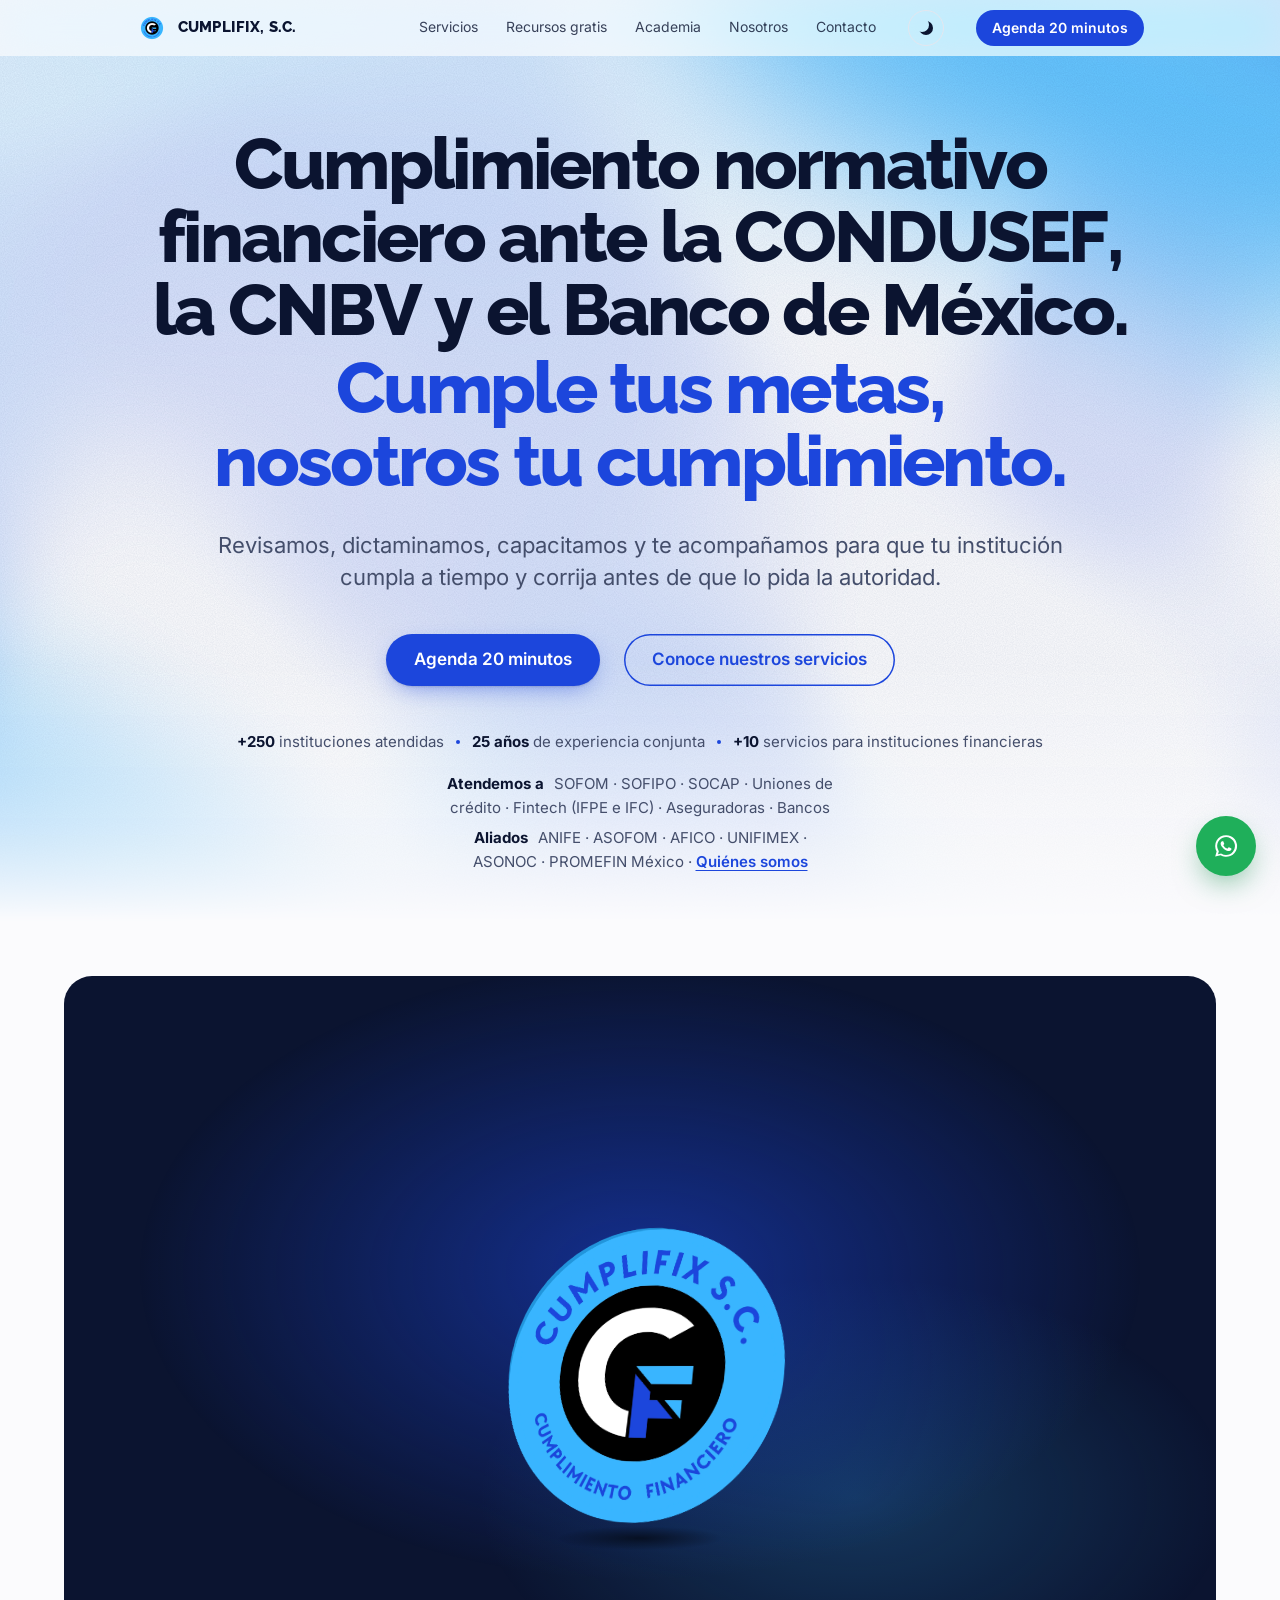
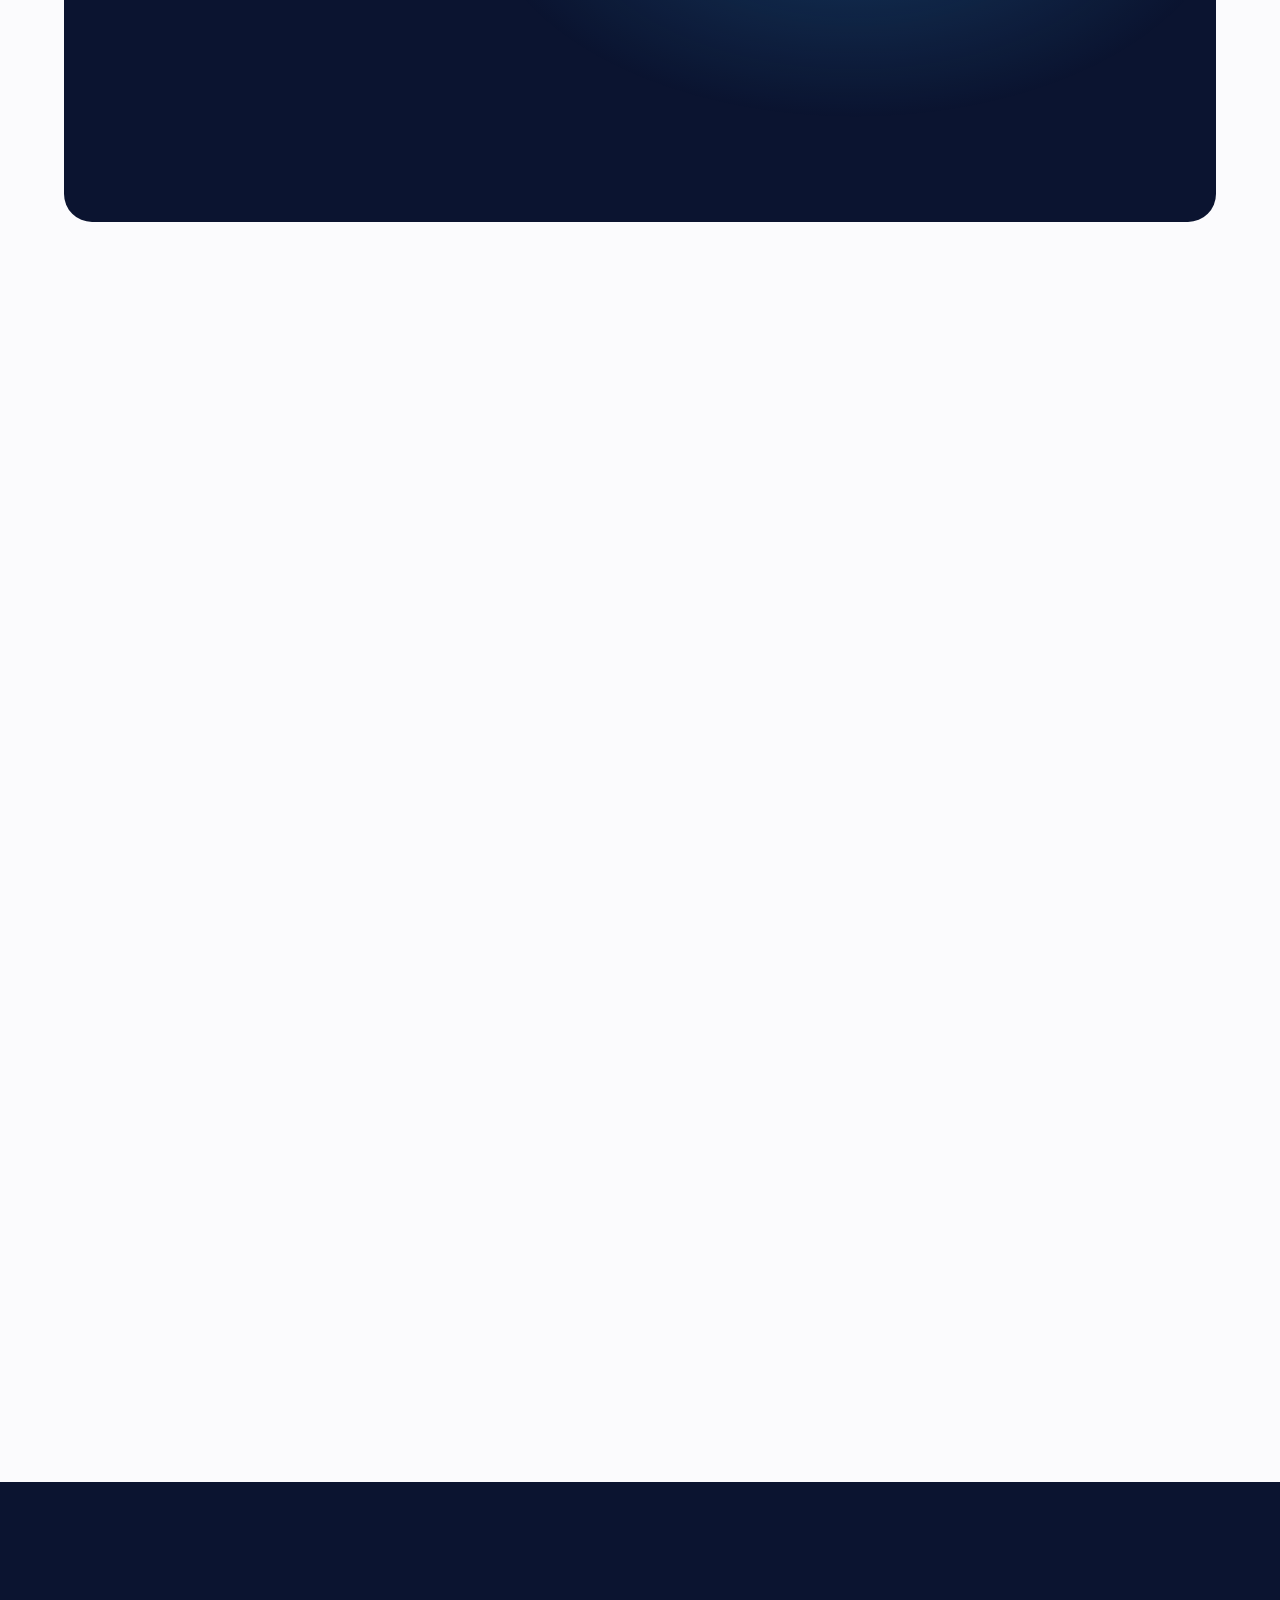
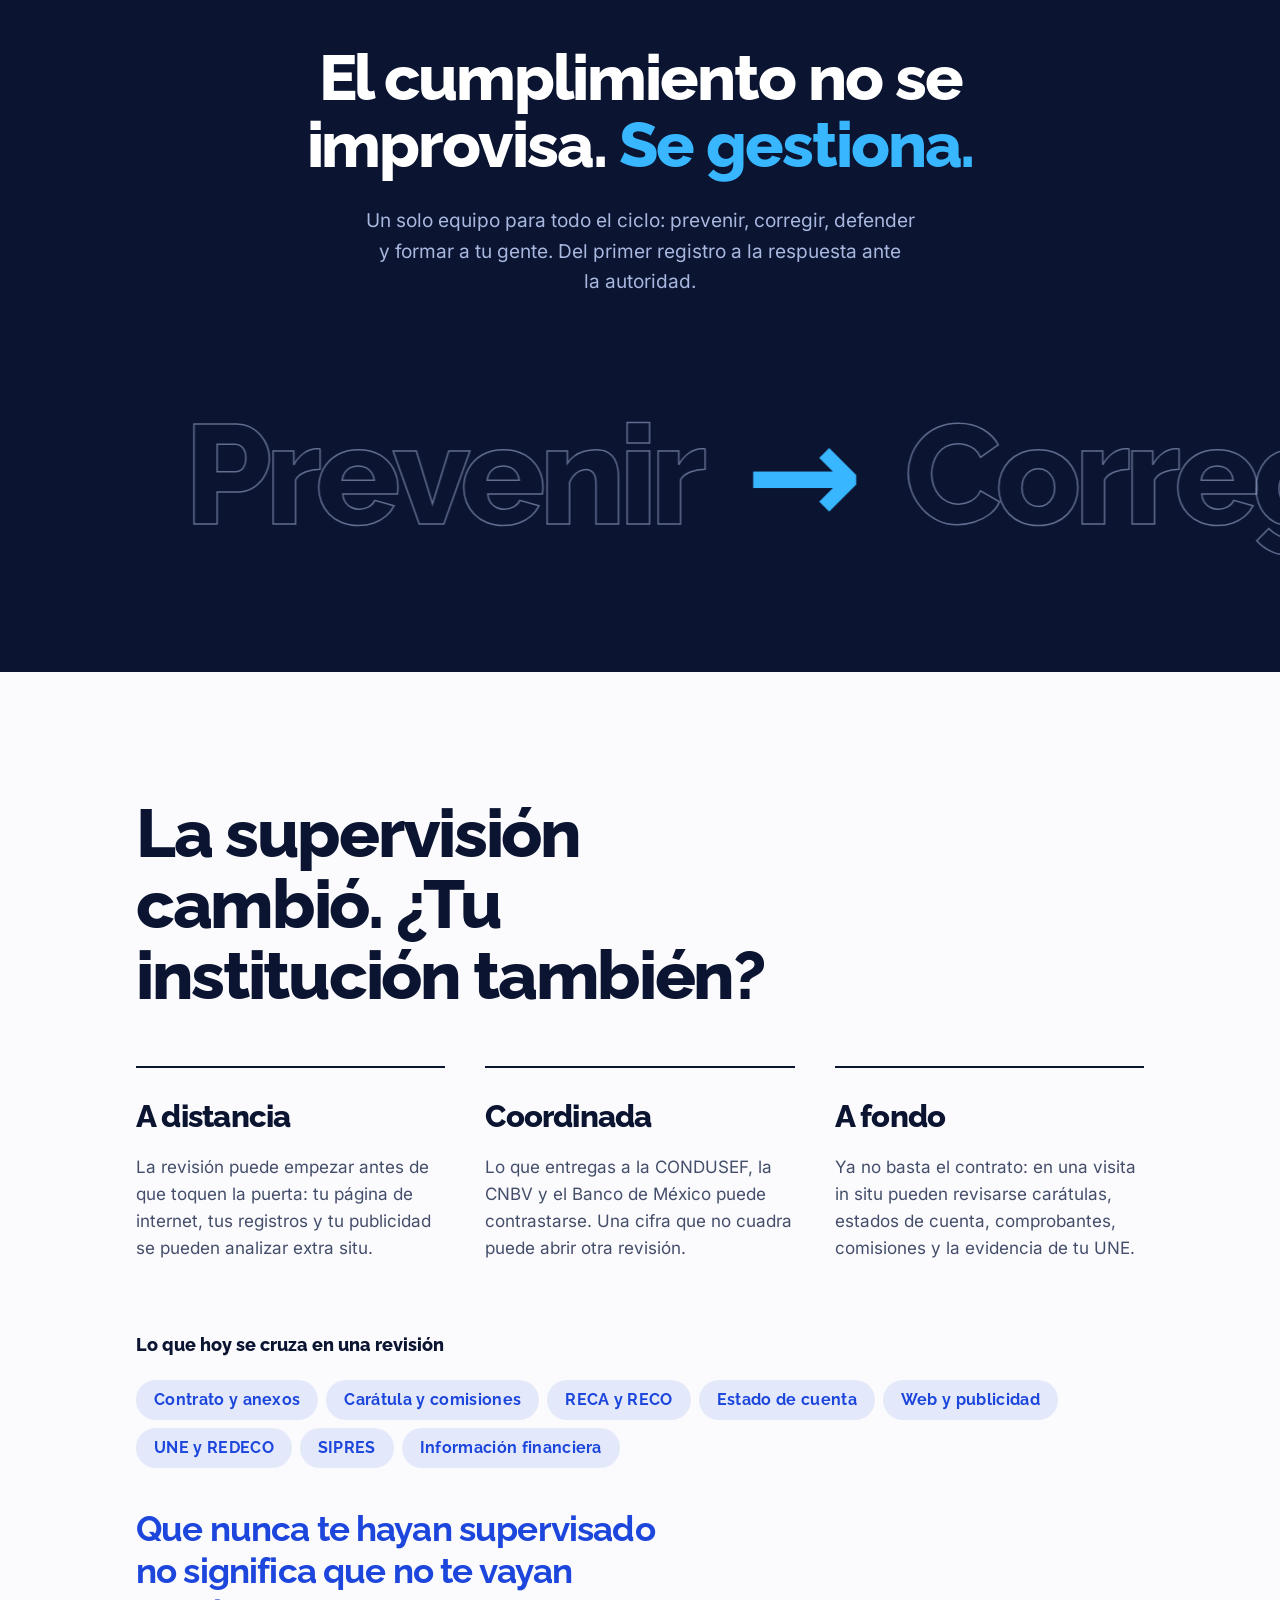
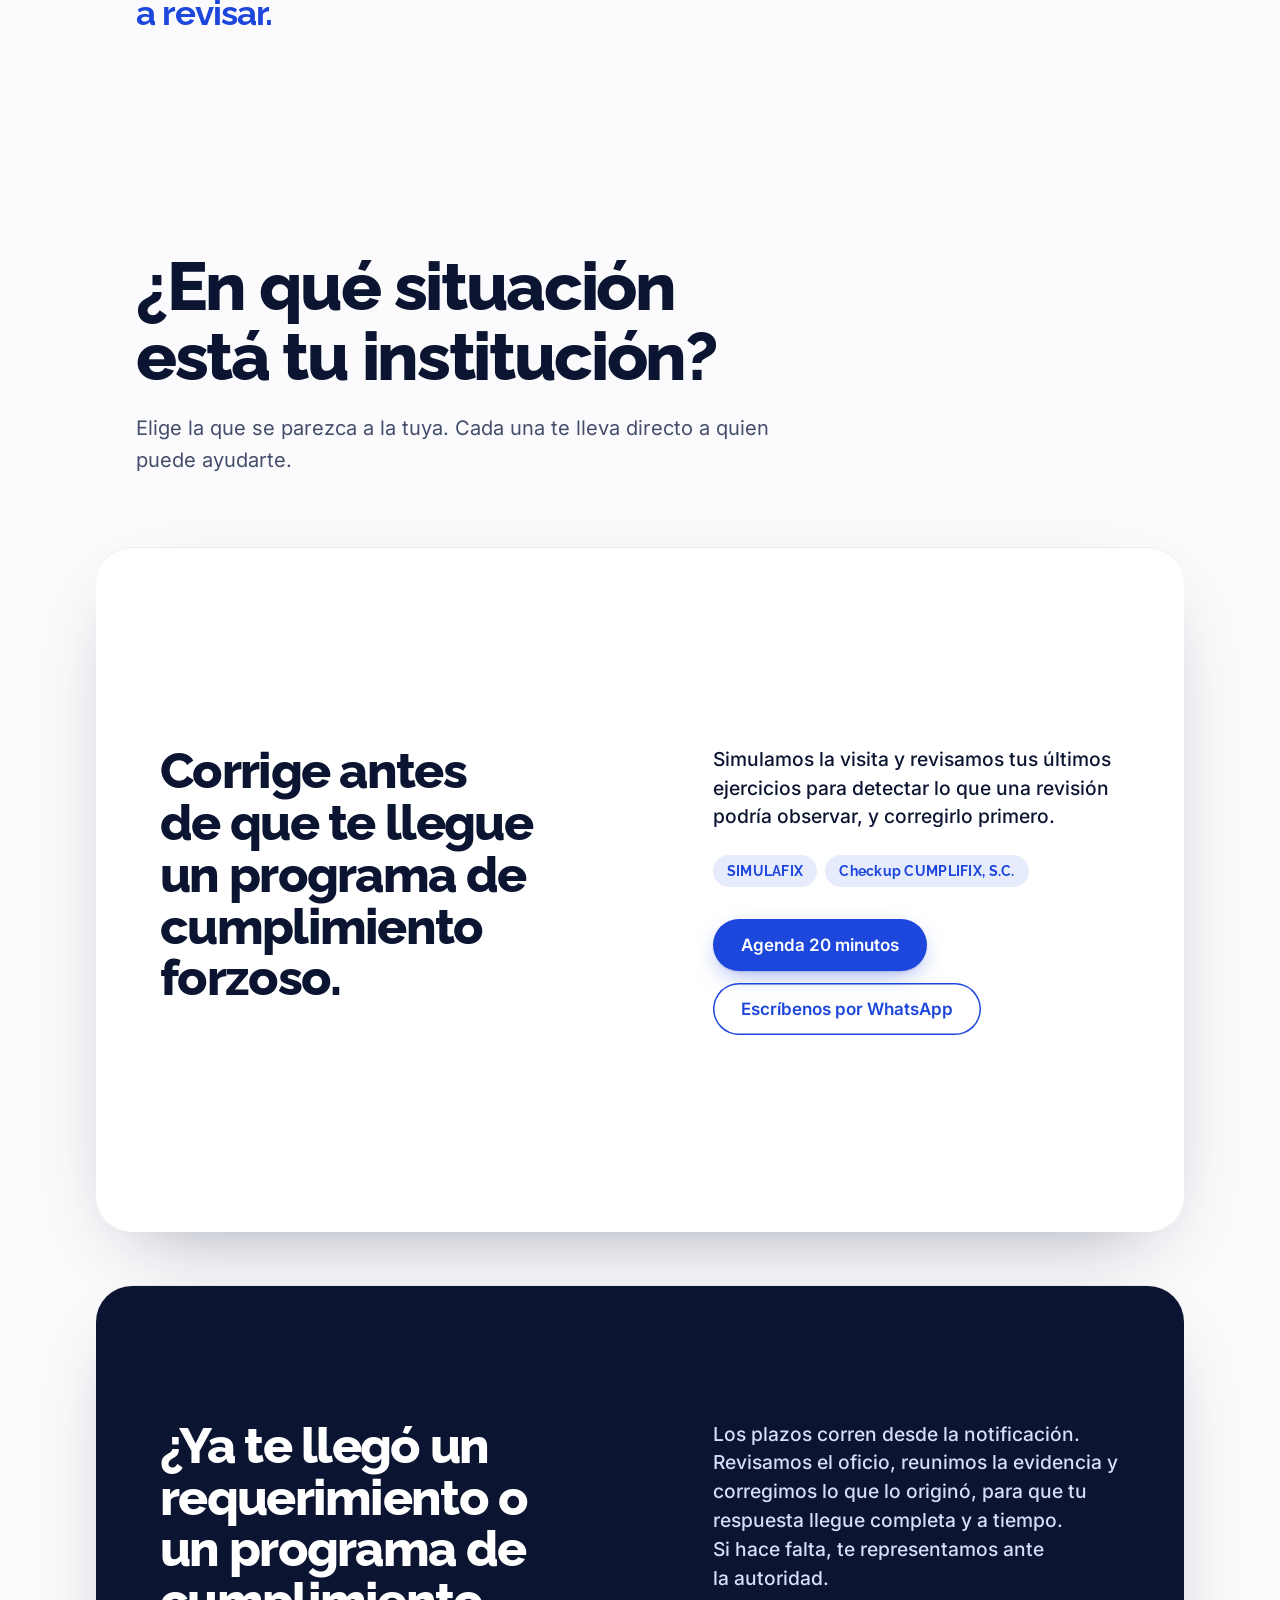
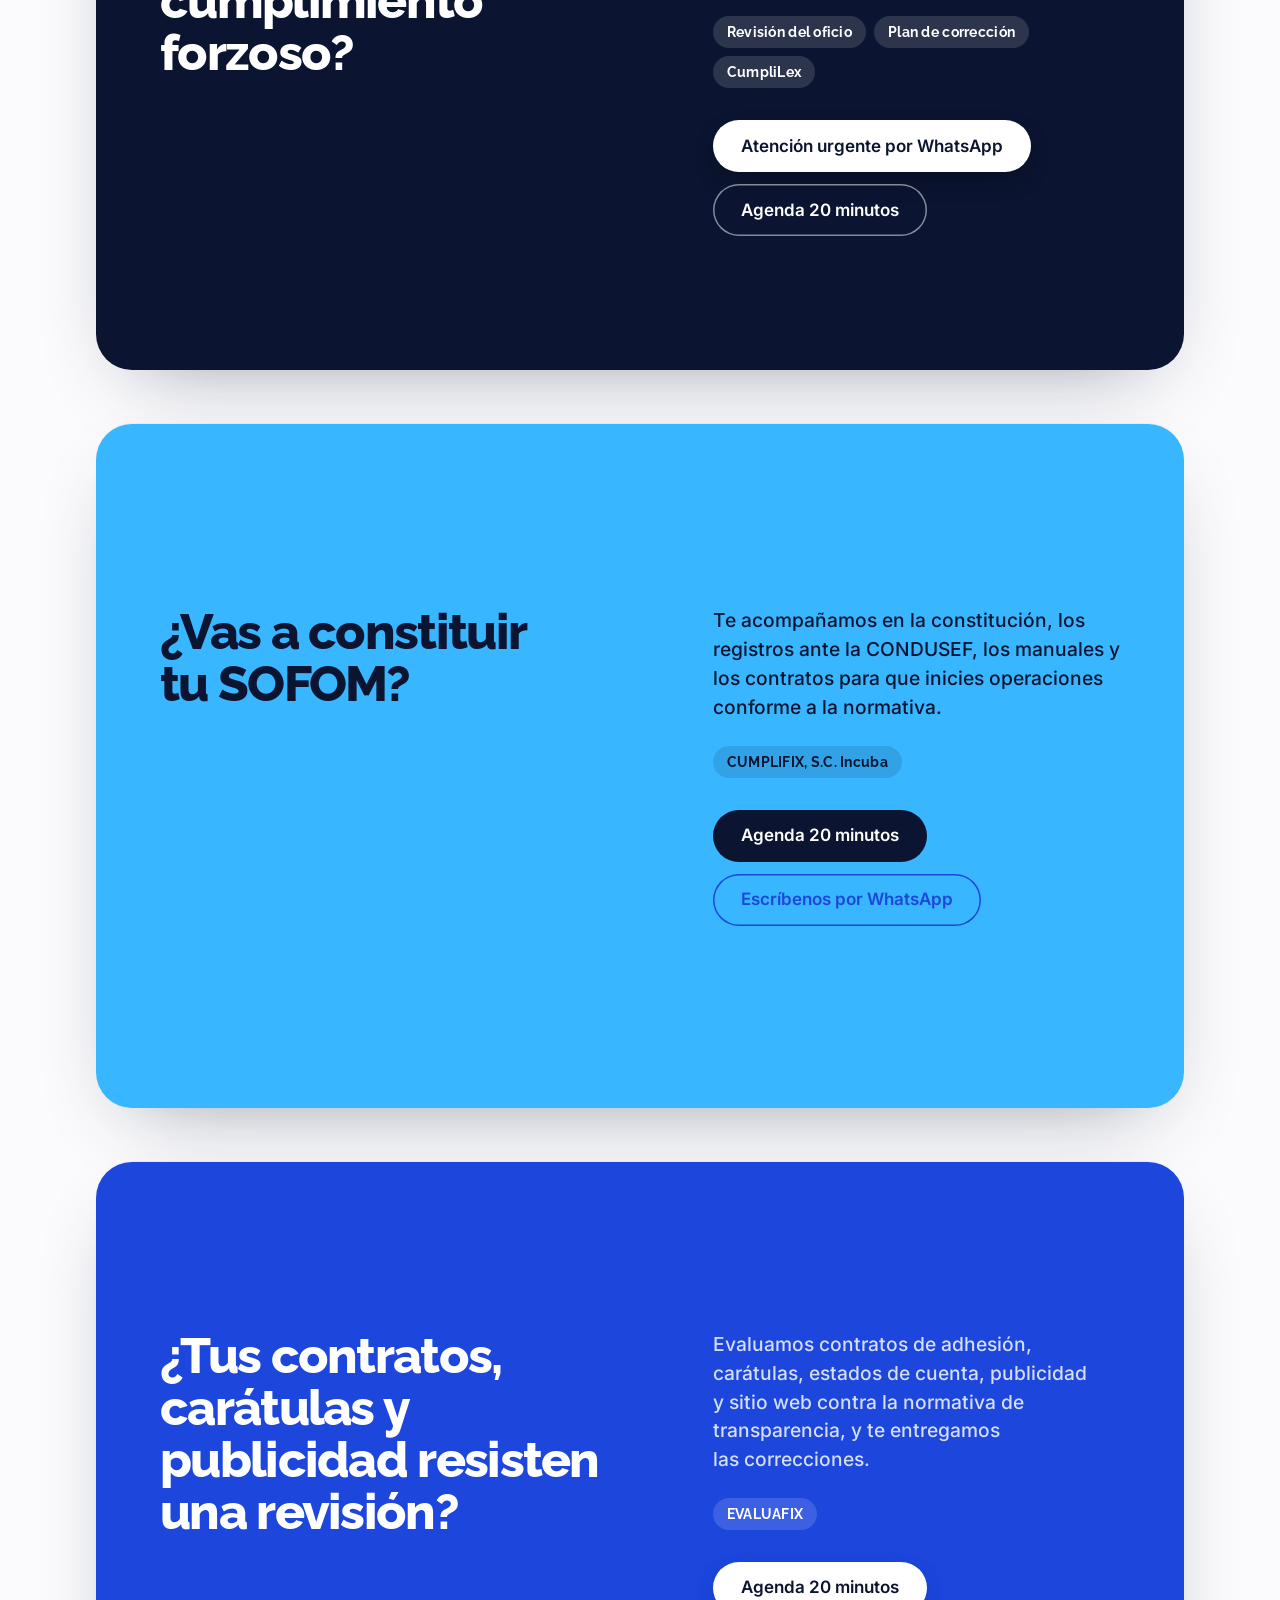
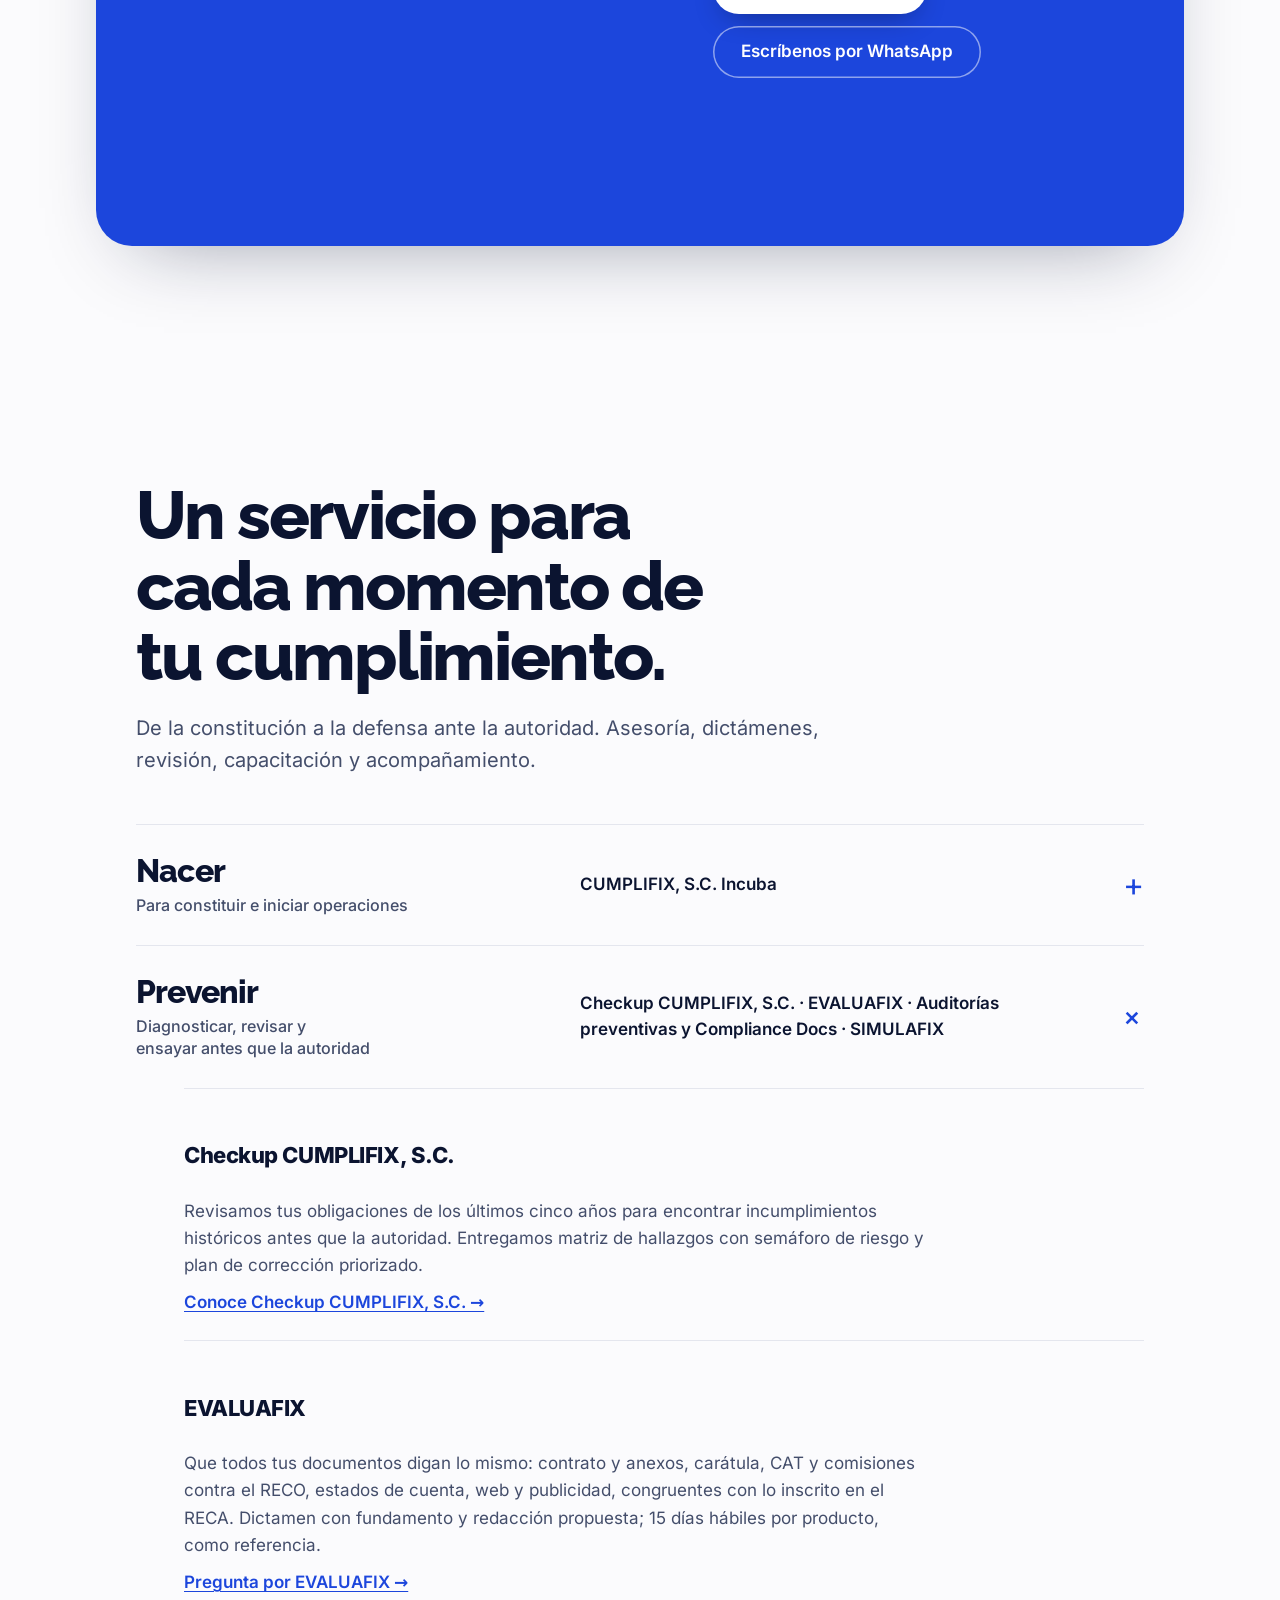
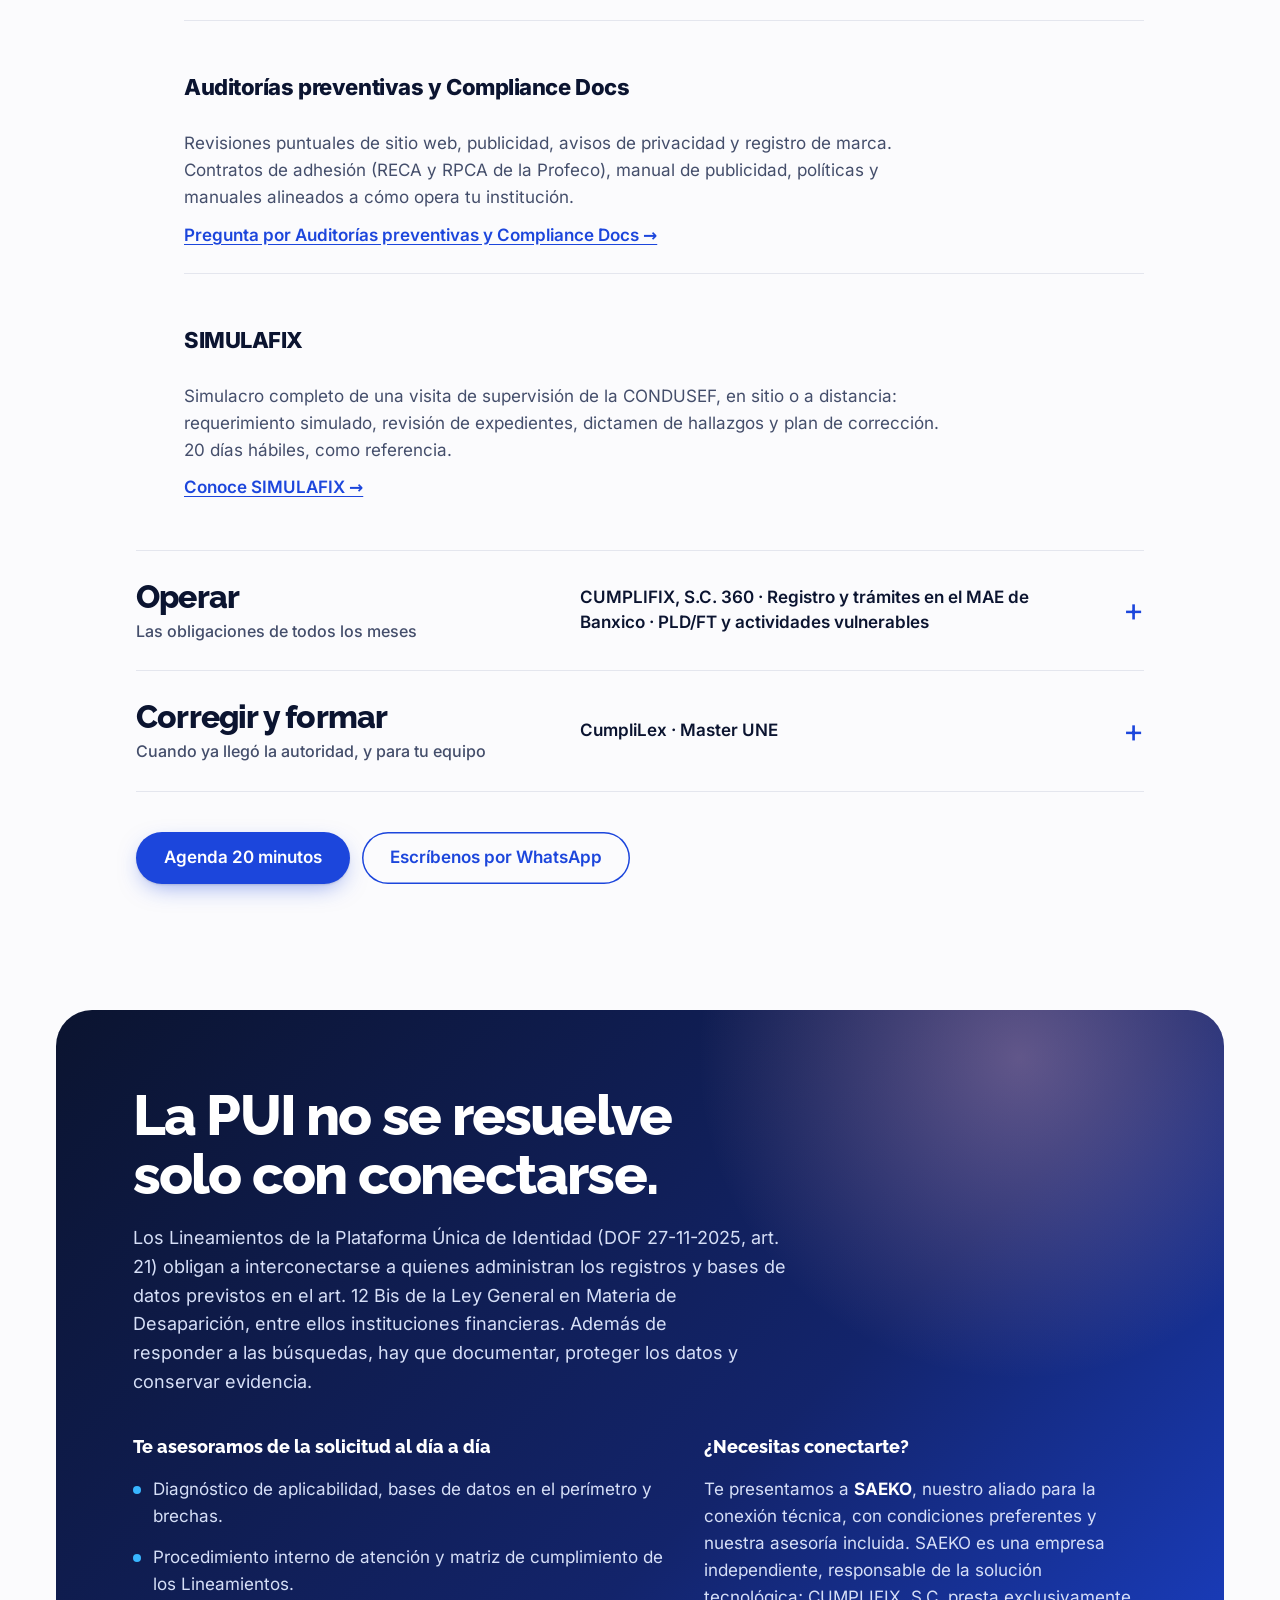
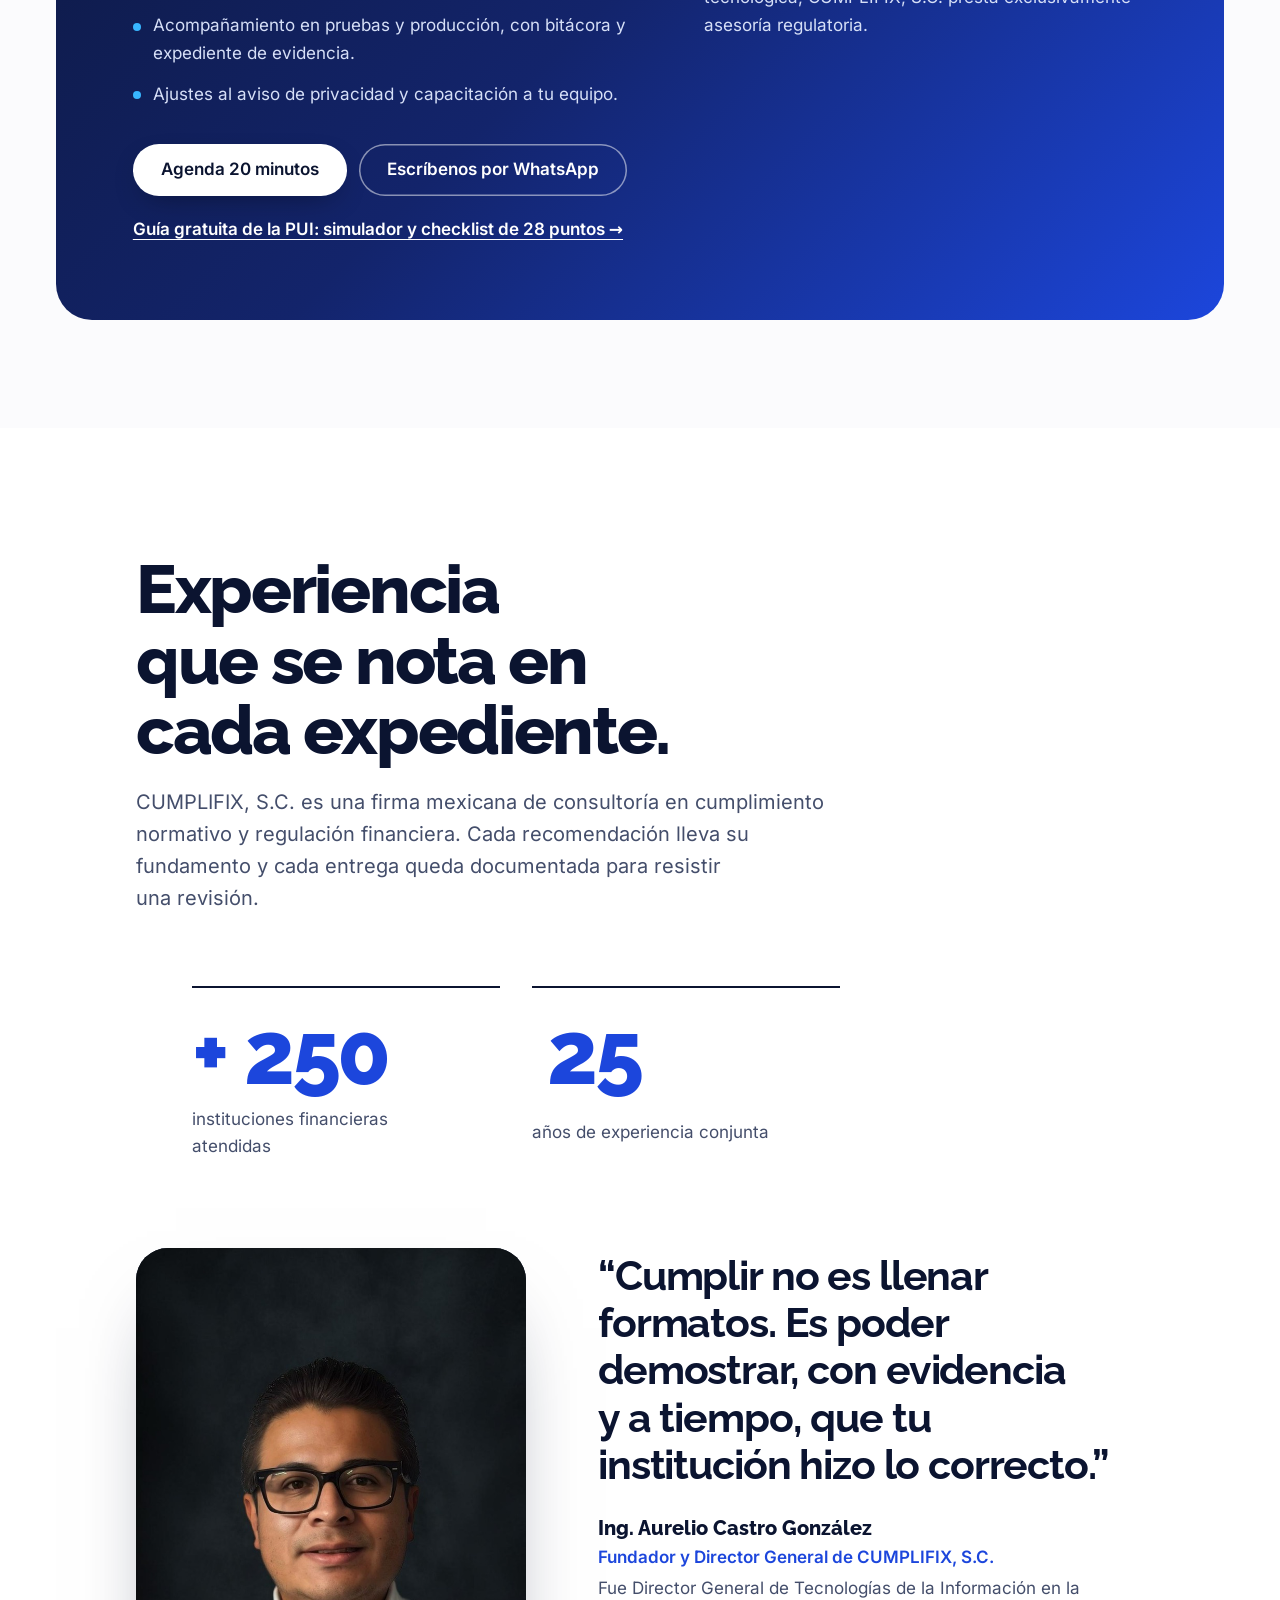
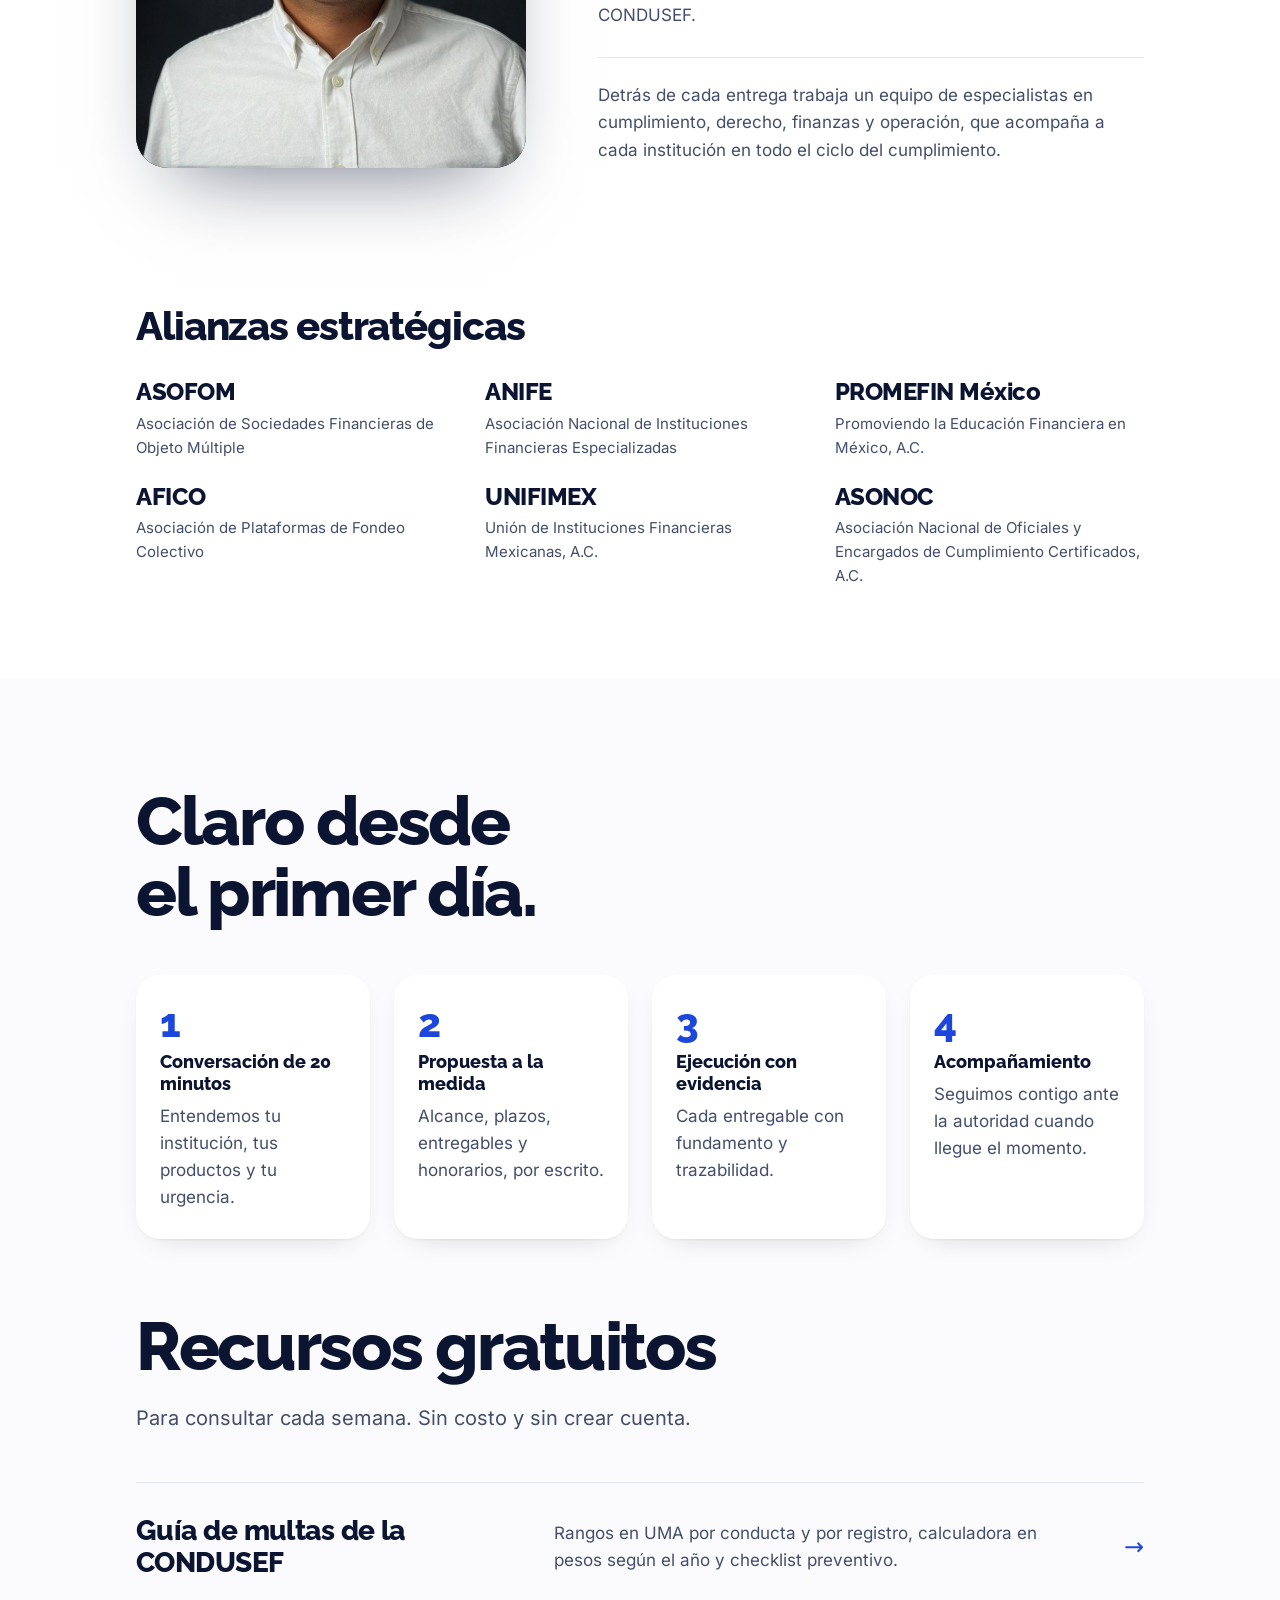
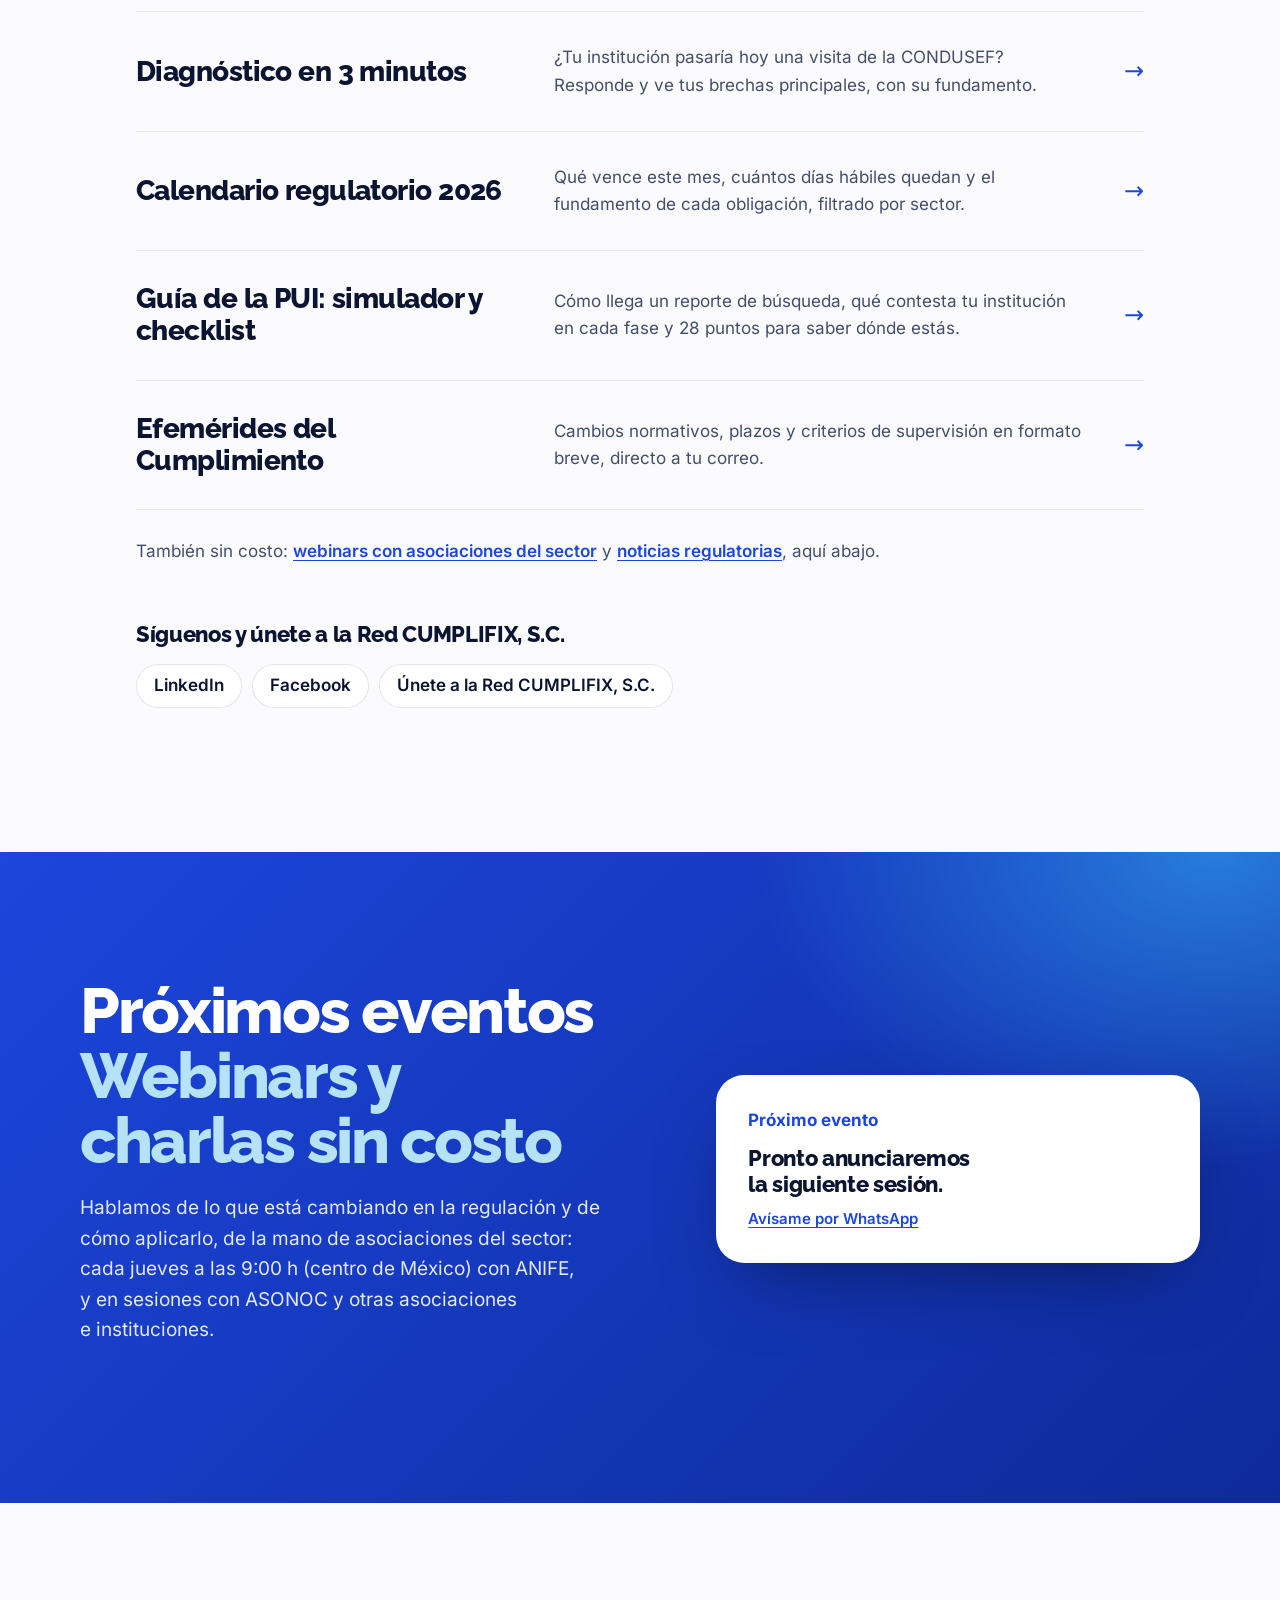
==== commit 475e5b3a: "WhatsApp: mensaje prellenado natural, sin la etiqueta interna «(origen: …)» Co-Authored-By: Claude O" ====
--- a/index.html
+++ b/index.html
@@ -285,7 +285,7 @@
           </ul>
         </details>
       </div>
-      <div class="sec-ctas" data-rise><a class="btn" href="#contacto" data-origen="servicios">Agenda 20 minutos</a><a class="btn btn-ghost" href="https://wa.me/525571462367?text=Hola%2C%20vengo%20de%20cumplifix.com%20y%20quiero%20saber%20qu%C3%A9%20servicio%20le%20conviene%20a%20mi%20instituci%C3%B3n." target="_blank" rel="noopener" data-wa-fixed>Escríbenos por WhatsApp</a></div>
+      <div class="sec-ctas" data-rise><a class="btn" href="#contacto" data-origen="servicios">Agenda 20 minutos</a><a class="btn btn-ghost" href="https://wa.me/525571462367?text=Hola%2C%20me%20gustar%C3%ADa%20saber%20qu%C3%A9%20servicio%20le%20conviene%20a%20mi%20instituci%C3%B3n." target="_blank" rel="noopener" data-wa-fixed>Escríbenos por WhatsApp</a></div>
     </section>
 
     <!-- PUI -->
@@ -542,7 +542,7 @@
           <h2 id="contact-title" class="contact-title">¿En qué te ayudamos?</h2>
           <p class="contact-sub">Hablemos antes de que toquen la puerta. Agenda 20 minutos con nuestro equipo y sal con claridad sobre tus prioridades de cumplimiento. Respondemos en un día hábil.</p>
           <div class="contact-btns">
-            <a class="btn btn-light" href="https://wa.me/525571462367?text=Hola%2C%20vengo%20de%20cumplifix.com%20y%20quiero%20platicar%20sobre%20el%20cumplimiento%20de%20mi%20instituci%C3%B3n." data-wa="contacto" target="_blank" rel="noopener">Escríbenos por WhatsApp</a>
+            <a class="btn btn-light" href="https://wa.me/525571462367?text=Hola%2C%20me%20gustar%C3%ADa%20platicar%20con%20un%20especialista%20sobre%20el%20cumplimiento%20de%20mi%20instituci%C3%B3n." data-wa="contacto" target="_blank" rel="noopener">Escríbenos por WhatsApp</a>
             <a class="btn btn-ghost-dark" href="mailto:info@cumplifix.com?subject=Contacto%20desde%20cumplifix.com">Escríbenos por correo</a>
           </div>
           <ul class="contact-ways">
@@ -582,11 +582,11 @@
   <!-- Barra fija en celular -->
   <nav class="mbar" data-mbar aria-label="Acciones rápidas" aria-hidden="true">
     <a class="btn" href="#contacto" data-origen="barra-movil" tabindex="-1" aria-label="Agenda 20 minutos">Agenda 20<span class="cta-long">&nbsp;minutos</span><span class="cta-short">&nbsp;min</span></a>
-    <a class="mbar-wa" href="https://wa.me/525571462367?text=Hola%2C%20vengo%20de%20cumplifix.com%20y%20quiero%20platicar%20sobre%20el%20cumplimiento%20de%20mi%20instituci%C3%B3n." data-wa="barra-movil" tabindex="-1">WhatsApp</a>
+    <a class="mbar-wa" href="https://wa.me/525571462367?text=Hola%2C%20me%20gustar%C3%ADa%20platicar%20con%20un%20especialista%20sobre%20el%20cumplimiento%20de%20mi%20instituci%C3%B3n." data-wa="barra-movil" tabindex="-1">WhatsApp</a>
   </nav>
 
   <!-- WhatsApp flotante (escritorio) -->
-  <a class="wa-float" href="https://wa.me/525571462367?text=Hola%2C%20vengo%20de%20cumplifix.com%20y%20quiero%20platicar%20sobre%20el%20cumplimiento%20de%20mi%20instituci%C3%B3n." data-wa="flotante" target="_blank" rel="noopener" aria-label="Escríbenos por WhatsApp">
+  <a class="wa-float" href="https://wa.me/525571462367?text=Hola%2C%20me%20gustar%C3%ADa%20platicar%20con%20un%20especialista%20sobre%20el%20cumplimiento%20de%20mi%20instituci%C3%B3n." data-wa="flotante" target="_blank" rel="noopener" aria-label="Escríbenos por WhatsApp">
     <svg aria-hidden="true" viewBox="0 0 24 24" width="26" height="26"><path fill="currentColor" d="M12 2a10 10 0 0 0-8.66 15l-1.3 4.75 4.87-1.28A10 10 0 1 0 12 2Zm0 18.2a8.2 8.2 0 0 1-4.18-1.15l-.3-.18-2.89.76.77-2.82-.2-.31A8.2 8.2 0 1 1 12 20.2Zm4.5-6.14c-.25-.12-1.46-.72-1.68-.8-.23-.08-.39-.12-.55.12-.17.25-.64.8-.78.97-.14.16-.29.18-.53.06a6.7 6.7 0 0 1-3.32-2.9c-.25-.43.25-.4.71-1.33.08-.16.04-.3-.02-.43-.06-.12-.55-1.33-.76-1.82-.2-.48-.4-.41-.55-.42h-.47a.9.9 0 0 0-.65.3 2.74 2.74 0 0 0-.86 2.04 4.76 4.76 0 0 0 1 2.53 10.9 10.9 0 0 0 4.18 3.69c1.56.67 2.17.73 2.95.61.47-.07 1.46-.6 1.67-1.17.2-.58.2-1.07.14-1.17-.06-.1-.22-.17-.47-.29Z"/></svg>
   </a>
 
@@ -623,6 +623,6 @@
   <script src="assets/vendor/gsap.min.js" defer></script>
   <script src="assets/vendor/ScrollTrigger.min.js" defer></script>
   <script src="assets/vendor/lenis.min.js" defer></script>
-  <script src="assets/js/main.js?v=20261015b" defer></script>
+  <script src="assets/js/main.js?v=20261016a" defer></script>
 </body>
 </html>
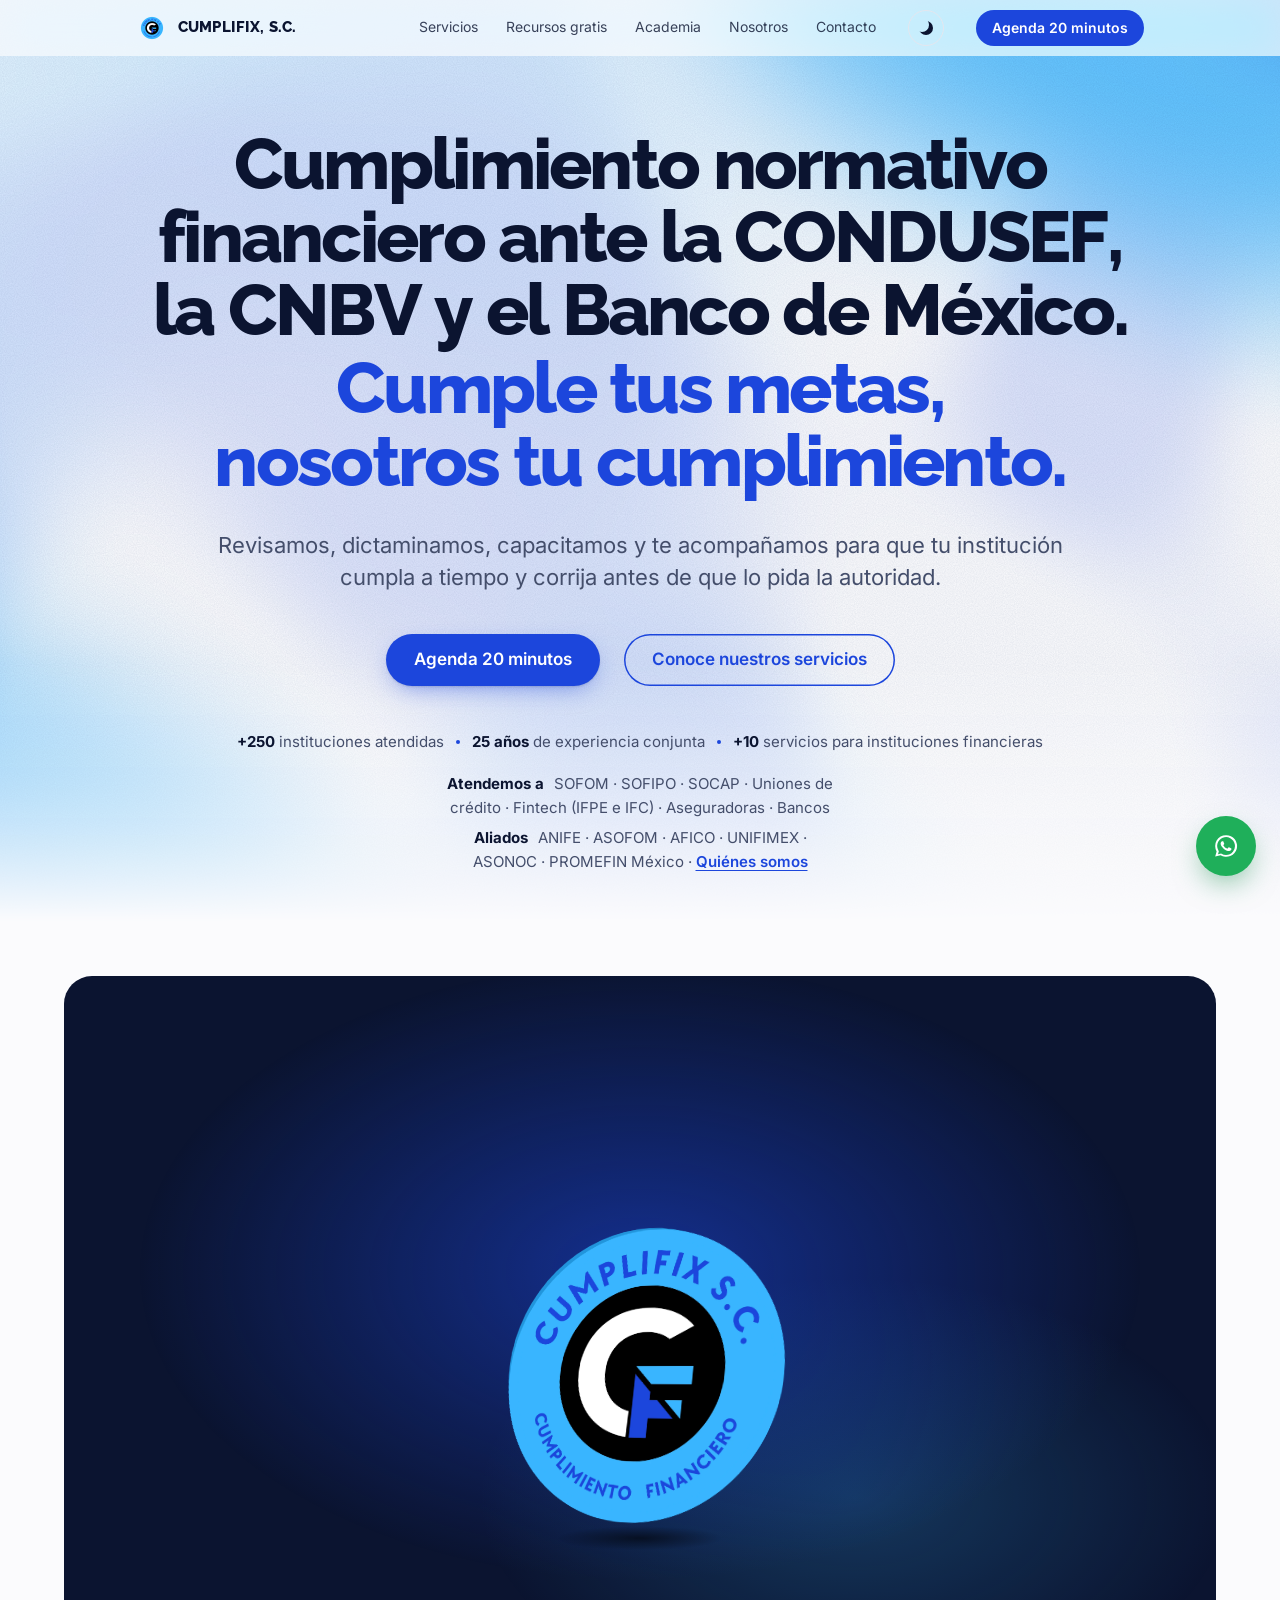
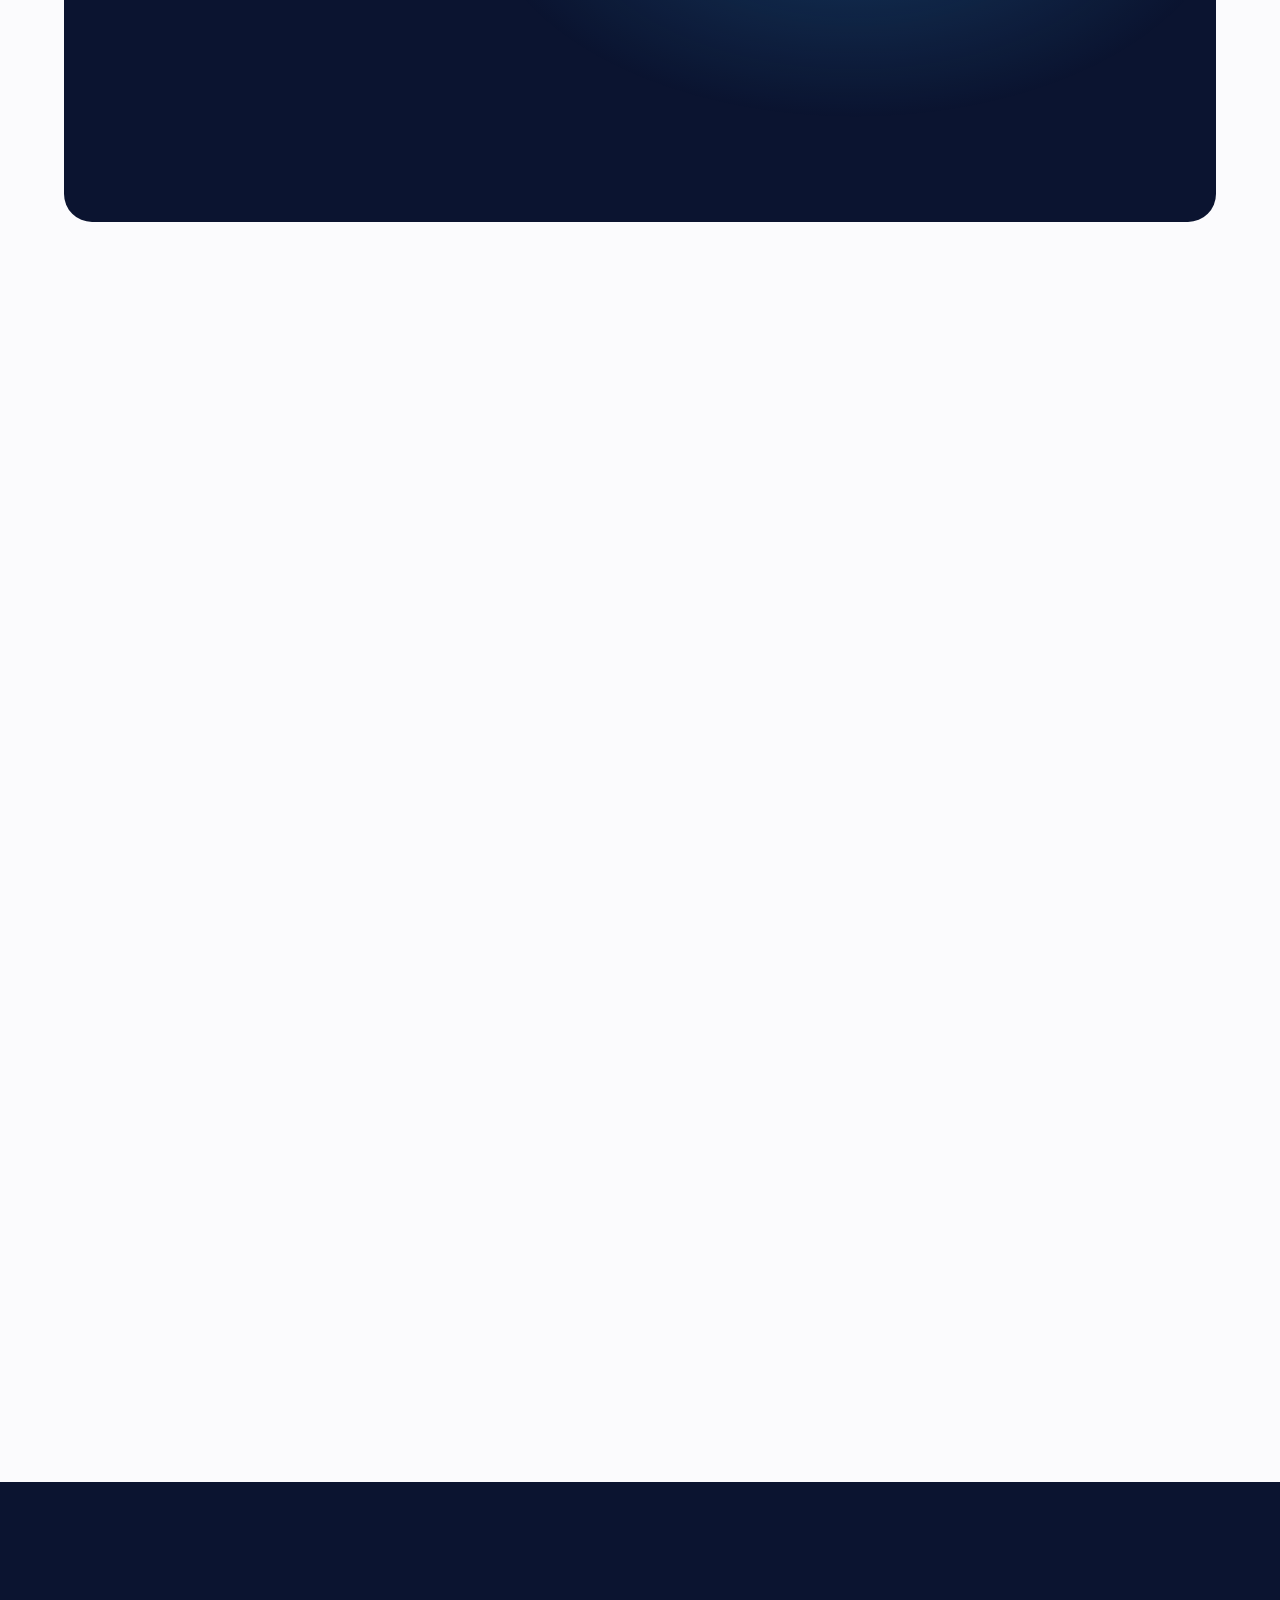
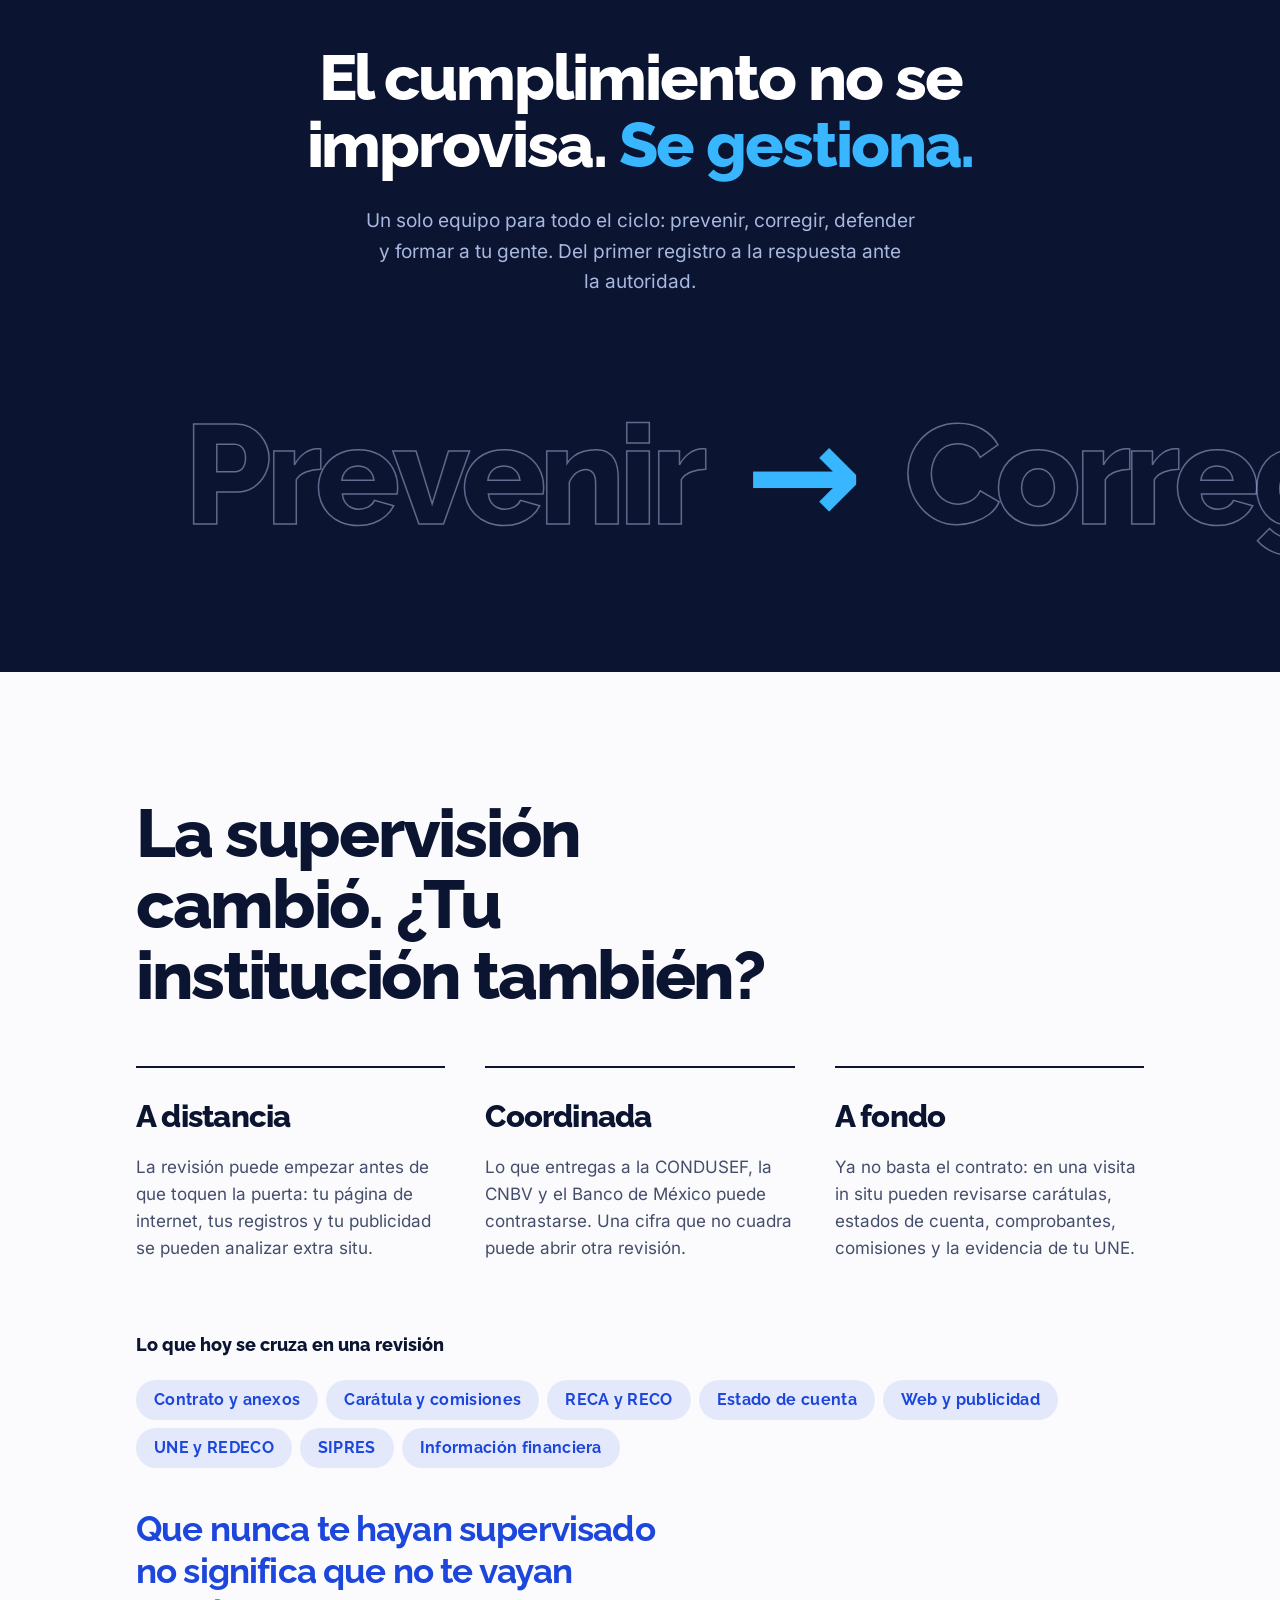
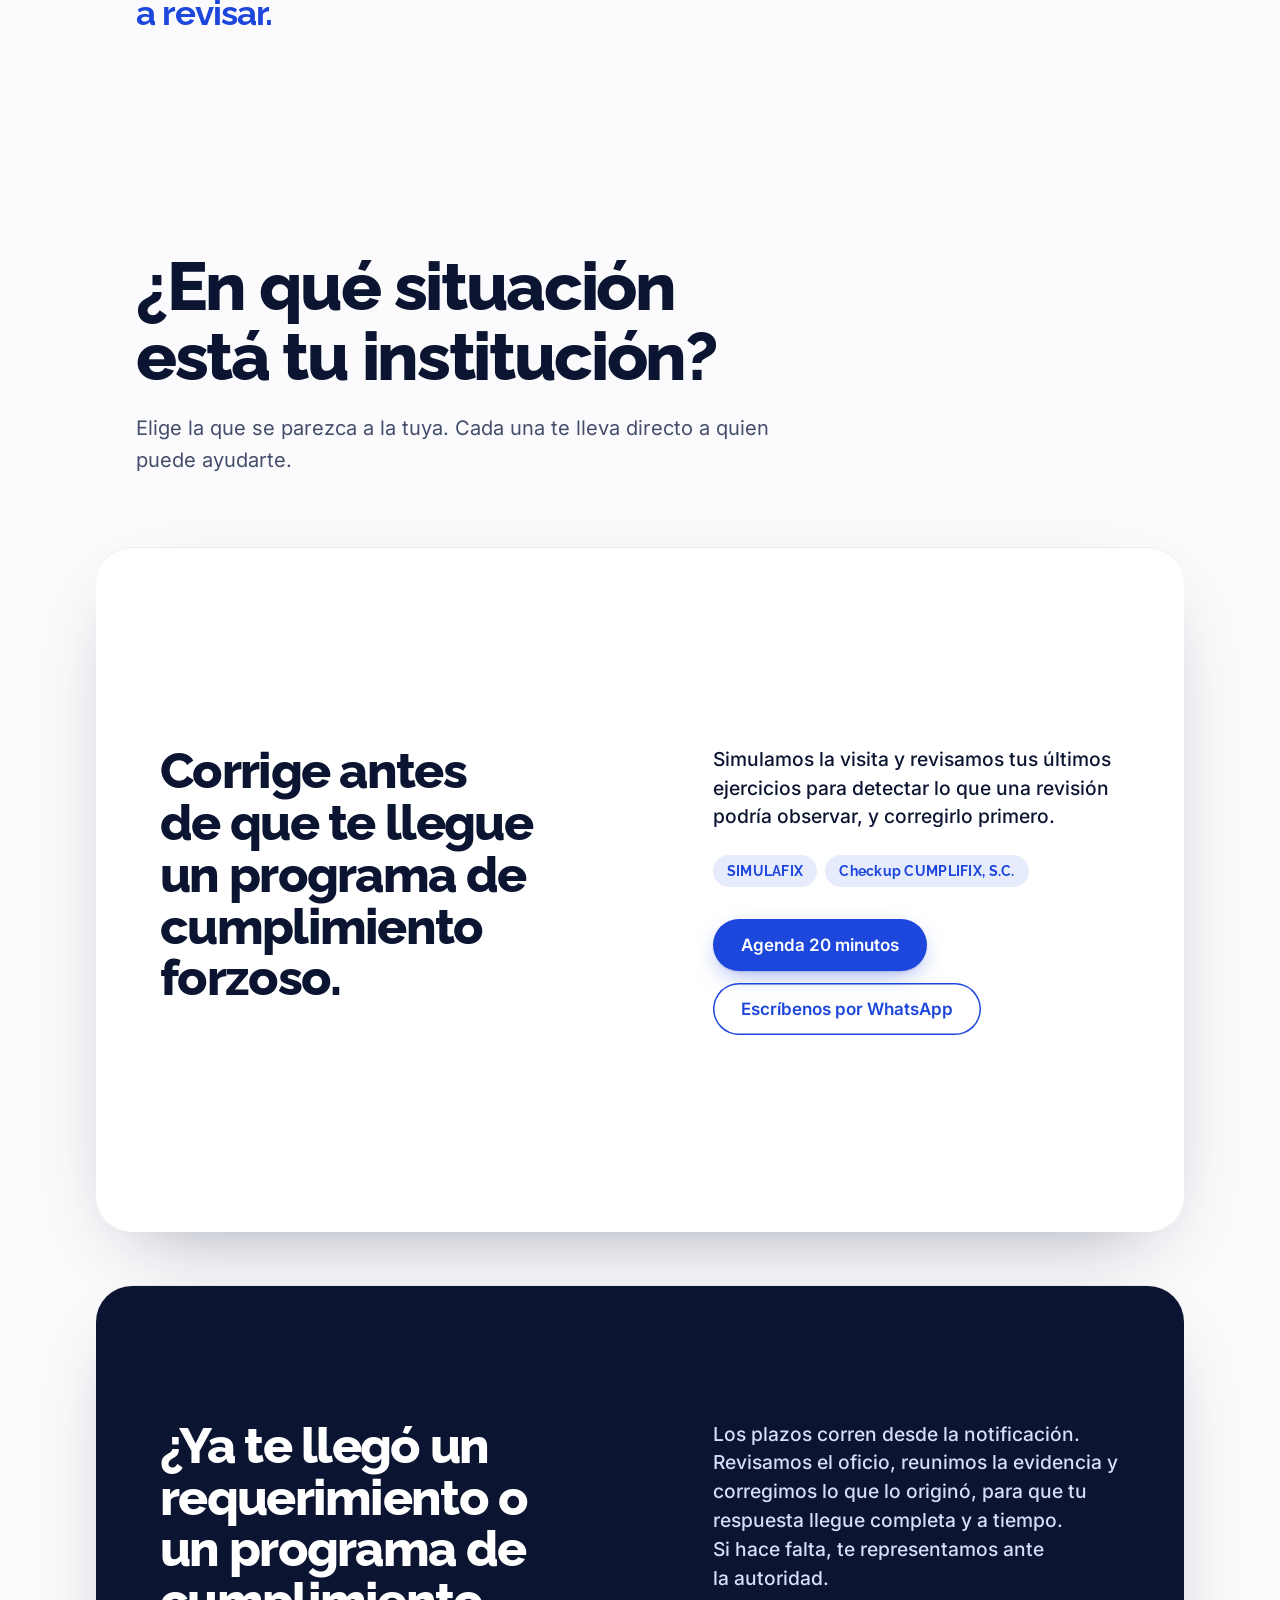
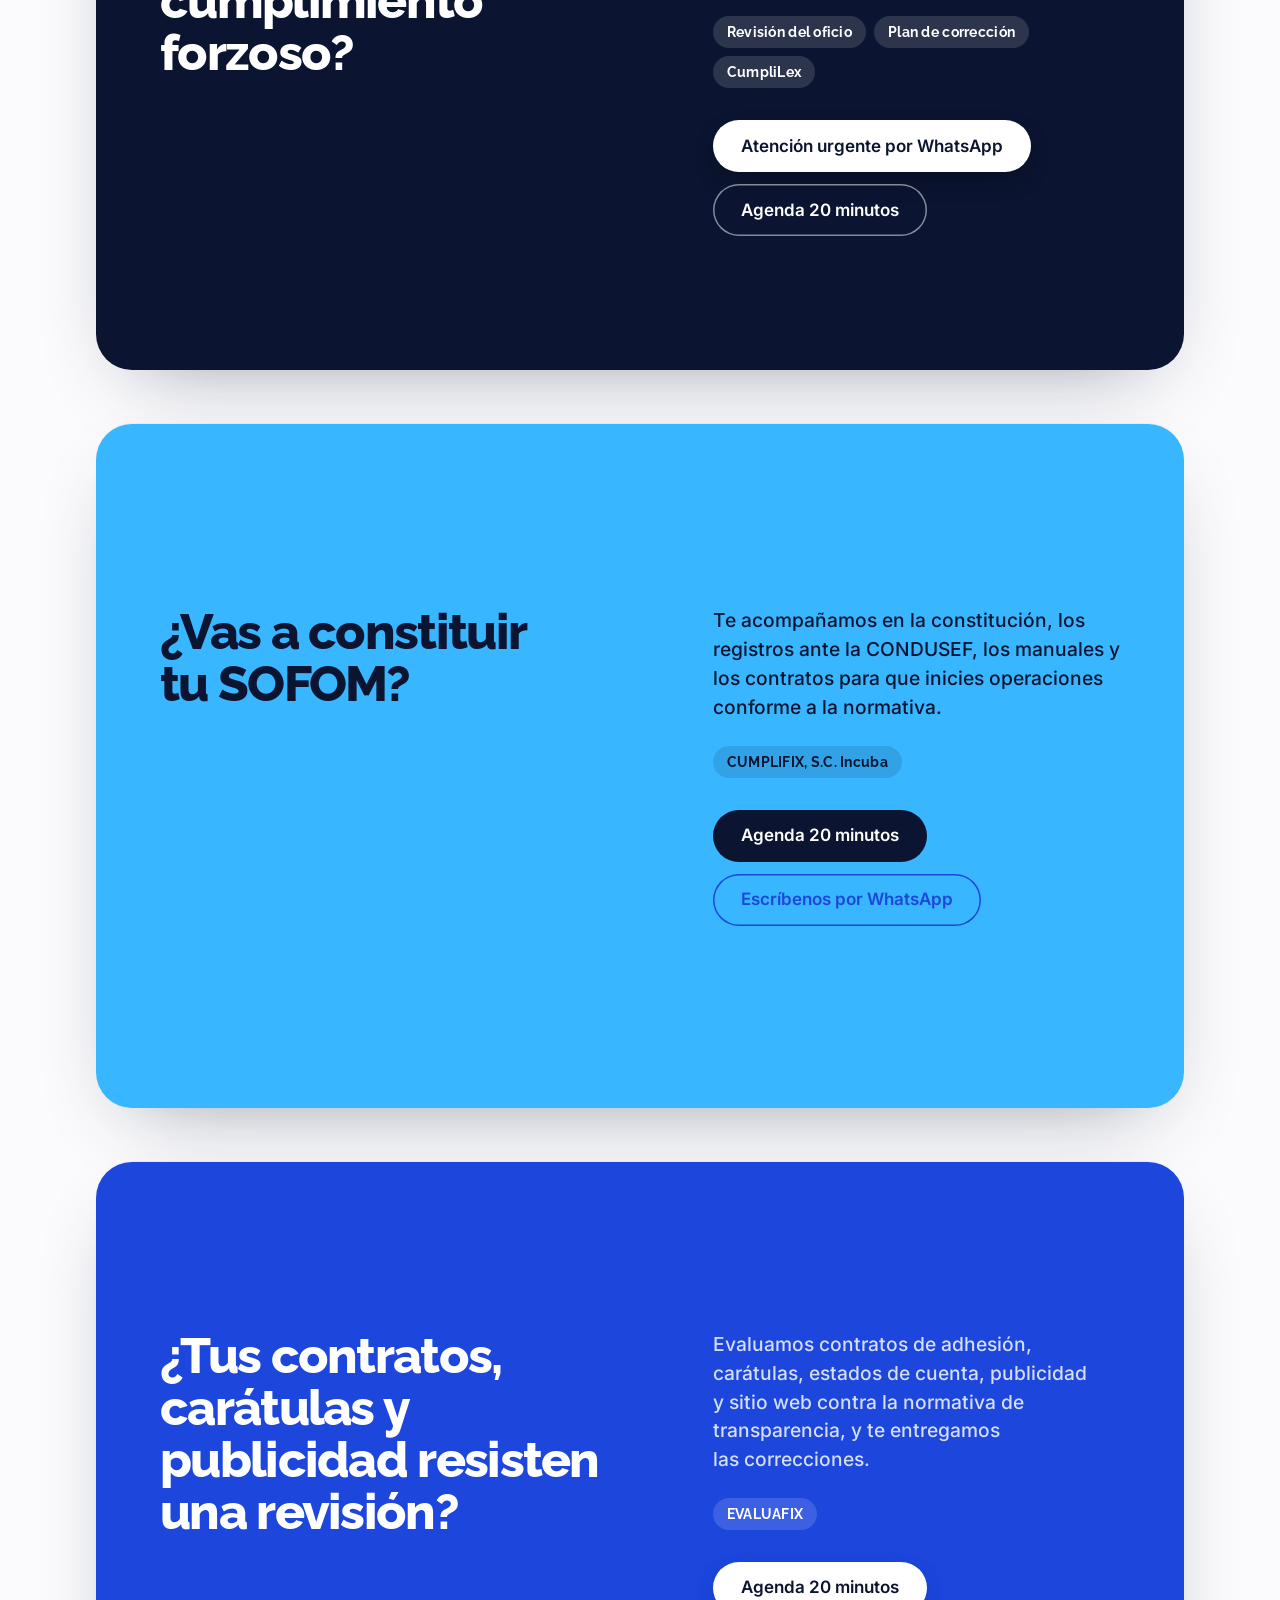
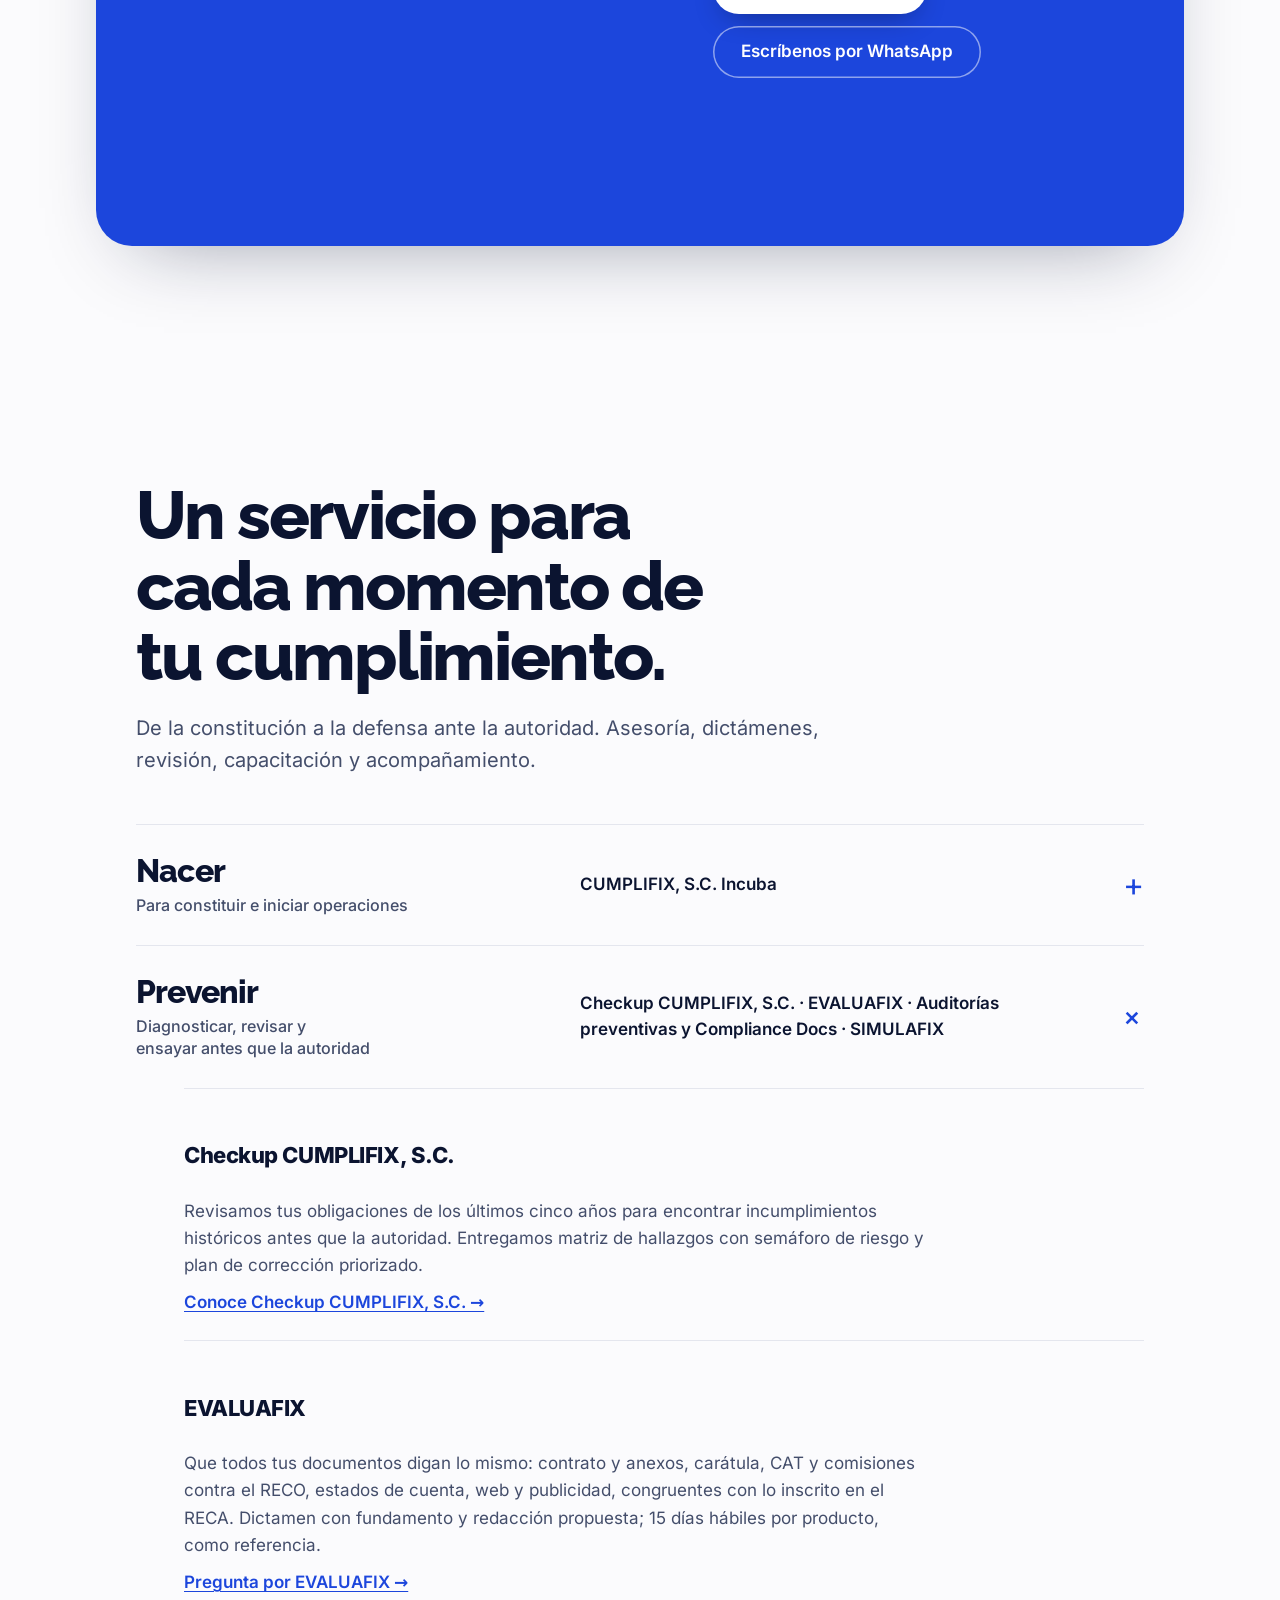
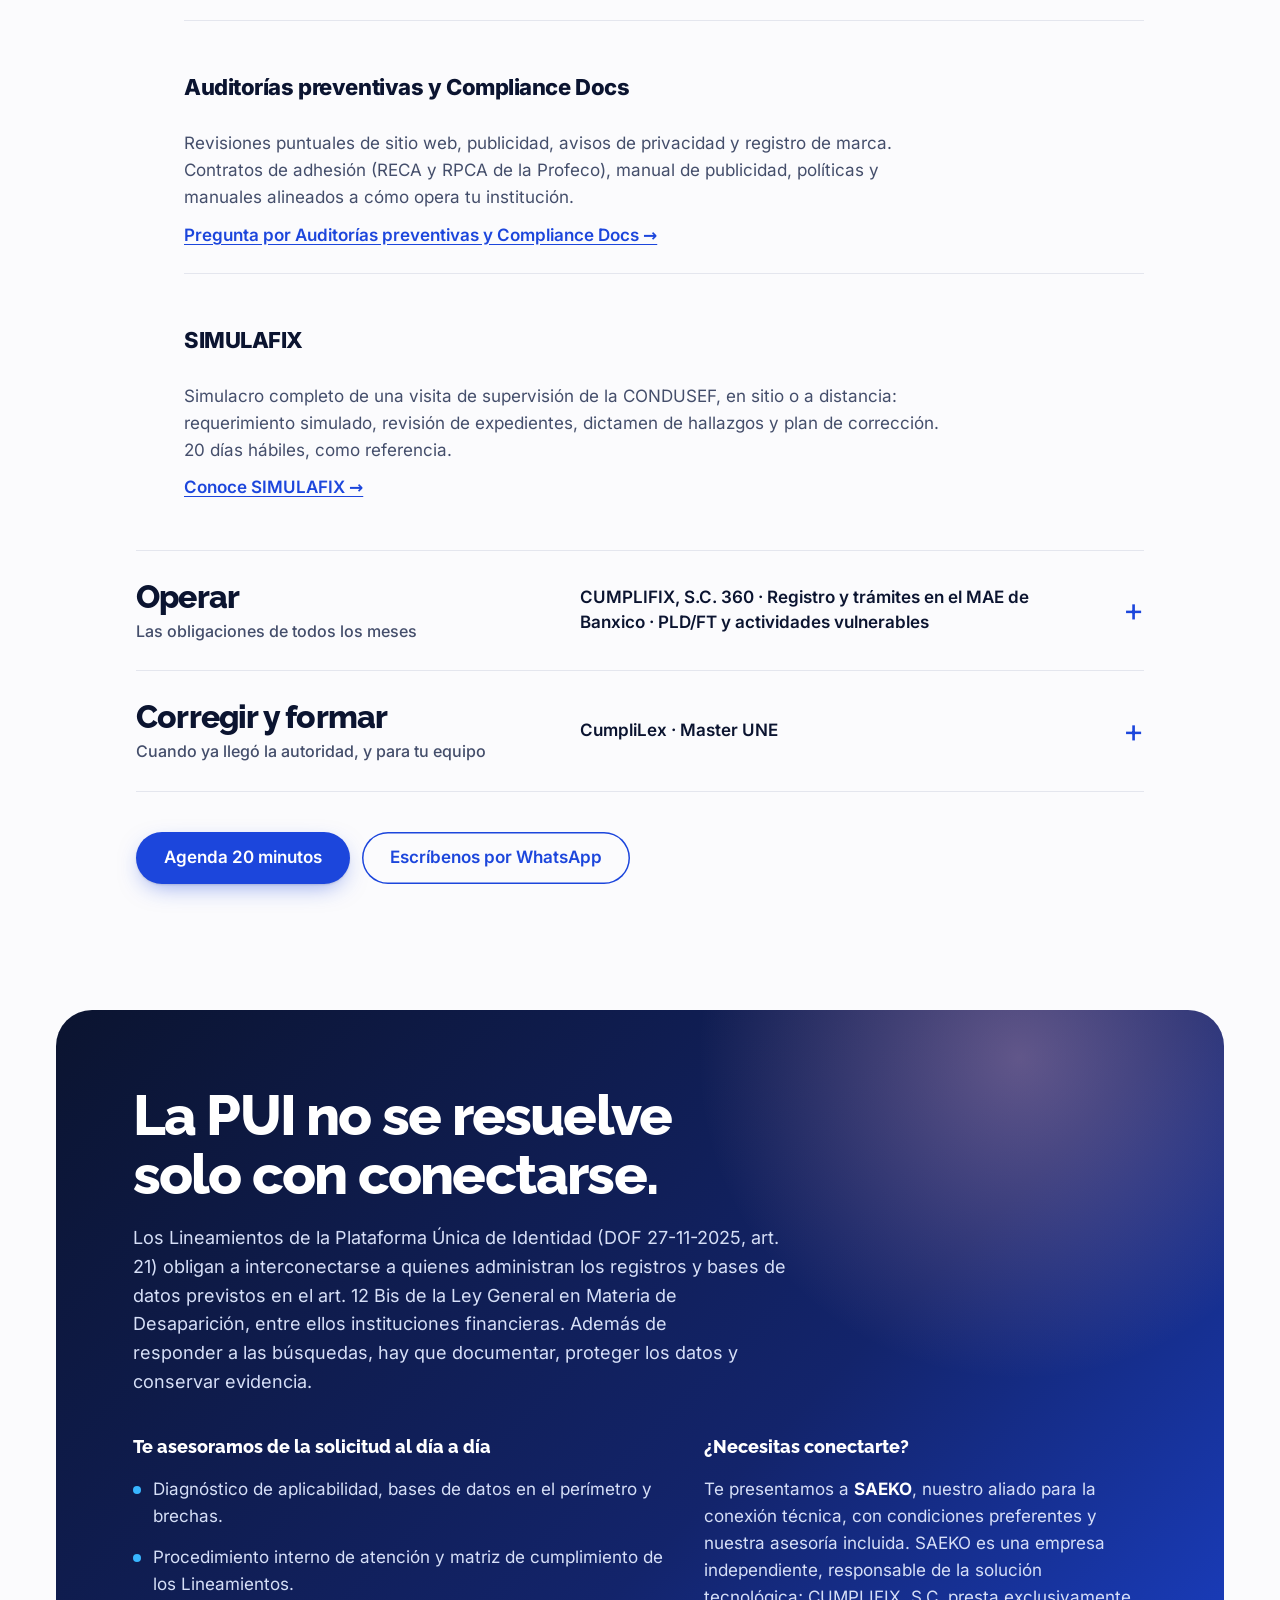
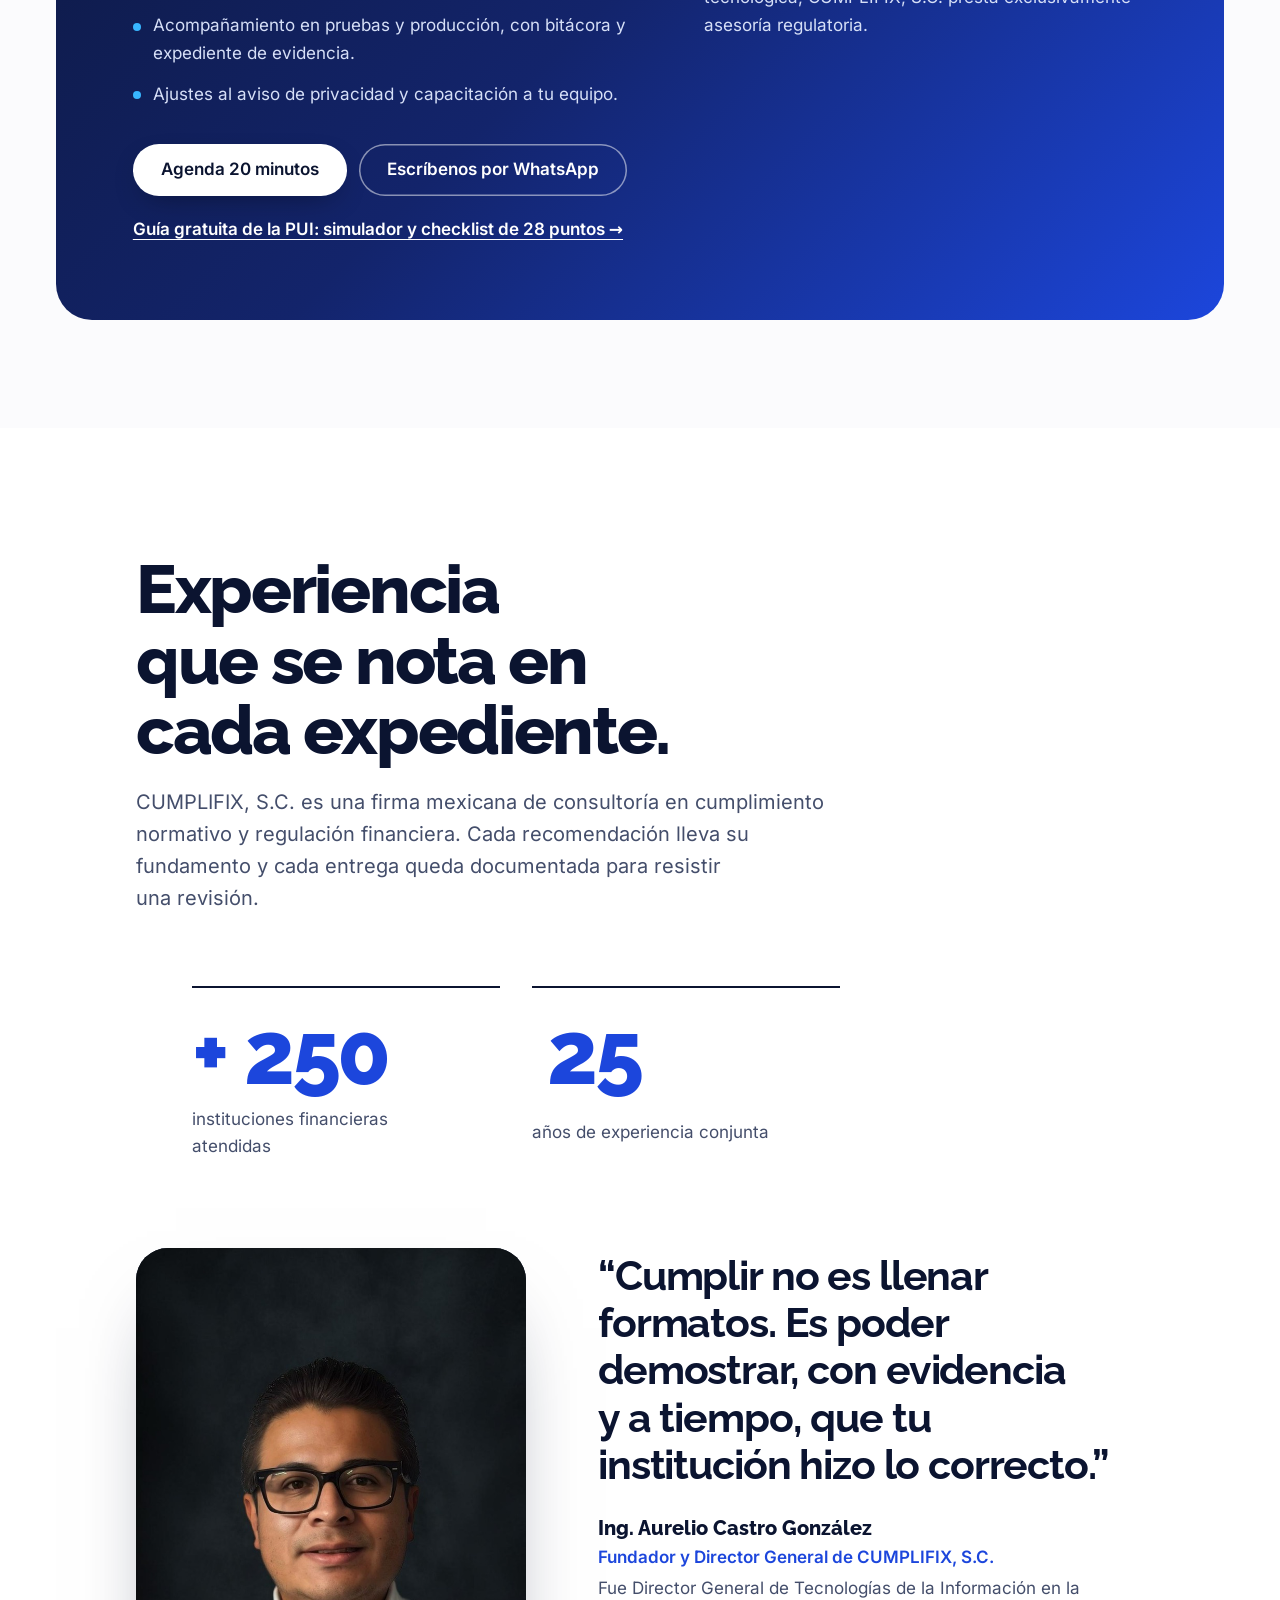
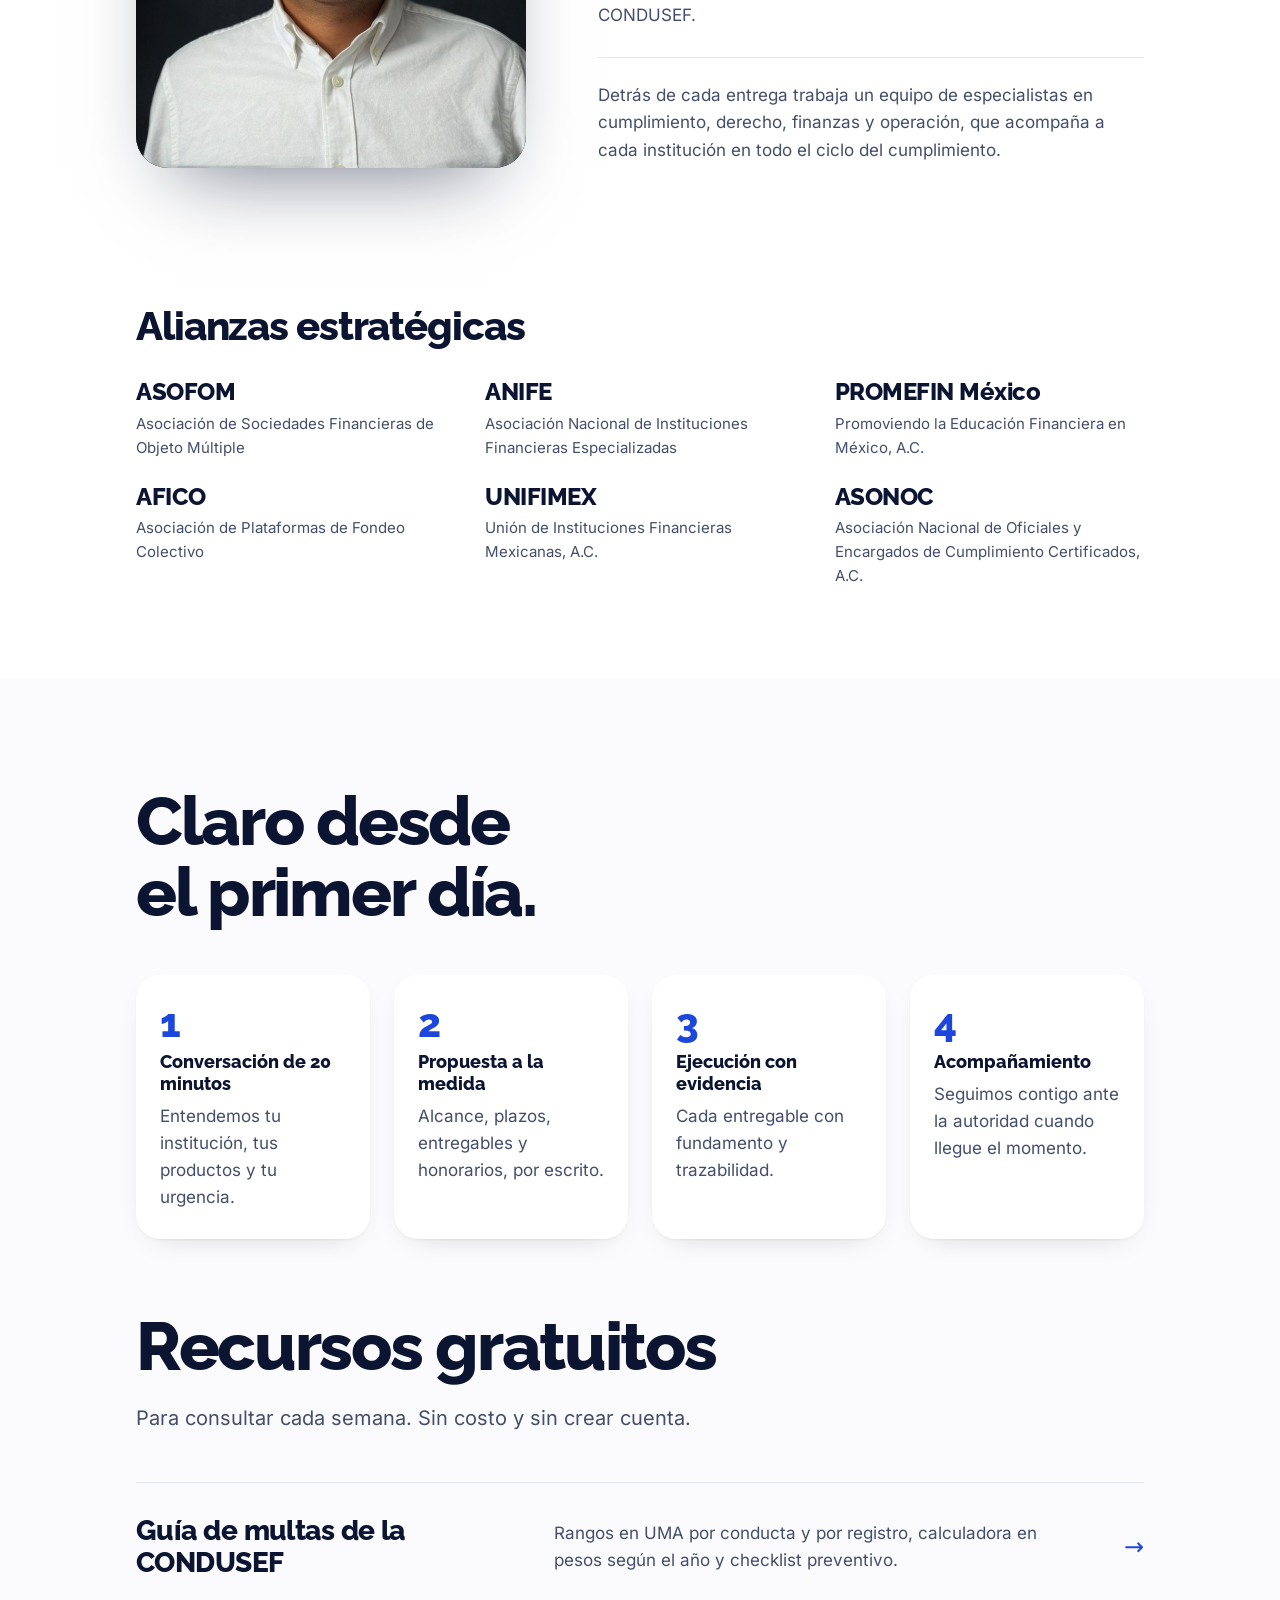
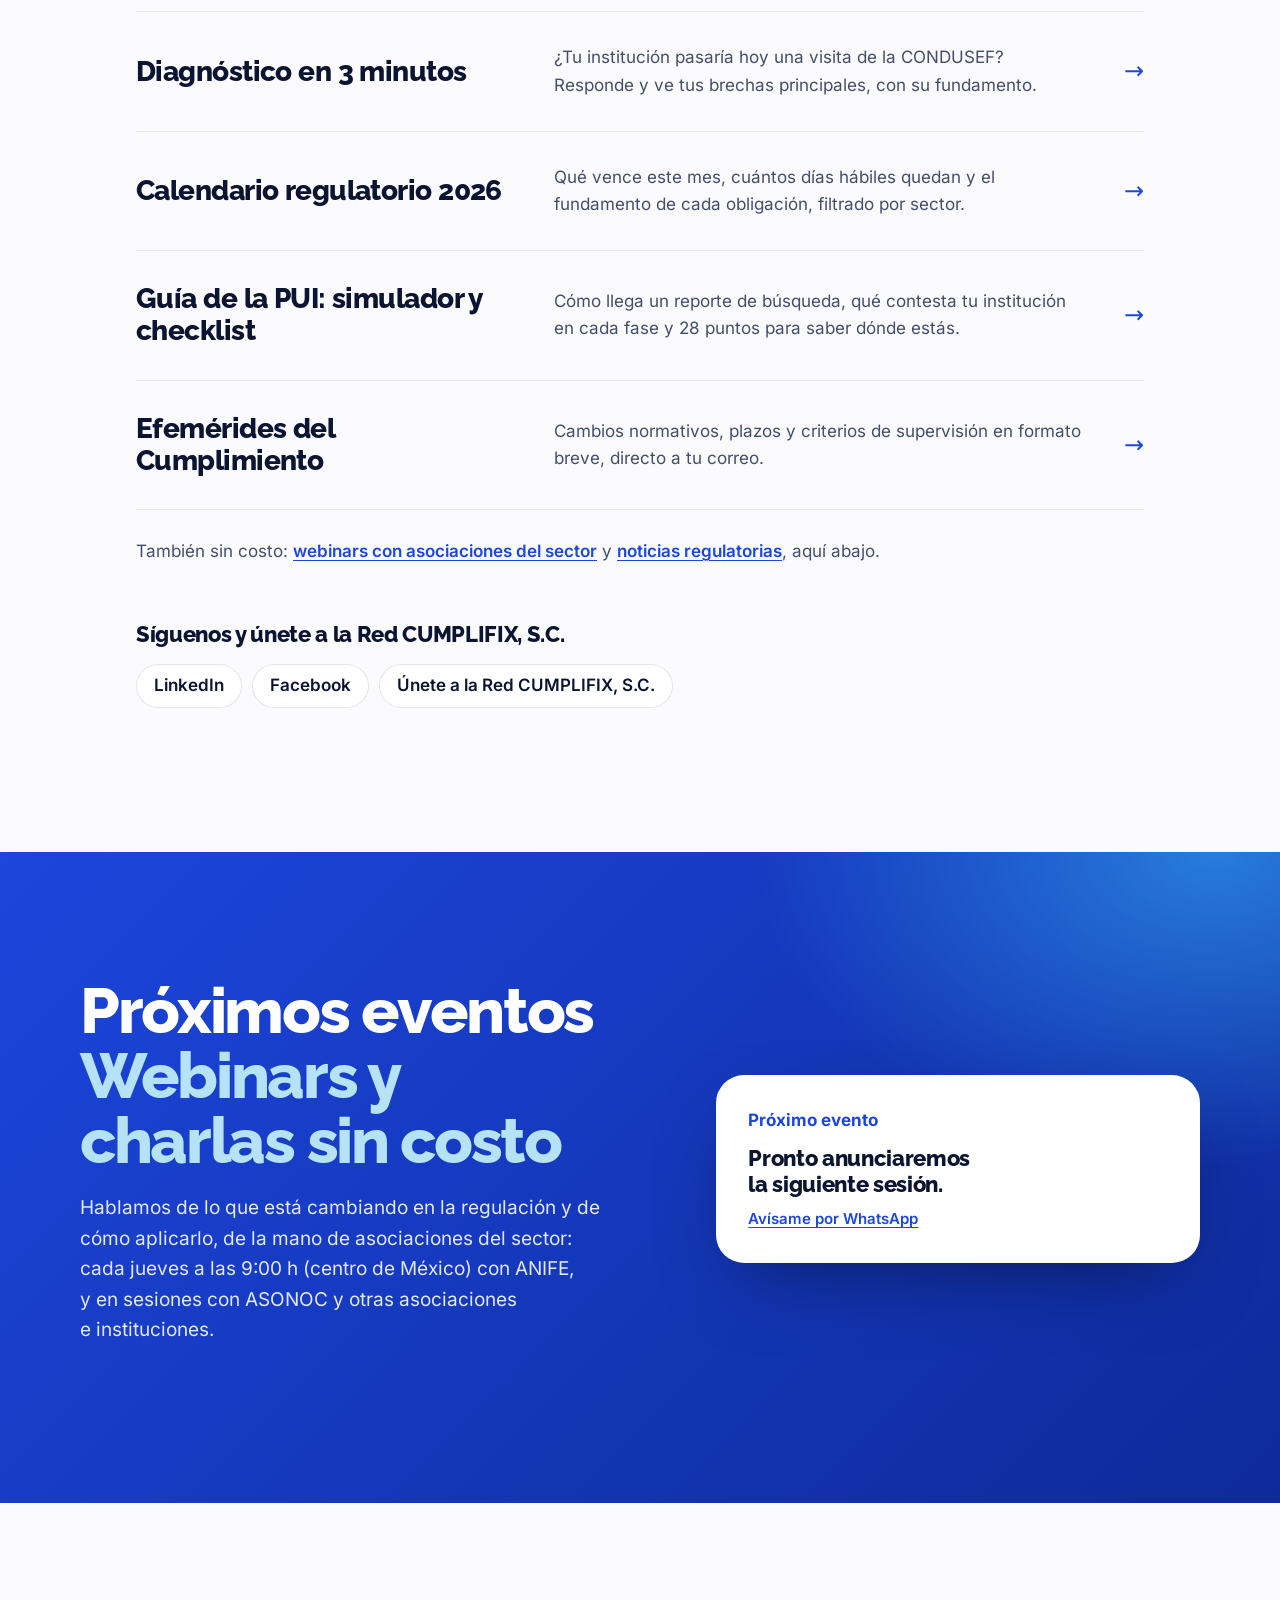
==== commit f0d668ce: "Botón «Enviar solicitud» sin el borde gris del navegador; versión de main.css actualizada Co-Authore" ====
--- a/index.html
+++ b/index.html
@@ -81,7 +81,7 @@
   </script>
   <link rel="preload" href="assets/fonts/raleway-var.woff2" as="font" type="font/woff2" crossorigin>
   <link rel="preload" href="assets/fonts/inter-var.woff2" as="font" type="font/woff2" crossorigin>
-  <link rel="stylesheet" href="assets/css/main.css?v=20261015b">
+  <link rel="stylesheet" href="assets/css/main.css?v=20261016c">
   <script src="assets/js/boot.js?v=20261008b"></script>
 </head>
 <body>
--- a/assets/css/main.css
+++ b/assets/css/main.css
@@ -96,7 +96,7 @@
 .btn {
   display: inline-flex; align-items: center; justify-content: center;
   min-height: 52px; padding: 12px 28px;
-  border-radius: 999px;
+  border: 0; border-radius: 999px;  /* border: 0 → los <button> no traen el borde gris del navegador */
   background: var(--royal); color: #fff;
   font: 600 1.0625rem/1.25 var(--text);
   text-align: center;
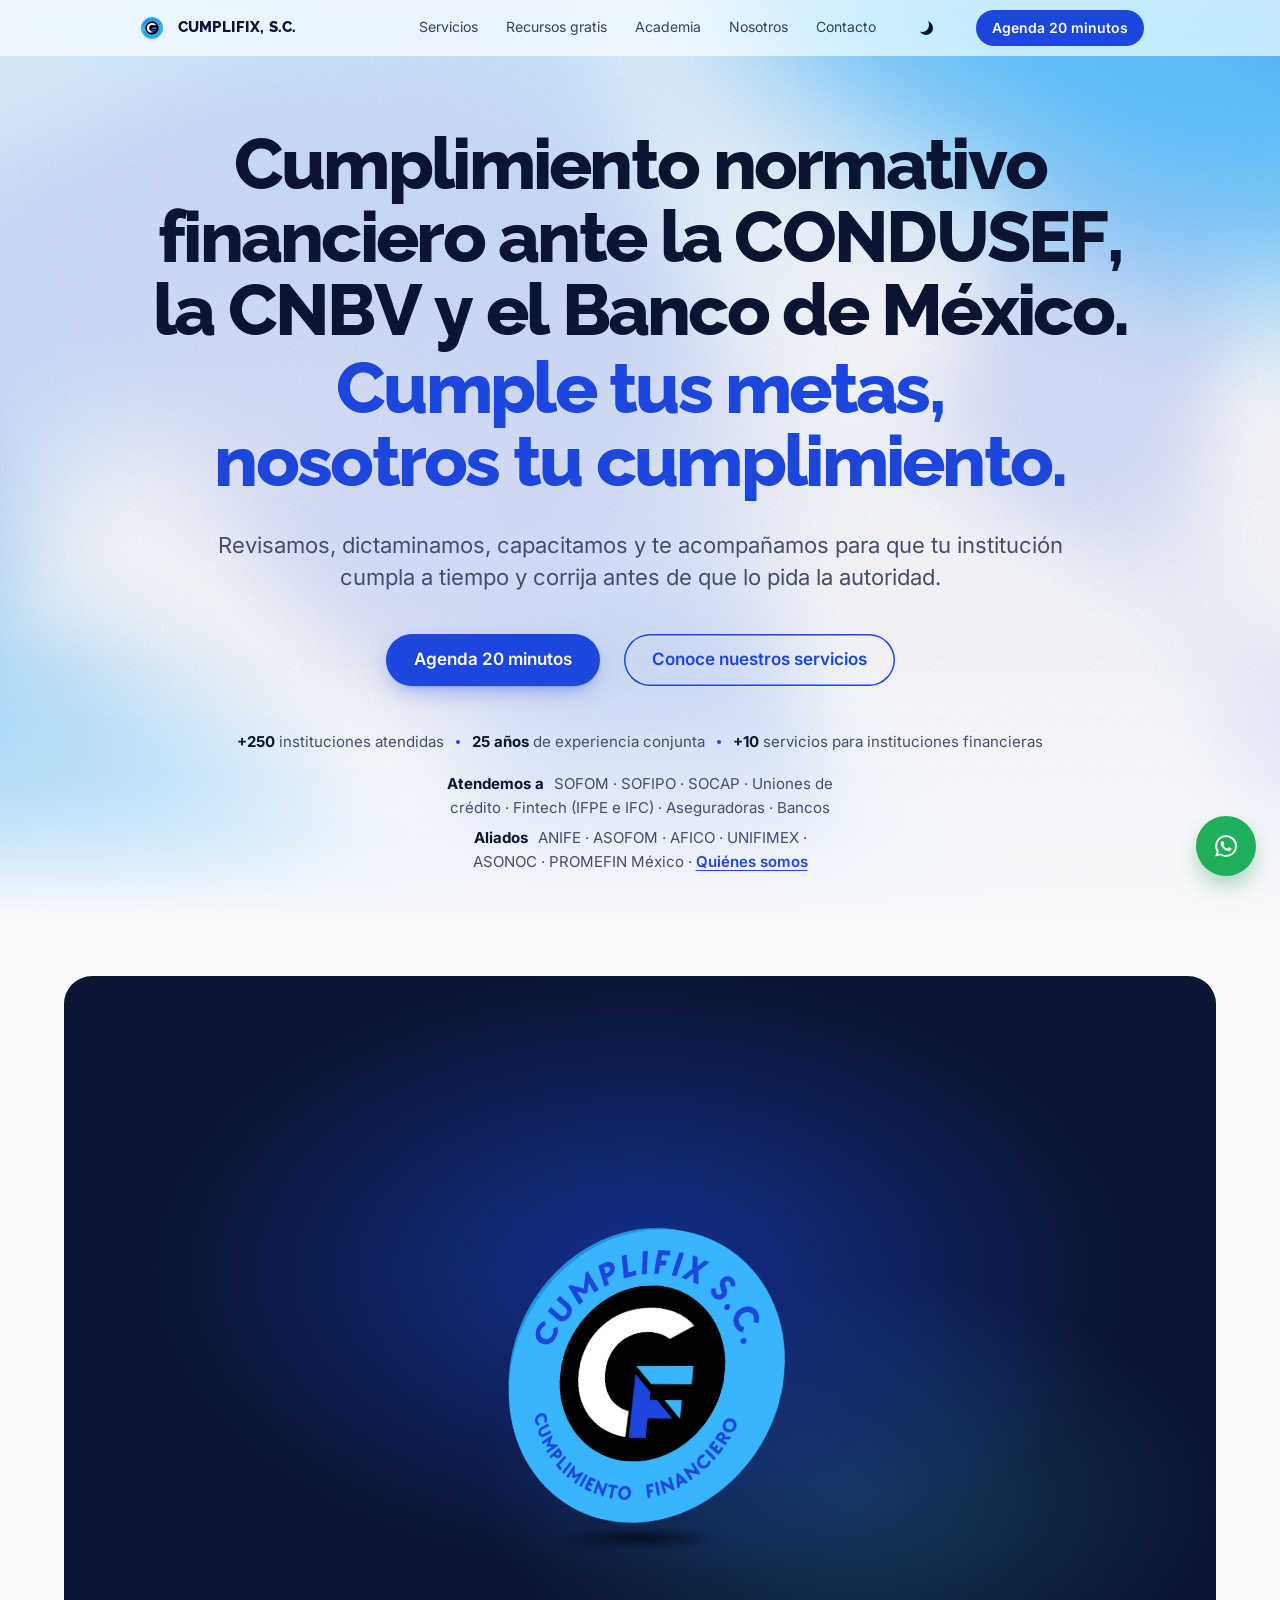
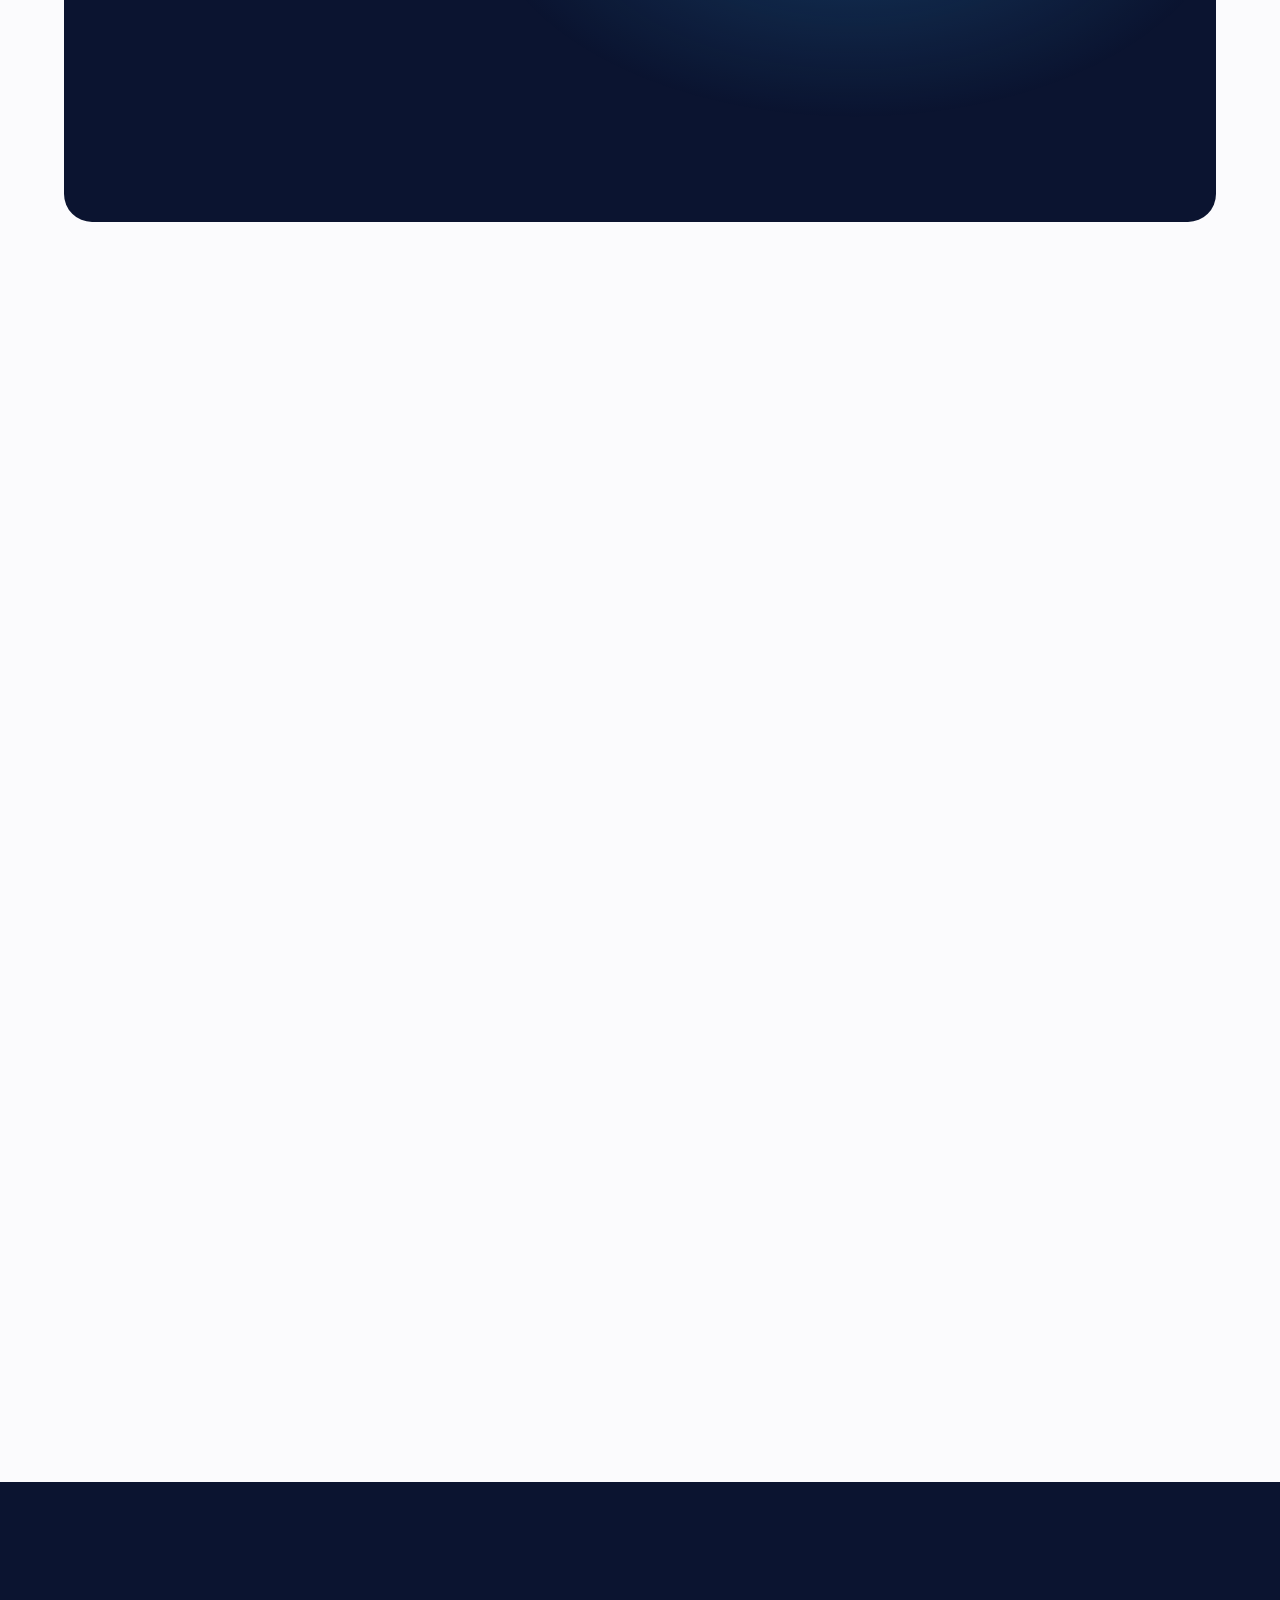
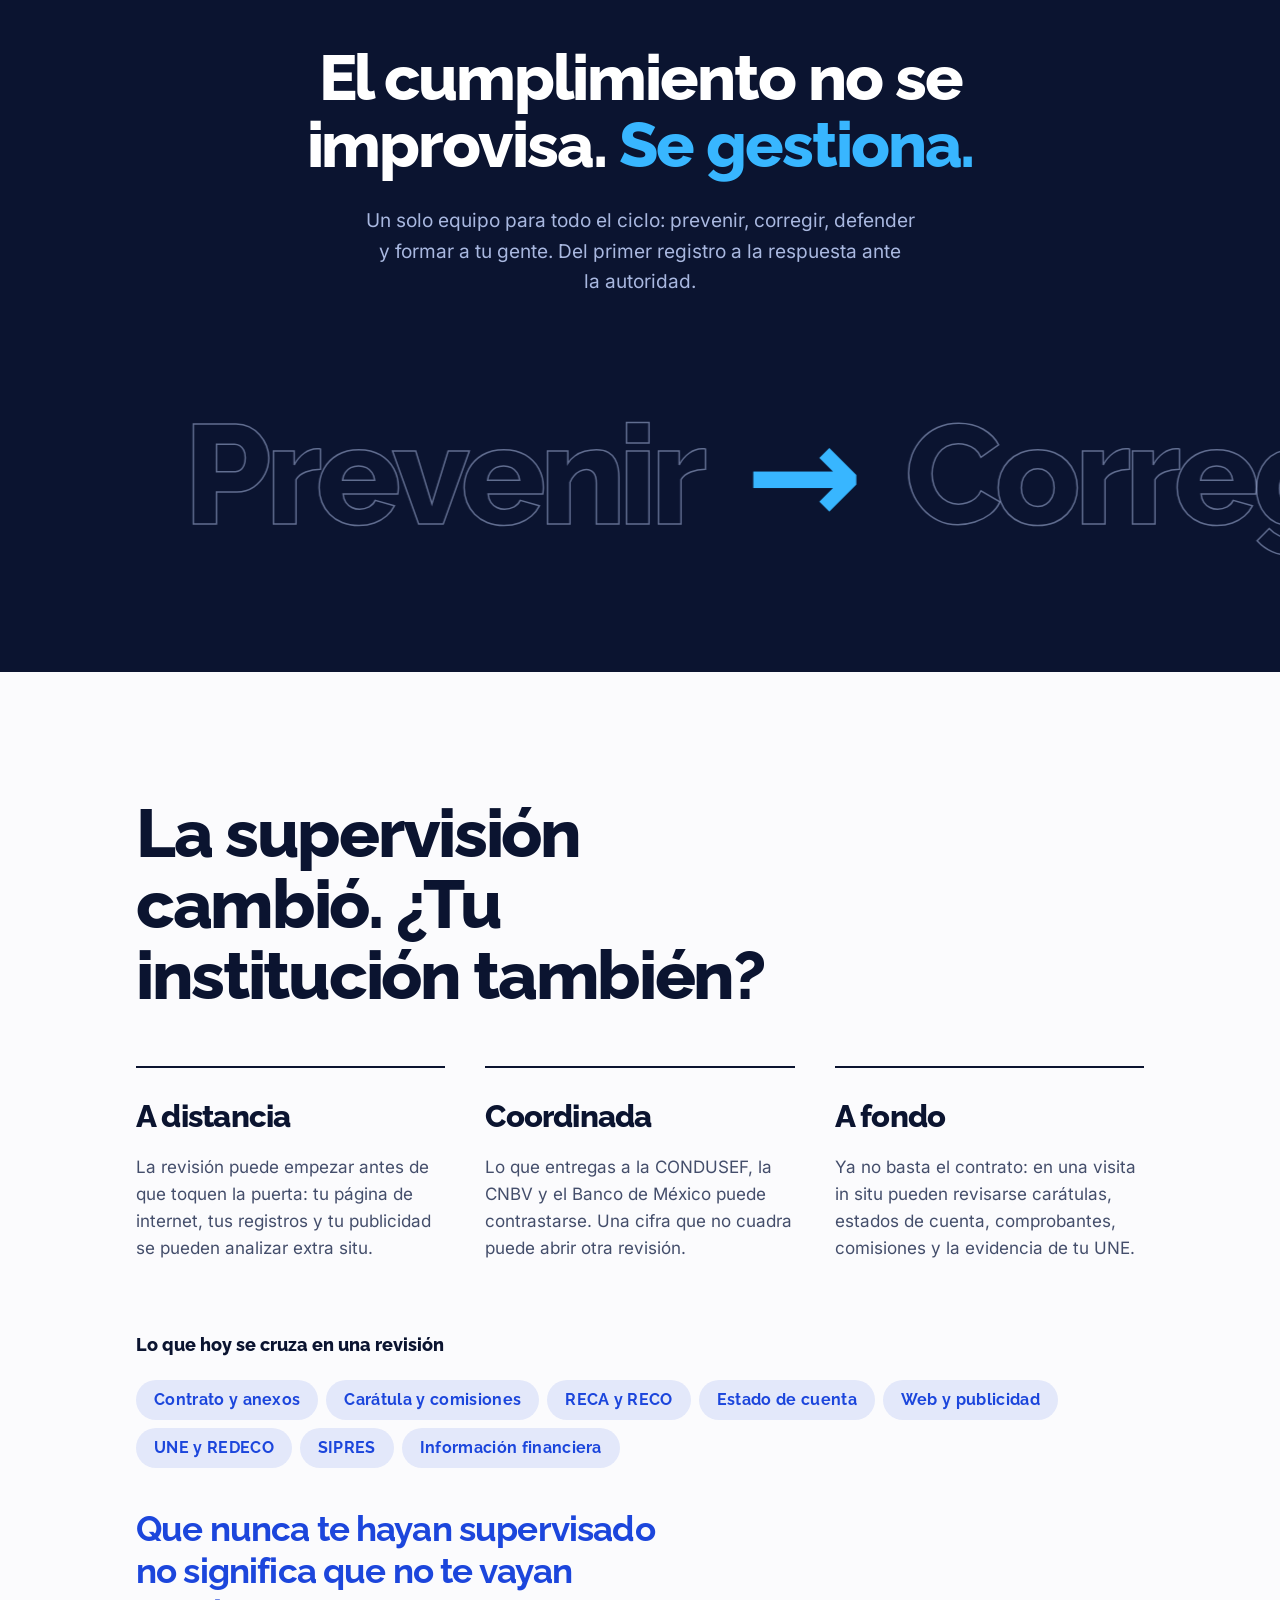
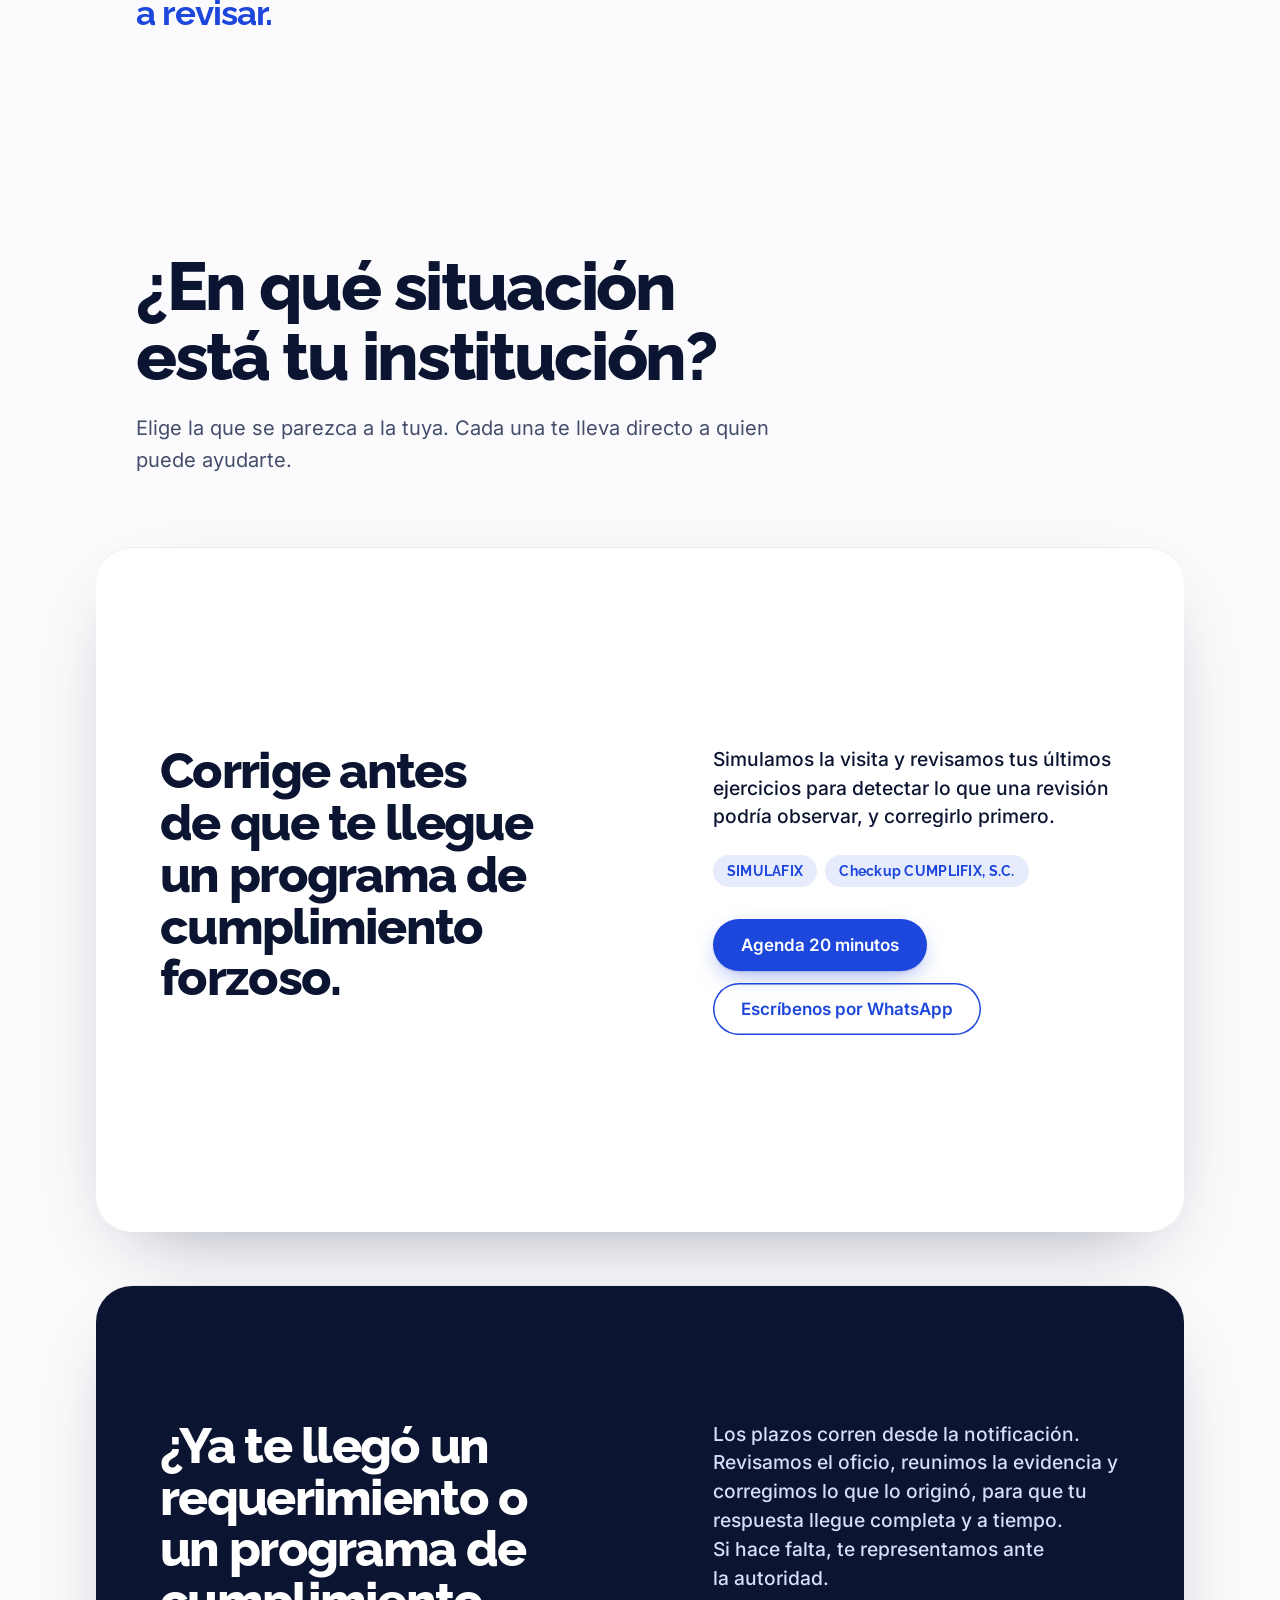
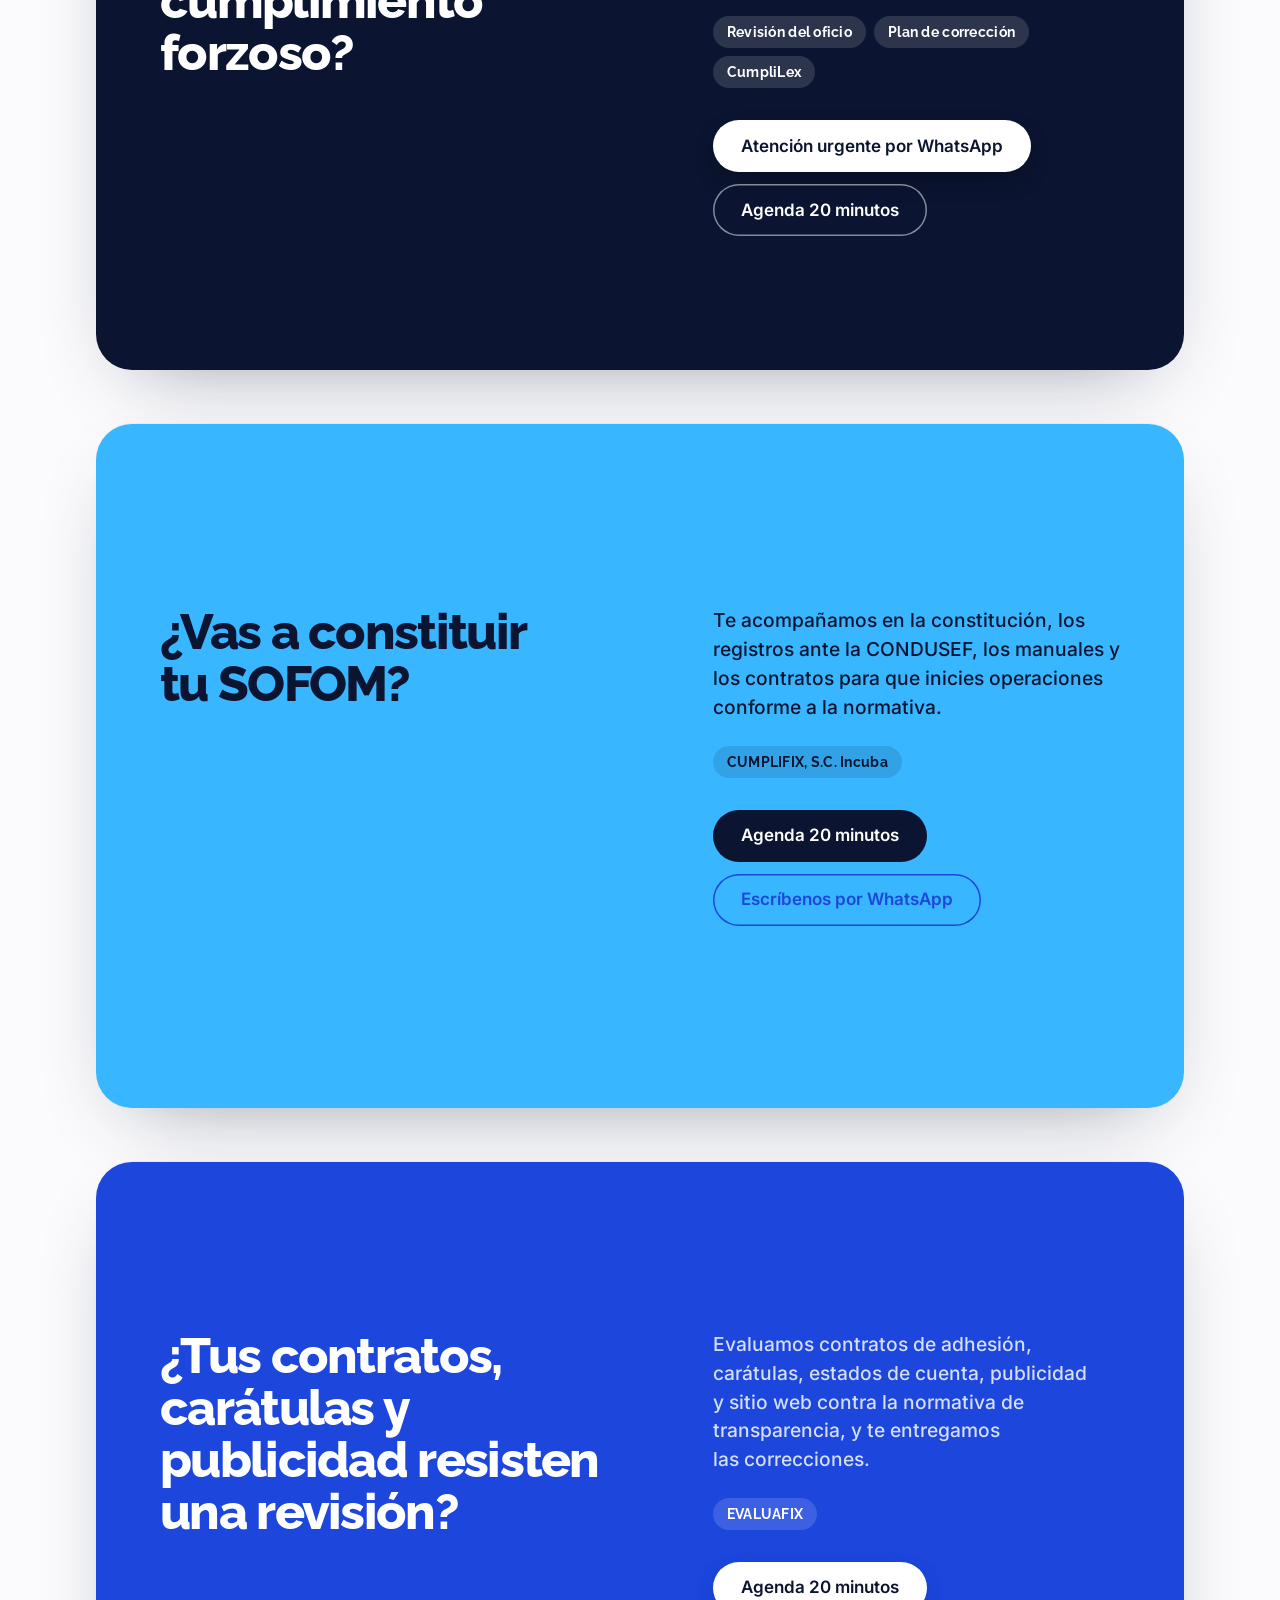
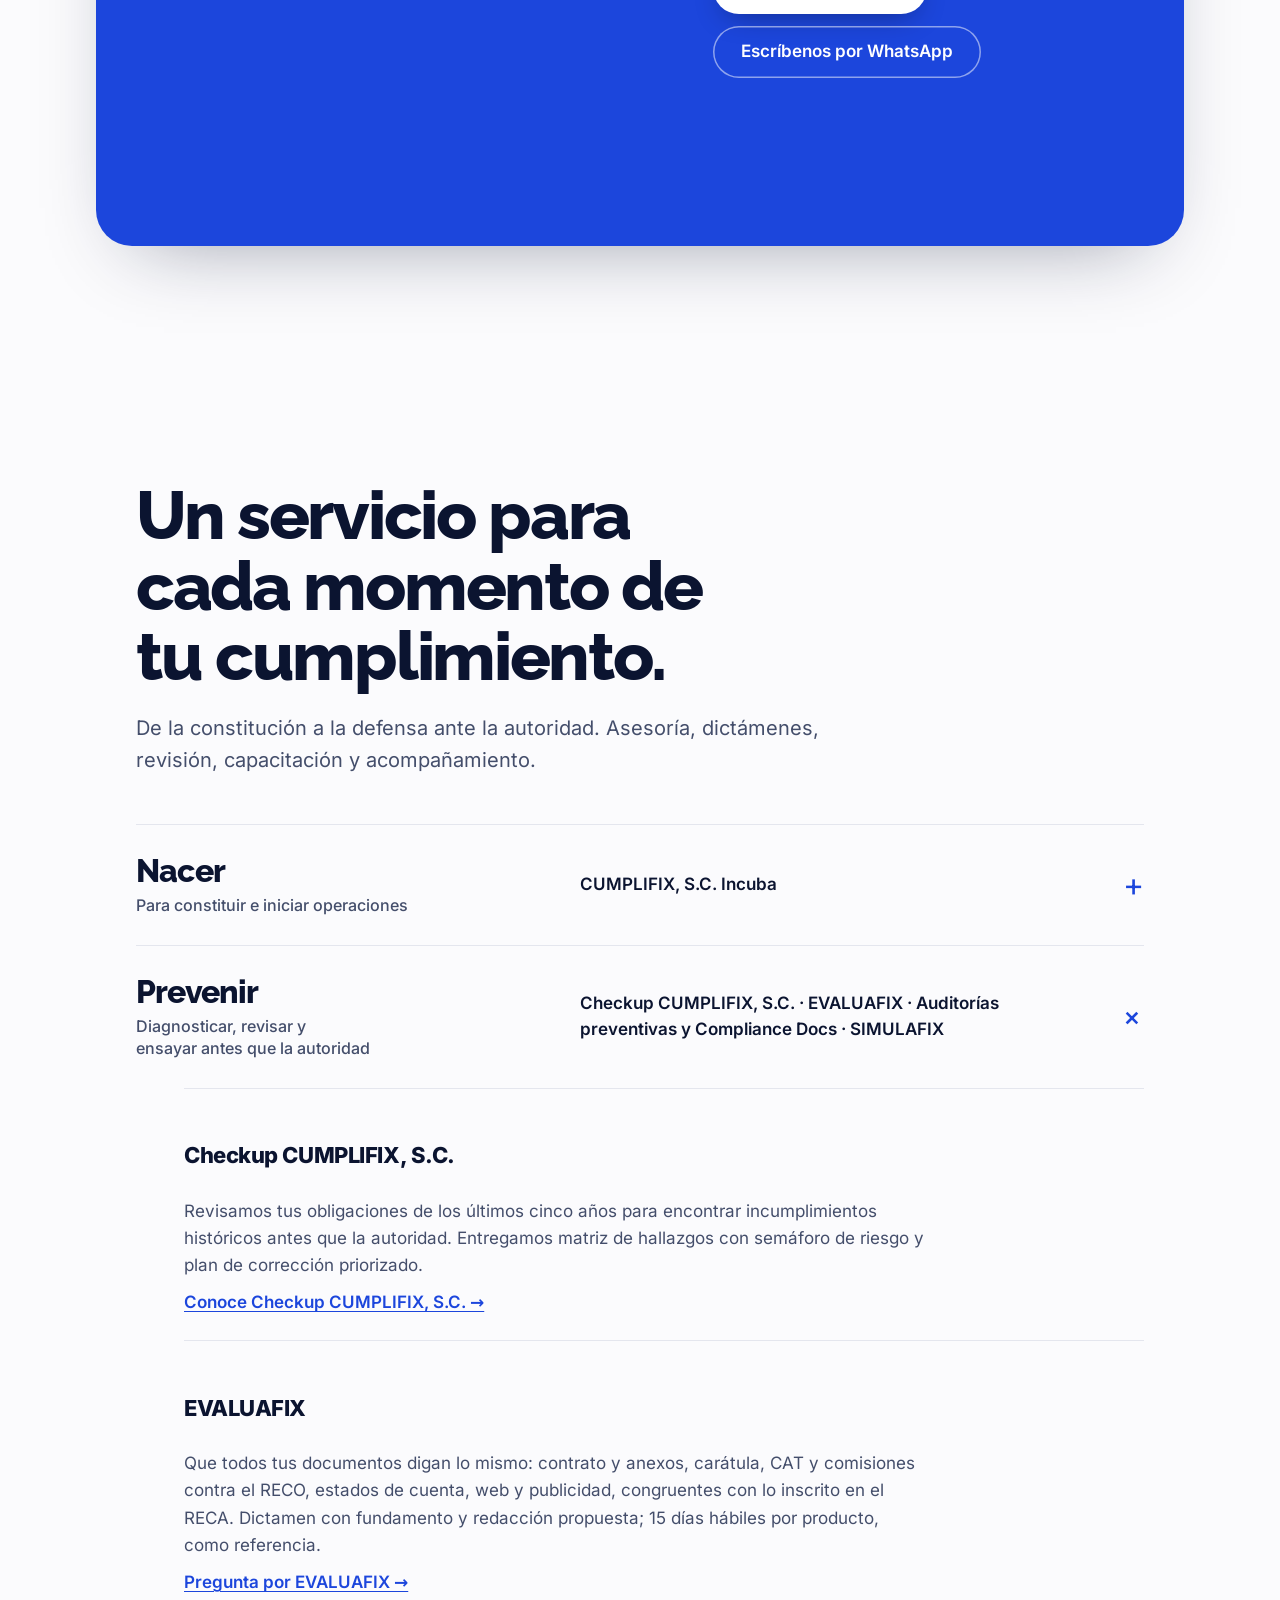
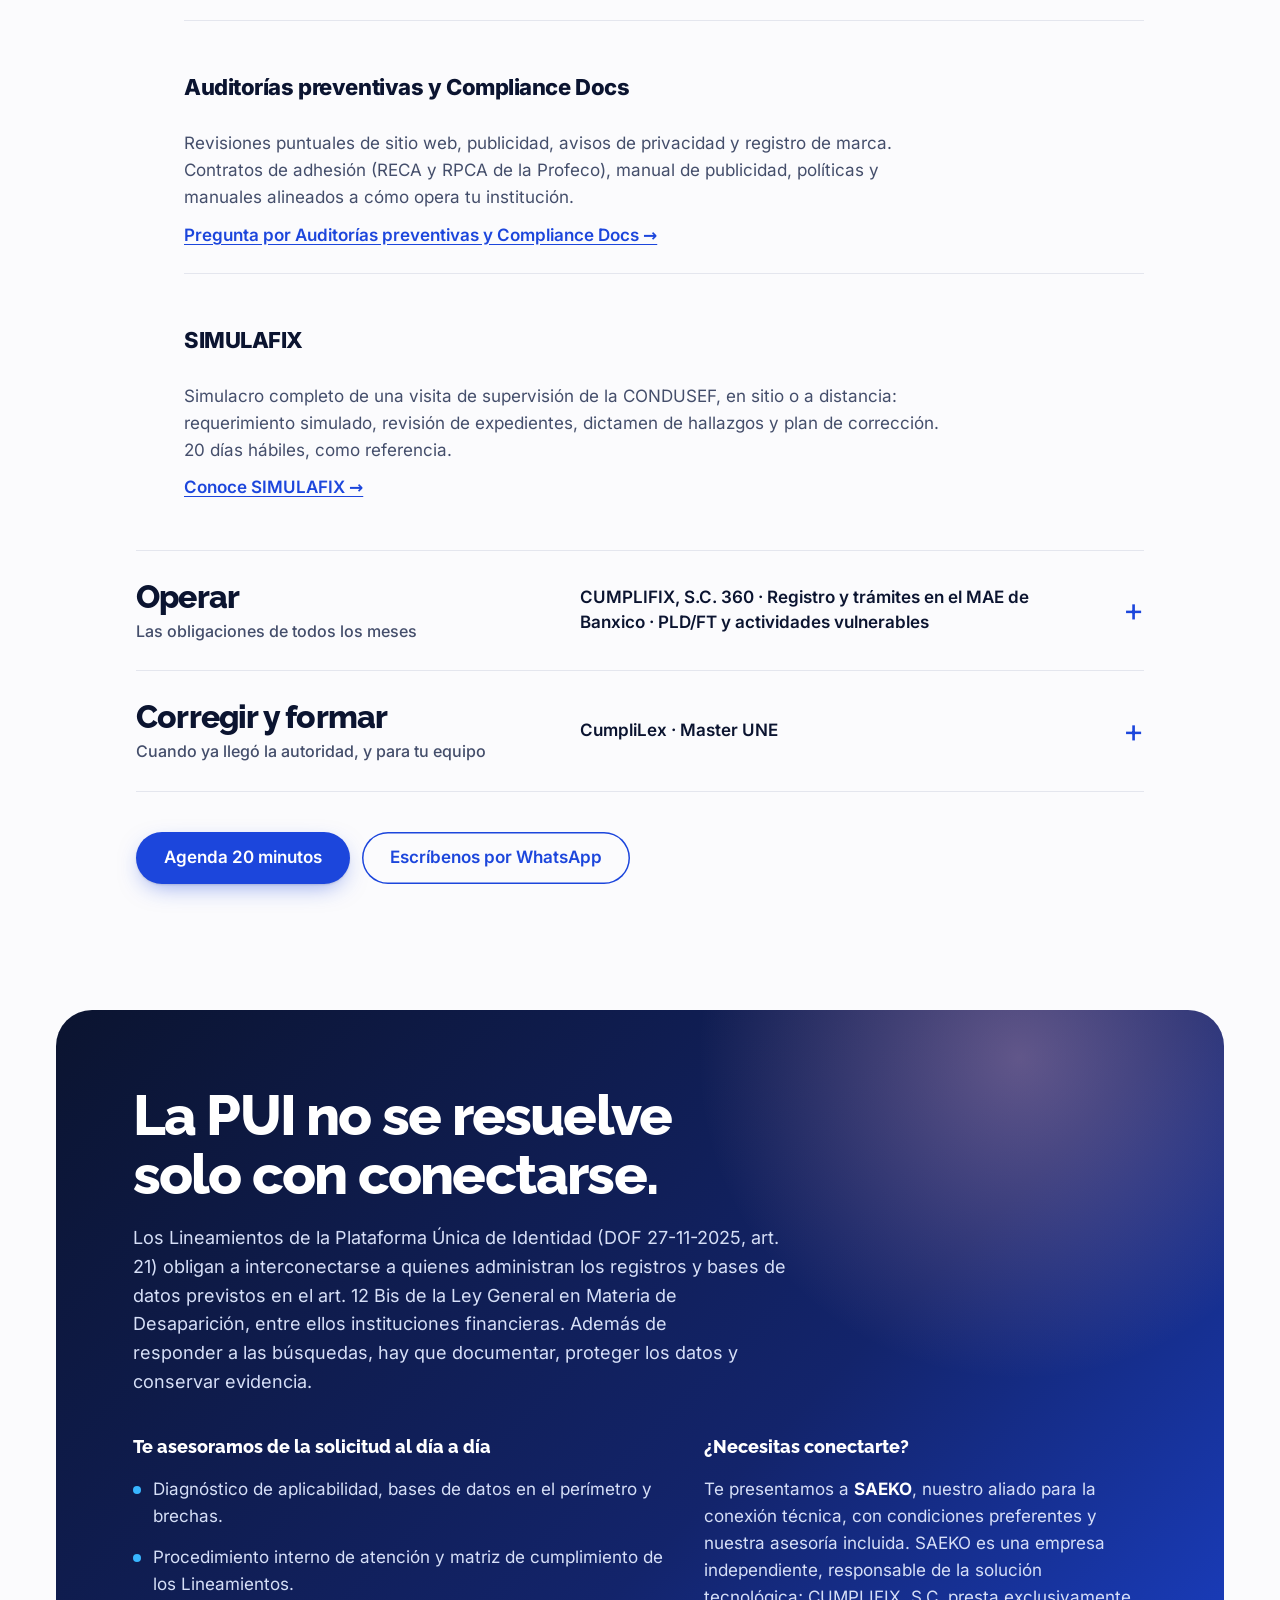
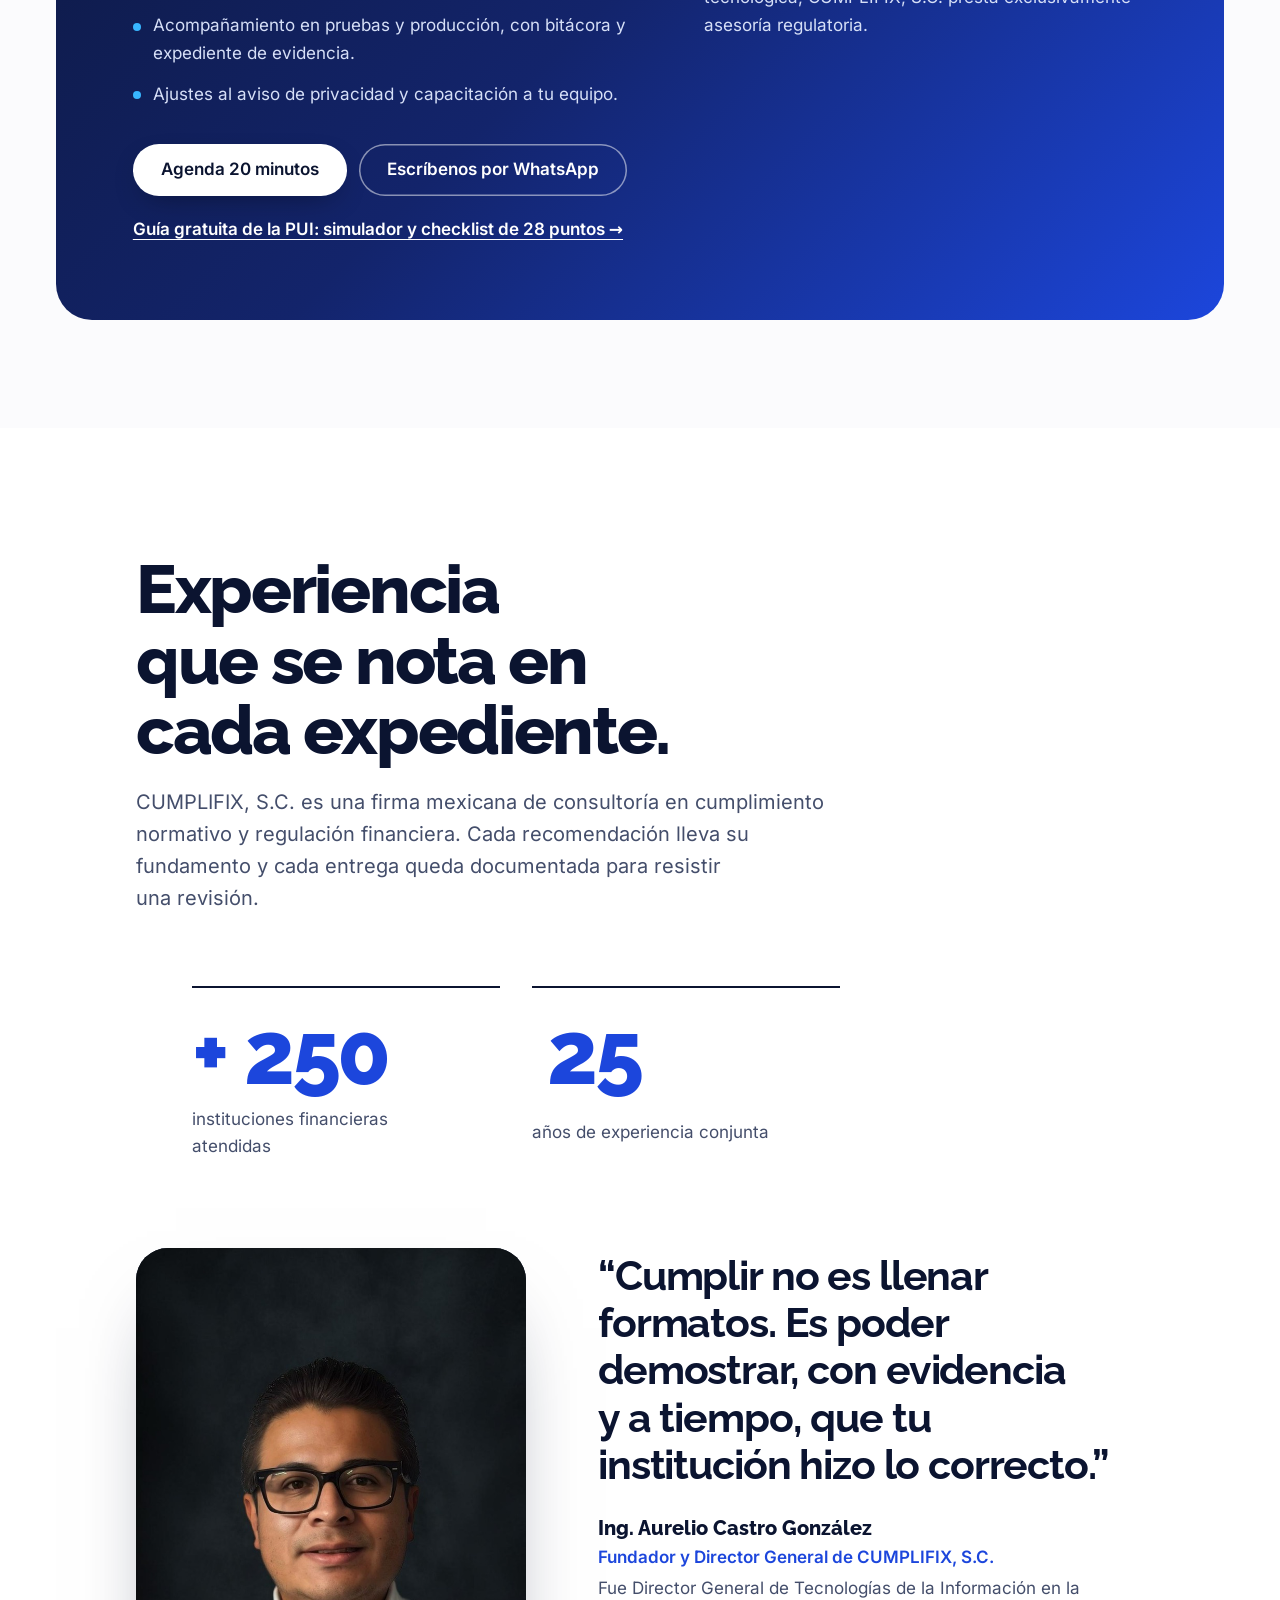
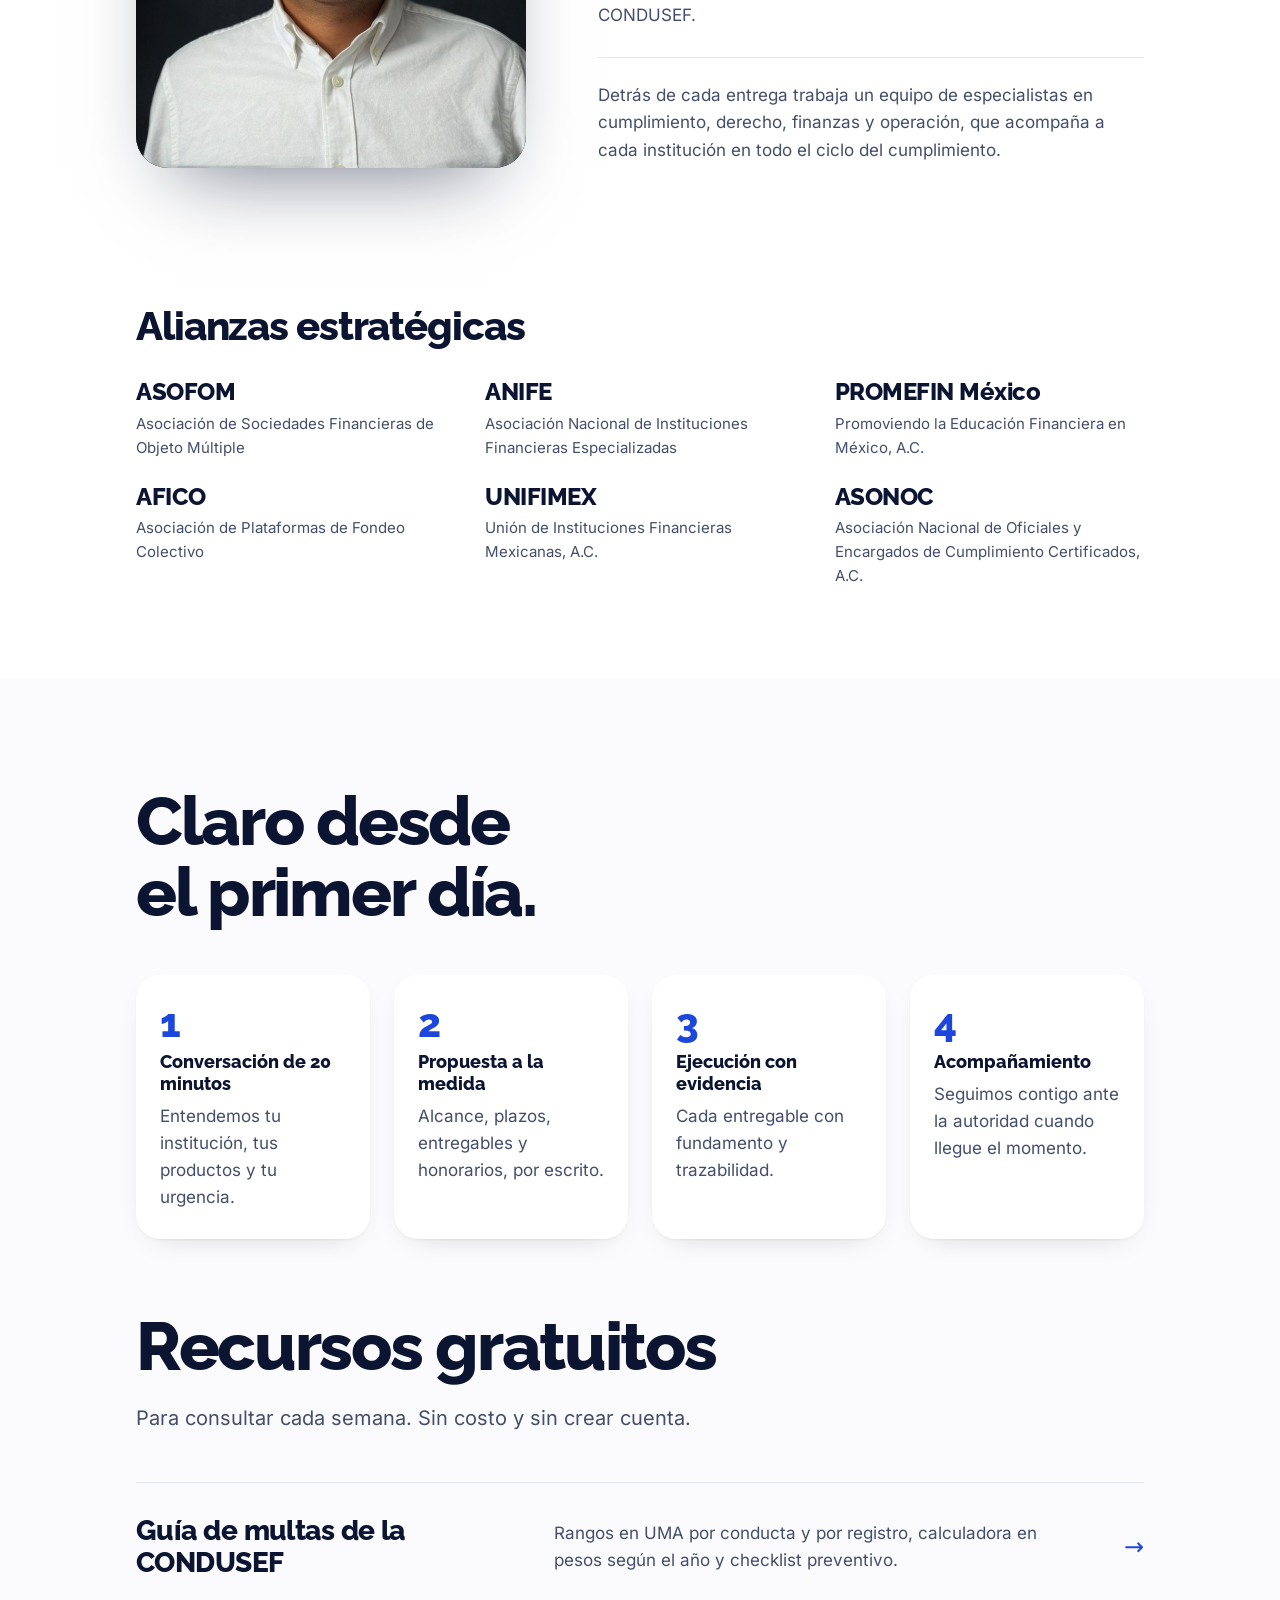
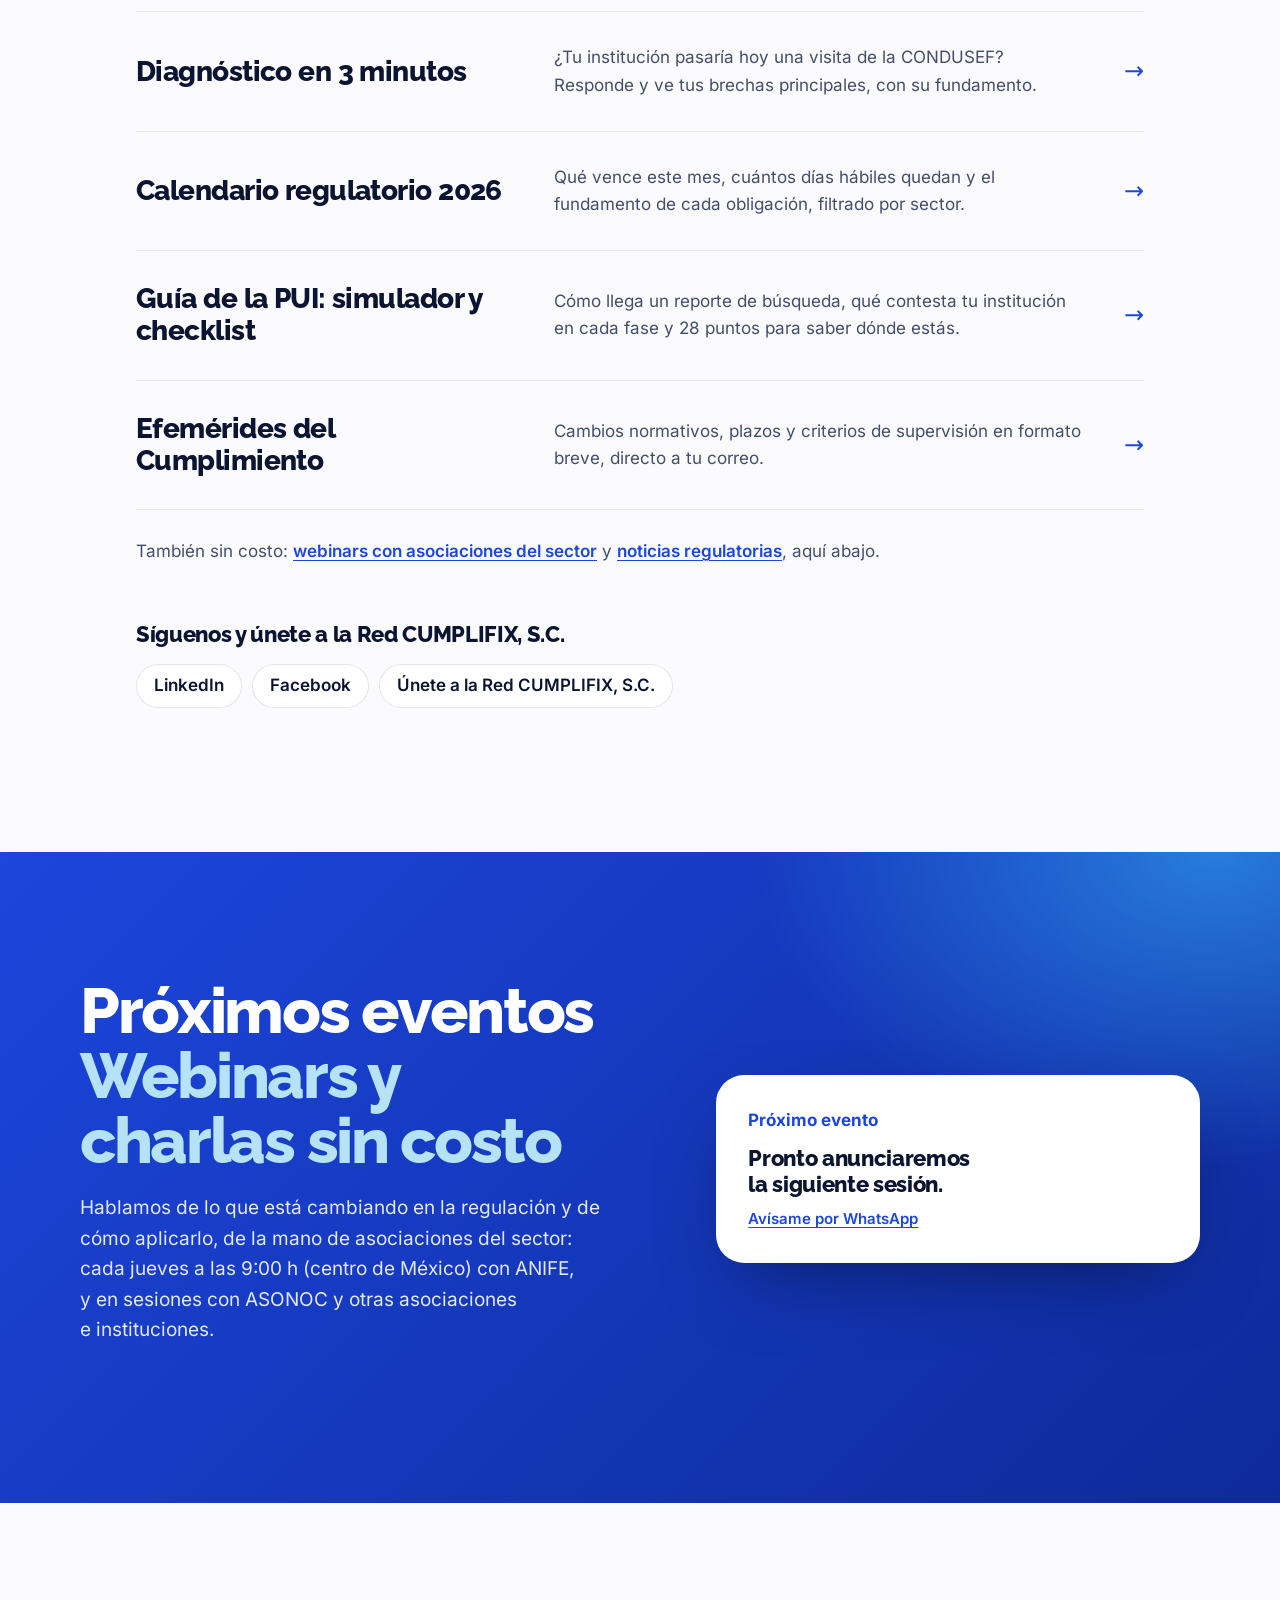
==== commit 79e64c58: "Formulario: correo de aviso con títulos en español, origen legible, fecha en hora de la CDMX y sin c" ====
--- a/index.html
+++ b/index.html
@@ -623,6 +623,6 @@
   <script src="assets/vendor/gsap.min.js" defer></script>
   <script src="assets/vendor/ScrollTrigger.min.js" defer></script>
   <script src="assets/vendor/lenis.min.js" defer></script>
-  <script src="assets/js/main.js?v=20261016a" defer></script>
+  <script src="assets/js/main.js?v=20261016b" defer></script>
 </body>
 </html>
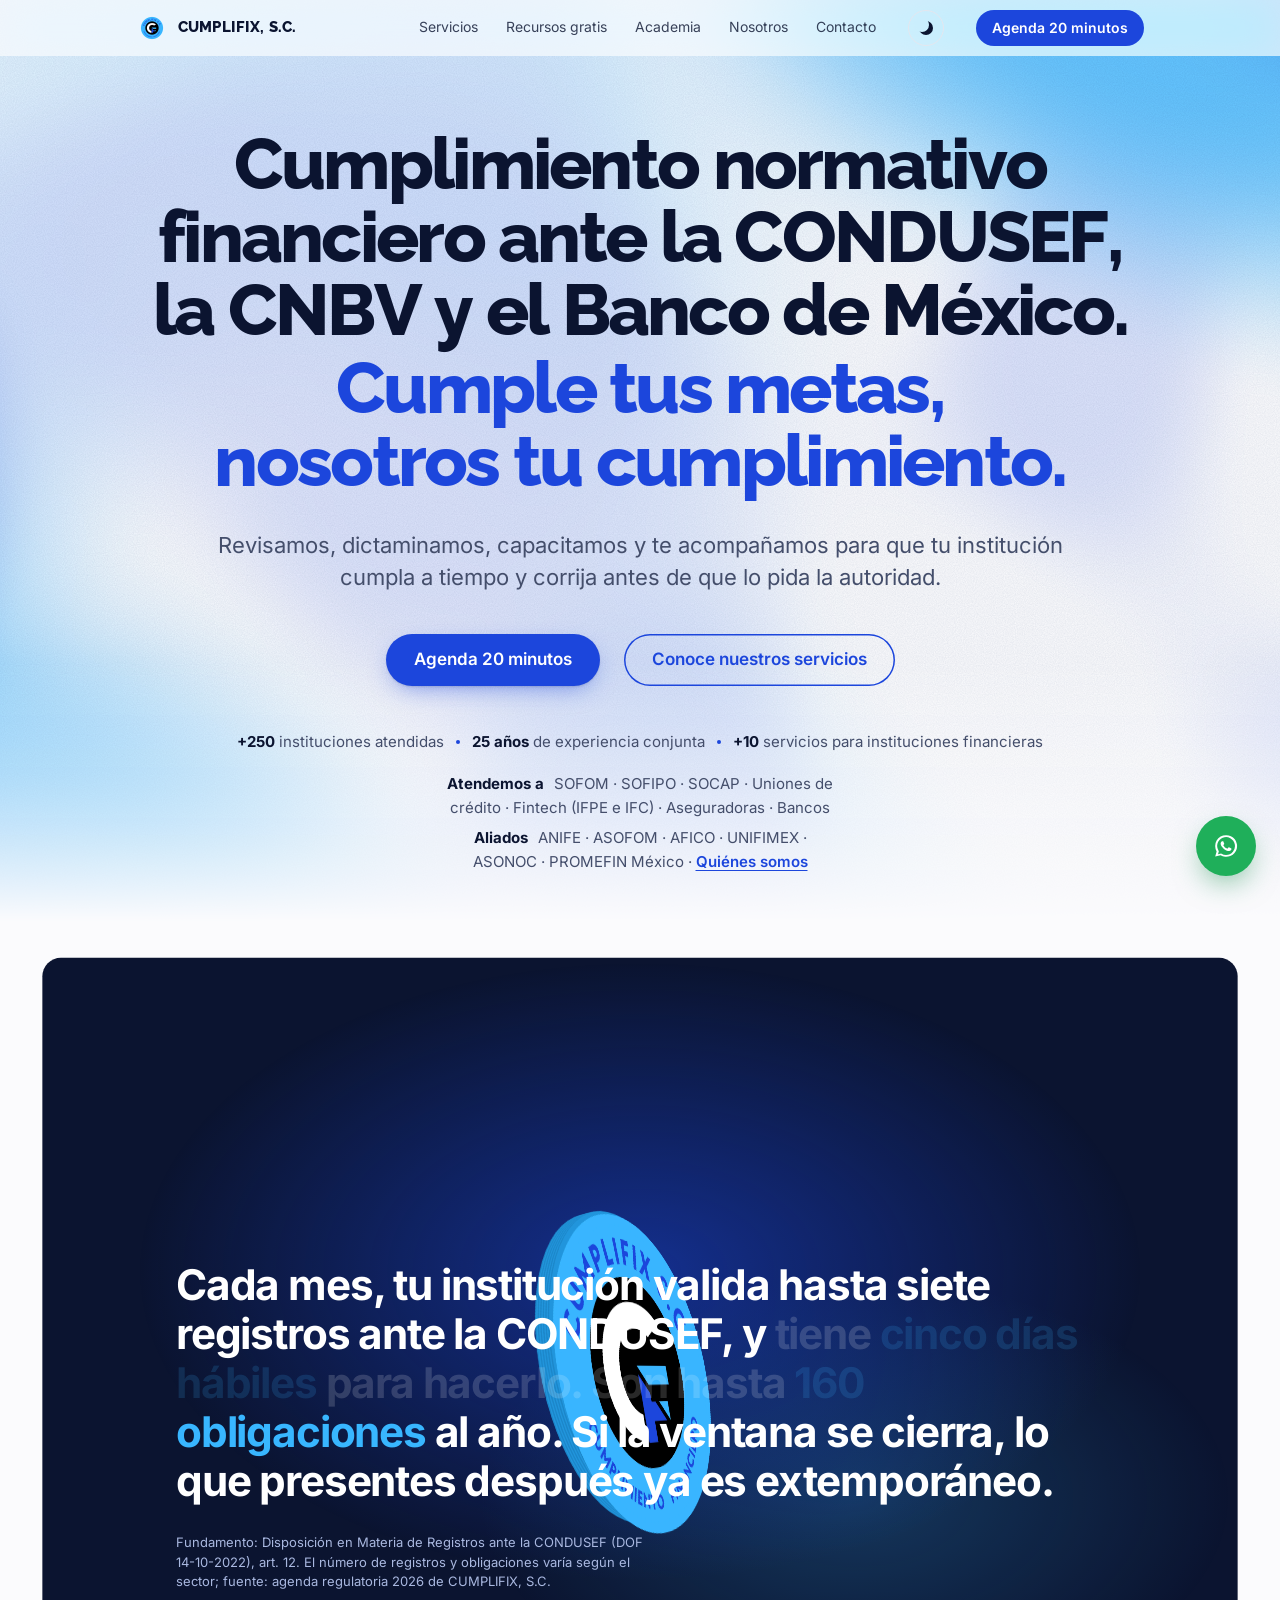
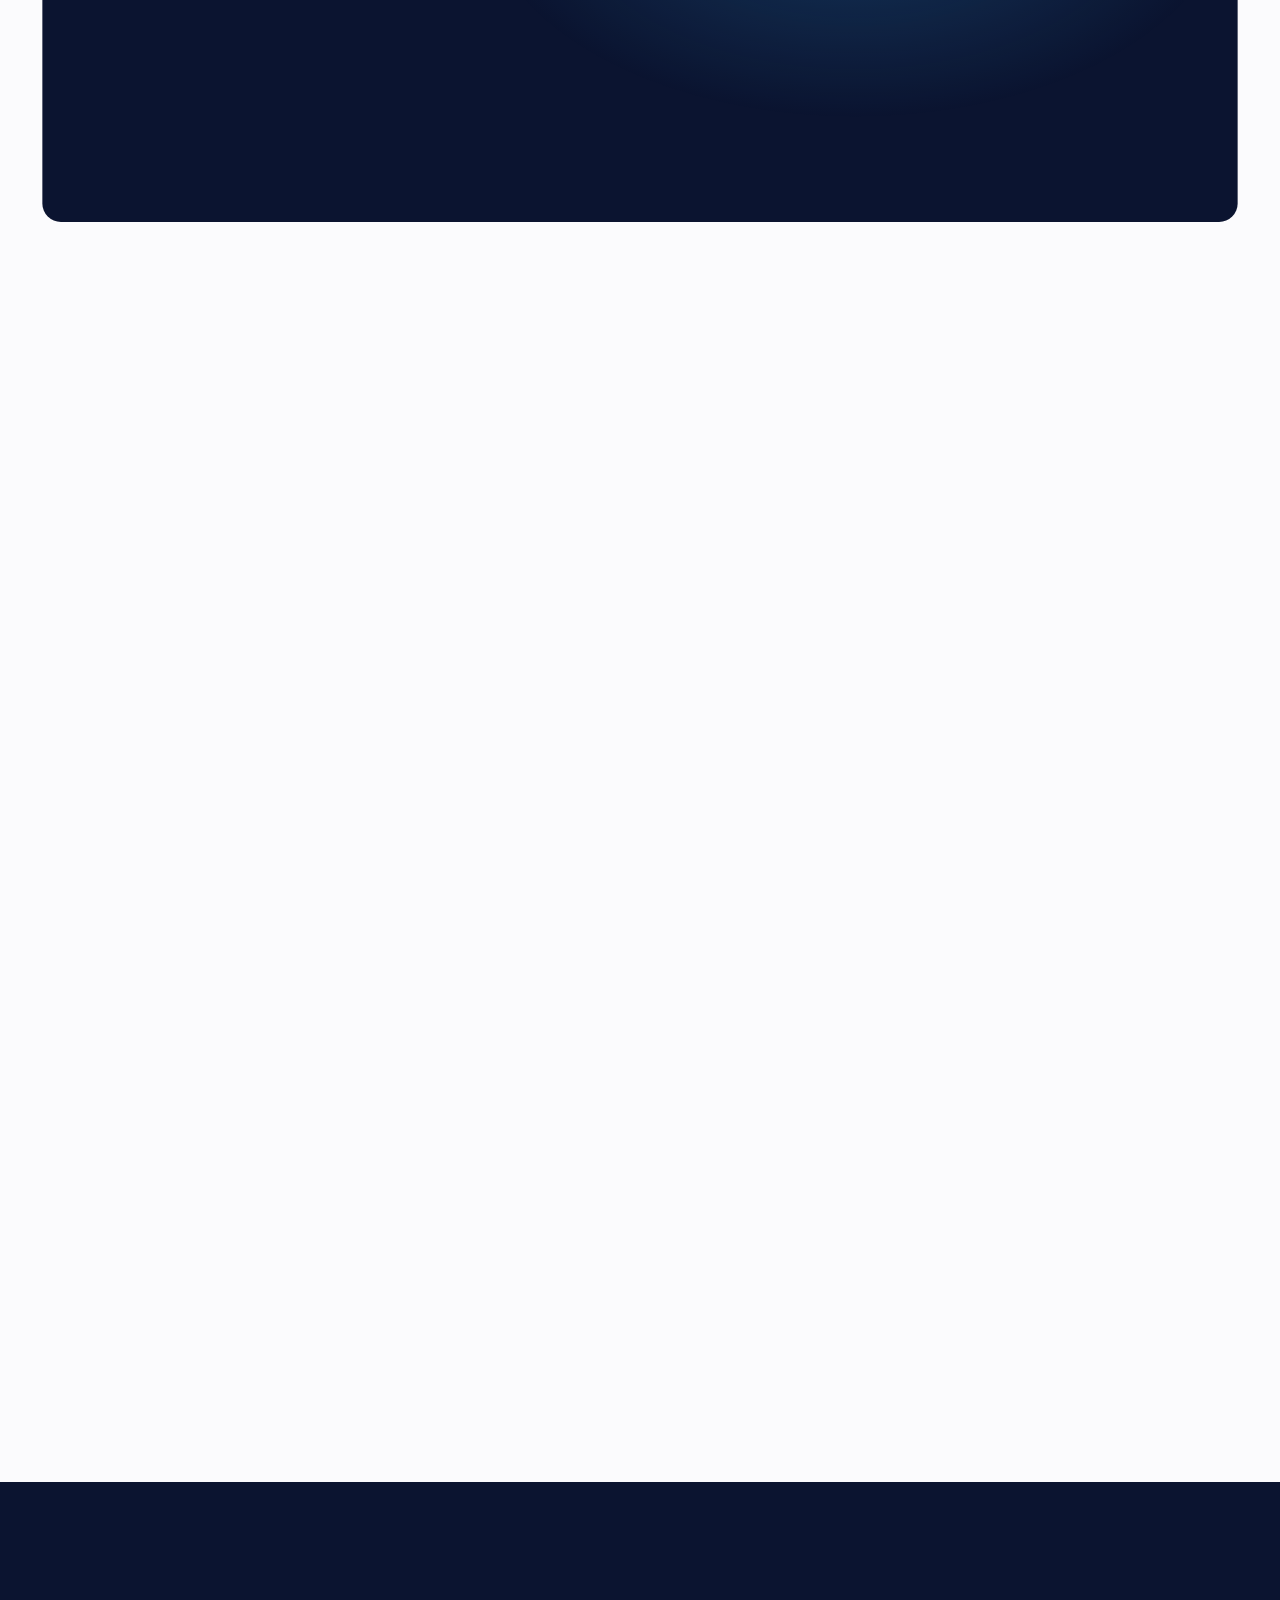
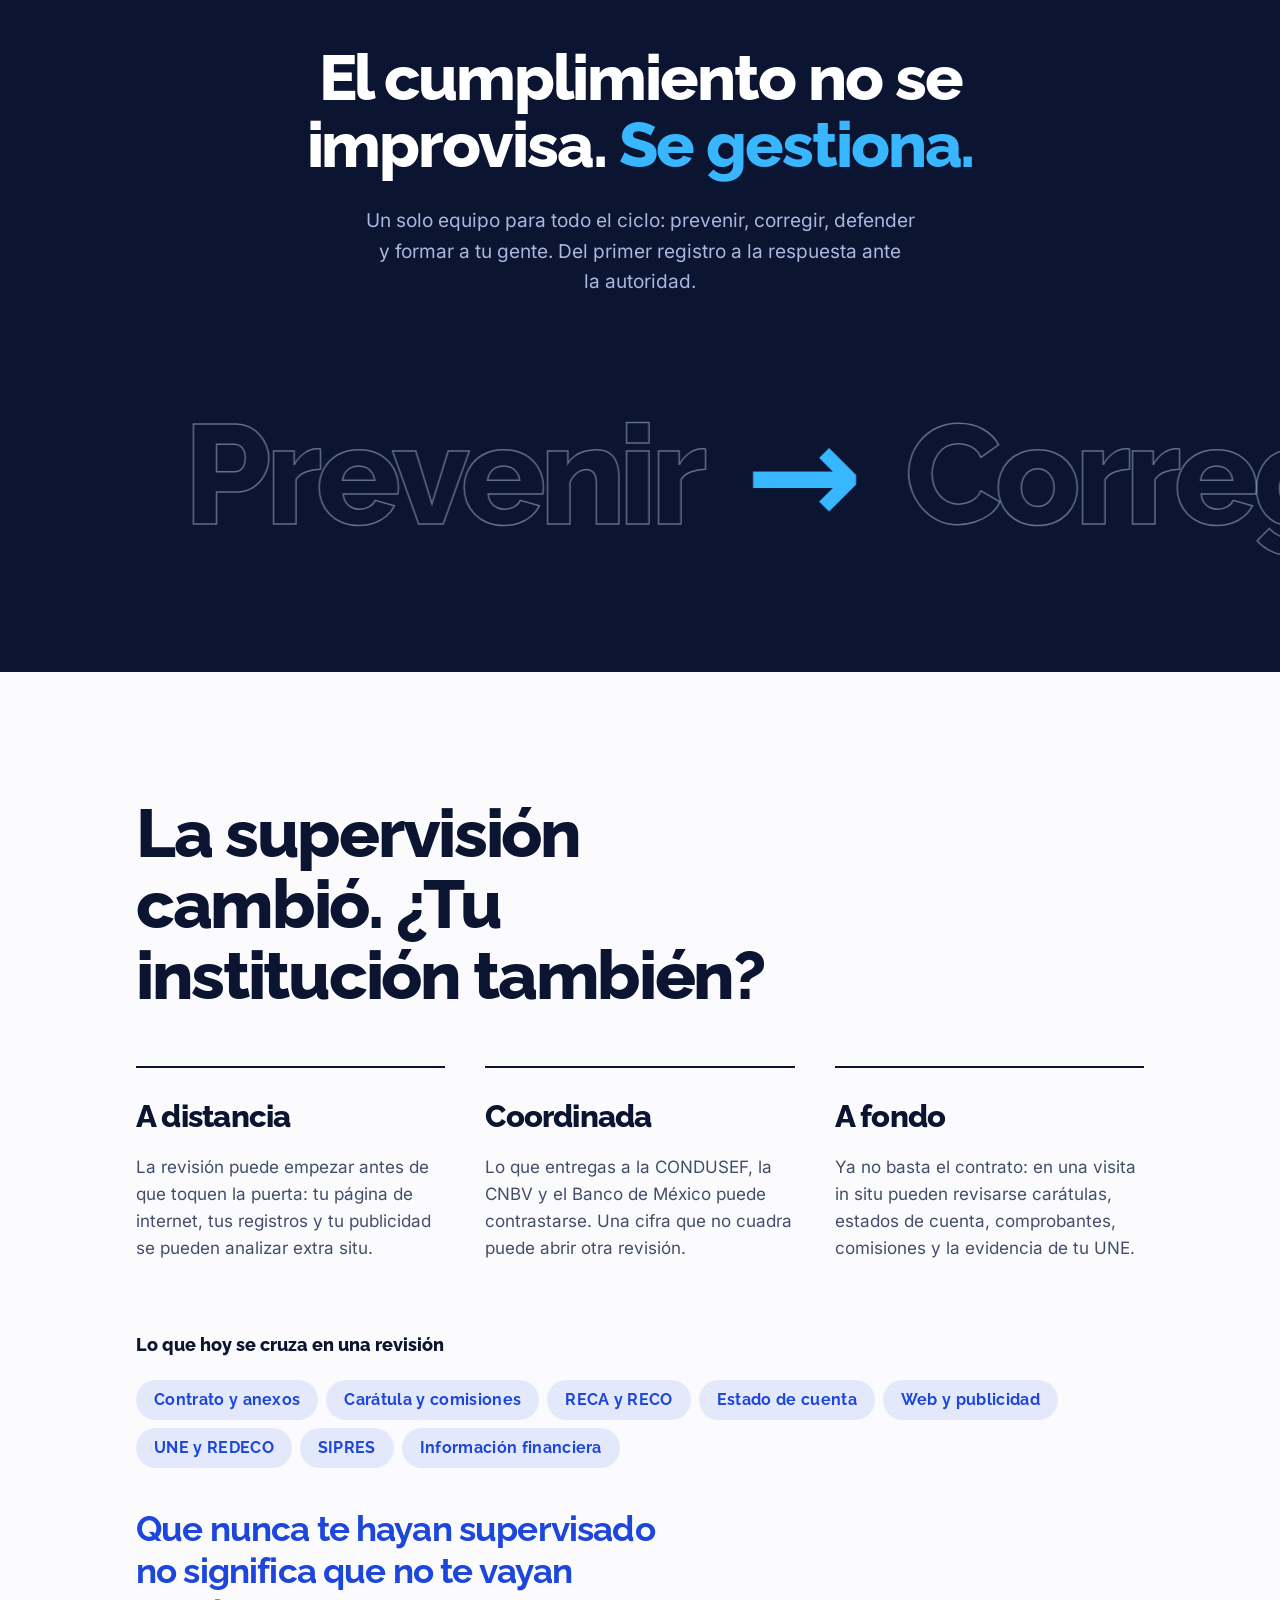
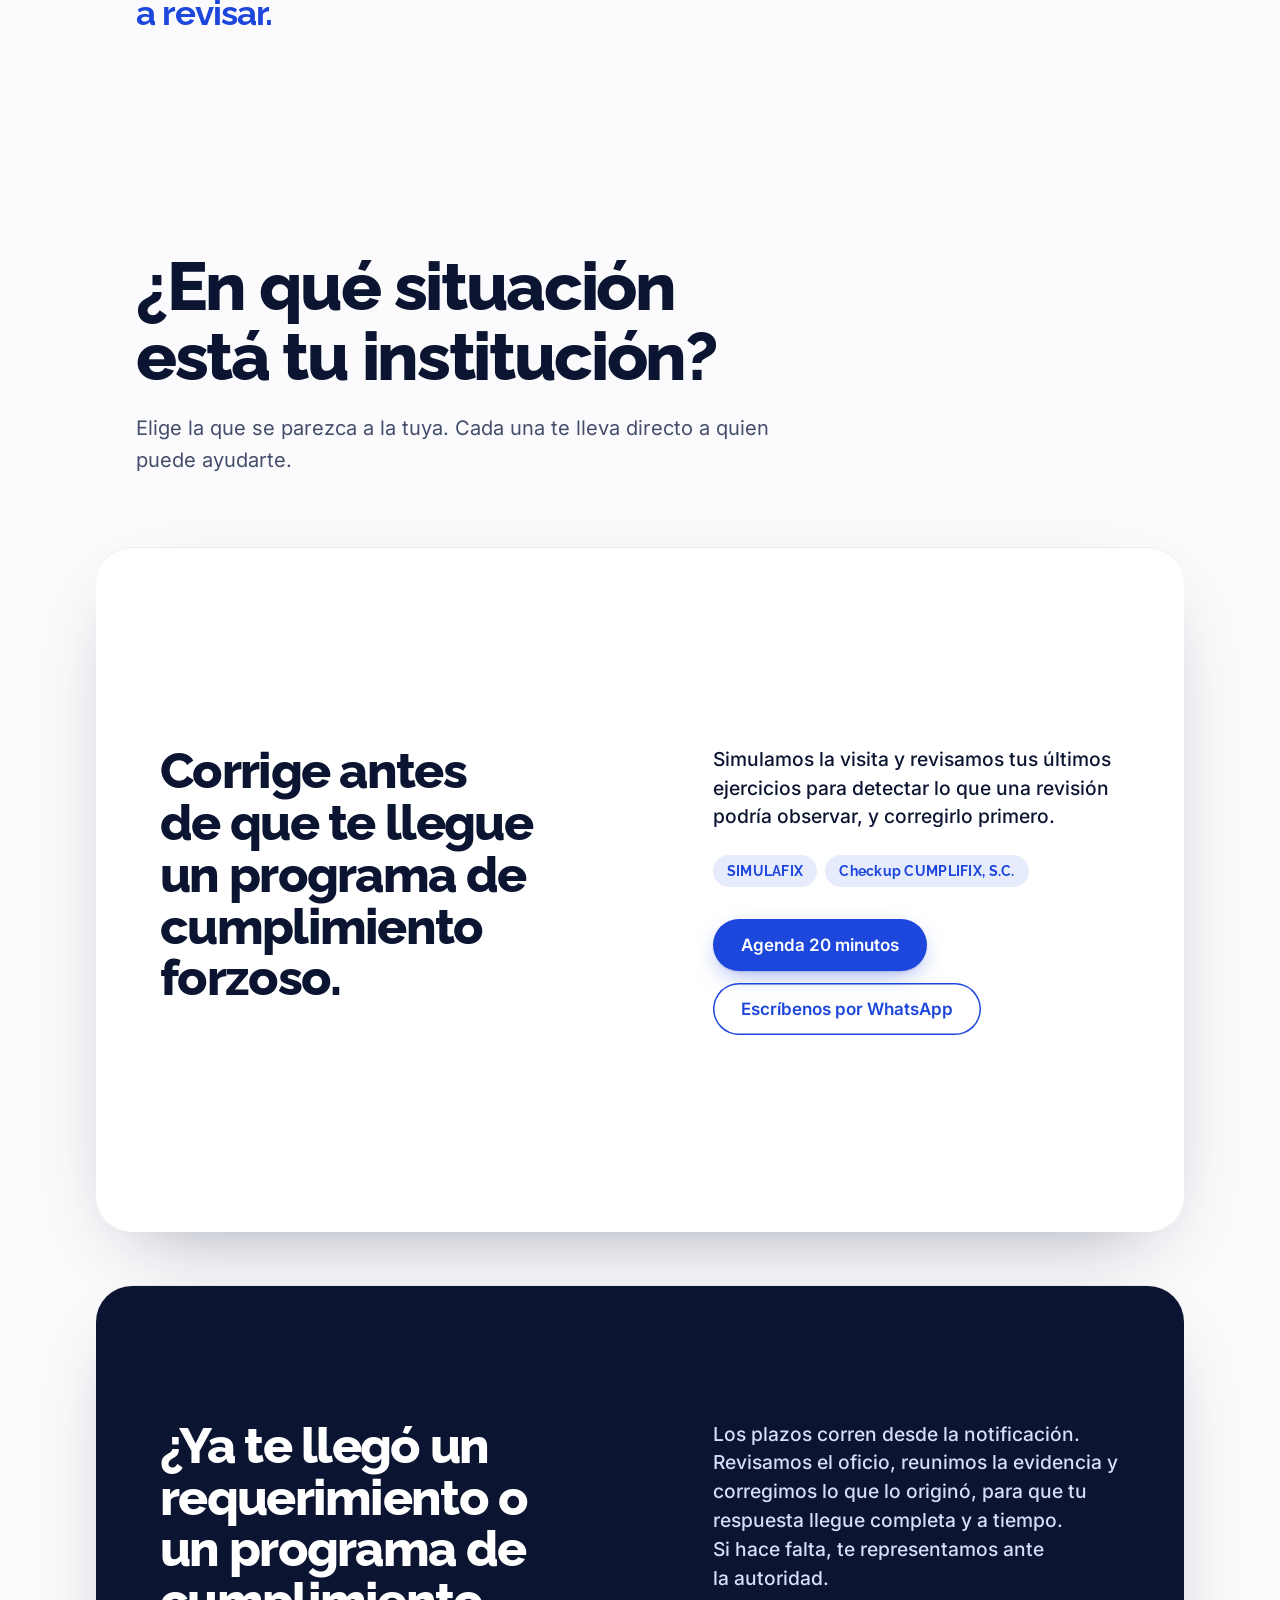
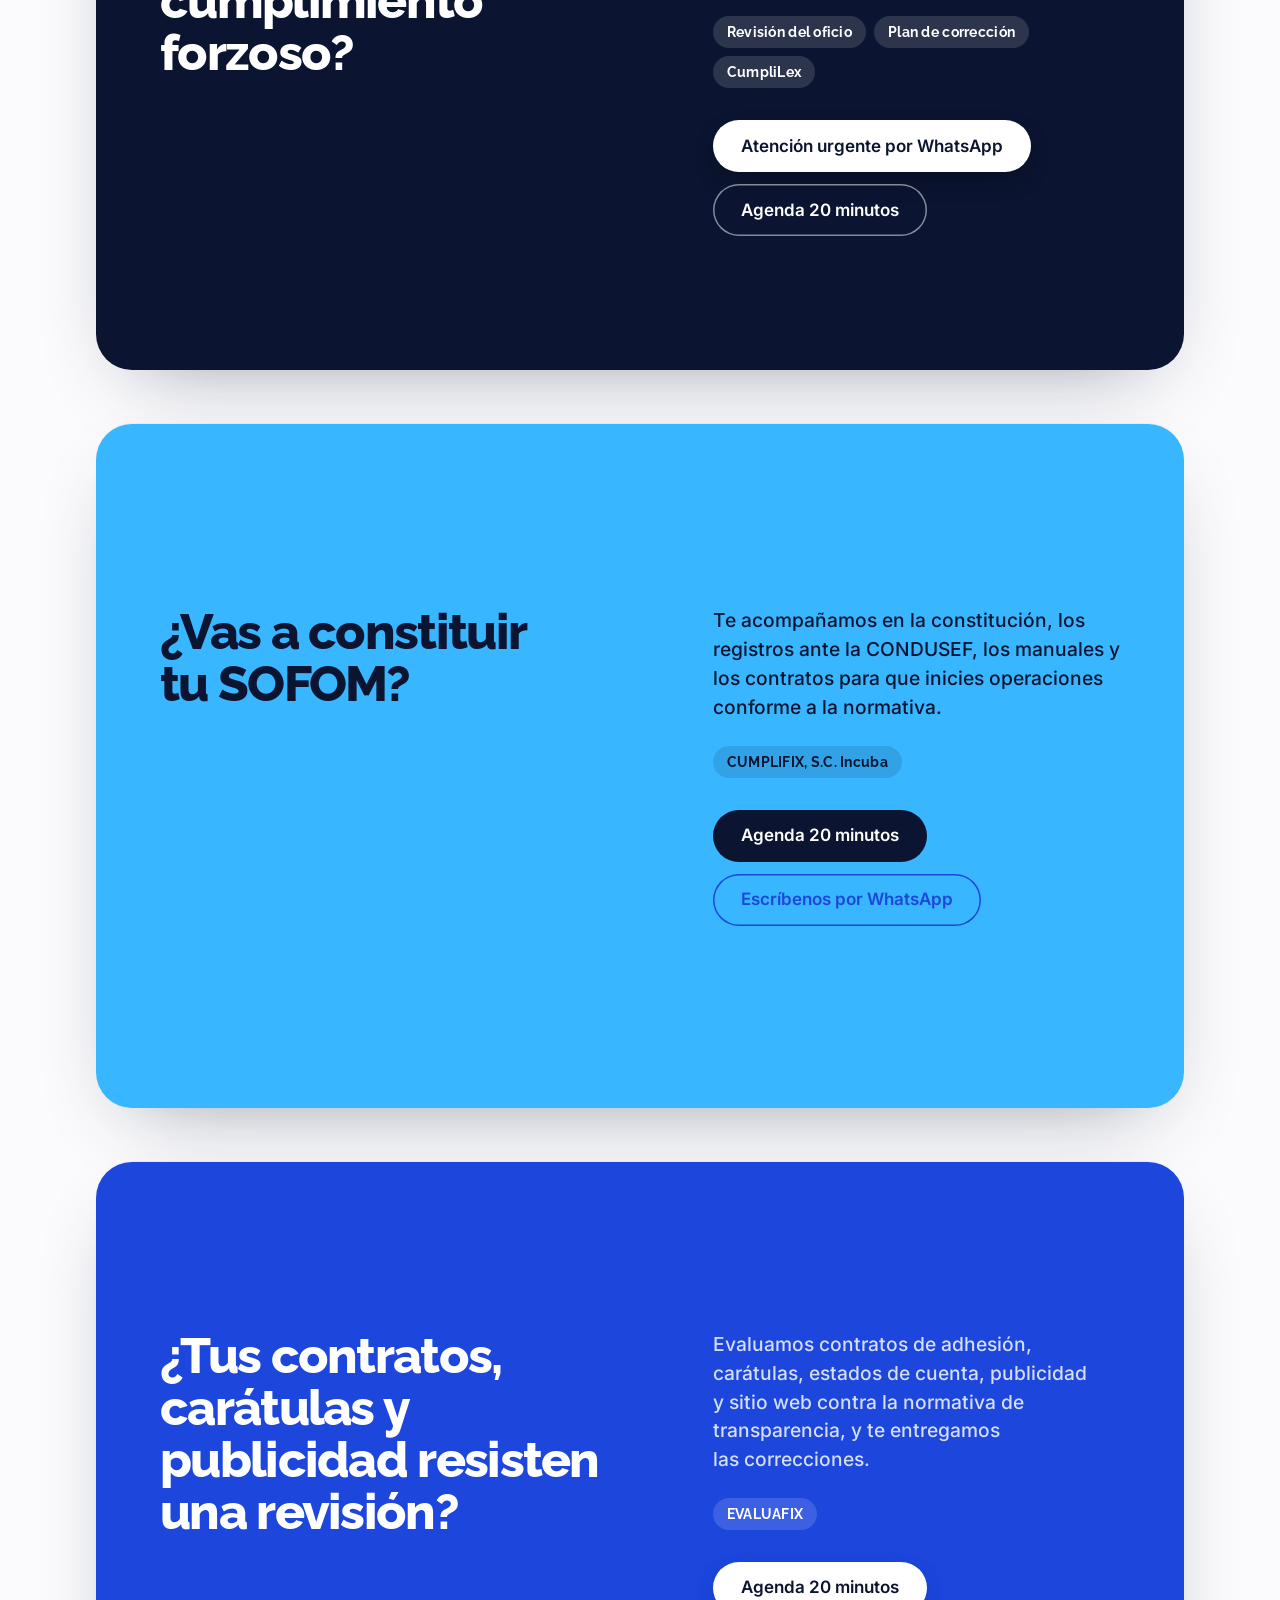
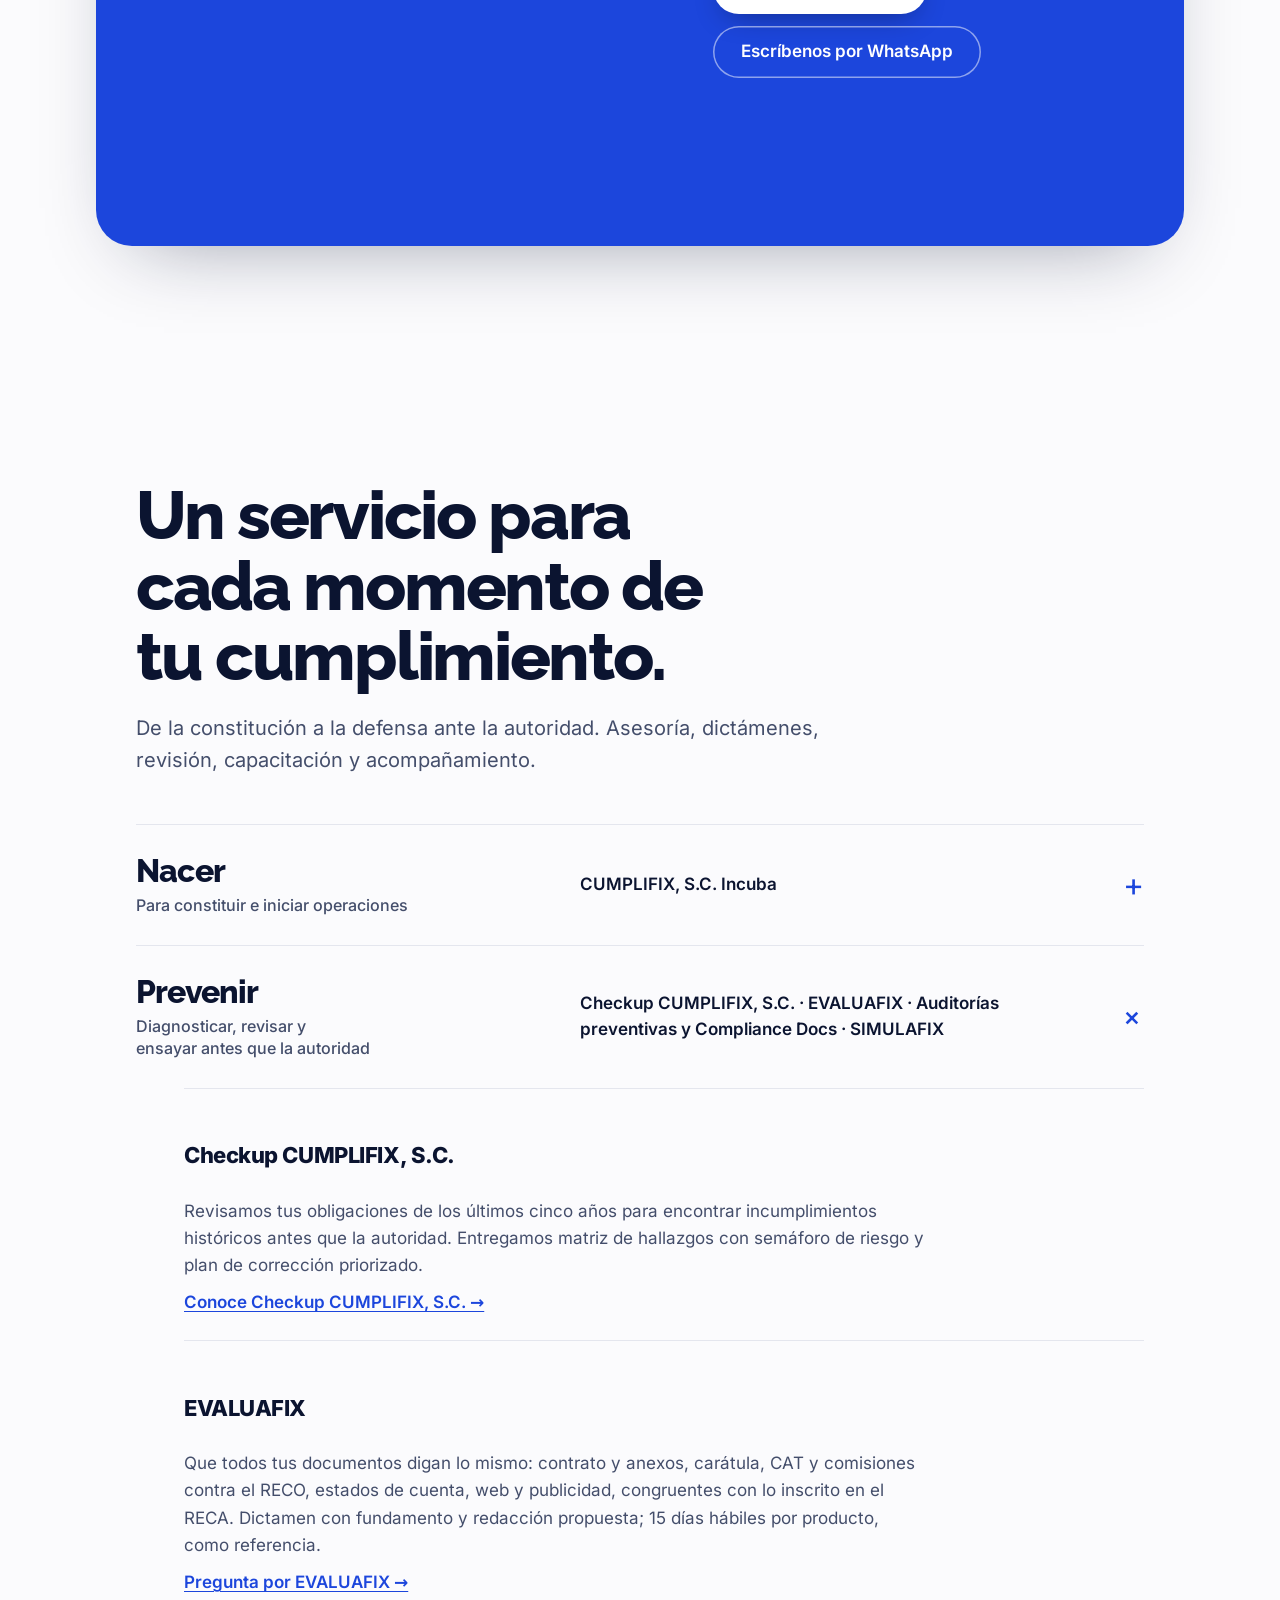
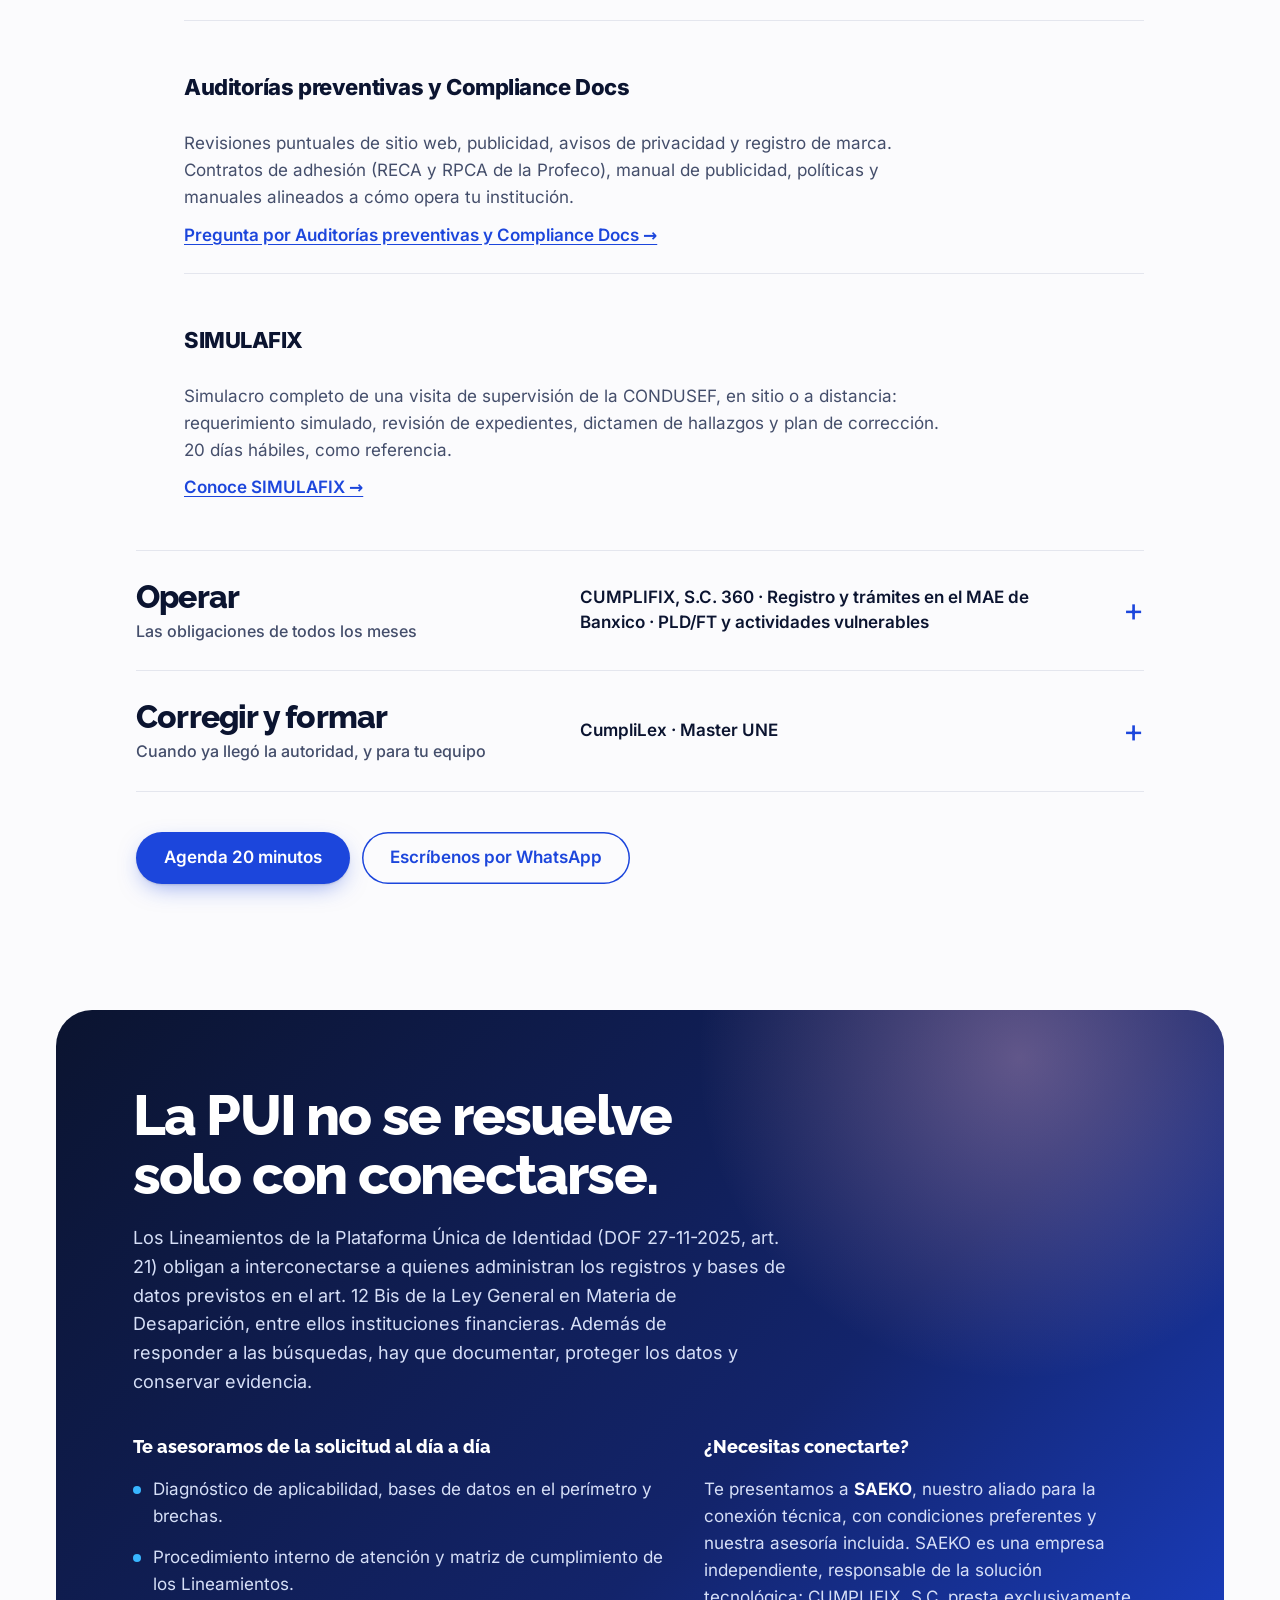
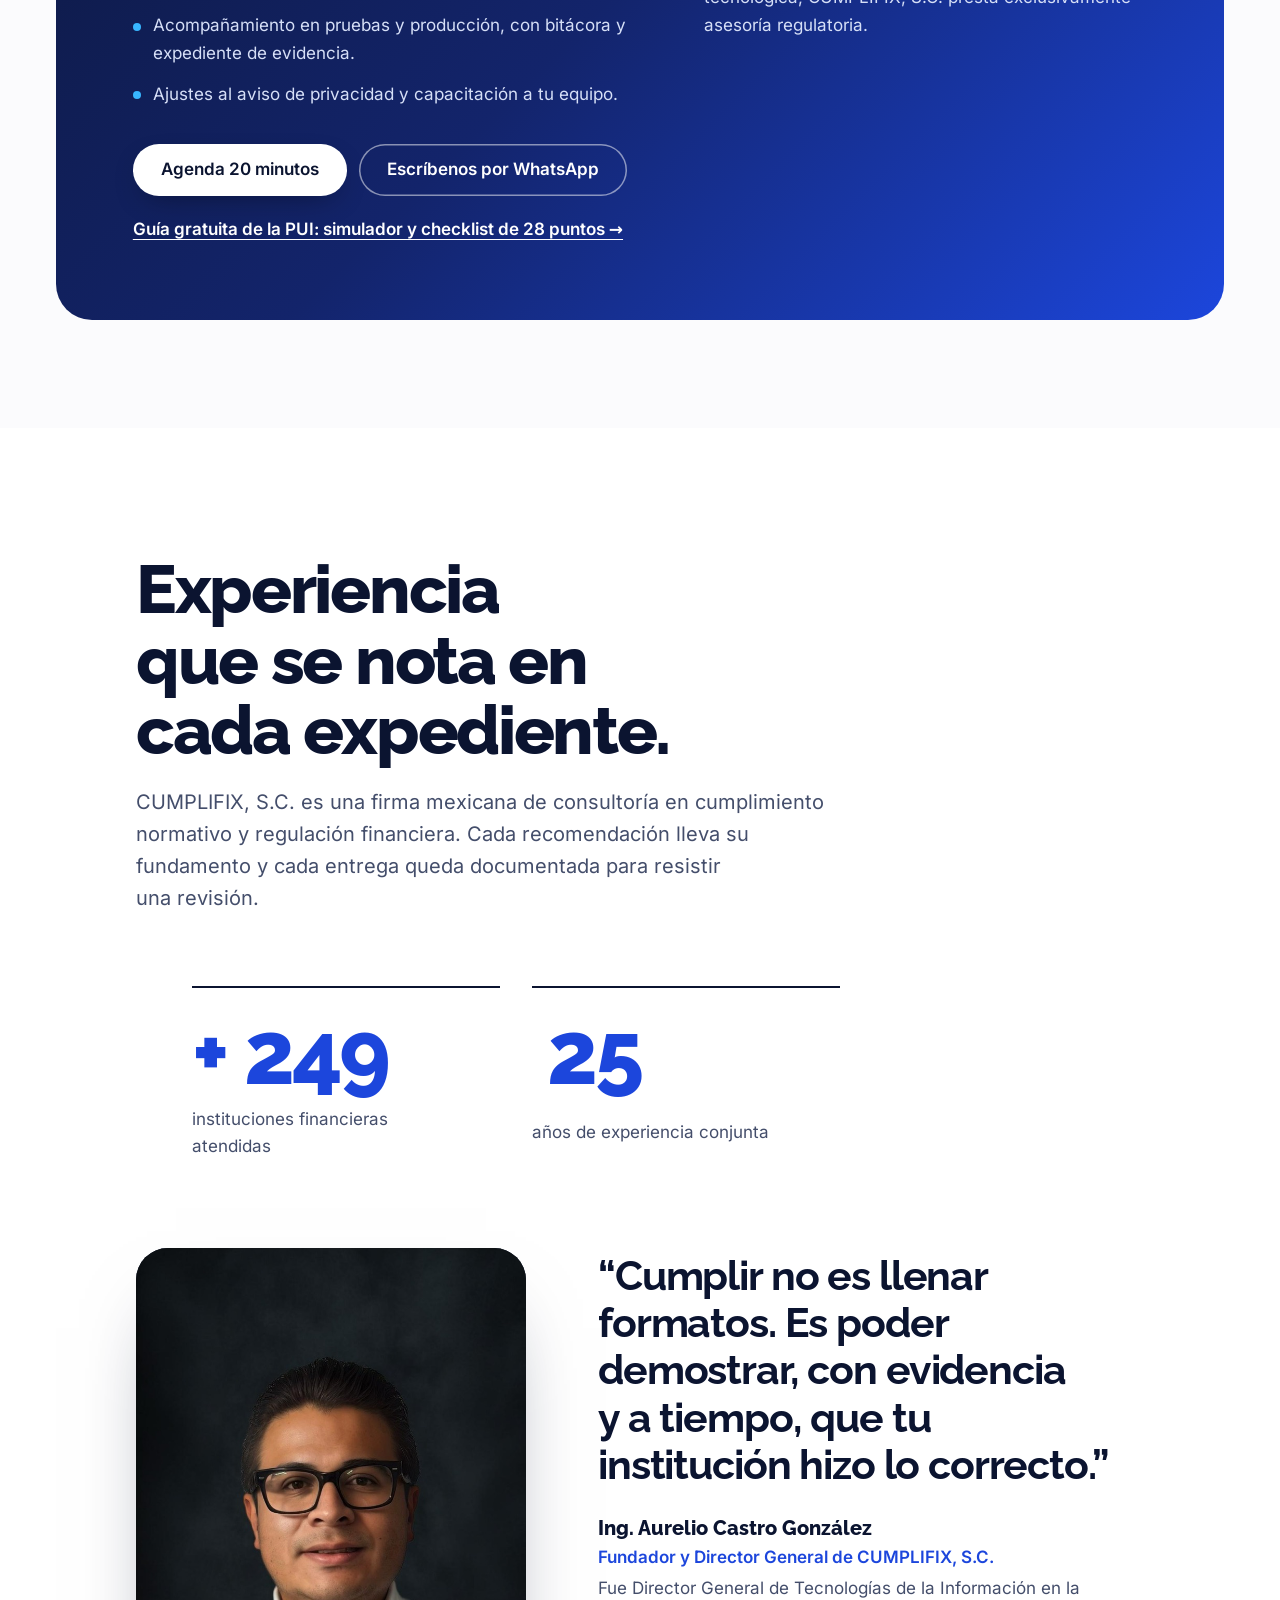
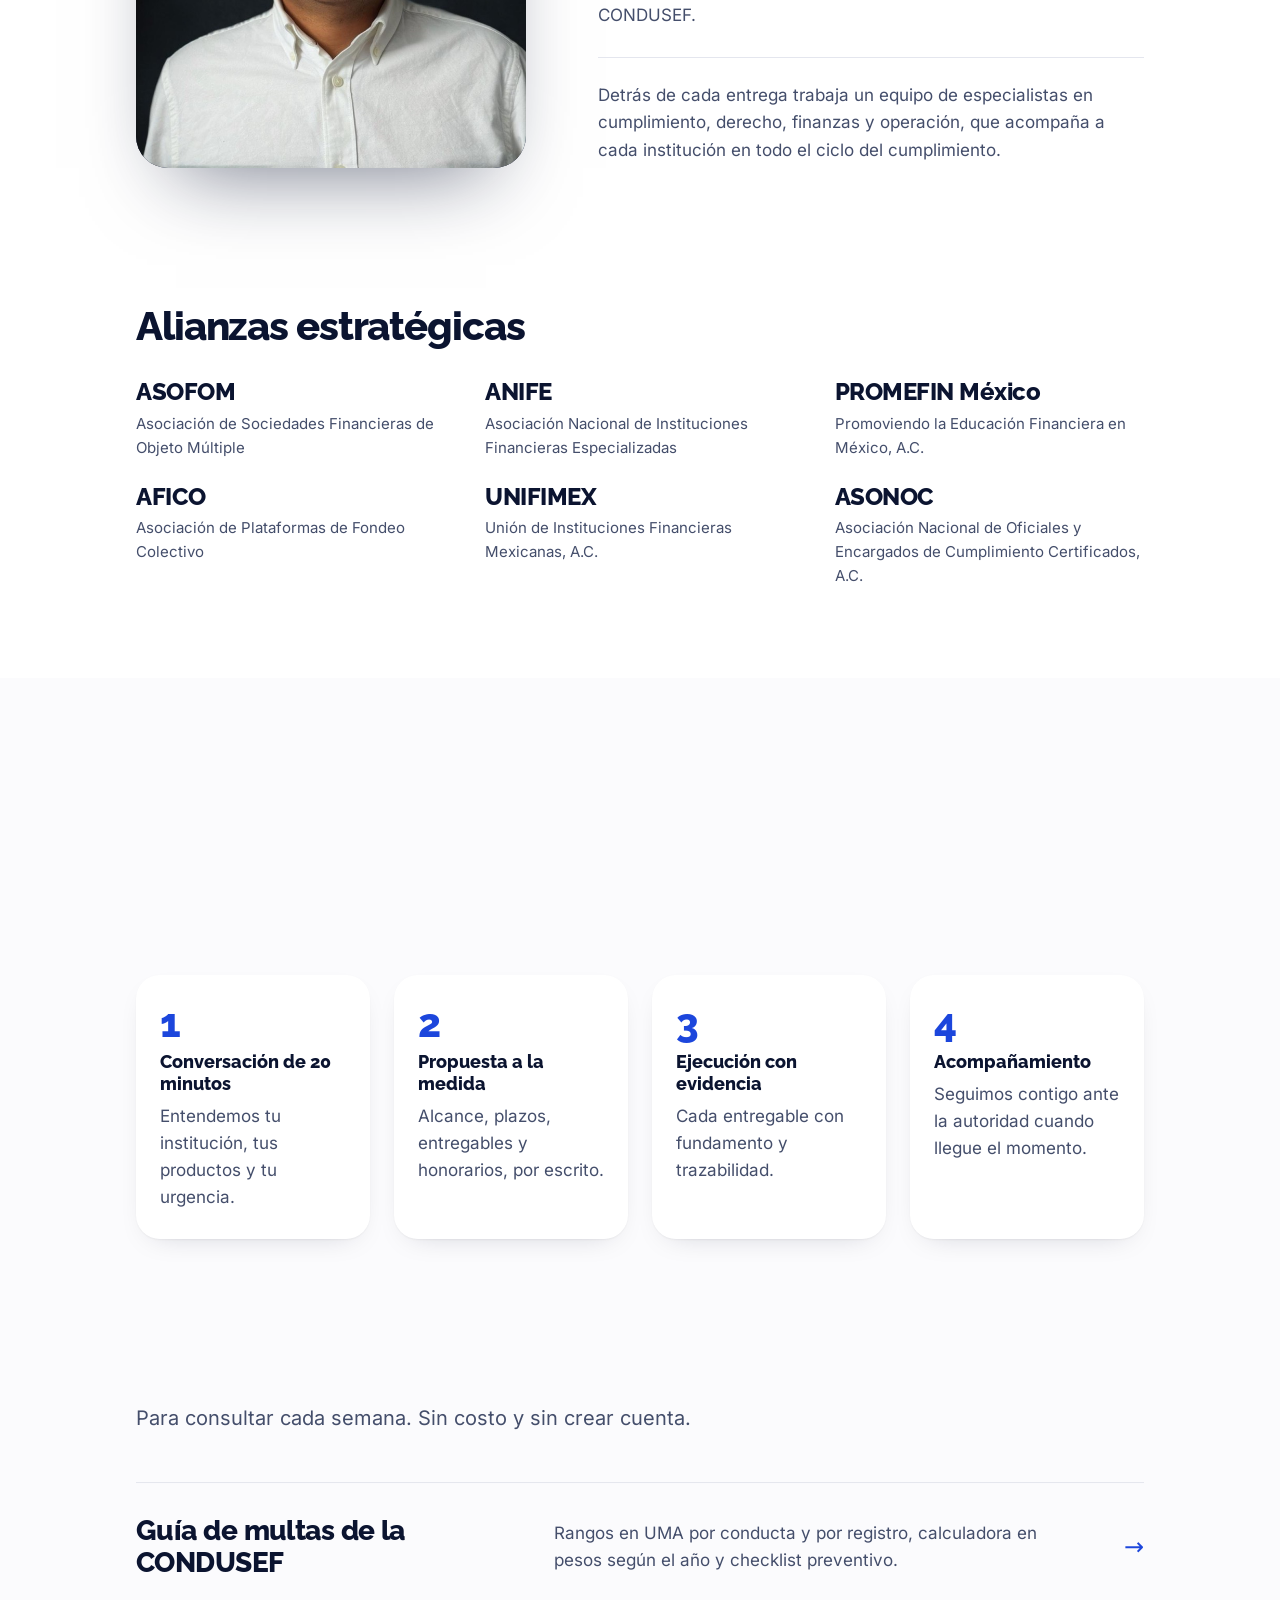
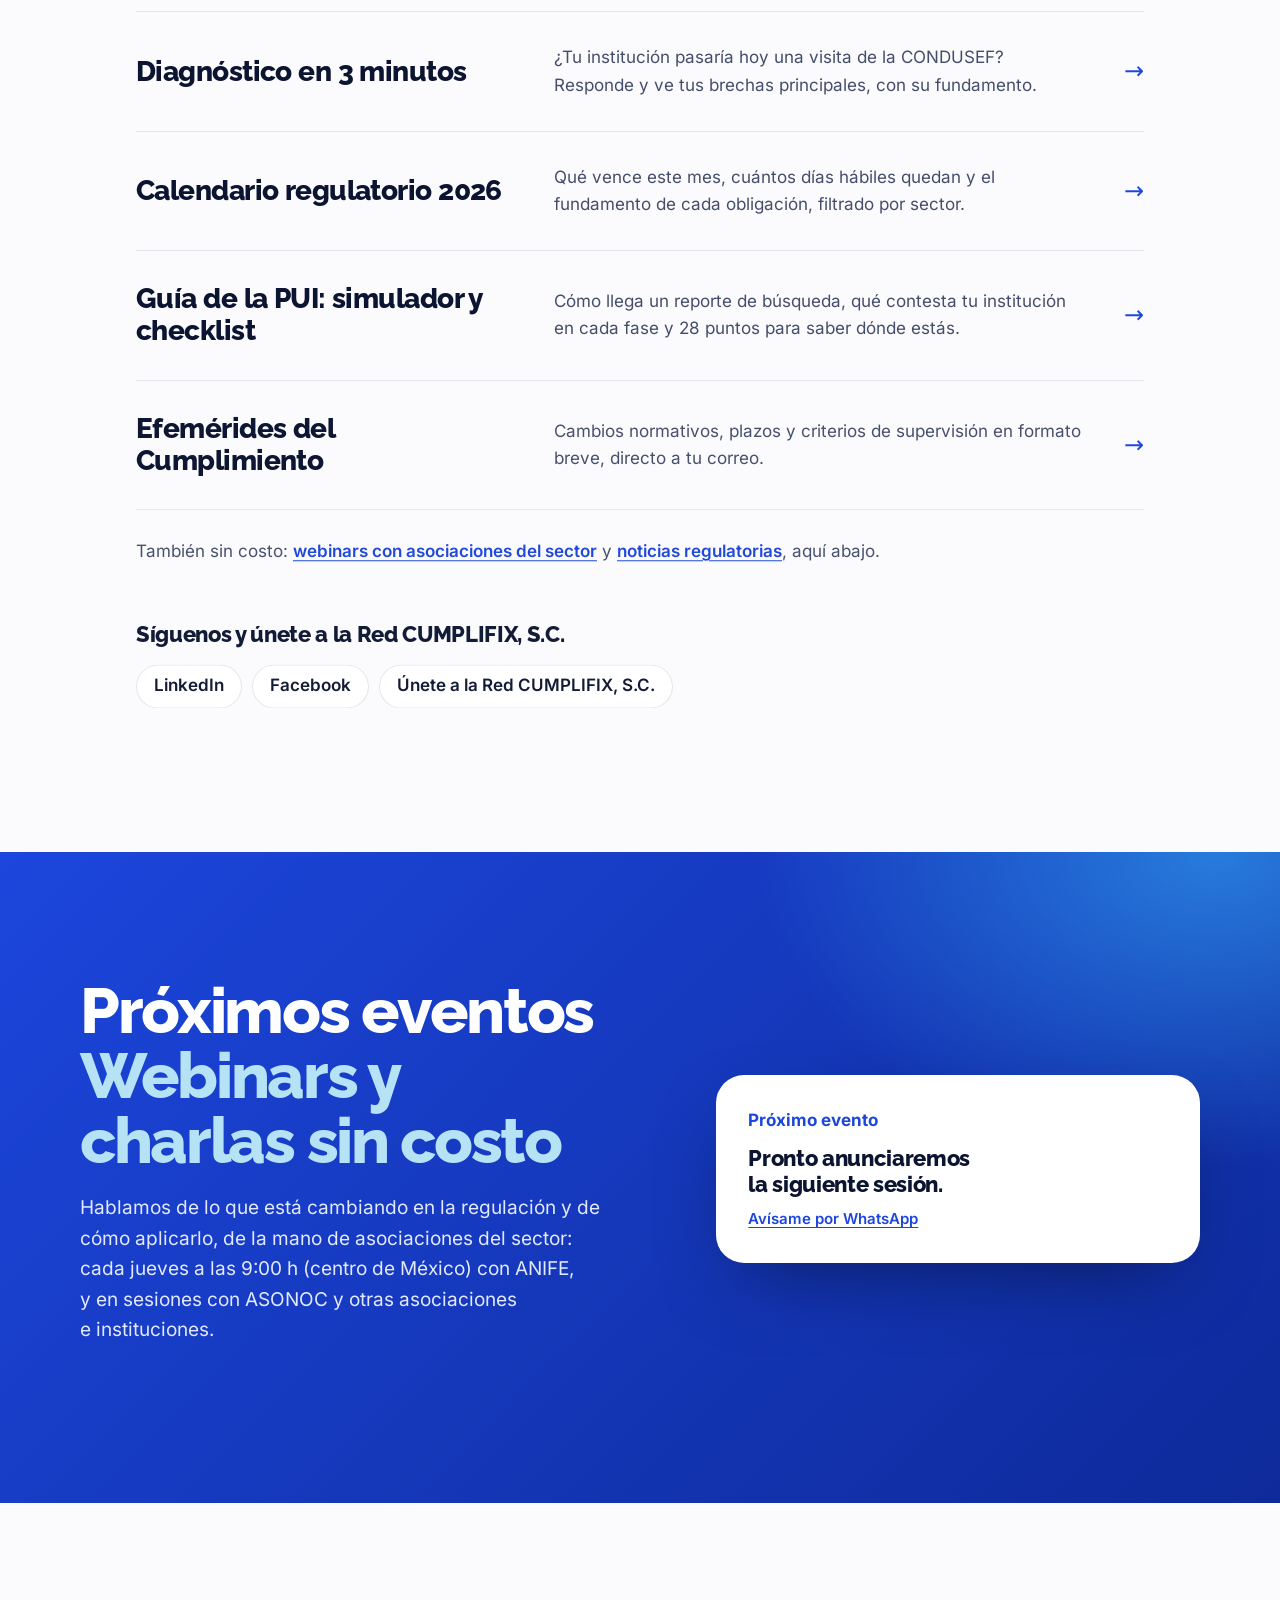
==== commit a8823fff: "Quita el domicilio de los avisos simplificados (formulario y página del aviso) Co-Authored-By: Claud" ====
--- a/index.html
+++ b/index.html
@@ -561,7 +561,7 @@
           <div class="field field-wide"><label for="f-msg">¿En qué te ayudamos?</label><textarea id="f-msg" name="mensaje" rows="3" maxlength="2000" required></textarea></div>
           <details class="aviso-corto field-wide">
             <summary>Aviso de Privacidad Simplificado</summary>
-            <p>CUMPLIFIX, S.C., con domicilio en Dr. Barragán No. 743, interior 307, Colonia Narvarte, C.P. 03020, Benito Juárez, Ciudad de México, es el responsable del tratamiento y protección de sus datos personales.</p>
+            <p>CUMPLIFIX, S.C. es el responsable del tratamiento y protección de sus datos personales.</p>
             <p><b>¿Para qué utilizaremos sus datos personales?</b> Para las siguientes finalidades primarias, necesarias para atender y prestar los servicios solicitados: verificar y confirmar su identidad; atender sus solicitudes de información, consultas, dudas o cotizaciones sobre nuestros servicios de consultoría normativo-regulatoria; elaborar propuestas comerciales, contratos y la facturación correspondiente, y dar cumplimiento a las obligaciones legales derivadas de la contratación de nuestros servicios.</p>
             <p>De manera adicional, utilizaremos su información para una finalidad secundaria, que no es necesaria para el servicio solicitado pero nos permite brindarle una mejor atención: el envío de publicidad, boletines informativos, promociones y ofertas comerciales sobre los servicios de CUMPLIFIX, S.C.</p>
             <p><b>Negativa para finalidades secundarias.</b> Si no desea que sus datos se traten para esa finalidad, marque la casilla de abajo. También puede manifestarlo en cualquier momento escribiendo a <a href="mailto:info@cumplifix.com">info@cumplifix.com</a>.</p>
